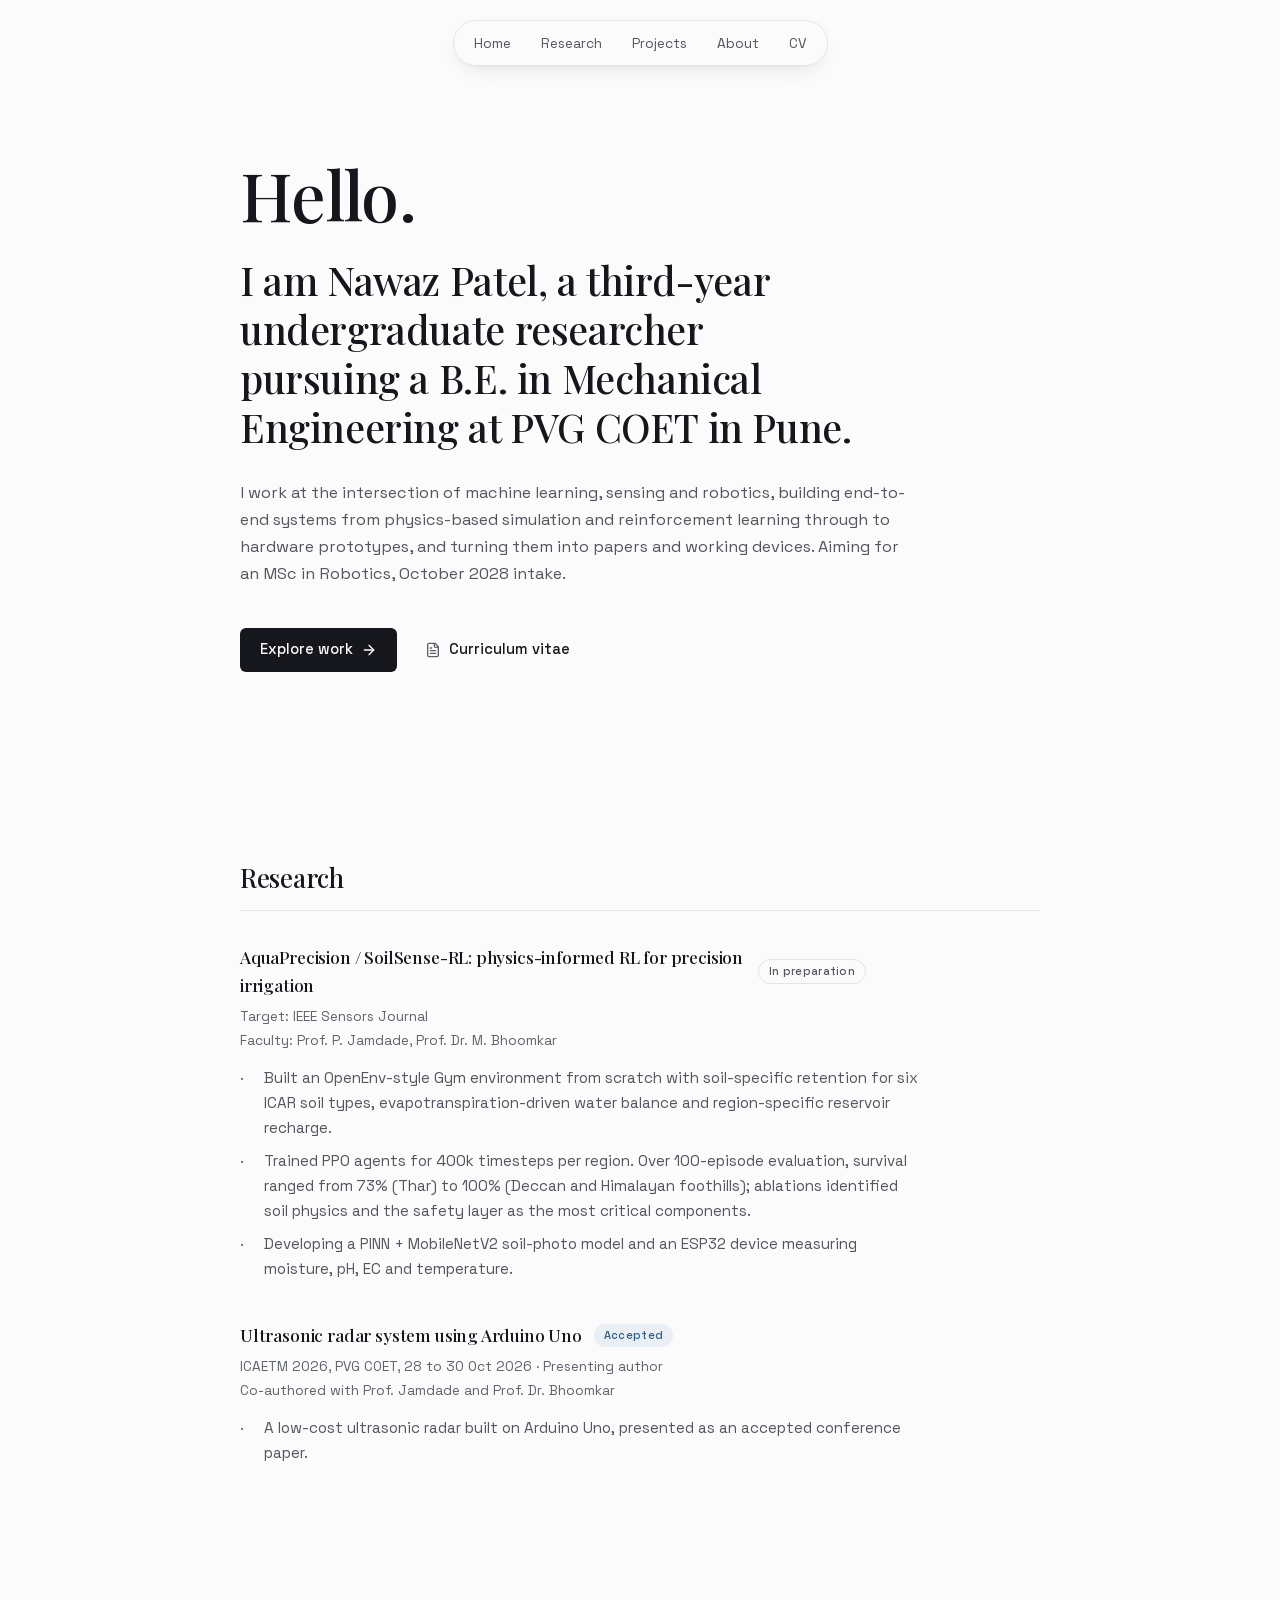
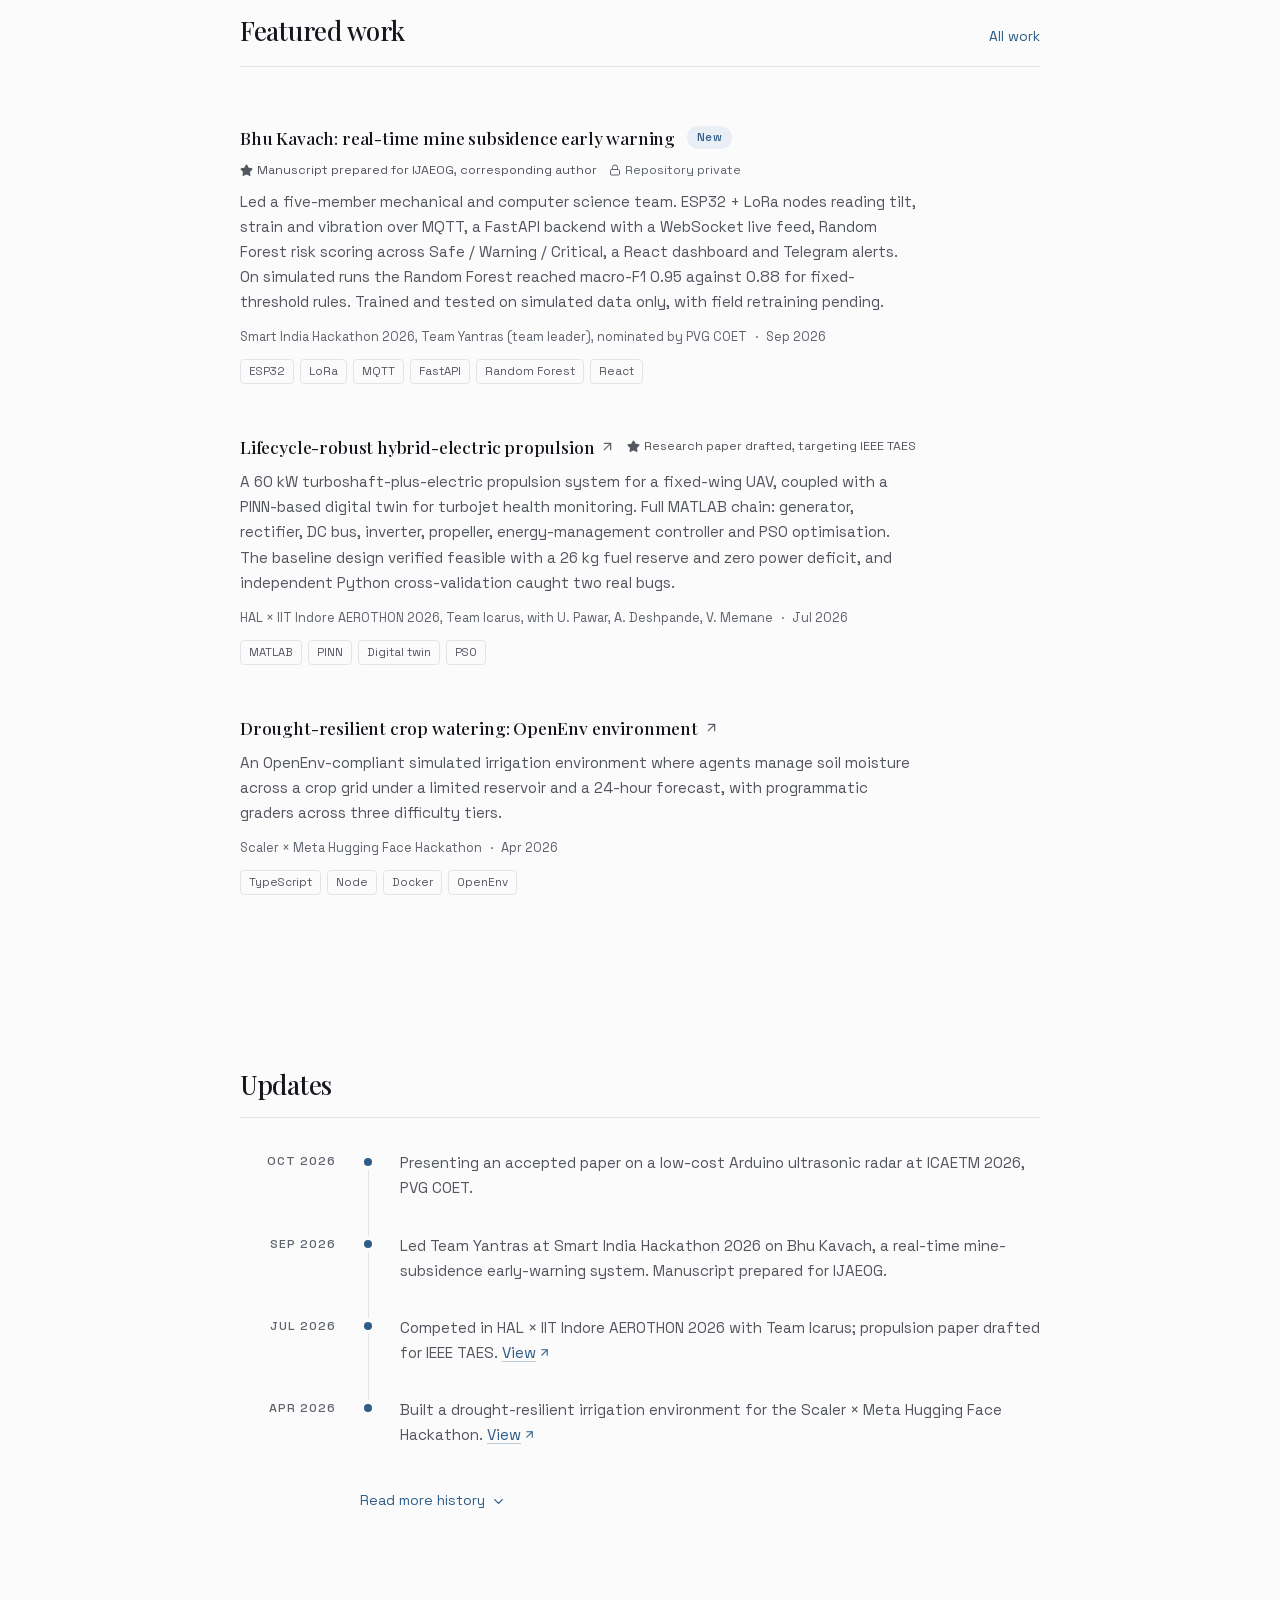
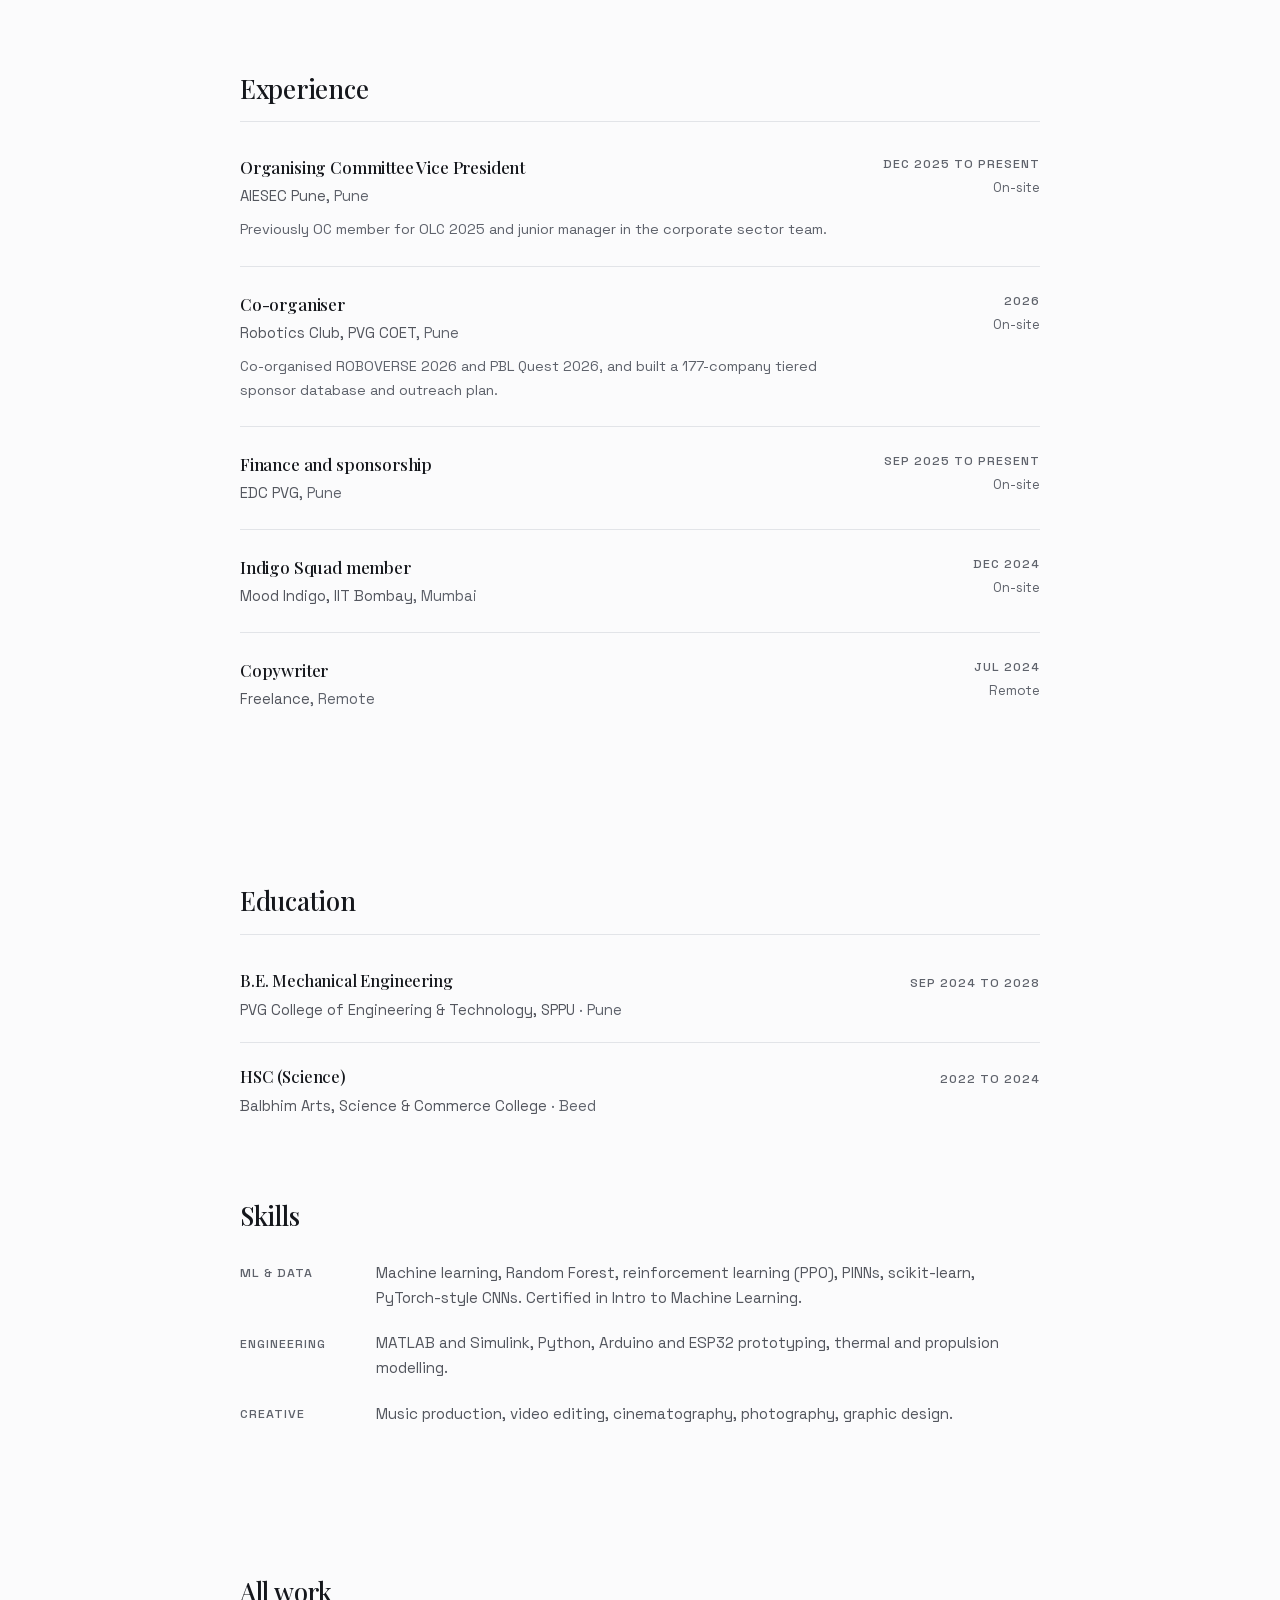
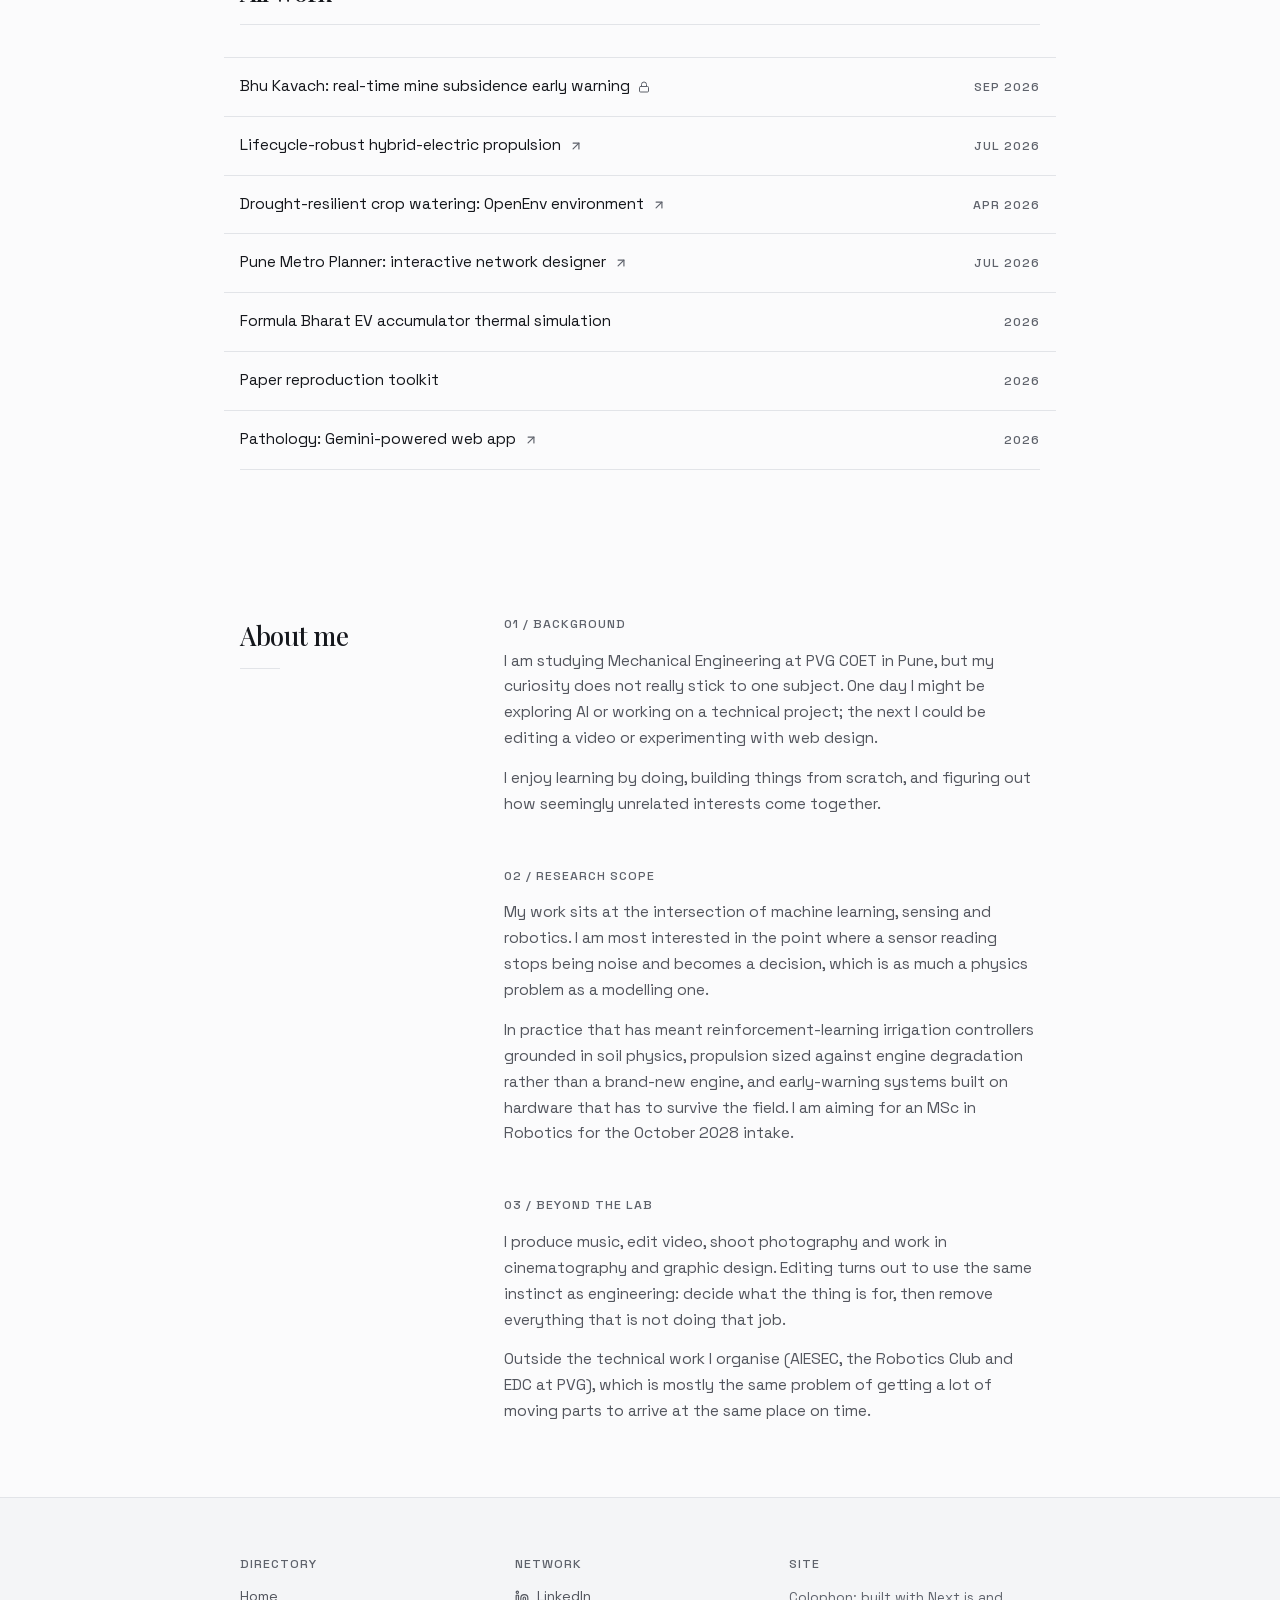
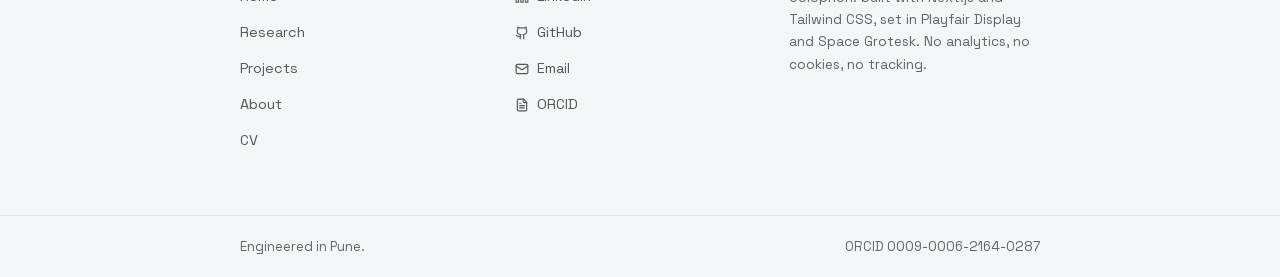
==== index.html @ 5f37745f "Publish academic portfolio to GitHub Pages Static export of the Next.js site, served from the reposi" ====
<!DOCTYPE html><!--sLppesTigPvEx4Nk7r4YK--><html lang="en" class="__variable_059c72 __variable_c219ed"><head><meta charSet="utf-8"/><meta name="viewport" content="width=device-width, initial-scale=1"/><link rel="preload" href="/_next/static/media/36966cca54120369-s.p.woff2" as="font" crossorigin="" type="font/woff2"/><link rel="preload" href="/_next/static/media/eaead17c7dbfcd5d-s.p.woff2" as="font" crossorigin="" type="font/woff2"/><link rel="stylesheet" href="/_next/static/css/ee151b451a711bd5.css" data-precedence="next"/><link rel="preload" as="script" fetchPriority="low" href="/_next/static/chunks/webpack-6caa0719cef23d52.js"/><script src="/_next/static/chunks/4bd1b696-c023c6e3521b1417.js" async=""></script><script src="/_next/static/chunks/255-15b9cc804e0d9c7d.js" async=""></script><script src="/_next/static/chunks/main-app-faec09cf216d701a.js" async=""></script><script src="/_next/static/chunks/390-1fc90991affeb4fc.js" async=""></script><script src="/_next/static/chunks/app/page-b3a5506392468d72.js" async=""></script><meta name="next-size-adjust" content=""/><title>Nawaz Patel: Mechanical Engineering, Pune</title><meta name="description" content="Third-year B.E. Mechanical Engineering undergraduate in Pune. Embedded sensing, simulation and hardware that solves real-world problems."/><script src="/_next/static/chunks/polyfills-42372ed130431b0a.js" noModule=""></script></head><body><div hidden=""><!--$--><!--/$--></div><a href="#main" class="skip">Skip to content</a><header class="fixed inset-x-0 top-3 z-50 flex justify-center px-3 sm:top-5" style="opacity:0;transform:translateY(-12px)"><nav aria-label="Primary" class="rounded-full border border-rule bg-page/90 px-1.5 py-1 shadow-[0_1px_2px_rgba(21,23,28,0.04),0_8px_24px_-12px_rgba(21,23,28,0.18)] backdrop-blur-xl backdrop-saturate-150"><ul class="flex items-center gap-0.5"><li><a href="#top" class="flex min-h-9 items-center rounded-full px-3 text-[0.82rem] text-muted transition-colors hover:bg-tint hover:text-ink sm:px-3.5 sm:text-[0.86rem]">Home</a></li><li><a href="#research" class="flex min-h-9 items-center rounded-full px-3 text-[0.82rem] text-muted transition-colors hover:bg-tint hover:text-ink sm:px-3.5 sm:text-[0.86rem]">Research</a></li><li><a href="#work" class="flex min-h-9 items-center rounded-full px-3 text-[0.82rem] text-muted transition-colors hover:bg-tint hover:text-ink sm:px-3.5 sm:text-[0.86rem]">Projects</a></li><li><a href="#about" class="flex min-h-9 items-center rounded-full px-3 text-[0.82rem] text-muted transition-colors hover:bg-tint hover:text-ink sm:px-3.5 sm:text-[0.86rem]">About</a></li><li><a href="/cv.pdf" target="_blank" rel="noreferrer noopener" class="flex min-h-9 items-center rounded-full px-3 text-[0.82rem] text-muted transition-colors hover:bg-tint hover:text-ink sm:px-3.5 sm:text-[0.86rem]">CV</a></li></ul></nav></header><main id="main"><section id="top" class="wrap scroll-mt-[var(--nav-clear)] pt-28 pb-16 md:pt-40 md:pb-28"><div style="opacity:0;transform:translateY(14px)"><p class="serif text-[clamp(2.5rem,7vw,4.25rem)] leading-[1] text-ink">Hello.</p></div><div style="opacity:0;transform:translateY(14px)"><h1 class="serif mt-7 max-w-[26ch] text-[clamp(1.6rem,3.9vw,2.45rem)] leading-[1.25] text-ink">I am Nawaz Patel, a third-year undergraduate researcher pursuing a B.E. in Mechanical Engineering at PVG COET in Pune.</h1></div><div style="opacity:0;transform:translateY(14px)"><p class="mt-7 max-w-[var(--measure)] text-[1.02rem] text-muted">I work at the intersection of machine learning, sensing and robotics, building end-to-end systems from physics-based simulation and reinforcement learning through to hardware prototypes, and turning them into papers and working devices. Aiming for an MSc in Robotics, October 2028 intake.</p></div><div style="opacity:0;transform:translateY(14px)"><div class="mt-10 flex flex-wrap items-center gap-x-7 gap-y-4"><a href="#work" class="group inline-flex min-h-11 items-center gap-2 rounded-md bg-ink px-5 text-[0.92rem] font-medium text-page transition-colors hover:bg-accent">Explore work<svg xmlns="http://www.w3.org/2000/svg" width="16" height="16" viewBox="0 0 24 24" fill="none" stroke="currentColor" stroke-width="2" stroke-linecap="round" stroke-linejoin="round" class="lucide lucide-arrow-right transition-transform duration-200 group-hover:translate-x-0.5" aria-hidden="true"><path d="M5 12h14"></path><path d="m12 5 7 7-7 7"></path></svg></a><a href="/cv.pdf" target="_blank" rel="noreferrer noopener" class="underline-grow inline-flex min-h-11 items-center gap-2 text-[0.92rem] font-medium text-ink"><svg xmlns="http://www.w3.org/2000/svg" width="16" height="16" viewBox="0 0 24 24" fill="none" stroke="currentColor" stroke-width="2" stroke-linecap="round" stroke-linejoin="round" class="lucide lucide-file-text text-faint" aria-hidden="true"><path d="M15 2H6a2 2 0 0 0-2 2v16a2 2 0 0 0 2 2h12a2 2 0 0 0 2-2V7Z"></path><path d="M14 2v4a2 2 0 0 0 2 2h4"></path><path d="M10 9H8"></path><path d="M16 13H8"></path><path d="M16 17H8"></path></svg>Curriculum vitae</a></div></div></section><section id="research" aria-labelledby="research-h" class="wrap section-y"><div class="mb-8"><div class="flex items-baseline justify-between gap-4"><h2 id="research-h" class="serif text-[1.45rem] text-ink md:text-[1.6rem]">Research</h2></div><div class="mt-3 h-px w-full bg-rule"></div></div><ul class="space-y-10"><li><div class="flex flex-wrap items-center gap-x-3 gap-y-2"><h3 class="serif max-w-[46ch] text-[1.08rem] text-ink">AquaPrecision / SoilSense-RL: physics-informed RL for precision irrigation</h3><span class="rounded-full px-2.5 py-0.5 text-[0.7rem] font-medium tracking-wide border border-rule text-muted">In preparation</span></div><p class="mt-1.5 text-[0.85rem] text-faint">Target: IEEE Sensors Journal</p><p class="mt-0.5 text-[0.85rem] text-faint">Faculty: Prof. P. Jamdade, Prof. Dr. M. Bhoomkar</p><ul class="mt-3 space-y-2"><li class="relative max-w-[var(--measure)] pl-6 text-[0.95rem] text-muted before:absolute before:left-0 before:text-faint before:content-[&#x27;·&#x27;]">Built an OpenEnv-style Gym environment from scratch with soil-specific retention for six ICAR soil types, evapotranspiration-driven water balance and region-specific reservoir recharge.</li><li class="relative max-w-[var(--measure)] pl-6 text-[0.95rem] text-muted before:absolute before:left-0 before:text-faint before:content-[&#x27;·&#x27;]">Trained PPO agents for 400k timesteps per region. Over 100-episode evaluation, survival ranged from 73% (Thar) to 100% (Deccan and Himalayan foothills); ablations identified soil physics and the safety layer as the most critical components.</li><li class="relative max-w-[var(--measure)] pl-6 text-[0.95rem] text-muted before:absolute before:left-0 before:text-faint before:content-[&#x27;·&#x27;]">Developing a PINN + MobileNetV2 soil-photo model and an ESP32 device measuring moisture, pH, EC and temperature.</li></ul></li><li><div class="flex flex-wrap items-center gap-x-3 gap-y-2"><h3 class="serif max-w-[46ch] text-[1.08rem] text-ink">Ultrasonic radar system using Arduino Uno</h3><span class="rounded-full px-2.5 py-0.5 text-[0.7rem] font-medium tracking-wide bg-accent-soft text-accent">Accepted</span></div><p class="mt-1.5 text-[0.85rem] text-faint">ICAETM 2026, PVG COET, 28 to 30 Oct 2026 · Presenting author</p><p class="mt-0.5 text-[0.85rem] text-faint">Co-authored with Prof. Jamdade and Prof. Dr. Bhoomkar</p><ul class="mt-3 space-y-2"><li class="relative max-w-[var(--measure)] pl-6 text-[0.95rem] text-muted before:absolute before:left-0 before:text-faint before:content-[&#x27;·&#x27;]">A low-cost ultrasonic radar built on Arduino Uno, presented as an accepted conference paper.</li></ul></li></ul></section><section id="work" aria-labelledby="work-h" class="wrap section-y"><div class="mb-8"><div class="flex items-baseline justify-between gap-4"><h2 id="work-h" class="serif text-[1.45rem] text-ink md:text-[1.6rem]">Featured work</h2><a href="#all" class="underline-grow inline-flex min-h-9 items-center text-[0.86rem] text-accent">All work</a></div><div class="mt-3 h-px w-full bg-rule"></div></div><ul><li class="-mx-4 rounded-lg px-4 py-6 transition-colors hover:bg-tint"><div class="flex flex-wrap items-center gap-x-3 gap-y-2"><h3 class="serif text-[1.1rem] text-ink"><span class="">Bhu Kavach: real-time mine subsidence early warning</span></h3><span class="rounded-full bg-accent-soft px-2.5 py-0.5 text-[0.7rem] font-medium tracking-wide text-accent">New</span><span class="inline-flex items-center gap-1 text-[0.78rem] text-muted"><svg xmlns="http://www.w3.org/2000/svg" width="13" height="13" viewBox="0 0 24 24" fill="none" stroke="currentColor" stroke-width="2" stroke-linecap="round" stroke-linejoin="round" class="lucide lucide-star fill-current" aria-hidden="true"><path d="M11.525 2.295a.53.53 0 0 1 .95 0l2.31 4.679a2.123 2.123 0 0 0 1.595 1.16l5.166.756a.53.53 0 0 1 .294.904l-3.736 3.638a2.123 2.123 0 0 0-.611 1.878l.882 5.14a.53.53 0 0 1-.771.56l-4.618-2.428a2.122 2.122 0 0 0-1.973 0L6.396 21.01a.53.53 0 0 1-.77-.56l.881-5.139a2.122 2.122 0 0 0-.611-1.879L2.16 9.795a.53.53 0 0 1 .294-.906l5.165-.755a2.122 2.122 0 0 0 1.597-1.16z"></path></svg>Manuscript prepared for IJAEOG, corresponding author</span><span class="inline-flex items-center gap-1 text-[0.78rem] text-faint"><svg xmlns="http://www.w3.org/2000/svg" width="12" height="12" viewBox="0 0 24 24" fill="none" stroke="currentColor" stroke-width="2" stroke-linecap="round" stroke-linejoin="round" class="lucide lucide-lock" aria-hidden="true"><rect width="18" height="11" x="3" y="11" rx="2" ry="2"></rect><path d="M7 11V7a5 5 0 0 1 10 0v4"></path></svg>Repository private</span></div><p class="mt-2 max-w-[var(--measure)] text-[0.95rem] text-muted">Led a five-member mechanical and computer science team. ESP32 + LoRa nodes reading tilt, strain and vibration over MQTT, a FastAPI backend with a WebSocket live feed, Random Forest risk scoring across Safe / Warning / Critical, a React dashboard and Telegram alerts. On simulated runs the Random Forest reached macro-F1 0.95 against 0.88 for fixed-threshold rules. Trained and tested on simulated data only, with field retraining pending.</p><p class="mt-3 flex flex-wrap items-center gap-x-2 gap-y-1 text-[0.8rem] text-faint"><span>Smart India Hackathon 2026, Team Yantras (team leader), nominated by PVG COET</span><span aria-hidden="true">·</span><span>Sep 2026</span></p><ul class="mt-3 flex flex-wrap gap-1.5"><li class="rounded border border-rule px-2 py-0.5 text-[0.72rem] text-muted">ESP32</li><li class="rounded border border-rule px-2 py-0.5 text-[0.72rem] text-muted">LoRa</li><li class="rounded border border-rule px-2 py-0.5 text-[0.72rem] text-muted">MQTT</li><li class="rounded border border-rule px-2 py-0.5 text-[0.72rem] text-muted">FastAPI</li><li class="rounded border border-rule px-2 py-0.5 text-[0.72rem] text-muted">Random Forest</li><li class="rounded border border-rule px-2 py-0.5 text-[0.72rem] text-muted">React</li></ul></li><li class="-mx-4 rounded-lg px-4 py-6 transition-colors hover:bg-tint"><div class="flex flex-wrap items-center gap-x-3 gap-y-2"><h3 class="serif text-[1.1rem] text-ink"><a href="https://github.com/nawazjava/team-icarus-aerothon" target="_blank" rel="noreferrer noopener" class="group inline-flex items-center gap-1.5 hover:text-accent">Lifecycle-robust hybrid-electric propulsion<svg xmlns="http://www.w3.org/2000/svg" width="15" height="15" viewBox="0 0 24 24" fill="none" stroke="currentColor" stroke-width="2" stroke-linecap="round" stroke-linejoin="round" class="lucide lucide-arrow-up-right text-faint transition-all duration-200 group-hover:-translate-y-px group-hover:text-accent" aria-hidden="true"><path d="M7 7h10v10"></path><path d="M7 17 17 7"></path></svg></a></h3><span class="inline-flex items-center gap-1 text-[0.78rem] text-muted"><svg xmlns="http://www.w3.org/2000/svg" width="13" height="13" viewBox="0 0 24 24" fill="none" stroke="currentColor" stroke-width="2" stroke-linecap="round" stroke-linejoin="round" class="lucide lucide-star fill-current" aria-hidden="true"><path d="M11.525 2.295a.53.53 0 0 1 .95 0l2.31 4.679a2.123 2.123 0 0 0 1.595 1.16l5.166.756a.53.53 0 0 1 .294.904l-3.736 3.638a2.123 2.123 0 0 0-.611 1.878l.882 5.14a.53.53 0 0 1-.771.56l-4.618-2.428a2.122 2.122 0 0 0-1.973 0L6.396 21.01a.53.53 0 0 1-.77-.56l.881-5.139a2.122 2.122 0 0 0-.611-1.879L2.16 9.795a.53.53 0 0 1 .294-.906l5.165-.755a2.122 2.122 0 0 0 1.597-1.16z"></path></svg>Research paper drafted, targeting IEEE TAES</span></div><p class="mt-2 max-w-[var(--measure)] text-[0.95rem] text-muted">A 60 kW turboshaft-plus-electric propulsion system for a fixed-wing UAV, coupled with a PINN-based digital twin for turbojet health monitoring. Full MATLAB chain: generator, rectifier, DC bus, inverter, propeller, energy-management controller and PSO optimisation. The baseline design verified feasible with a 26 kg fuel reserve and zero power deficit, and independent Python cross-validation caught two real bugs.</p><p class="mt-3 flex flex-wrap items-center gap-x-2 gap-y-1 text-[0.8rem] text-faint"><span>HAL × IIT Indore AEROTHON 2026, Team Icarus, with U. Pawar, A. Deshpande, V. Memane</span><span aria-hidden="true">·</span><span>Jul 2026</span></p><ul class="mt-3 flex flex-wrap gap-1.5"><li class="rounded border border-rule px-2 py-0.5 text-[0.72rem] text-muted">MATLAB</li><li class="rounded border border-rule px-2 py-0.5 text-[0.72rem] text-muted">PINN</li><li class="rounded border border-rule px-2 py-0.5 text-[0.72rem] text-muted">Digital twin</li><li class="rounded border border-rule px-2 py-0.5 text-[0.72rem] text-muted">PSO</li></ul></li><li class="-mx-4 rounded-lg px-4 py-6 transition-colors hover:bg-tint"><div class="flex flex-wrap items-center gap-x-3 gap-y-2"><h3 class="serif text-[1.1rem] text-ink"><a href="https://github.com/nawazjava/hackathons-meta" target="_blank" rel="noreferrer noopener" class="group inline-flex items-center gap-1.5 hover:text-accent">Drought-resilient crop watering: OpenEnv environment<svg xmlns="http://www.w3.org/2000/svg" width="15" height="15" viewBox="0 0 24 24" fill="none" stroke="currentColor" stroke-width="2" stroke-linecap="round" stroke-linejoin="round" class="lucide lucide-arrow-up-right text-faint transition-all duration-200 group-hover:-translate-y-px group-hover:text-accent" aria-hidden="true"><path d="M7 7h10v10"></path><path d="M7 17 17 7"></path></svg></a></h3></div><p class="mt-2 max-w-[var(--measure)] text-[0.95rem] text-muted">An OpenEnv-compliant simulated irrigation environment where agents manage soil moisture across a crop grid under a limited reservoir and a 24-hour forecast, with programmatic graders across three difficulty tiers.</p><p class="mt-3 flex flex-wrap items-center gap-x-2 gap-y-1 text-[0.8rem] text-faint"><span>Scaler × Meta Hugging Face Hackathon</span><span aria-hidden="true">·</span><span>Apr 2026</span></p><ul class="mt-3 flex flex-wrap gap-1.5"><li class="rounded border border-rule px-2 py-0.5 text-[0.72rem] text-muted">TypeScript</li><li class="rounded border border-rule px-2 py-0.5 text-[0.72rem] text-muted">Node</li><li class="rounded border border-rule px-2 py-0.5 text-[0.72rem] text-muted">Docker</li><li class="rounded border border-rule px-2 py-0.5 text-[0.72rem] text-muted">OpenEnv</li></ul></li></ul></section><section id="updates" aria-labelledby="updates-h" class="wrap section-y"><div class="mb-8"><div class="flex items-baseline justify-between gap-4"><h2 id="updates-h" class="serif text-[1.45rem] text-ink md:text-[1.6rem]">Updates</h2></div><div class="mt-3 h-px w-full bg-rule"></div></div><ol><li class="grid grid-cols-[1.5rem_1fr] gap-x-3 sm:grid-cols-[6rem_1.5rem_1fr] sm:gap-x-5"><span class="eyebrow hidden pt-px text-right sm:block">Oct 2026</span><span aria-hidden="true" class="relative flex justify-center"><span class="absolute w-px bg-rule top-[0.7rem] bottom-0"></span><span class="relative mt-[0.45rem] size-2 rounded-full bg-accent ring-4 ring-page"></span></span><div class="pb-8"><span class="eyebrow block sm:hidden">Oct 2026</span><p class="max-w-[var(--measure)] text-[0.95rem] text-muted">Presenting an accepted paper on a low-cost Arduino ultrasonic radar at ICAETM 2026, PVG COET.</p></div></li><li class="grid grid-cols-[1.5rem_1fr] gap-x-3 sm:grid-cols-[6rem_1.5rem_1fr] sm:gap-x-5"><span class="eyebrow hidden pt-px text-right sm:block">Sep 2026</span><span aria-hidden="true" class="relative flex justify-center"><span class="absolute w-px bg-rule inset-y-0"></span><span class="relative mt-[0.45rem] size-2 rounded-full bg-accent ring-4 ring-page"></span></span><div class="pb-8"><span class="eyebrow block sm:hidden">Sep 2026</span><p class="max-w-[var(--measure)] text-[0.95rem] text-muted">Led Team Yantras at Smart India Hackathon 2026 on Bhu Kavach, a real-time mine-subsidence early-warning system. Manuscript prepared for IJAEOG.</p></div></li><li class="grid grid-cols-[1.5rem_1fr] gap-x-3 sm:grid-cols-[6rem_1.5rem_1fr] sm:gap-x-5"><span class="eyebrow hidden pt-px text-right sm:block">Jul 2026</span><span aria-hidden="true" class="relative flex justify-center"><span class="absolute w-px bg-rule inset-y-0"></span><span class="relative mt-[0.45rem] size-2 rounded-full bg-accent ring-4 ring-page"></span></span><div class="pb-8"><span class="eyebrow block sm:hidden">Jul 2026</span><p class="max-w-[var(--measure)] text-[0.95rem] text-muted">Competed in HAL × IIT Indore AEROTHON 2026 with Team Icarus; propulsion paper drafted for IEEE TAES.<!-- --> <a href="https://github.com/nawazjava/team-icarus-aerothon" target="_blank" rel="noreferrer noopener" class="link hover:link-hover inline-flex items-center gap-0.5 whitespace-nowrap">View<svg xmlns="http://www.w3.org/2000/svg" width="13" height="13" viewBox="0 0 24 24" fill="none" stroke="currentColor" stroke-width="2" stroke-linecap="round" stroke-linejoin="round" class="lucide lucide-arrow-up-right" aria-hidden="true"><path d="M7 7h10v10"></path><path d="M7 17 17 7"></path></svg></a></p></div></li><li class="grid grid-cols-[1.5rem_1fr] gap-x-3 sm:grid-cols-[6rem_1.5rem_1fr] sm:gap-x-5"><span class="eyebrow hidden pt-px text-right sm:block">Apr 2026</span><span aria-hidden="true" class="relative flex justify-center"><span class="absolute w-px bg-rule top-0 h-[0.7rem]"></span><span class="relative mt-[0.45rem] size-2 rounded-full bg-accent ring-4 ring-page"></span></span><div class=""><span class="eyebrow block sm:hidden">Apr 2026</span><p class="max-w-[var(--measure)] text-[0.95rem] text-muted">Built a drought-resilient irrigation environment for the Scaler × Meta Hugging Face Hackathon.<!-- --> <a href="https://github.com/nawazjava/hackathons-meta" target="_blank" rel="noreferrer noopener" class="link hover:link-hover inline-flex items-center gap-0.5 whitespace-nowrap">View<svg xmlns="http://www.w3.org/2000/svg" width="13" height="13" viewBox="0 0 24 24" fill="none" stroke="currentColor" stroke-width="2" stroke-linecap="round" stroke-linejoin="round" class="lucide lucide-arrow-up-right" aria-hidden="true"><path d="M7 7h10v10"></path><path d="M7 17 17 7"></path></svg></a></p></div></li></ol><button type="button" aria-expanded="false" class="mt-8 inline-flex min-h-11 items-center gap-1.5 text-[0.88rem] text-accent sm:ml-[7.5rem]">Read more history<svg xmlns="http://www.w3.org/2000/svg" width="15" height="15" viewBox="0 0 24 24" fill="none" stroke="currentColor" stroke-width="2" stroke-linecap="round" stroke-linejoin="round" class="lucide lucide-chevron-down transition-transform duration-200" aria-hidden="true"><path d="m6 9 6 6 6-6"></path></svg></button></section><section id="experience" aria-labelledby="experience-h" class="wrap section-y"><div class="mb-8"><div class="flex items-baseline justify-between gap-4"><h2 id="experience-h" class="serif text-[1.45rem] text-ink md:text-[1.6rem]">Experience</h2></div><div class="mt-3 h-px w-full bg-rule"></div></div><ul><li class="grid gap-x-8 gap-y-1 border-t border-rule py-6 first:border-t-0 first:pt-0 sm:grid-cols-[1fr_auto]"><div><h3 class="serif text-[1.05rem] text-ink">Organising Committee Vice President</h3><p class="mt-0.5 text-[0.92rem] text-muted">AIESEC Pune<span class="text-faint">, <!-- -->Pune</span></p><p class="mt-2.5 max-w-[var(--measure)] text-[0.9rem] text-faint">Previously OC member for OLC 2025 and junior manager in the corporate sector team.</p></div><div class="sm:text-right"><p class="eyebrow whitespace-nowrap">Dec 2025 to present</p><p class="mt-0.5 text-[0.82rem] text-faint">On-site</p></div></li><li class="grid gap-x-8 gap-y-1 border-t border-rule py-6 first:border-t-0 first:pt-0 sm:grid-cols-[1fr_auto]"><div><h3 class="serif text-[1.05rem] text-ink">Co-organiser</h3><p class="mt-0.5 text-[0.92rem] text-muted">Robotics Club, PVG COET<span class="text-faint">, <!-- -->Pune</span></p><p class="mt-2.5 max-w-[var(--measure)] text-[0.9rem] text-faint">Co-organised ROBOVERSE 2026 and PBL Quest 2026, and built a 177-company tiered sponsor database and outreach plan.</p></div><div class="sm:text-right"><p class="eyebrow whitespace-nowrap">2026</p><p class="mt-0.5 text-[0.82rem] text-faint">On-site</p></div></li><li class="grid gap-x-8 gap-y-1 border-t border-rule py-6 first:border-t-0 first:pt-0 sm:grid-cols-[1fr_auto]"><div><h3 class="serif text-[1.05rem] text-ink">Finance and sponsorship</h3><p class="mt-0.5 text-[0.92rem] text-muted">EDC PVG<span class="text-faint">, <!-- -->Pune</span></p></div><div class="sm:text-right"><p class="eyebrow whitespace-nowrap">Sep 2025 to present</p><p class="mt-0.5 text-[0.82rem] text-faint">On-site</p></div></li><li class="grid gap-x-8 gap-y-1 border-t border-rule py-6 first:border-t-0 first:pt-0 sm:grid-cols-[1fr_auto]"><div><h3 class="serif text-[1.05rem] text-ink">Indigo Squad member</h3><p class="mt-0.5 text-[0.92rem] text-muted">Mood Indigo, IIT Bombay<span class="text-faint">, <!-- -->Mumbai</span></p></div><div class="sm:text-right"><p class="eyebrow whitespace-nowrap">Dec 2024</p><p class="mt-0.5 text-[0.82rem] text-faint">On-site</p></div></li><li class="grid gap-x-8 gap-y-1 border-t border-rule py-6 first:border-t-0 first:pt-0 sm:grid-cols-[1fr_auto]"><div><h3 class="serif text-[1.05rem] text-ink">Copywriter</h3><p class="mt-0.5 text-[0.92rem] text-muted">Freelance<span class="text-faint">, <!-- -->Remote</span></p></div><div class="sm:text-right"><p class="eyebrow whitespace-nowrap">Jul 2024</p><p class="mt-0.5 text-[0.82rem] text-faint">Remote</p></div></li></ul></section><section id="background" aria-labelledby="background-h" class="wrap section-y"><div class="mb-8"><div class="flex items-baseline justify-between gap-4"><h2 id="background-h" class="serif text-[1.45rem] text-ink md:text-[1.6rem]">Education</h2></div><div class="mt-3 h-px w-full bg-rule"></div></div><ul class="mb-14"><li class="border-t border-rule py-5 first:border-t-0 first:pt-0"><div class="flex flex-wrap items-baseline justify-between gap-x-6 gap-y-1"><h3 class="serif text-[1.02rem] text-ink">B.E. Mechanical Engineering</h3><span class="eyebrow whitespace-nowrap">Sep 2024 to 2028</span></div><p class="mt-1 text-[0.92rem] text-muted">PVG College of Engineering &amp; Technology, SPPU<!-- --> <span class="text-faint">· <!-- -->Pune</span></p></li><li class="border-t border-rule py-5 first:border-t-0 first:pt-0"><div class="flex flex-wrap items-baseline justify-between gap-x-6 gap-y-1"><h3 class="serif text-[1.02rem] text-ink">HSC (Science)</h3><span class="eyebrow whitespace-nowrap">2022 to 2024</span></div><p class="mt-1 text-[0.92rem] text-muted">Balbhim Arts, Science &amp; Commerce College<!-- --> <span class="text-faint">· <!-- -->Beed</span></p></li></ul><h2 class="serif mb-6 text-[1.45rem] text-ink md:text-[1.6rem]">Skills</h2><dl class="space-y-5"><div class="grid grid-cols-1 gap-x-6 sm:grid-cols-[7rem_1fr]"><dt class="eyebrow pt-[0.2rem]">ML &amp; data</dt><dd class="m-0 max-w-[var(--measure)] text-[0.95rem] text-muted">Machine learning, Random Forest, reinforcement learning (PPO), PINNs, scikit-learn, PyTorch-style CNNs. Certified in Intro to Machine Learning.</dd></div><div class="grid grid-cols-1 gap-x-6 sm:grid-cols-[7rem_1fr]"><dt class="eyebrow pt-[0.2rem]">Engineering</dt><dd class="m-0 max-w-[var(--measure)] text-[0.95rem] text-muted">MATLAB and Simulink, Python, Arduino and ESP32 prototyping, thermal and propulsion modelling.</dd></div><div class="grid grid-cols-1 gap-x-6 sm:grid-cols-[7rem_1fr]"><dt class="eyebrow pt-[0.2rem]">Creative</dt><dd class="m-0 max-w-[var(--measure)] text-[0.95rem] text-muted">Music production, video editing, cinematography, photography, graphic design.</dd></div></dl></section><section id="all" aria-labelledby="all-h" class="wrap section-y"><div class="mb-8"><div class="flex items-baseline justify-between gap-4"><h2 id="all-h" class="serif text-[1.45rem] text-ink md:text-[1.6rem]">All work</h2></div><div class="mt-3 h-px w-full bg-rule"></div></div><ul><li><div class="group -mx-4 grid grid-cols-1 items-baseline gap-x-6 gap-y-1 border-t border-rule px-4 py-4 transition-colors hover:bg-tint sm:grid-cols-[1fr_auto]"><span class="flex items-center gap-2 text-[0.98rem] text-ink"><span class="">Bhu Kavach: real-time mine subsidence early warning</span><svg xmlns="http://www.w3.org/2000/svg" width="12" height="12" viewBox="0 0 24 24" fill="none" stroke="currentColor" stroke-width="2" stroke-linecap="round" stroke-linejoin="round" class="lucide lucide-lock text-faint" aria-hidden="true"><rect width="18" height="11" x="3" y="11" rx="2" ry="2"></rect><path d="M7 11V7a5 5 0 0 1 10 0v4"></path></svg></span><span class="eyebrow whitespace-nowrap">Sep 2026</span></div></li><li><a href="https://github.com/nawazjava/team-icarus-aerothon" target="_blank" rel="noreferrer noopener" class="group -mx-4 grid grid-cols-1 items-baseline gap-x-6 gap-y-1 border-t border-rule px-4 py-4 transition-colors hover:bg-tint sm:grid-cols-[1fr_auto]"><span class="flex items-center gap-2 text-[0.98rem] text-ink"><span class="group-hover:text-accent">Lifecycle-robust hybrid-electric propulsion</span><svg xmlns="http://www.w3.org/2000/svg" width="14" height="14" viewBox="0 0 24 24" fill="none" stroke="currentColor" stroke-width="2" stroke-linecap="round" stroke-linejoin="round" class="lucide lucide-arrow-up-right text-faint group-hover:text-accent" aria-hidden="true"><path d="M7 7h10v10"></path><path d="M7 17 17 7"></path></svg></span><span class="eyebrow whitespace-nowrap">Jul 2026</span></a></li><li><a href="https://github.com/nawazjava/hackathons-meta" target="_blank" rel="noreferrer noopener" class="group -mx-4 grid grid-cols-1 items-baseline gap-x-6 gap-y-1 border-t border-rule px-4 py-4 transition-colors hover:bg-tint sm:grid-cols-[1fr_auto]"><span class="flex items-center gap-2 text-[0.98rem] text-ink"><span class="group-hover:text-accent">Drought-resilient crop watering: OpenEnv environment</span><svg xmlns="http://www.w3.org/2000/svg" width="14" height="14" viewBox="0 0 24 24" fill="none" stroke="currentColor" stroke-width="2" stroke-linecap="round" stroke-linejoin="round" class="lucide lucide-arrow-up-right text-faint group-hover:text-accent" aria-hidden="true"><path d="M7 7h10v10"></path><path d="M7 17 17 7"></path></svg></span><span class="eyebrow whitespace-nowrap">Apr 2026</span></a></li><li><a href="https://github.com/nawazjava/pune-metro-planner" target="_blank" rel="noreferrer noopener" class="group -mx-4 grid grid-cols-1 items-baseline gap-x-6 gap-y-1 border-t border-rule px-4 py-4 transition-colors hover:bg-tint sm:grid-cols-[1fr_auto]"><span class="flex items-center gap-2 text-[0.98rem] text-ink"><span class="group-hover:text-accent">Pune Metro Planner: interactive network designer</span><svg xmlns="http://www.w3.org/2000/svg" width="14" height="14" viewBox="0 0 24 24" fill="none" stroke="currentColor" stroke-width="2" stroke-linecap="round" stroke-linejoin="round" class="lucide lucide-arrow-up-right text-faint group-hover:text-accent" aria-hidden="true"><path d="M7 7h10v10"></path><path d="M7 17 17 7"></path></svg></span><span class="eyebrow whitespace-nowrap">Jul 2026</span></a></li><li><div class="group -mx-4 grid grid-cols-1 items-baseline gap-x-6 gap-y-1 border-t border-rule px-4 py-4 transition-colors hover:bg-tint sm:grid-cols-[1fr_auto]"><span class="flex items-center gap-2 text-[0.98rem] text-ink"><span class="">Formula Bharat EV accumulator thermal simulation</span></span><span class="eyebrow whitespace-nowrap">2026</span></div></li><li><div class="group -mx-4 grid grid-cols-1 items-baseline gap-x-6 gap-y-1 border-t border-rule px-4 py-4 transition-colors hover:bg-tint sm:grid-cols-[1fr_auto]"><span class="flex items-center gap-2 text-[0.98rem] text-ink"><span class="">Paper reproduction toolkit</span></span><span class="eyebrow whitespace-nowrap">2026</span></div></li><li><a href="https://github.com/nawazjava/pathology-" target="_blank" rel="noreferrer noopener" class="group -mx-4 grid grid-cols-1 items-baseline gap-x-6 gap-y-1 border-t border-rule px-4 py-4 transition-colors hover:bg-tint sm:grid-cols-[1fr_auto]"><span class="flex items-center gap-2 text-[0.98rem] text-ink"><span class="group-hover:text-accent">Pathology: Gemini-powered web app</span><svg xmlns="http://www.w3.org/2000/svg" width="14" height="14" viewBox="0 0 24 24" fill="none" stroke="currentColor" stroke-width="2" stroke-linecap="round" stroke-linejoin="round" class="lucide lucide-arrow-up-right text-faint group-hover:text-accent" aria-hidden="true"><path d="M7 7h10v10"></path><path d="M7 17 17 7"></path></svg></span><span class="eyebrow whitespace-nowrap">2026</span></a></li><li class="border-t border-rule"></li></ul></section><section id="about" aria-labelledby="about-h" class="wrap section-y"><div class="grid gap-9 md:grid-cols-[13rem_1fr] md:gap-14"><div class="md:sticky md:top-[var(--nav-clear)] md:self-start"><h2 id="about-h" class="serif text-[1.45rem] text-ink md:text-[1.6rem]">About me</h2><div class="mt-3 h-px w-full bg-rule md:w-10"></div></div><div class="space-y-12"><article><h3 class="eyebrow">01<!-- --> / <!-- -->Background</h3><div class="mt-3.5 space-y-3.5"><p class="max-w-[var(--measure)] text-[0.98rem] text-muted">I am studying Mechanical Engineering at PVG COET in Pune, but my curiosity does not really stick to one subject. One day I might be exploring AI or working on a technical project; the next I could be editing a video or experimenting with web design.</p><p class="max-w-[var(--measure)] text-[0.98rem] text-muted">I enjoy learning by doing, building things from scratch, and figuring out how seemingly unrelated interests come together.</p></div></article><article><h3 class="eyebrow">02<!-- --> / <!-- -->Research scope</h3><div class="mt-3.5 space-y-3.5"><p class="max-w-[var(--measure)] text-[0.98rem] text-muted">My work sits at the intersection of machine learning, sensing and robotics. I am most interested in the point where a sensor reading stops being noise and becomes a decision, which is as much a physics problem as a modelling one.</p><p class="max-w-[var(--measure)] text-[0.98rem] text-muted">In practice that has meant reinforcement-learning irrigation controllers grounded in soil physics, propulsion sized against engine degradation rather than a brand-new engine, and early-warning systems built on hardware that has to survive the field. I am aiming for an MSc in Robotics for the October 2028 intake.</p></div></article><article><h3 class="eyebrow">03<!-- --> / <!-- -->Beyond the lab</h3><div class="mt-3.5 space-y-3.5"><p class="max-w-[var(--measure)] text-[0.98rem] text-muted">I produce music, edit video, shoot photography and work in cinematography and graphic design. Editing turns out to use the same instinct as engineering: decide what the thing is for, then remove everything that is not doing that job.</p><p class="max-w-[var(--measure)] text-[0.98rem] text-muted">Outside the technical work I organise (AIESEC, the Robotics Club and EDC at PVG), which is mostly the same problem of getting a lot of moving parts to arrive at the same place on time.</p></div></article></div></div></section></main><footer class="border-t border-rule bg-raised"><div class="wrap grid grid-cols-2 gap-x-6 gap-y-10 py-14 sm:grid-cols-3"><nav aria-labelledby="f-directory"><h2 id="f-directory" class="eyebrow">Directory</h2><ul class="mt-1"><li><a href="#top" class="inline-flex min-h-9 min-w-6 items-center text-[0.9rem] text-muted hover:text-ink">Home</a></li><li><a href="#research" class="inline-flex min-h-9 min-w-6 items-center text-[0.9rem] text-muted hover:text-ink">Research</a></li><li><a href="#work" class="inline-flex min-h-9 min-w-6 items-center text-[0.9rem] text-muted hover:text-ink">Projects</a></li><li><a href="#about" class="inline-flex min-h-9 min-w-6 items-center text-[0.9rem] text-muted hover:text-ink">About</a></li><li><a href="/cv.pdf" target="_blank" rel="noreferrer noopener" class="inline-flex min-h-9 min-w-6 items-center text-[0.9rem] text-muted hover:text-ink">CV</a></li></ul></nav><nav aria-labelledby="f-network"><h2 id="f-network" class="eyebrow">Network</h2><ul class="mt-1"><li><a href="https://www.linkedin.com/in/nawaz-patel-ab094a271/" target="_blank" rel="noreferrer noopener" class="inline-flex min-h-9 items-center gap-2 text-[0.9rem] text-muted hover:text-ink"><svg xmlns="http://www.w3.org/2000/svg" width="14" height="14" viewBox="0 0 24 24" fill="none" stroke="currentColor" stroke-width="2" stroke-linecap="round" stroke-linejoin="round" class="lucide lucide-linkedin" aria-hidden="true"><path d="M16 8a6 6 0 0 1 6 6v7h-4v-7a2 2 0 0 0-2-2 2 2 0 0 0-2 2v7h-4v-7a6 6 0 0 1 6-6z"></path><rect width="4" height="12" x="2" y="9"></rect><circle cx="4" cy="4" r="2"></circle></svg>LinkedIn</a></li><li><a href="https://github.com/nawazjava" target="_blank" rel="noreferrer noopener" class="inline-flex min-h-9 items-center gap-2 text-[0.9rem] text-muted hover:text-ink"><svg xmlns="http://www.w3.org/2000/svg" width="14" height="14" viewBox="0 0 24 24" fill="none" stroke="currentColor" stroke-width="2" stroke-linecap="round" stroke-linejoin="round" class="lucide lucide-github" aria-hidden="true"><path d="M15 22v-4a4.8 4.8 0 0 0-1-3.5c3 0 6-2 6-5.5.08-1.25-.27-2.48-1-3.5.28-1.15.28-2.35 0-3.5 0 0-1 0-3 1.5-2.64-.5-5.36-.5-8 0C6 2 5 2 5 2c-.3 1.15-.3 2.35 0 3.5A5.403 5.403 0 0 0 4 9c0 3.5 3 5.5 6 5.5-.39.49-.68 1.05-.85 1.65-.17.6-.22 1.23-.15 1.85v4"></path><path d="M9 18c-4.51 2-5-2-7-2"></path></svg>GitHub</a></li><li><a href="mailto:nawazpatel8008@gmail.com" class="inline-flex min-h-9 items-center gap-2 text-[0.9rem] text-muted hover:text-ink"><svg xmlns="http://www.w3.org/2000/svg" width="14" height="14" viewBox="0 0 24 24" fill="none" stroke="currentColor" stroke-width="2" stroke-linecap="round" stroke-linejoin="round" class="lucide lucide-mail" aria-hidden="true"><rect width="20" height="16" x="2" y="4" rx="2"></rect><path d="m22 7-8.97 5.7a1.94 1.94 0 0 1-2.06 0L2 7"></path></svg>Email</a></li><li><a href="https://orcid.org/0009-0006-2164-0287" target="_blank" rel="noreferrer noopener" class="inline-flex min-h-9 items-center gap-2 text-[0.9rem] text-muted hover:text-ink"><svg xmlns="http://www.w3.org/2000/svg" width="14" height="14" viewBox="0 0 24 24" fill="none" stroke="currentColor" stroke-width="2" stroke-linecap="round" stroke-linejoin="round" class="lucide lucide-file-text" aria-hidden="true"><path d="M15 2H6a2 2 0 0 0-2 2v16a2 2 0 0 0 2 2h12a2 2 0 0 0 2-2V7Z"></path><path d="M14 2v4a2 2 0 0 0 2 2h4"></path><path d="M10 9H8"></path><path d="M16 13H8"></path><path d="M16 17H8"></path></svg>ORCID</a></li></ul></nav><section aria-labelledby="f-site" class="col-span-2 sm:col-span-1"><h2 id="f-site" class="eyebrow">Site</h2><p class="mt-3 max-w-[38ch] text-[0.85rem] text-faint">Colophon: built with Next.js and Tailwind CSS, set in Playfair Display and Space Grotesk. No analytics, no cookies, no tracking.</p></section></div><div class="border-t border-rule"><div class="wrap flex flex-wrap items-center justify-between gap-x-6 gap-y-1 py-5"><p class="text-[0.82rem] text-faint">Engineered in Pune.</p><p class="text-[0.82rem] text-faint">ORCID <!-- -->0009-0006-2164-0287</p></div></div></footer><!--$--><!--/$--><script src="/_next/static/chunks/webpack-6caa0719cef23d52.js" id="_R_" async=""></script><script>(self.__next_f=self.__next_f||[]).push([0])</script><script>self.__next_f.push([1,"1:\"$Sreact.fragment\"\n2:I[9766,[],\"\"]\n3:I[8924,[],\"\"]\n4:I[5923,[\"390\",\"static/chunks/390-1fc90991affeb4fc.js\",\"974\",\"static/chunks/app/page-b3a5506392468d72.js\"],\"Navbar\"]\n5:I[5526,[\"390\",\"static/chunks/390-1fc90991affeb4fc.js\",\"974\",\"static/chunks/app/page-b3a5506392468d72.js\"],\"Reveal\"]\n12:I[7150,[],\"\"]\n:HL[\"/_next/static/media/36966cca54120369-s.p.woff2\",\"font\",{\"crossOrigin\":\"\",\"type\":\"font/woff2\"}]\n:HL[\"/_next/static/media/eaead17c7dbfcd5d-s.p.woff2\",\"font\",{\"crossOrigin\":\"\",\"type\":\"font/woff2\"}]\n:HL[\"/_next/static/css/ee151b451a711bd5.css\",\"style\"]\n"])</script><script>self.__next_f.push([1,"0:{\"P\":null,\"b\":\"sLppesTigPvEx4Nk7r4YK\",\"p\":\"\",\"c\":[\"\",\"\"],\"i\":false,\"f\":[[[\"\",{\"children\":[\"__PAGE__\",{}]},\"$undefined\",\"$undefined\",true],[\"\",[\"$\",\"$1\",\"c\",{\"children\":[[[\"$\",\"link\",\"0\",{\"rel\":\"stylesheet\",\"href\":\"/_next/static/css/ee151b451a711bd5.css\",\"precedence\":\"next\",\"crossOrigin\":\"$undefined\",\"nonce\":\"$undefined\"}]],[\"$\",\"html\",null,{\"lang\":\"en\",\"className\":\"__variable_059c72 __variable_c219ed\",\"children\":[\"$\",\"body\",null,{\"children\":[[\"$\",\"a\",null,{\"href\":\"#main\",\"className\":\"skip\",\"children\":\"Skip to content\"}],[\"$\",\"$L2\",null,{\"parallelRouterKey\":\"children\",\"error\":\"$undefined\",\"errorStyles\":\"$undefined\",\"errorScripts\":\"$undefined\",\"template\":[\"$\",\"$L3\",null,{}],\"templateStyles\":\"$undefined\",\"templateScripts\":\"$undefined\",\"notFound\":[[[\"$\",\"title\",null,{\"children\":\"404: This page could not be found.\"}],[\"$\",\"div\",null,{\"style\":{\"fontFamily\":\"system-ui,\\\"Segoe UI\\\",Roboto,Helvetica,Arial,sans-serif,\\\"Apple Color Emoji\\\",\\\"Segoe UI Emoji\\\"\",\"height\":\"100vh\",\"textAlign\":\"center\",\"display\":\"flex\",\"flexDirection\":\"column\",\"alignItems\":\"center\",\"justifyContent\":\"center\"},\"children\":[\"$\",\"div\",null,{\"children\":[[\"$\",\"style\",null,{\"dangerouslySetInnerHTML\":{\"__html\":\"body{color:#000;background:#fff;margin:0}.next-error-h1{border-right:1px solid rgba(0,0,0,.3)}@media (prefers-color-scheme:dark){body{color:#fff;background:#000}.next-error-h1{border-right:1px solid rgba(255,255,255,.3)}}\"}}],[\"$\",\"h1\",null,{\"className\":\"next-error-h1\",\"style\":{\"display\":\"inline-block\",\"margin\":\"0 20px 0 0\",\"padding\":\"0 23px 0 0\",\"fontSize\":24,\"fontWeight\":500,\"verticalAlign\":\"top\",\"lineHeight\":\"49px\"},\"children\":404}],[\"$\",\"div\",null,{\"style\":{\"display\":\"inline-block\"},\"children\":[\"$\",\"h2\",null,{\"style\":{\"fontSize\":14,\"fontWeight\":400,\"lineHeight\":\"49px\",\"margin\":0},\"children\":\"This page could not be found.\"}]}]]}]}]],[]],\"forbidden\":\"$undefined\",\"unauthorized\":\"$undefined\"}]]}]}]]}],{\"children\":[\"__PAGE__\",[\"$\",\"$1\",\"c\",{\"children\":[[[\"$\",\"$L4\",null,{}],[\"$\",\"main\",null,{\"id\":\"main\",\"children\":[[\"$\",\"section\",null,{\"id\":\"top\",\"className\":\"wrap scroll-mt-[var(--nav-clear)] pt-28 pb-16 md:pt-40 md:pb-28\",\"children\":[[\"$\",\"$L5\",null,{\"children\":[\"$\",\"p\",null,{\"className\":\"serif text-[clamp(2.5rem,7vw,4.25rem)] leading-[1] text-ink\",\"children\":\"Hello.\"}]}],[\"$\",\"$L5\",null,{\"delay\":0.08,\"children\":[\"$\",\"h1\",null,{\"className\":\"serif mt-7 max-w-[26ch] text-[clamp(1.6rem,3.9vw,2.45rem)] leading-[1.25] text-ink\",\"children\":\"I am Nawaz Patel, a third-year undergraduate researcher pursuing a B.E. in Mechanical Engineering at PVG COET in Pune.\"}]}],[\"$\",\"$L5\",null,{\"delay\":0.14,\"children\":[\"$\",\"p\",null,{\"className\":\"mt-7 max-w-[var(--measure)] text-[1.02rem] text-muted\",\"children\":\"I work at the intersection of machine learning, sensing and robotics, building end-to-end systems from physics-based simulation and reinforcement learning through to hardware prototypes, and turning them into papers and working devices. Aiming for an MSc in Robotics, October 2028 intake.\"}]}],[\"$\",\"$L5\",null,{\"delay\":0.2,\"children\":[\"$\",\"div\",null,{\"className\":\"mt-10 flex flex-wrap items-center gap-x-7 gap-y-4\",\"children\":[[\"$\",\"a\",null,{\"href\":\"#work\",\"className\":\"group inline-flex min-h-11 items-center gap-2 rounded-md bg-ink px-5 text-[0.92rem] font-medium text-page transition-colors hover:bg-accent\",\"children\":[\"Explore work\",[\"$\",\"svg\",null,{\"ref\":\"$undefined\",\"xmlns\":\"http://www.w3.org/2000/svg\",\"width\":16,\"height\":16,\"viewBox\":\"0 0 24 24\",\"fill\":\"none\",\"stroke\":\"currentColor\",\"strokeWidth\":2,\"strokeLinecap\":\"round\",\"strokeLinejoin\":\"round\",\"className\":\"lucide lucide-arrow-right transition-transform duration-200 group-hover:translate-x-0.5\",\"aria-hidden\":true,\"children\":[[\"$\",\"path\",\"1ays0h\",{\"d\":\"M5 12h14\"}],[\"$\",\"path\",\"xquz4c\",{\"d\":\"m12 5 7 7-7 7\"}],\"$undefined\"]}]]}],[\"$\",\"a\",null,{\"href\":\"/cv.pdf\",\"target\":\"_blank\",\"rel\":\"noreferrer noopener\",\"className\":\"underline-grow inline-flex min-h-11 items-center gap-2 text-[0.92rem] font-medium text-ink\",\"children\":[[\"$\",\"svg\",null,{\"ref\":\"$undefined\",\"xmlns\":\"http://www.w3.org/2000/svg\",\"width\":16,\"height\":16,\"viewBox\":\"0 0 24 24\",\"fill\":\"none\",\"stroke\":\"currentColor\",\"strokeWidth\":2,\"strokeLinecap\":\"round\",\"strokeLinejoin\":\"round\",\"className\":\"lucide lucide-file-text text-faint\",\"aria-hidden\":true,\"children\":[[\"$\",\"path\",\"1rqfz7\",{\"d\":\"M15 2H6a2 2 0 0 0-2 2v16a2 2 0 0 0 2 2h12a2 2 0 0 0 2-2V7Z\"}],[\"$\",\"path\",\"tnqrlb\",{\"d\":\"M14 2v4a2 2 0 0 0 2 2h4\"}],[\"$\",\"path\",\"b1mrlr\",{\"d\":\"M10 9H8\"}],\"$L6\",\"$L7\",\"$undefined\"]}],\"Curriculum vitae\"]}]]}]}]]}],\"$L8\",\"$L9\",\"$La\",\"$Lb\",\"$Lc\",\"$Ld\",\"$Le\"]}],\"$Lf\"],null,\"$L10\"]}],{},null,false]},null,false],\"$L11\",false]],\"m\":\"$undefined\",\"G\":[\"$12\",[]],\"s\":false,\"S\":true}\n"])</script><script>self.__next_f.push([1,"16:I[6535,[\"390\",\"static/chunks/390-1fc90991affeb4fc.js\",\"974\",\"static/chunks/app/page-b3a5506392468d72.js\"],\"Updates\"]\n24:I[4431,[],\"OutletBoundary\"]\n26:I[5278,[],\"AsyncMetadataOutlet\"]\n28:I[4431,[],\"ViewportBoundary\"]\n2a:I[4431,[],\"MetadataBoundary\"]\n2b:\"$Sreact.suspense\"\n6:[\"$\",\"path\",\"t4e002\",{\"d\":\"M16 13H8\"}]\n7:[\"$\",\"path\",\"z1uh3a\",{\"d\":\"M16 17H8\"}]\n"])</script><script>self.__next_f.push([1,"8:[\"$\",\"section\",null,{\"id\":\"research\",\"aria-labelledby\":\"research-h\",\"className\":\"wrap section-y\",\"children\":[[\"$\",\"div\",null,{\"className\":\"mb-8\",\"children\":[[\"$\",\"div\",null,{\"className\":\"flex items-baseline justify-between gap-4\",\"children\":[[\"$\",\"h2\",null,{\"id\":\"research-h\",\"className\":\"serif text-[1.45rem] text-ink md:text-[1.6rem]\",\"children\":\"Research\"}],\"$undefined\"]}],[\"$\",\"div\",null,{\"className\":\"mt-3 h-px w-full bg-rule\"}]]}],[\"$\",\"ul\",null,{\"className\":\"space-y-10\",\"children\":[[\"$\",\"li\",\"AquaPrecision / SoilSense-RL: physics-informed RL for precision irrigation\",{\"children\":[[\"$\",\"div\",null,{\"className\":\"flex flex-wrap items-center gap-x-3 gap-y-2\",\"children\":[[\"$\",\"h3\",null,{\"className\":\"serif max-w-[46ch] text-[1.08rem] text-ink\",\"children\":\"AquaPrecision / SoilSense-RL: physics-informed RL for precision irrigation\"}],[\"$\",\"span\",null,{\"className\":\"rounded-full px-2.5 py-0.5 text-[0.7rem] font-medium tracking-wide border border-rule text-muted\",\"children\":\"In preparation\"}]]}],[\"$\",\"p\",null,{\"className\":\"mt-1.5 text-[0.85rem] text-faint\",\"children\":\"Target: IEEE Sensors Journal\"}],[\"$\",\"p\",null,{\"className\":\"mt-0.5 text-[0.85rem] text-faint\",\"children\":\"Faculty: Prof. P. Jamdade, Prof. Dr. M. Bhoomkar\"}],[\"$\",\"ul\",null,{\"className\":\"mt-3 space-y-2\",\"children\":[[\"$\",\"li\",\"Built an OpenEnv-style Gym env\",{\"className\":\"relative max-w-[var(--measure)] pl-6 text-[0.95rem] text-muted before:absolute before:left-0 before:text-faint before:content-['·']\",\"children\":\"Built an OpenEnv-style Gym environment from scratch with soil-specific retention for six ICAR soil types, evapotranspiration-driven water balance and region-specific reservoir recharge.\"}],[\"$\",\"li\",\"Trained PPO agents for 400k ti\",{\"className\":\"relative max-w-[var(--measure)] pl-6 text-[0.95rem] text-muted before:absolute before:left-0 before:text-faint before:content-['·']\",\"children\":\"Trained PPO agents for 400k timesteps per region. Over 100-episode evaluation, survival ranged from 73% (Thar) to 100% (Deccan and Himalayan foothills); ablations identified soil physics and the safety layer as the most critical components.\"}],[\"$\",\"li\",\"Developing a PINN + MobileNetV\",{\"className\":\"relative max-w-[var(--measure)] pl-6 text-[0.95rem] text-muted before:absolute before:left-0 before:text-faint before:content-['·']\",\"children\":\"Developing a PINN + MobileNetV2 soil-photo model and an ESP32 device measuring moisture, pH, EC and temperature.\"}]]}]]}],[\"$\",\"li\",\"Ultrasonic radar system using Arduino Uno\",{\"children\":[[\"$\",\"div\",null,{\"className\":\"flex flex-wrap items-center gap-x-3 gap-y-2\",\"children\":[[\"$\",\"h3\",null,{\"className\":\"serif max-w-[46ch] text-[1.08rem] text-ink\",\"children\":\"Ultrasonic radar system using Arduino Uno\"}],[\"$\",\"span\",null,{\"className\":\"rounded-full px-2.5 py-0.5 text-[0.7rem] font-medium tracking-wide bg-accent-soft text-accent\",\"children\":\"Accepted\"}]]}],[\"$\",\"p\",null,{\"className\":\"mt-1.5 text-[0.85rem] text-faint\",\"children\":\"ICAETM 2026, PVG COET, 28 to 30 Oct 2026 · Presenting author\"}],[\"$\",\"p\",null,{\"className\":\"mt-0.5 text-[0.85rem] text-faint\",\"children\":\"Co-authored with Prof. Jamdade and Prof. Dr. Bhoomkar\"}],[\"$\",\"ul\",null,{\"className\":\"mt-3 space-y-2\",\"children\":[[\"$\",\"li\",\"A low-cost ultrasonic radar bu\",{\"className\":\"relative max-w-[var(--measure)] pl-6 text-[0.95rem] text-muted before:absolute before:left-0 before:text-faint before:content-['·']\",\"children\":\"A low-cost ultrasonic radar built on Arduino Uno, presented as an accepted conference paper.\"}]]}]]}]]}]]}]\n"])</script><script>self.__next_f.push([1,"9:[\"$\",\"section\",null,{\"id\":\"work\",\"aria-labelledby\":\"work-h\",\"className\":\"wrap section-y\",\"children\":[[\"$\",\"div\",null,{\"className\":\"mb-8\",\"children\":[[\"$\",\"div\",null,{\"className\":\"flex items-baseline justify-between gap-4\",\"children\":[[\"$\",\"h2\",null,{\"id\":\"work-h\",\"className\":\"serif text-[1.45rem] text-ink md:text-[1.6rem]\",\"children\":\"Featured work\"}],[\"$\",\"a\",null,{\"href\":\"#all\",\"className\":\"underline-grow inline-flex min-h-9 items-center text-[0.86rem] text-accent\",\"children\":\"All work\"}]]}],[\"$\",\"div\",null,{\"className\":\"mt-3 h-px w-full bg-rule\"}]]}],[\"$\",\"ul\",null,{\"children\":[[\"$\",\"li\",\"Bhu Kavach: real-time mine subsidence early warning\",{\"className\":\"-mx-4 rounded-lg px-4 py-6 transition-colors hover:bg-tint\",\"children\":[[\"$\",\"div\",null,{\"className\":\"flex flex-wrap items-center gap-x-3 gap-y-2\",\"children\":[[\"$\",\"h3\",null,{\"className\":\"serif text-[1.1rem] text-ink\",\"children\":[\"$\",\"span\",null,{\"className\":\"\",\"children\":[\"Bhu Kavach: real-time mine subsidence early warning\",\"$undefined\"]}]}],[\"$\",\"span\",null,{\"className\":\"rounded-full bg-accent-soft px-2.5 py-0.5 text-[0.7rem] font-medium tracking-wide text-accent\",\"children\":\"New\"}],[\"$\",\"span\",null,{\"className\":\"inline-flex items-center gap-1 text-[0.78rem] text-muted\",\"children\":[[\"$\",\"svg\",null,{\"ref\":\"$undefined\",\"xmlns\":\"http://www.w3.org/2000/svg\",\"width\":13,\"height\":13,\"viewBox\":\"0 0 24 24\",\"fill\":\"none\",\"stroke\":\"currentColor\",\"strokeWidth\":2,\"strokeLinecap\":\"round\",\"strokeLinejoin\":\"round\",\"className\":\"lucide lucide-star fill-current\",\"aria-hidden\":true,\"children\":[[\"$\",\"path\",\"r04s7s\",{\"d\":\"M11.525 2.295a.53.53 0 0 1 .95 0l2.31 4.679a2.123 2.123 0 0 0 1.595 1.16l5.166.756a.53.53 0 0 1 .294.904l-3.736 3.638a2.123 2.123 0 0 0-.611 1.878l.882 5.14a.53.53 0 0 1-.771.56l-4.618-2.428a2.122 2.122 0 0 0-1.973 0L6.396 21.01a.53.53 0 0 1-.77-.56l.881-5.139a2.122 2.122 0 0 0-.611-1.879L2.16 9.795a.53.53 0 0 1 .294-.906l5.165-.755a2.122 2.122 0 0 0 1.597-1.16z\"}],\"$undefined\"]}],\"Manuscript prepared for IJAEOG, corresponding author\"]}],[\"$\",\"span\",null,{\"className\":\"inline-flex items-center gap-1 text-[0.78rem] text-faint\",\"children\":[[\"$\",\"svg\",null,{\"ref\":\"$undefined\",\"xmlns\":\"http://www.w3.org/2000/svg\",\"width\":12,\"height\":12,\"viewBox\":\"0 0 24 24\",\"fill\":\"none\",\"stroke\":\"currentColor\",\"strokeWidth\":2,\"strokeLinecap\":\"round\",\"strokeLinejoin\":\"round\",\"className\":\"lucide lucide-lock\",\"aria-hidden\":true,\"children\":[[\"$\",\"rect\",\"1w4ew1\",{\"width\":\"18\",\"height\":\"11\",\"x\":\"3\",\"y\":\"11\",\"rx\":\"2\",\"ry\":\"2\"}],[\"$\",\"path\",\"fwvmzm\",{\"d\":\"M7 11V7a5 5 0 0 1 10 0v4\"}],\"$undefined\"]}],\"Repository private\"]}]]}],[\"$\",\"p\",null,{\"className\":\"mt-2 max-w-[var(--measure)] text-[0.95rem] text-muted\",\"children\":\"Led a five-member mechanical and computer science team. ESP32 + LoRa nodes reading tilt, strain and vibration over MQTT, a FastAPI backend with a WebSocket live feed, Random Forest risk scoring across Safe / Warning / Critical, a React dashboard and Telegram alerts. On simulated runs the Random Forest reached macro-F1 0.95 against 0.88 for fixed-threshold rules. Trained and tested on simulated data only, with field retraining pending.\"}],[\"$\",\"p\",null,{\"className\":\"mt-3 flex flex-wrap items-center gap-x-2 gap-y-1 text-[0.8rem] text-faint\",\"children\":[[\"$\",\"span\",null,{\"children\":\"Smart India Hackathon 2026, Team Yantras (team leader), nominated by PVG COET\"}],[\"$\",\"span\",null,{\"aria-hidden\":true,\"children\":\"·\"}],[\"$\",\"span\",null,{\"children\":\"Sep 2026\"}]]}],[\"$\",\"ul\",null,{\"className\":\"mt-3 flex flex-wrap gap-1.5\",\"children\":[[\"$\",\"li\",\"ESP32\",{\"className\":\"rounded border border-rule px-2 py-0.5 text-[0.72rem] text-muted\",\"children\":\"ESP32\"}],[\"$\",\"li\",\"LoRa\",{\"className\":\"rounded border border-rule px-2 py-0.5 text-[0.72rem] text-muted\",\"children\":\"LoRa\"}],[\"$\",\"li\",\"MQTT\",{\"className\":\"rounded border border-rule px-2 py-0.5 text-[0.72rem] text-muted\",\"children\":\"MQTT\"}],[\"$\",\"li\",\"FastAPI\",{\"className\":\"rounded border border-rule px-2 py-0.5 text-[0.72rem] text-muted\",\"children\":\"FastAPI\"}],[\"$\",\"li\",\"Random Forest\",{\"className\":\"rounded border border-rule px-2 py-0.5 text-[0.72rem] text-muted\",\"children\":\"Random Forest\"}],\"$L13\"]}]]}],\"$L14\",\"$L15\"]}]]}]\n"])</script><script>self.__next_f.push([1,"a:[\"$\",\"$L16\",null,{}]\n"])</script><script>self.__next_f.push([1,"b:[\"$\",\"section\",null,{\"id\":\"experience\",\"aria-labelledby\":\"experience-h\",\"className\":\"wrap section-y\",\"children\":[[\"$\",\"div\",null,{\"className\":\"mb-8\",\"children\":[[\"$\",\"div\",null,{\"className\":\"flex items-baseline justify-between gap-4\",\"children\":[[\"$\",\"h2\",null,{\"id\":\"experience-h\",\"className\":\"serif text-[1.45rem] text-ink md:text-[1.6rem]\",\"children\":\"Experience\"}],\"$undefined\"]}],[\"$\",\"div\",null,{\"className\":\"mt-3 h-px w-full bg-rule\"}]]}],[\"$\",\"ul\",null,{\"children\":[[\"$\",\"li\",\"AIESEC Pune\",{\"className\":\"grid gap-x-8 gap-y-1 border-t border-rule py-6 first:border-t-0 first:pt-0 sm:grid-cols-[1fr_auto]\",\"children\":[[\"$\",\"div\",null,{\"children\":[[\"$\",\"h3\",null,{\"className\":\"serif text-[1.05rem] text-ink\",\"children\":\"Organising Committee Vice President\"}],[\"$\",\"p\",null,{\"className\":\"mt-0.5 text-[0.92rem] text-muted\",\"children\":[\"AIESEC Pune\",[\"$\",\"span\",null,{\"className\":\"text-faint\",\"children\":[\", \",\"Pune\"]}]]}],[\"$\",\"p\",null,{\"className\":\"mt-2.5 max-w-[var(--measure)] text-[0.9rem] text-faint\",\"children\":\"Previously OC member for OLC 2025 and junior manager in the corporate sector team.\"}]]}],[\"$\",\"div\",null,{\"className\":\"sm:text-right\",\"children\":[[\"$\",\"p\",null,{\"className\":\"eyebrow whitespace-nowrap\",\"children\":\"Dec 2025 to present\"}],[\"$\",\"p\",null,{\"className\":\"mt-0.5 text-[0.82rem] text-faint\",\"children\":\"On-site\"}]]}]]}],[\"$\",\"li\",\"Robotics Club, PVG COET\",{\"className\":\"grid gap-x-8 gap-y-1 border-t border-rule py-6 first:border-t-0 first:pt-0 sm:grid-cols-[1fr_auto]\",\"children\":[[\"$\",\"div\",null,{\"children\":[[\"$\",\"h3\",null,{\"className\":\"serif text-[1.05rem] text-ink\",\"children\":\"Co-organiser\"}],[\"$\",\"p\",null,{\"className\":\"mt-0.5 text-[0.92rem] text-muted\",\"children\":[\"Robotics Club, PVG COET\",[\"$\",\"span\",null,{\"className\":\"text-faint\",\"children\":[\", \",\"Pune\"]}]]}],[\"$\",\"p\",null,{\"className\":\"mt-2.5 max-w-[var(--measure)] text-[0.9rem] text-faint\",\"children\":\"Co-organised ROBOVERSE 2026 and PBL Quest 2026, and built a 177-company tiered sponsor database and outreach plan.\"}]]}],[\"$\",\"div\",null,{\"className\":\"sm:text-right\",\"children\":[[\"$\",\"p\",null,{\"className\":\"eyebrow whitespace-nowrap\",\"children\":\"2026\"}],[\"$\",\"p\",null,{\"className\":\"mt-0.5 text-[0.82rem] text-faint\",\"children\":\"On-site\"}]]}]]}],[\"$\",\"li\",\"EDC PVG\",{\"className\":\"grid gap-x-8 gap-y-1 border-t border-rule py-6 first:border-t-0 first:pt-0 sm:grid-cols-[1fr_auto]\",\"children\":[[\"$\",\"div\",null,{\"children\":[[\"$\",\"h3\",null,{\"className\":\"serif text-[1.05rem] text-ink\",\"children\":\"Finance and sponsorship\"}],[\"$\",\"p\",null,{\"className\":\"mt-0.5 text-[0.92rem] text-muted\",\"children\":[\"EDC PVG\",[\"$\",\"span\",null,{\"className\":\"text-faint\",\"children\":[\", \",\"Pune\"]}]]}],\"$undefined\"]}],[\"$\",\"div\",null,{\"className\":\"sm:text-right\",\"children\":[[\"$\",\"p\",null,{\"className\":\"eyebrow whitespace-nowrap\",\"children\":\"Sep 2025 to present\"}],[\"$\",\"p\",null,{\"className\":\"mt-0.5 text-[0.82rem] text-faint\",\"children\":\"On-site\"}]]}]]}],[\"$\",\"li\",\"Mood Indigo, IIT Bombay\",{\"className\":\"grid gap-x-8 gap-y-1 border-t border-rule py-6 first:border-t-0 first:pt-0 sm:grid-cols-[1fr_auto]\",\"children\":[[\"$\",\"div\",null,{\"children\":[[\"$\",\"h3\",null,{\"className\":\"serif text-[1.05rem] text-ink\",\"children\":\"Indigo Squad member\"}],[\"$\",\"p\",null,{\"className\":\"mt-0.5 text-[0.92rem] text-muted\",\"children\":[\"Mood Indigo, IIT Bombay\",[\"$\",\"span\",null,{\"className\":\"text-faint\",\"children\":[\", \",\"Mumbai\"]}]]}],\"$undefined\"]}],[\"$\",\"div\",null,{\"className\":\"sm:text-right\",\"children\":[[\"$\",\"p\",null,{\"className\":\"eyebrow whitespace-nowrap\",\"children\":\"Dec 2024\"}],[\"$\",\"p\",null,{\"className\":\"mt-0.5 text-[0.82rem] text-faint\",\"children\":\"On-site\"}]]}]]}],[\"$\",\"li\",\"Freelance\",{\"className\":\"grid gap-x-8 gap-y-1 border-t border-rule py-6 first:border-t-0 first:pt-0 sm:grid-cols-[1fr_auto]\",\"children\":[[\"$\",\"div\",null,{\"children\":[[\"$\",\"h3\",null,{\"className\":\"serif text-[1.05rem] text-ink\",\"children\":\"Copywriter\"}],[\"$\",\"p\",null,{\"className\":\"mt-0.5 text-[0.92rem] text-muted\",\"children\":[\"Freelance\",[\"$\",\"span\",null,{\"className\":\"text-faint\",\"children\":[\", \",\"Remote\"]}]]}],\"$undefined\"]}],[\"$\",\"div\",null,{\"className\":\"sm:text-right\",\"children\":[[\"$\",\"p\",null,{\"className\":\"eyebrow whitespace-nowrap\",\"children\":\"Jul 2024\"}],[\"$\",\"p\",null,{\"className\":\"mt-0.5 text-[0.82rem] text-faint\",\"children\":\"Remote\"}]]}]]}]]}]]}]\n"])</script><script>self.__next_f.push([1,"c:[\"$\",\"section\",null,{\"id\":\"background\",\"aria-labelledby\":\"background-h\",\"className\":\"wrap section-y\",\"children\":[[\"$\",\"div\",null,{\"className\":\"mb-8\",\"children\":[[\"$\",\"div\",null,{\"className\":\"flex items-baseline justify-between gap-4\",\"children\":[[\"$\",\"h2\",null,{\"id\":\"background-h\",\"className\":\"serif text-[1.45rem] text-ink md:text-[1.6rem]\",\"children\":\"Education\"}],\"$undefined\"]}],[\"$\",\"div\",null,{\"className\":\"mt-3 h-px w-full bg-rule\"}]]}],[\"$\",\"ul\",null,{\"className\":\"mb-14\",\"children\":[[\"$\",\"li\",\"PVG College of Engineering \u0026 Technology, SPPU\",{\"className\":\"border-t border-rule py-5 first:border-t-0 first:pt-0\",\"children\":[[\"$\",\"div\",null,{\"className\":\"flex flex-wrap items-baseline justify-between gap-x-6 gap-y-1\",\"children\":[[\"$\",\"h3\",null,{\"className\":\"serif text-[1.02rem] text-ink\",\"children\":\"B.E. Mechanical Engineering\"}],[\"$\",\"span\",null,{\"className\":\"eyebrow whitespace-nowrap\",\"children\":\"Sep 2024 to 2028\"}]]}],[\"$\",\"p\",null,{\"className\":\"mt-1 text-[0.92rem] text-muted\",\"children\":[\"PVG College of Engineering \u0026 Technology, SPPU\",\" \",[\"$\",\"span\",null,{\"className\":\"text-faint\",\"children\":[\"· \",\"Pune\"]}]]}]]}],[\"$\",\"li\",\"Balbhim Arts, Science \u0026 Commerce College\",{\"className\":\"border-t border-rule py-5 first:border-t-0 first:pt-0\",\"children\":[[\"$\",\"div\",null,{\"className\":\"flex flex-wrap items-baseline justify-between gap-x-6 gap-y-1\",\"children\":[[\"$\",\"h3\",null,{\"className\":\"serif text-[1.02rem] text-ink\",\"children\":\"HSC (Science)\"}],[\"$\",\"span\",null,{\"className\":\"eyebrow whitespace-nowrap\",\"children\":\"2022 to 2024\"}]]}],[\"$\",\"p\",null,{\"className\":\"mt-1 text-[0.92rem] text-muted\",\"children\":[\"Balbhim Arts, Science \u0026 Commerce College\",\" \",[\"$\",\"span\",null,{\"className\":\"text-faint\",\"children\":[\"· \",\"Beed\"]}]]}]]}]]}],[\"$\",\"h2\",null,{\"className\":\"serif mb-6 text-[1.45rem] text-ink md:text-[1.6rem]\",\"children\":\"Skills\"}],[\"$\",\"dl\",null,{\"className\":\"space-y-5\",\"children\":[[\"$\",\"div\",\"ML \u0026 data\",{\"className\":\"grid grid-cols-1 gap-x-6 sm:grid-cols-[7rem_1fr]\",\"children\":[[\"$\",\"dt\",null,{\"className\":\"eyebrow pt-[0.2rem]\",\"children\":\"ML \u0026 data\"}],[\"$\",\"dd\",null,{\"className\":\"m-0 max-w-[var(--measure)] text-[0.95rem] text-muted\",\"children\":\"Machine learning, Random Forest, reinforcement learning (PPO), PINNs, scikit-learn, PyTorch-style CNNs. Certified in Intro to Machine Learning.\"}]]}],[\"$\",\"div\",\"Engineering\",{\"className\":\"grid grid-cols-1 gap-x-6 sm:grid-cols-[7rem_1fr]\",\"children\":[[\"$\",\"dt\",null,{\"className\":\"eyebrow pt-[0.2rem]\",\"children\":\"Engineering\"}],[\"$\",\"dd\",null,{\"className\":\"m-0 max-w-[var(--measure)] text-[0.95rem] text-muted\",\"children\":\"MATLAB and Simulink, Python, Arduino and ESP32 prototyping, thermal and propulsion modelling.\"}]]}],[\"$\",\"div\",\"Creative\",{\"className\":\"grid grid-cols-1 gap-x-6 sm:grid-cols-[7rem_1fr]\",\"children\":[[\"$\",\"dt\",null,{\"className\":\"eyebrow pt-[0.2rem]\",\"children\":\"Creative\"}],[\"$\",\"dd\",null,{\"className\":\"m-0 max-w-[var(--measure)] text-[0.95rem] text-muted\",\"children\":\"Music production, video editing, cinematography, photography, graphic design.\"}]]}]]}]]}]\n"])</script><script>self.__next_f.push([1,"d:[\"$\",\"section\",null,{\"id\":\"all\",\"aria-labelledby\":\"all-h\",\"className\":\"wrap section-y\",\"children\":[[\"$\",\"div\",null,{\"className\":\"mb-8\",\"children\":[[\"$\",\"div\",null,{\"className\":\"flex items-baseline justify-between gap-4\",\"children\":[[\"$\",\"h2\",null,{\"id\":\"all-h\",\"className\":\"serif text-[1.45rem] text-ink md:text-[1.6rem]\",\"children\":\"All work\"}],\"$undefined\"]}],[\"$\",\"div\",null,{\"className\":\"mt-3 h-px w-full bg-rule\"}]]}],[\"$\",\"ul\",null,{\"children\":[[[\"$\",\"li\",\"Bhu Kavach: real-time mine subsidence early warning\",{\"children\":[\"$\",\"div\",null,{\"className\":\"group -mx-4 grid grid-cols-1 items-baseline gap-x-6 gap-y-1 border-t border-rule px-4 py-4 transition-colors hover:bg-tint sm:grid-cols-[1fr_auto]\",\"children\":[[\"$\",\"span\",null,{\"className\":\"flex items-center gap-2 text-[0.98rem] text-ink\",\"children\":[[\"$\",\"span\",null,{\"className\":\"\",\"children\":\"Bhu Kavach: real-time mine subsidence early warning\"}],\"$undefined\",[\"$\",\"svg\",null,{\"ref\":\"$undefined\",\"xmlns\":\"http://www.w3.org/2000/svg\",\"width\":12,\"height\":12,\"viewBox\":\"0 0 24 24\",\"fill\":\"none\",\"stroke\":\"currentColor\",\"strokeWidth\":2,\"strokeLinecap\":\"round\",\"strokeLinejoin\":\"round\",\"className\":\"lucide lucide-lock text-faint\",\"aria-hidden\":true,\"children\":[[\"$\",\"rect\",\"1w4ew1\",{\"width\":\"18\",\"height\":\"11\",\"x\":\"3\",\"y\":\"11\",\"rx\":\"2\",\"ry\":\"2\"}],[\"$\",\"path\",\"fwvmzm\",{\"d\":\"M7 11V7a5 5 0 0 1 10 0v4\"}],\"$undefined\"]}]]}],[\"$\",\"span\",null,{\"className\":\"eyebrow whitespace-nowrap\",\"children\":\"Sep 2026\"}]]}]}],[\"$\",\"li\",\"Lifecycle-robust hybrid-electric propulsion\",{\"children\":[\"$\",\"a\",null,{\"href\":\"https://github.com/nawazjava/team-icarus-aerothon\",\"target\":\"_blank\",\"rel\":\"noreferrer noopener\",\"className\":\"group -mx-4 grid grid-cols-1 items-baseline gap-x-6 gap-y-1 border-t border-rule px-4 py-4 transition-colors hover:bg-tint sm:grid-cols-[1fr_auto]\",\"children\":[[\"$\",\"span\",null,{\"className\":\"flex items-center gap-2 text-[0.98rem] text-ink\",\"children\":[[\"$\",\"span\",null,{\"className\":\"group-hover:text-accent\",\"children\":\"Lifecycle-robust hybrid-electric propulsion\"}],[\"$\",\"svg\",null,{\"ref\":\"$undefined\",\"xmlns\":\"http://www.w3.org/2000/svg\",\"width\":14,\"height\":14,\"viewBox\":\"0 0 24 24\",\"fill\":\"none\",\"stroke\":\"currentColor\",\"strokeWidth\":2,\"strokeLinecap\":\"round\",\"strokeLinejoin\":\"round\",\"className\":\"lucide lucide-arrow-up-right text-faint group-hover:text-accent\",\"aria-hidden\":true,\"children\":[[\"$\",\"path\",\"1tivn9\",{\"d\":\"M7 7h10v10\"}],[\"$\",\"path\",\"1vkiza\",{\"d\":\"M7 17 17 7\"}],\"$undefined\"]}],\"$undefined\"]}],[\"$\",\"span\",null,{\"className\":\"eyebrow whitespace-nowrap\",\"children\":\"Jul 2026\"}]]}]}],[\"$\",\"li\",\"Drought-resilient crop watering: OpenEnv environment\",{\"children\":[\"$\",\"a\",null,{\"href\":\"https://github.com/nawazjava/hackathons-meta\",\"target\":\"_blank\",\"rel\":\"noreferrer noopener\",\"className\":\"group -mx-4 grid grid-cols-1 items-baseline gap-x-6 gap-y-1 border-t border-rule px-4 py-4 transition-colors hover:bg-tint sm:grid-cols-[1fr_auto]\",\"children\":[[\"$\",\"span\",null,{\"className\":\"flex items-center gap-2 text-[0.98rem] text-ink\",\"children\":[[\"$\",\"span\",null,{\"className\":\"group-hover:text-accent\",\"children\":\"Drought-resilient crop watering: OpenEnv environment\"}],[\"$\",\"svg\",null,{\"ref\":\"$undefined\",\"xmlns\":\"http://www.w3.org/2000/svg\",\"width\":14,\"height\":14,\"viewBox\":\"0 0 24 24\",\"fill\":\"none\",\"stroke\":\"currentColor\",\"strokeWidth\":2,\"strokeLinecap\":\"round\",\"strokeLinejoin\":\"round\",\"className\":\"lucide lucide-arrow-up-right text-faint group-hover:text-accent\",\"aria-hidden\":true,\"children\":[[\"$\",\"path\",\"1tivn9\",{\"d\":\"M7 7h10v10\"}],[\"$\",\"path\",\"1vkiza\",{\"d\":\"M7 17 17 7\"}],\"$undefined\"]}],\"$undefined\"]}],[\"$\",\"span\",null,{\"className\":\"eyebrow whitespace-nowrap\",\"children\":\"Apr 2026\"}]]}]}],[\"$\",\"li\",\"Pune Metro Planner: interactive network designer\",{\"children\":[\"$\",\"a\",null,{\"href\":\"https://github.com/nawazjava/pune-metro-planner\",\"target\":\"_blank\",\"rel\":\"noreferrer noopener\",\"className\":\"group -mx-4 grid grid-cols-1 items-baseline gap-x-6 gap-y-1 border-t border-rule px-4 py-4 transition-colors hover:bg-tint sm:grid-cols-[1fr_auto]\",\"children\":[[\"$\",\"span\",null,{\"className\":\"flex items-center gap-2 text-[0.98rem] text-ink\",\"children\":[[\"$\",\"span\",null,{\"className\":\"group-hover:text-accent\",\"children\":\"Pune Metro Planner: interactive network designer\"}],[\"$\",\"svg\",null,{\"ref\":\"$undefined\",\"xmlns\":\"http://www.w3.org/2000/svg\",\"width\":14,\"height\":14,\"viewBox\":\"0 0 24 24\",\"fill\":\"none\",\"stroke\":\"currentColor\",\"strokeWidth\":2,\"strokeLinecap\":\"round\",\"strokeLinejoin\":\"round\",\"className\":\"lucide lucide-arrow-up-right text-faint group-hover:text-accent\",\"aria-hidden\":true,\"children\":[\"$L17\",\"$L18\",\"$undefined\"]}],\"$undefined\"]}],\"$L19\"]}]}],\"$L1a\",\"$L1b\",\"$L1c\"],\"$L1d\"]}]]}]\n"])</script><script>self.__next_f.push([1,"e:[\"$\",\"section\",null,{\"id\":\"about\",\"aria-labelledby\":\"about-h\",\"className\":\"wrap section-y\",\"children\":[\"$\",\"div\",null,{\"className\":\"grid gap-9 md:grid-cols-[13rem_1fr] md:gap-14\",\"children\":[[\"$\",\"div\",null,{\"className\":\"md:sticky md:top-[var(--nav-clear)] md:self-start\",\"children\":[[\"$\",\"h2\",null,{\"id\":\"about-h\",\"className\":\"serif text-[1.45rem] text-ink md:text-[1.6rem]\",\"children\":\"About me\"}],[\"$\",\"div\",null,{\"className\":\"mt-3 h-px w-full bg-rule md:w-10\"}]]}],[\"$\",\"div\",null,{\"className\":\"space-y-12\",\"children\":[[\"$\",\"article\",\"01\",{\"children\":[[\"$\",\"h3\",null,{\"className\":\"eyebrow\",\"children\":[\"01\",\" / \",\"Background\"]}],[\"$\",\"div\",null,{\"className\":\"mt-3.5 space-y-3.5\",\"children\":[[\"$\",\"p\",\"I am studying Mechanical\",{\"className\":\"max-w-[var(--measure)] text-[0.98rem] text-muted\",\"children\":\"I am studying Mechanical Engineering at PVG COET in Pune, but my curiosity does not really stick to one subject. One day I might be exploring AI or working on a technical project; the next I could be editing a video or experimenting with web design.\"}],[\"$\",\"p\",\"I enjoy learning by doin\",{\"className\":\"max-w-[var(--measure)] text-[0.98rem] text-muted\",\"children\":\"I enjoy learning by doing, building things from scratch, and figuring out how seemingly unrelated interests come together.\"}]]}]]}],[\"$\",\"article\",\"02\",{\"children\":[[\"$\",\"h3\",null,{\"className\":\"eyebrow\",\"children\":[\"02\",\" / \",\"Research scope\"]}],[\"$\",\"div\",null,{\"className\":\"mt-3.5 space-y-3.5\",\"children\":[[\"$\",\"p\",\"My work sits at the inte\",{\"className\":\"max-w-[var(--measure)] text-[0.98rem] text-muted\",\"children\":\"My work sits at the intersection of machine learning, sensing and robotics. I am most interested in the point where a sensor reading stops being noise and becomes a decision, which is as much a physics problem as a modelling one.\"}],[\"$\",\"p\",\"In practice that has mea\",{\"className\":\"max-w-[var(--measure)] text-[0.98rem] text-muted\",\"children\":\"In practice that has meant reinforcement-learning irrigation controllers grounded in soil physics, propulsion sized against engine degradation rather than a brand-new engine, and early-warning systems built on hardware that has to survive the field. I am aiming for an MSc in Robotics for the October 2028 intake.\"}]]}]]}],[\"$\",\"article\",\"03\",{\"children\":[[\"$\",\"h3\",null,{\"className\":\"eyebrow\",\"children\":[\"03\",\" / \",\"Beyond the lab\"]}],[\"$\",\"div\",null,{\"className\":\"mt-3.5 space-y-3.5\",\"children\":[[\"$\",\"p\",\"I produce music, edit vi\",{\"className\":\"max-w-[var(--measure)] text-[0.98rem] text-muted\",\"children\":\"I produce music, edit video, shoot photography and work in cinematography and graphic design. Editing turns out to use the same instinct as engineering: decide what the thing is for, then remove everything that is not doing that job.\"}],[\"$\",\"p\",\"Outside the technical wo\",{\"className\":\"max-w-[var(--measure)] text-[0.98rem] text-muted\",\"children\":\"Outside the technical work I organise (AIESEC, the Robotics Club and EDC at PVG), which is mostly the same problem of getting a lot of moving parts to arrive at the same place on time.\"}]]}]]}]]}]]}]}]\n"])</script><script>self.__next_f.push([1,"f:[\"$\",\"footer\",null,{\"className\":\"border-t border-rule bg-raised\",\"children\":[[\"$\",\"div\",null,{\"className\":\"wrap grid grid-cols-2 gap-x-6 gap-y-10 py-14 sm:grid-cols-3\",\"children\":[[\"$\",\"nav\",null,{\"aria-labelledby\":\"f-directory\",\"children\":[[\"$\",\"h2\",null,{\"id\":\"f-directory\",\"className\":\"eyebrow\",\"children\":\"Directory\"}],[\"$\",\"ul\",null,{\"className\":\"mt-1\",\"children\":[[\"$\",\"li\",\"#top\",{\"children\":[\"$\",\"a\",null,{\"href\":\"#top\",\"className\":\"inline-flex min-h-9 min-w-6 items-center text-[0.9rem] text-muted hover:text-ink\",\"children\":\"Home\"}]}],[\"$\",\"li\",\"#research\",{\"children\":[\"$\",\"a\",null,{\"href\":\"#research\",\"className\":\"inline-flex min-h-9 min-w-6 items-center text-[0.9rem] text-muted hover:text-ink\",\"children\":\"Research\"}]}],[\"$\",\"li\",\"#work\",{\"children\":[\"$\",\"a\",null,{\"href\":\"#work\",\"className\":\"inline-flex min-h-9 min-w-6 items-center text-[0.9rem] text-muted hover:text-ink\",\"children\":\"Projects\"}]}],[\"$\",\"li\",\"#about\",{\"children\":[\"$\",\"a\",null,{\"href\":\"#about\",\"className\":\"inline-flex min-h-9 min-w-6 items-center text-[0.9rem] text-muted hover:text-ink\",\"children\":\"About\"}]}],[\"$\",\"li\",\"/cv.pdf\",{\"children\":[\"$\",\"a\",null,{\"href\":\"/cv.pdf\",\"target\":\"_blank\",\"rel\":\"noreferrer noopener\",\"className\":\"inline-flex min-h-9 min-w-6 items-center text-[0.9rem] text-muted hover:text-ink\",\"children\":\"CV\"}]}]]}]]}],[\"$\",\"nav\",null,{\"aria-labelledby\":\"f-network\",\"children\":[[\"$\",\"h2\",null,{\"id\":\"f-network\",\"className\":\"eyebrow\",\"children\":\"Network\"}],[\"$\",\"ul\",null,{\"className\":\"mt-1\",\"children\":[[\"$\",\"li\",\"LinkedIn\",{\"children\":[\"$\",\"a\",null,{\"href\":\"https://www.linkedin.com/in/nawaz-patel-ab094a271/\",\"target\":\"_blank\",\"rel\":\"noreferrer noopener\",\"className\":\"inline-flex min-h-9 items-center gap-2 text-[0.9rem] text-muted hover:text-ink\",\"children\":[[\"$\",\"svg\",null,{\"ref\":\"$undefined\",\"xmlns\":\"http://www.w3.org/2000/svg\",\"width\":14,\"height\":14,\"viewBox\":\"0 0 24 24\",\"fill\":\"none\",\"stroke\":\"currentColor\",\"strokeWidth\":2,\"strokeLinecap\":\"round\",\"strokeLinejoin\":\"round\",\"className\":\"lucide lucide-linkedin\",\"aria-hidden\":true,\"children\":[[\"$\",\"path\",\"c2jq9f\",{\"d\":\"M16 8a6 6 0 0 1 6 6v7h-4v-7a2 2 0 0 0-2-2 2 2 0 0 0-2 2v7h-4v-7a6 6 0 0 1 6-6z\"}],[\"$\",\"rect\",\"mk3on5\",{\"width\":\"4\",\"height\":\"12\",\"x\":\"2\",\"y\":\"9\"}],[\"$\",\"circle\",\"bt5ra8\",{\"cx\":\"4\",\"cy\":\"4\",\"r\":\"2\"}],\"$undefined\"]}],\"LinkedIn\"]}]}],[\"$\",\"li\",\"GitHub\",{\"children\":[\"$\",\"a\",null,{\"href\":\"https://github.com/nawazjava\",\"target\":\"_blank\",\"rel\":\"noreferrer noopener\",\"className\":\"inline-flex min-h-9 items-center gap-2 text-[0.9rem] text-muted hover:text-ink\",\"children\":[[\"$\",\"svg\",null,{\"ref\":\"$undefined\",\"xmlns\":\"http://www.w3.org/2000/svg\",\"width\":14,\"height\":14,\"viewBox\":\"0 0 24 24\",\"fill\":\"none\",\"stroke\":\"currentColor\",\"strokeWidth\":2,\"strokeLinecap\":\"round\",\"strokeLinejoin\":\"round\",\"className\":\"lucide lucide-github\",\"aria-hidden\":true,\"children\":[[\"$\",\"path\",\"tonef\",{\"d\":\"M15 22v-4a4.8 4.8 0 0 0-1-3.5c3 0 6-2 6-5.5.08-1.25-.27-2.48-1-3.5.28-1.15.28-2.35 0-3.5 0 0-1 0-3 1.5-2.64-.5-5.36-.5-8 0C6 2 5 2 5 2c-.3 1.15-.3 2.35 0 3.5A5.403 5.403 0 0 0 4 9c0 3.5 3 5.5 6 5.5-.39.49-.68 1.05-.85 1.65-.17.6-.22 1.23-.15 1.85v4\"}],[\"$\",\"path\",\"9comsn\",{\"d\":\"M9 18c-4.51 2-5-2-7-2\"}],\"$undefined\"]}],\"GitHub\"]}]}],[\"$\",\"li\",\"Email\",{\"children\":[\"$\",\"a\",null,{\"href\":\"mailto:nawazpatel8008@gmail.com\",\"className\":\"inline-flex min-h-9 items-center gap-2 text-[0.9rem] text-muted hover:text-ink\",\"children\":[[\"$\",\"svg\",null,{\"ref\":\"$undefined\",\"xmlns\":\"http://www.w3.org/2000/svg\",\"width\":14,\"height\":14,\"viewBox\":\"0 0 24 24\",\"fill\":\"none\",\"stroke\":\"currentColor\",\"strokeWidth\":2,\"strokeLinecap\":\"round\",\"strokeLinejoin\":\"round\",\"className\":\"lucide lucide-mail\",\"aria-hidden\":true,\"children\":[[\"$\",\"rect\",\"18n3k1\",{\"width\":\"20\",\"height\":\"16\",\"x\":\"2\",\"y\":\"4\",\"rx\":\"2\"}],[\"$\",\"path\",\"1ocrg3\",{\"d\":\"m22 7-8.97 5.7a1.94 1.94 0 0 1-2.06 0L2 7\"}],\"$undefined\"]}],\"Email\"]}]}],[\"$\",\"li\",\"ORCID\",{\"children\":[\"$\",\"a\",null,{\"href\":\"https://orcid.org/0009-0006-2164-0287\",\"target\":\"_blank\",\"rel\":\"noreferrer noopener\",\"className\":\"inline-flex min-h-9 items-center gap-2 text-[0.9rem] text-muted hover:text-ink\",\"children\":[[\"$\",\"svg\",null,{\"ref\":\"$undefined\",\"xmlns\":\"http://www.w3.org/2000/svg\",\"width\":14,\"height\":14,\"viewBox\":\"0 0 24 24\",\"fill\":\"none\",\"stroke\":\"currentColor\",\"strokeWidth\":2,\"strokeLinecap\":\"round\",\"strokeLinejoin\":\"round\",\"className\":\"lucide lucide-file-text\",\"aria-hidden\":true,\"children\":[[\"$\",\"path\",\"1rqfz7\",{\"d\":\"M15 2H6a2 2 0 0 0-2 2v16a2 2 0 0 0 2 2h12a2 2 0 0 0 2-2V7Z\"}],\"$L1e\",\"$L1f\",\"$L20\",\"$L21\",\"$undefined\"]}],\"ORCID\"]}]}]]}]]}],\"$L22\"]}],\"$L23\"]}]\n"])</script><script>self.__next_f.push([1,"10:[\"$\",\"$L24\",null,{\"children\":[\"$L25\",[\"$\",\"$L26\",null,{\"promise\":\"$@27\"}]]}]\n11:[\"$\",\"$1\",\"h\",{\"children\":[null,[[\"$\",\"$L28\",null,{\"children\":\"$L29\"}],[\"$\",\"meta\",null,{\"name\":\"next-size-adjust\",\"content\":\"\"}]],[\"$\",\"$L2a\",null,{\"children\":[\"$\",\"div\",null,{\"hidden\":true,\"children\":[\"$\",\"$2b\",null,{\"fallback\":null,\"children\":\"$L2c\"}]}]}]]}]\n"])</script><script>self.__next_f.push([1,"13:[\"$\",\"li\",\"React\",{\"className\":\"rounded border border-rule px-2 py-0.5 text-[0.72rem] text-muted\",\"children\":\"React\"}]\n"])</script><script>self.__next_f.push([1,"14:[\"$\",\"li\",\"Lifecycle-robust hybrid-electric propulsion\",{\"className\":\"-mx-4 rounded-lg px-4 py-6 transition-colors hover:bg-tint\",\"children\":[[\"$\",\"div\",null,{\"className\":\"flex flex-wrap items-center gap-x-3 gap-y-2\",\"children\":[[\"$\",\"h3\",null,{\"className\":\"serif text-[1.1rem] text-ink\",\"children\":[\"$\",\"a\",null,{\"href\":\"https://github.com/nawazjava/team-icarus-aerothon\",\"target\":\"_blank\",\"rel\":\"noreferrer noopener\",\"className\":\"group inline-flex items-center gap-1.5 hover:text-accent\",\"children\":[\"Lifecycle-robust hybrid-electric propulsion\",[\"$\",\"svg\",null,{\"ref\":\"$undefined\",\"xmlns\":\"http://www.w3.org/2000/svg\",\"width\":15,\"height\":15,\"viewBox\":\"0 0 24 24\",\"fill\":\"none\",\"stroke\":\"currentColor\",\"strokeWidth\":2,\"strokeLinecap\":\"round\",\"strokeLinejoin\":\"round\",\"className\":\"lucide lucide-arrow-up-right text-faint transition-all duration-200 group-hover:-translate-y-px group-hover:text-accent\",\"aria-hidden\":true,\"children\":[[\"$\",\"path\",\"1tivn9\",{\"d\":\"M7 7h10v10\"}],[\"$\",\"path\",\"1vkiza\",{\"d\":\"M7 17 17 7\"}],\"$undefined\"]}]]}]}],\"$undefined\",[\"$\",\"span\",null,{\"className\":\"inline-flex items-center gap-1 text-[0.78rem] text-muted\",\"children\":[[\"$\",\"svg\",null,{\"ref\":\"$undefined\",\"xmlns\":\"http://www.w3.org/2000/svg\",\"width\":13,\"height\":13,\"viewBox\":\"0 0 24 24\",\"fill\":\"none\",\"stroke\":\"currentColor\",\"strokeWidth\":2,\"strokeLinecap\":\"round\",\"strokeLinejoin\":\"round\",\"className\":\"lucide lucide-star fill-current\",\"aria-hidden\":true,\"children\":[[\"$\",\"path\",\"r04s7s\",{\"d\":\"M11.525 2.295a.53.53 0 0 1 .95 0l2.31 4.679a2.123 2.123 0 0 0 1.595 1.16l5.166.756a.53.53 0 0 1 .294.904l-3.736 3.638a2.123 2.123 0 0 0-.611 1.878l.882 5.14a.53.53 0 0 1-.771.56l-4.618-2.428a2.122 2.122 0 0 0-1.973 0L6.396 21.01a.53.53 0 0 1-.77-.56l.881-5.139a2.122 2.122 0 0 0-.611-1.879L2.16 9.795a.53.53 0 0 1 .294-.906l5.165-.755a2.122 2.122 0 0 0 1.597-1.16z\"}],\"$undefined\"]}],\"Research paper drafted, targeting IEEE TAES\"]}],\"$undefined\"]}],[\"$\",\"p\",null,{\"className\":\"mt-2 max-w-[var(--measure)] text-[0.95rem] text-muted\",\"children\":\"A 60 kW turboshaft-plus-electric propulsion system for a fixed-wing UAV, coupled with a PINN-based digital twin for turbojet health monitoring. Full MATLAB chain: generator, rectifier, DC bus, inverter, propeller, energy-management controller and PSO optimisation. The baseline design verified feasible with a 26 kg fuel reserve and zero power deficit, and independent Python cross-validation caught two real bugs.\"}],[\"$\",\"p\",null,{\"className\":\"mt-3 flex flex-wrap items-center gap-x-2 gap-y-1 text-[0.8rem] text-faint\",\"children\":[[\"$\",\"span\",null,{\"children\":\"HAL × IIT Indore AEROTHON 2026, Team Icarus, with U. Pawar, A. Deshpande, V. Memane\"}],[\"$\",\"span\",null,{\"aria-hidden\":true,\"children\":\"·\"}],[\"$\",\"span\",null,{\"children\":\"Jul 2026\"}]]}],[\"$\",\"ul\",null,{\"className\":\"mt-3 flex flex-wrap gap-1.5\",\"children\":[[\"$\",\"li\",\"MATLAB\",{\"className\":\"rounded border border-rule px-2 py-0.5 text-[0.72rem] text-muted\",\"children\":\"MATLAB\"}],[\"$\",\"li\",\"PINN\",{\"className\":\"rounded border border-rule px-2 py-0.5 text-[0.72rem] text-muted\",\"children\":\"PINN\"}],[\"$\",\"li\",\"Digital twin\",{\"className\":\"rounded border border-rule px-2 py-0.5 text-[0.72rem] text-muted\",\"children\":\"Digital twin\"}],[\"$\",\"li\",\"PSO\",{\"className\":\"rounded border border-rule px-2 py-0.5 text-[0.72rem] text-muted\",\"children\":\"PSO\"}]]}]]}]\n"])</script><script>self.__next_f.push([1,"15:[\"$\",\"li\",\"Drought-resilient crop watering: OpenEnv environment\",{\"className\":\"-mx-4 rounded-lg px-4 py-6 transition-colors hover:bg-tint\",\"children\":[[\"$\",\"div\",null,{\"className\":\"flex flex-wrap items-center gap-x-3 gap-y-2\",\"children\":[[\"$\",\"h3\",null,{\"className\":\"serif text-[1.1rem] text-ink\",\"children\":[\"$\",\"a\",null,{\"href\":\"https://github.com/nawazjava/hackathons-meta\",\"target\":\"_blank\",\"rel\":\"noreferrer noopener\",\"className\":\"group inline-flex items-center gap-1.5 hover:text-accent\",\"children\":[\"Drought-resilient crop watering: OpenEnv environment\",[\"$\",\"svg\",null,{\"ref\":\"$undefined\",\"xmlns\":\"http://www.w3.org/2000/svg\",\"width\":15,\"height\":15,\"viewBox\":\"0 0 24 24\",\"fill\":\"none\",\"stroke\":\"currentColor\",\"strokeWidth\":2,\"strokeLinecap\":\"round\",\"strokeLinejoin\":\"round\",\"className\":\"lucide lucide-arrow-up-right text-faint transition-all duration-200 group-hover:-translate-y-px group-hover:text-accent\",\"aria-hidden\":true,\"children\":[[\"$\",\"path\",\"1tivn9\",{\"d\":\"M7 7h10v10\"}],[\"$\",\"path\",\"1vkiza\",{\"d\":\"M7 17 17 7\"}],\"$undefined\"]}]]}]}],\"$undefined\",\"$undefined\",\"$undefined\"]}],[\"$\",\"p\",null,{\"className\":\"mt-2 max-w-[var(--measure)] text-[0.95rem] text-muted\",\"children\":\"An OpenEnv-compliant simulated irrigation environment where agents manage soil moisture across a crop grid under a limited reservoir and a 24-hour forecast, with programmatic graders across three difficulty tiers.\"}],[\"$\",\"p\",null,{\"className\":\"mt-3 flex flex-wrap items-center gap-x-2 gap-y-1 text-[0.8rem] text-faint\",\"children\":[[\"$\",\"span\",null,{\"children\":\"Scaler × Meta Hugging Face Hackathon\"}],[\"$\",\"span\",null,{\"aria-hidden\":true,\"children\":\"·\"}],[\"$\",\"span\",null,{\"children\":\"Apr 2026\"}]]}],[\"$\",\"ul\",null,{\"className\":\"mt-3 flex flex-wrap gap-1.5\",\"children\":[[\"$\",\"li\",\"TypeScript\",{\"className\":\"rounded border border-rule px-2 py-0.5 text-[0.72rem] text-muted\",\"children\":\"TypeScript\"}],[\"$\",\"li\",\"Node\",{\"className\":\"rounded border border-rule px-2 py-0.5 text-[0.72rem] text-muted\",\"children\":\"Node\"}],[\"$\",\"li\",\"Docker\",{\"className\":\"rounded border border-rule px-2 py-0.5 text-[0.72rem] text-muted\",\"children\":\"Docker\"}],[\"$\",\"li\",\"OpenEnv\",{\"className\":\"rounded border border-rule px-2 py-0.5 text-[0.72rem] text-muted\",\"children\":\"OpenEnv\"}]]}]]}]\n"])</script><script>self.__next_f.push([1,"17:[\"$\",\"path\",\"1tivn9\",{\"d\":\"M7 7h10v10\"}]\n18:[\"$\",\"path\",\"1vkiza\",{\"d\":\"M7 17 17 7\"}]\n19:[\"$\",\"span\",null,{\"className\":\"eyebrow whitespace-nowrap\",\"children\":\"Jul 2026\"}]\n1a:[\"$\",\"li\",\"Formula Bharat EV accumulator thermal simulation\",{\"children\":[\"$\",\"div\",null,{\"className\":\"group -mx-4 grid grid-cols-1 items-baseline gap-x-6 gap-y-1 border-t border-rule px-4 py-4 transition-colors hover:bg-tint sm:grid-cols-[1fr_auto]\",\"children\":[[\"$\",\"span\",null,{\"className\":\"flex items-center gap-2 text-[0.98rem] text-ink\",\"children\":[[\"$\",\"span\",null,{\"className\":\"\",\"children\":\"Formula Bharat EV accumulator thermal simulation\"}],\"$undefined\",\"$undefined\"]}],[\"$\",\"span\",null,{\"className\":\"eyebrow whitespace-nowrap\",\"children\":\"2026\"}]]}]}]\n1b:[\"$\",\"li\",\"Paper reproduction toolkit\",{\"children\":[\"$\",\"div\",null,{\"className\":\"group -mx-4 grid grid-cols-1 items-baseline gap-x-6 gap-y-1 border-t border-rule px-4 py-4 transition-colors hover:bg-tint sm:grid-cols-[1fr_auto]\",\"children\":[[\"$\",\"span\",null,{\"className\":\"flex items-center gap-2 text-[0.98rem] text-ink\",\"children\":[[\"$\",\"span\",null,{\"className\":\"\",\"children\":\"Paper reproduction toolkit\"}],\"$undefined\",\"$undefined\"]}],[\"$\",\"span\",null,{\"className\":\"eyebrow whitespace-nowrap\",\"children\":\"2026\"}]]}]}]\n"])</script><script>self.__next_f.push([1,"1c:[\"$\",\"li\",\"Pathology: Gemini-powered web app\",{\"children\":[\"$\",\"a\",null,{\"href\":\"https://github.com/nawazjava/pathology-\",\"target\":\"_blank\",\"rel\":\"noreferrer noopener\",\"className\":\"group -mx-4 grid grid-cols-1 items-baseline gap-x-6 gap-y-1 border-t border-rule px-4 py-4 transition-colors hover:bg-tint sm:grid-cols-[1fr_auto]\",\"children\":[[\"$\",\"span\",null,{\"className\":\"flex items-center gap-2 text-[0.98rem] text-ink\",\"children\":[[\"$\",\"span\",null,{\"className\":\"group-hover:text-accent\",\"children\":\"Pathology: Gemini-powered web app\"}],[\"$\",\"svg\",null,{\"ref\":\"$undefined\",\"xmlns\":\"http://www.w3.org/2000/svg\",\"width\":14,\"height\":14,\"viewBox\":\"0 0 24 24\",\"fill\":\"none\",\"stroke\":\"currentColor\",\"strokeWidth\":2,\"strokeLinecap\":\"round\",\"strokeLinejoin\":\"round\",\"className\":\"lucide lucide-arrow-up-right text-faint group-hover:text-accent\",\"aria-hidden\":true,\"children\":[[\"$\",\"path\",\"1tivn9\",{\"d\":\"M7 7h10v10\"}],[\"$\",\"path\",\"1vkiza\",{\"d\":\"M7 17 17 7\"}],\"$undefined\"]}],\"$undefined\"]}],[\"$\",\"span\",null,{\"className\":\"eyebrow whitespace-nowrap\",\"children\":\"2026\"}]]}]}]\n"])</script><script>self.__next_f.push([1,"1d:[\"$\",\"li\",null,{\"className\":\"border-t border-rule\"}]\n1e:[\"$\",\"path\",\"tnqrlb\",{\"d\":\"M14 2v4a2 2 0 0 0 2 2h4\"}]\n1f:[\"$\",\"path\",\"b1mrlr\",{\"d\":\"M10 9H8\"}]\n20:[\"$\",\"path\",\"t4e002\",{\"d\":\"M16 13H8\"}]\n21:[\"$\",\"path\",\"z1uh3a\",{\"d\":\"M16 17H8\"}]\n22:[\"$\",\"section\",null,{\"aria-labelledby\":\"f-site\",\"className\":\"col-span-2 sm:col-span-1\",\"children\":[[\"$\",\"h2\",null,{\"id\":\"f-site\",\"className\":\"eyebrow\",\"children\":\"Site\"}],[\"$\",\"p\",null,{\"className\":\"mt-3 max-w-[38ch] text-[0.85rem] text-faint\",\"children\":\"Colophon: built with Next.js and Tailwind CSS, set in Playfair Display and Space Grotesk. No analytics, no cookies, no tracking.\"}]]}]\n23:[\"$\",\"div\",null,{\"className\":\"border-t border-rule\",\"children\":[\"$\",\"div\",null,{\"className\":\"wrap flex flex-wrap items-center justify-between gap-x-6 gap-y-1 py-5\",\"children\":[[\"$\",\"p\",null,{\"className\":\"text-[0.82rem] text-faint\",\"children\":\"Engineered in Pune.\"}],[\"$\",\"p\",null,{\"className\":\"text-[0.82rem] text-faint\",\"children\":[\"ORCID \",\"0009-0006-2164-0287\"]}]]}]}]\n"])</script><script>self.__next_f.push([1,"29:[[\"$\",\"meta\",\"0\",{\"charSet\":\"utf-8\"}],[\"$\",\"meta\",\"1\",{\"name\":\"viewport\",\"content\":\"width=device-width, initial-scale=1\"}]]\n25:null\n"])</script><script>self.__next_f.push([1,"27:{\"metadata\":[[\"$\",\"title\",\"0\",{\"children\":\"Nawaz Patel: Mechanical Engineering, Pune\"}],[\"$\",\"meta\",\"1\",{\"name\":\"description\",\"content\":\"Third-year B.E. Mechanical Engineering undergraduate in Pune. Embedded sensing, simulation and hardware that solves real-world problems.\"}]],\"error\":null,\"digest\":\"$undefined\"}\n"])</script><script>self.__next_f.push([1,"2c:\"$27:metadata\"\n"])</script></body></html>
---- _next/static/css/ee151b451a711bd5.css ----
@font-face{font-family:Playfair Display;font-style:normal;font-weight:400;font-display:swap;src:url(/_next/static/media/47f136985ef5b5cb-s.woff2) format("woff2");unicode-range:u+0301,u+0400-045f,u+0490-0491,u+04b0-04b1,u+2116}@font-face{font-family:Playfair Display;font-style:normal;font-weight:400;font-display:swap;src:url(/_next/static/media/4ead58c4dcc3f285-s.woff2) format("woff2");unicode-range:u+0102-0103,u+0110-0111,u+0128-0129,u+0168-0169,u+01a0-01a1,u+01af-01b0,u+0300-0301,u+0303-0304,u+0308-0309,u+0323,u+0329,u+1ea0-1ef9,u+20ab}@font-face{font-family:Playfair Display;font-style:normal;font-weight:400;font-display:swap;src:url(/_next/static/media/28a2004cf8372660-s.woff2) format("woff2");unicode-range:u+0100-02ba,u+02bd-02c5,u+02c7-02cc,u+02ce-02d7,u+02dd-02ff,u+0304,u+0308,u+0329,u+1d00-1dbf,u+1e00-1e9f,u+1ef2-1eff,u+2020,u+20a0-20ab,u+20ad-20c4,u+2113,u+2c60-2c7f,u+a720-a7ff}@font-face{font-family:Playfair Display;font-style:normal;font-weight:400;font-display:swap;src:url(/_next/static/media/eaead17c7dbfcd5d-s.p.woff2) format("woff2");unicode-range:u+00??,u+0131,u+0152-0153,u+02bb-02bc,u+02c6,u+02da,u+02dc,u+0304,u+0308,u+0329,u+2000-206f,u+20ac,u+2122,u+2191,u+2193,u+2212,u+2215,u+feff,u+fffd}@font-face{font-family:Playfair Display;font-style:normal;font-weight:500;font-display:swap;src:url(/_next/static/media/47f136985ef5b5cb-s.woff2) format("woff2");unicode-range:u+0301,u+0400-045f,u+0490-0491,u+04b0-04b1,u+2116}@font-face{font-family:Playfair Display;font-style:normal;font-weight:500;font-display:swap;src:url(/_next/static/media/4ead58c4dcc3f285-s.woff2) format("woff2");unicode-range:u+0102-0103,u+0110-0111,u+0128-0129,u+0168-0169,u+01a0-01a1,u+01af-01b0,u+0300-0301,u+0303-0304,u+0308-0309,u+0323,u+0329,u+1ea0-1ef9,u+20ab}@font-face{font-family:Playfair Display;font-style:normal;font-weight:500;font-display:swap;src:url(/_next/static/media/28a2004cf8372660-s.woff2) format("woff2");unicode-range:u+0100-02ba,u+02bd-02c5,u+02c7-02cc,u+02ce-02d7,u+02dd-02ff,u+0304,u+0308,u+0329,u+1d00-1dbf,u+1e00-1e9f,u+1ef2-1eff,u+2020,u+20a0-20ab,u+20ad-20c4,u+2113,u+2c60-2c7f,u+a720-a7ff}@font-face{font-family:Playfair Display;font-style:normal;font-weight:500;font-display:swap;src:url(/_next/static/media/eaead17c7dbfcd5d-s.p.woff2) format("woff2");unicode-range:u+00??,u+0131,u+0152-0153,u+02bb-02bc,u+02c6,u+02da,u+02dc,u+0304,u+0308,u+0329,u+2000-206f,u+20ac,u+2122,u+2191,u+2193,u+2212,u+2215,u+feff,u+fffd}@font-face{font-family:Playfair Display;font-style:normal;font-weight:600;font-display:swap;src:url(/_next/static/media/47f136985ef5b5cb-s.woff2) format("woff2");unicode-range:u+0301,u+0400-045f,u+0490-0491,u+04b0-04b1,u+2116}@font-face{font-family:Playfair Display;font-style:normal;font-weight:600;font-display:swap;src:url(/_next/static/media/4ead58c4dcc3f285-s.woff2) format("woff2");unicode-range:u+0102-0103,u+0110-0111,u+0128-0129,u+0168-0169,u+01a0-01a1,u+01af-01b0,u+0300-0301,u+0303-0304,u+0308-0309,u+0323,u+0329,u+1ea0-1ef9,u+20ab}@font-face{font-family:Playfair Display;font-style:normal;font-weight:600;font-display:swap;src:url(/_next/static/media/28a2004cf8372660-s.woff2) format("woff2");unicode-range:u+0100-02ba,u+02bd-02c5,u+02c7-02cc,u+02ce-02d7,u+02dd-02ff,u+0304,u+0308,u+0329,u+1d00-1dbf,u+1e00-1e9f,u+1ef2-1eff,u+2020,u+20a0-20ab,u+20ad-20c4,u+2113,u+2c60-2c7f,u+a720-a7ff}@font-face{font-family:Playfair Display;font-style:normal;font-weight:600;font-display:swap;src:url(/_next/static/media/eaead17c7dbfcd5d-s.p.woff2) format("woff2");unicode-range:u+00??,u+0131,u+0152-0153,u+02bb-02bc,u+02c6,u+02da,u+02dc,u+0304,u+0308,u+0329,u+2000-206f,u+20ac,u+2122,u+2191,u+2193,u+2212,u+2215,u+feff,u+fffd}@font-face{font-family:Playfair Display Fallback;src:local("Times New Roman");ascent-override:97.25%;descent-override:22.56%;line-gap-override:0.00%;size-adjust:111.26%}.__className_059c72{font-family:Playfair Display,Playfair Display Fallback;font-style:normal}.__variable_059c72{--font-playfair:"Playfair Display","Playfair Display Fallback"}@font-face{font-family:Space Grotesk;font-style:normal;font-weight:300 700;font-display:swap;src:url(/_next/static/media/e1aab0933260df4d-s.woff2) format("woff2");unicode-range:u+0102-0103,u+0110-0111,u+0128-0129,u+0168-0169,u+01a0-01a1,u+01af-01b0,u+0300-0301,u+0303-0304,u+0308-0309,u+0323,u+0329,u+1ea0-1ef9,u+20ab}@font-face{font-family:Space Grotesk;font-style:normal;font-weight:300 700;font-display:swap;src:url(/_next/static/media/b7387a63dd068245-s.woff2) format("woff2");unicode-range:u+0100-02ba,u+02bd-02c5,u+02c7-02cc,u+02ce-02d7,u+02dd-02ff,u+0304,u+0308,u+0329,u+1d00-1dbf,u+1e00-1e9f,u+1ef2-1eff,u+2020,u+20a0-20ab,u+20ad-20c4,u+2113,u+2c60-2c7f,u+a720-a7ff}@font-face{font-family:Space Grotesk;font-style:normal;font-weight:300 700;font-display:swap;src:url(/_next/static/media/36966cca54120369-s.p.woff2) format("woff2");unicode-range:u+00??,u+0131,u+0152-0153,u+02bb-02bc,u+02c6,u+02da,u+02dc,u+0304,u+0308,u+0329,u+2000-206f,u+20ac,u+2122,u+2191,u+2193,u+2212,u+2215,u+feff,u+fffd}@font-face{font-family:Space Grotesk Fallback;src:local("Arial");ascent-override:89.71%;descent-override:26.62%;line-gap-override:0.00%;size-adjust:109.69%}.__className_c219ed{font-family:Space Grotesk,Space Grotesk Fallback;font-style:normal}.__variable_c219ed{--font-grotesk:"Space Grotesk","Space Grotesk Fallback"}

/*! tailwindcss v4.3.5 | MIT License | https://tailwindcss.com */@layer properties{@supports (((-webkit-hyphens:none)) and (not (margin-trim:block))) or ((-moz-orient:inline) and (not (color:rgb(from red r g b)))){*,::backdrop,:after,:before{--tw-space-y-reverse:0;--tw-border-style:solid;--tw-leading:initial;--tw-font-weight:initial;--tw-tracking:initial;--tw-shadow:0 0 #0000;--tw-shadow-color:initial;--tw-shadow-alpha:100%;--tw-inset-shadow:0 0 #0000;--tw-inset-shadow-color:initial;--tw-inset-shadow-alpha:100%;--tw-ring-color:initial;--tw-ring-shadow:0 0 #0000;--tw-inset-ring-color:initial;--tw-inset-ring-shadow:0 0 #0000;--tw-ring-inset:initial;--tw-ring-offset-width:0px;--tw-ring-offset-color:#fff;--tw-ring-offset-shadow:0 0 #0000;--tw-backdrop-blur:initial;--tw-backdrop-brightness:initial;--tw-backdrop-contrast:initial;--tw-backdrop-grayscale:initial;--tw-backdrop-hue-rotate:initial;--tw-backdrop-invert:initial;--tw-backdrop-opacity:initial;--tw-backdrop-saturate:initial;--tw-backdrop-sepia:initial;--tw-duration:initial;--tw-translate-x:0;--tw-translate-y:0;--tw-translate-z:0;--tw-content:""}}}@layer theme{:host,:root{--font-sans:var(--font-grotesk),ui-sans-serif,system-ui,-apple-system,sans-serif;--font-serif:var(--font-playfair),Georgia,"Times New Roman",serif;--font-mono:ui-monospace,SFMono-Regular,Menlo,Monaco,Consolas,"Liberation Mono","Courier New",monospace;--spacing:.25rem;--font-weight-medium:500;--tracking-wide:.025em;--radius-md:.375rem;--radius-lg:.5rem;--blur-xl:24px;--default-transition-duration:.15s;--default-transition-timing-function:cubic-bezier(.4,0,.2,1);--default-font-family:var(--font-sans);--default-mono-font-family:var(--font-mono);--color-page:#fbfbfc;--color-raised:#f4f5f7;--color-tint:#f0f1f4;--color-ink:#15171c;--color-muted:#53565e;--color-faint:#5e626b;--color-rule:#e2e4e8;--color-accent:#2f5d87;--color-accent-soft:#eaeff5}}@layer base{*,::backdrop,:after,:before{box-sizing:border-box;border:0 solid;margin:0;padding:0}::file-selector-button{box-sizing:border-box;border:0 solid;margin:0;padding:0}:host,html{-webkit-text-size-adjust:100%;tab-size:4;line-height:1.5;font-family:var(--default-font-family,-apple-system,BlinkMacSystemFont,"Segoe UI",Roboto,"Helvetica Neue","Noto Sans",Arial,sans-serif,"Apple Color Emoji","Segoe UI Emoji","Segoe UI Symbol","Noto Color Emoji");font-feature-settings:var(--default-font-feature-settings,normal);font-variation-settings:var(--default-font-variation-settings,normal);-webkit-tap-highlight-color:transparent}hr{height:0;color:inherit;border-top-width:1px}abbr:where([title]){-webkit-text-decoration:underline dotted;text-decoration:underline dotted}h1,h2,h3,h4,h5,h6{font-size:inherit;font-weight:inherit}a{color:inherit;-webkit-text-decoration:inherit;text-decoration:inherit}b,strong{font-weight:bolder}code,kbd,pre,samp{font-family:var(--default-mono-font-family,ui-monospace,SFMono-Regular,Menlo,Monaco,Consolas,"Liberation Mono","Courier New",monospace);font-feature-settings:var(--default-mono-font-feature-settings,normal);font-variation-settings:var(--default-mono-font-variation-settings,normal);font-size:1em}small{font-size:80%}sub,sup{vertical-align:baseline;font-size:75%;line-height:0;position:relative}sub{bottom:-.25em}sup{top:-.5em}table{text-indent:0;border-color:inherit;border-collapse:collapse}:-moz-focusring:where(:not(iframe)){outline:auto}progress{vertical-align:baseline}summary{display:list-item}menu,ol,ul{list-style:none}audio,canvas,embed,iframe,img,object,svg,video{vertical-align:middle;display:block}img,video{max-width:100%;height:auto}button,input,optgroup,select,textarea{font:inherit;font-feature-settings:inherit;font-variation-settings:inherit;letter-spacing:inherit;color:inherit;opacity:1;background-color:#0000;border-radius:0}::file-selector-button{font:inherit;font-feature-settings:inherit;font-variation-settings:inherit;letter-spacing:inherit;color:inherit;opacity:1;background-color:#0000;border-radius:0}:where(select:is([multiple],[size])) optgroup{font-weight:bolder}:where(select:is([multiple],[size])) optgroup option{padding-inline-start:20px}::file-selector-button{margin-inline-end:4px}::placeholder{opacity:1}@supports (not ((-webkit-appearance:-apple-pay-button))) or (contain-intrinsic-size:1px){::placeholder{color:currentColor}@supports (color:color-mix(in lab,red,red)){::placeholder{color:color-mix(in oklab,currentcolor 50%,transparent)}}}textarea{resize:vertical}::-webkit-search-decoration{-webkit-appearance:none}::-webkit-date-and-time-value{min-height:1lh;text-align:inherit}::-webkit-datetime-edit{display:inline-flex}::-webkit-datetime-edit-fields-wrapper{padding:0}::-webkit-datetime-edit,::-webkit-datetime-edit-year-field{padding-block:0}::-webkit-datetime-edit-day-field,::-webkit-datetime-edit-month-field{padding-block:0}::-webkit-datetime-edit-hour-field,::-webkit-datetime-edit-minute-field{padding-block:0}::-webkit-datetime-edit-millisecond-field,::-webkit-datetime-edit-second-field{padding-block:0}::-webkit-datetime-edit-meridiem-field{padding-block:0}::-webkit-calendar-picker-indicator{line-height:1}:-moz-ui-invalid{box-shadow:none}button,input:where([type=button],[type=reset],[type=submit]){appearance:button}::file-selector-button{appearance:button}::-webkit-inner-spin-button,::-webkit-outer-spin-button{height:auto}[hidden]:where(:not([hidden=until-found])){display:none!important}*{box-sizing:border-box;min-width:0}}@layer components;@layer utilities{.collapse{visibility:collapse}.absolute{position:absolute}.fixed{position:fixed}.relative,.underline-grow{position:relative}.inset-x-0{inset-inline:0}.inset-y-0{inset-block:0}.top-0{top:0}.top-3{top:calc(var(--spacing) * 3)}.top-\[0\.7rem\]{top:.7rem}.bottom-0{bottom:0}.z-50{z-index:50}.col-span-2{grid-column:span 2/span 2}.m-0{margin:0}.wrap{width:100%;max-width:54rem;margin-inline:auto;padding-inline:clamp(1.25rem,5vw,2rem)}.-mx-4{margin-inline:calc(var(--spacing) * -4)}.mt-0\.5{margin-top:calc(var(--spacing) * .5)}.mt-1{margin-top:var(--spacing)}.mt-1\.5{margin-top:calc(var(--spacing) * 1.5)}.mt-2{margin-top:calc(var(--spacing) * 2)}.mt-2\.5{margin-top:calc(var(--spacing) * 2.5)}.mt-3{margin-top:calc(var(--spacing) * 3)}.mt-3\.5{margin-top:calc(var(--spacing) * 3.5)}.mt-7{margin-top:calc(var(--spacing) * 7)}.mt-8{margin-top:calc(var(--spacing) * 8)}.mt-10{margin-top:calc(var(--spacing) * 10)}.mt-\[0\.45rem\]{margin-top:.45rem}.mb-6{margin-bottom:calc(var(--spacing) * 6)}.mb-8{margin-bottom:calc(var(--spacing) * 8)}.mb-14{margin-bottom:calc(var(--spacing) * 14)}.block{display:block}.flex{display:flex}.grid{display:grid}.hidden{display:none}.inline-flex{display:inline-flex}.size-2{width:calc(var(--spacing) * 2);height:calc(var(--spacing) * 2)}.h-\[0\.7rem\]{height:.7rem}.h-px{height:1px}.min-h-9{min-height:calc(var(--spacing) * 9)}.min-h-11{min-height:calc(var(--spacing) * 11)}.w-full{width:100%}.w-px{width:1px}.max-w-\[26ch\]{max-width:26ch}.max-w-\[38ch\]{max-width:38ch}.max-w-\[46ch\]{max-width:46ch}.max-w-\[var\(--measure\)\]{max-width:var(--measure)}.min-w-6{min-width:calc(var(--spacing) * 6)}.rotate-180{rotate:180deg}.section-y{padding-block:3.5rem}.scroll-mt-\[var\(--nav-clear\)\],.section-y{scroll-margin-top:var(--nav-clear)}.grid-cols-1{grid-template-columns:repeat(1,minmax(0,1fr))}.grid-cols-2{grid-template-columns:repeat(2,minmax(0,1fr))}.grid-cols-\[1\.5rem_1fr\]{grid-template-columns:1.5rem 1fr}.flex-wrap{flex-wrap:wrap}.items-baseline{align-items:baseline}.items-center{align-items:center}.justify-between{justify-content:space-between}.justify-center{justify-content:center}.gap-0\.5{gap:calc(var(--spacing) * .5)}.gap-1{gap:var(--spacing)}.gap-1\.5{gap:calc(var(--spacing) * 1.5)}.gap-2{gap:calc(var(--spacing) * 2)}.gap-4{gap:calc(var(--spacing) * 4)}.gap-9{gap:calc(var(--spacing) * 9)}:where(.space-y-2>:not(:last-child)){--tw-space-y-reverse:0;margin-block-start:calc(calc(var(--spacing) * 2) * var(--tw-space-y-reverse));margin-block-end:calc(calc(var(--spacing) * 2) * calc(1 - var(--tw-space-y-reverse)))}:where(.space-y-3\.5>:not(:last-child)){--tw-space-y-reverse:0;margin-block-start:calc(calc(var(--spacing) * 3.5) * var(--tw-space-y-reverse));margin-block-end:calc(calc(var(--spacing) * 3.5) * calc(1 - var(--tw-space-y-reverse)))}:where(.space-y-5>:not(:last-child)){--tw-space-y-reverse:0;margin-block-start:calc(calc(var(--spacing) * 5) * var(--tw-space-y-reverse));margin-block-end:calc(calc(var(--spacing) * 5) * calc(1 - var(--tw-space-y-reverse)))}:where(.space-y-10>:not(:last-child)){--tw-space-y-reverse:0;margin-block-start:calc(calc(var(--spacing) * 10) * var(--tw-space-y-reverse));margin-block-end:calc(calc(var(--spacing) * 10) * calc(1 - var(--tw-space-y-reverse)))}:where(.space-y-12>:not(:last-child)){--tw-space-y-reverse:0;margin-block-start:calc(calc(var(--spacing) * 12) * var(--tw-space-y-reverse));margin-block-end:calc(calc(var(--spacing) * 12) * calc(1 - var(--tw-space-y-reverse)))}.gap-x-2{column-gap:calc(var(--spacing) * 2)}.gap-x-3{column-gap:calc(var(--spacing) * 3)}.gap-x-6{column-gap:calc(var(--spacing) * 6)}.gap-x-7{column-gap:calc(var(--spacing) * 7)}.gap-x-8{column-gap:calc(var(--spacing) * 8)}.gap-y-1{row-gap:var(--spacing)}.gap-y-2{row-gap:calc(var(--spacing) * 2)}.gap-y-4{row-gap:calc(var(--spacing) * 4)}.gap-y-10{row-gap:calc(var(--spacing) * 10)}.rounded{border-radius:.25rem}.rounded-full{border-radius:2147483647px}.rounded-lg{border-radius:var(--radius-lg)}.rounded-md{border-radius:var(--radius-md)}.border{border-style:var(--tw-border-style);border-width:1px}.border-t{border-top-style:var(--tw-border-style);border-top-width:1px}.border-rule{border-color:var(--color-rule)}.bg-accent{background-color:var(--color-accent)}.bg-accent-soft{background-color:var(--color-accent-soft)}.bg-ink{background-color:var(--color-ink)}.bg-page\/90{background-color:#fbfbfce6}@supports (color:color-mix(in lab,red,red)){.bg-page\/90{background-color:color-mix(in oklab,var(--color-page) 90%,transparent)}}.bg-raised{background-color:var(--color-raised)}.bg-rule{background-color:var(--color-rule)}.fill-current{fill:currentColor}.px-1\.5{padding-inline:calc(var(--spacing) * 1.5)}.px-2{padding-inline:calc(var(--spacing) * 2)}.px-2\.5{padding-inline:calc(var(--spacing) * 2.5)}.px-3{padding-inline:calc(var(--spacing) * 3)}.px-4{padding-inline:calc(var(--spacing) * 4)}.px-5{padding-inline:calc(var(--spacing) * 5)}.py-0\.5{padding-block:calc(var(--spacing) * .5)}.py-1{padding-block:var(--spacing)}.py-4{padding-block:calc(var(--spacing) * 4)}.py-5{padding-block:calc(var(--spacing) * 5)}.py-6{padding-block:calc(var(--spacing) * 6)}.py-14{padding-block:calc(var(--spacing) * 14)}.pt-28{padding-top:calc(var(--spacing) * 28)}.pt-\[0\.2rem\]{padding-top:.2rem}.pt-px{padding-top:1px}.pb-8{padding-bottom:calc(var(--spacing) * 8)}.pb-16{padding-bottom:calc(var(--spacing) * 16)}.pl-6{padding-left:calc(var(--spacing) * 6)}.text-right{text-align:right}.serif{font-family:var(--font-serif);letter-spacing:-.01em;font-weight:500}.eyebrow{letter-spacing:.08em;text-transform:uppercase;color:var(--color-faint);font-size:.78rem;font-weight:500}.text-\[0\.7rem\]{font-size:.7rem}.text-\[0\.8rem\]{font-size:.8rem}.text-\[0\.9rem\]{font-size:.9rem}.text-\[0\.72rem\]{font-size:.72rem}.text-\[0\.78rem\]{font-size:.78rem}.text-\[0\.82rem\]{font-size:.82rem}.text-\[0\.85rem\]{font-size:.85rem}.text-\[0\.86rem\]{font-size:.86rem}.text-\[0\.88rem\]{font-size:.88rem}.text-\[0\.92rem\]{font-size:.92rem}.text-\[0\.95rem\]{font-size:.95rem}.text-\[0\.98rem\]{font-size:.98rem}.text-\[1\.1rem\]{font-size:1.1rem}.text-\[1\.02rem\]{font-size:1.02rem}.text-\[1\.05rem\]{font-size:1.05rem}.text-\[1\.08rem\]{font-size:1.08rem}.text-\[1\.45rem\]{font-size:1.45rem}.text-\[clamp\(1\.6rem\,3\.9vw\,2\.45rem\)\]{font-size:clamp(1.6rem,3.9vw,2.45rem)}.text-\[clamp\(2\.5rem\,7vw\,4\.25rem\)\]{font-size:clamp(2.5rem,7vw,4.25rem)}.leading-\[1\.25\]{--tw-leading:1.25;line-height:1.25}.leading-\[1\]{--tw-leading:1;line-height:1}.font-medium{--tw-font-weight:var(--font-weight-medium);font-weight:var(--font-weight-medium)}.tracking-wide{--tw-tracking:var(--tracking-wide);letter-spacing:var(--tracking-wide)}.whitespace-nowrap{white-space:nowrap}.link{color:var(--color-accent);-webkit-text-decoration:underline #2f5d874d;text-decoration:underline #2f5d874d}@supports (color:color-mix(in lab,red,red)){.link{-webkit-text-decoration-color:color-mix(in srgb,var(--color-accent) 30%,transparent);text-decoration-color:color-mix(in srgb,var(--color-accent) 30%,transparent)}}.link{text-underline-offset:3px;transition:text-decoration-color .12s}.text-accent{color:var(--color-accent)}.text-faint{color:var(--color-faint)}.text-ink{color:var(--color-ink)}.text-muted{color:var(--color-muted)}.text-page{color:var(--color-page)}.shadow-\[0_1px_2px_rgba\(21\,23\,28\,0\.04\)\,0_8px_24px_-12px_rgba\(21\,23\,28\,0\.18\)\]{--tw-shadow:0 1px 2px var(--tw-shadow-color,#15171c0a),0 8px 24px -12px var(--tw-shadow-color,#15171c2e)}.ring-4,.shadow-\[0_1px_2px_rgba\(21\,23\,28\,0\.04\)\,0_8px_24px_-12px_rgba\(21\,23\,28\,0\.18\)\]{box-shadow:var(--tw-inset-shadow),var(--tw-inset-ring-shadow),var(--tw-ring-offset-shadow),var(--tw-ring-shadow),var(--tw-shadow)}.ring-4{--tw-ring-shadow:var(--tw-ring-inset, ) 0 0 0 calc(4px + var(--tw-ring-offset-width)) var(--tw-ring-color,currentcolor)}.ring-page{--tw-ring-color:var(--color-page)}.backdrop-blur-xl{--tw-backdrop-blur:blur(var(--blur-xl))}.backdrop-blur-xl,.backdrop-saturate-150{-webkit-backdrop-filter:var(--tw-backdrop-blur, ) var(--tw-backdrop-brightness, ) var(--tw-backdrop-contrast, ) var(--tw-backdrop-grayscale, ) var(--tw-backdrop-hue-rotate, ) var(--tw-backdrop-invert, ) var(--tw-backdrop-opacity, ) var(--tw-backdrop-saturate, ) var(--tw-backdrop-sepia, );backdrop-filter:var(--tw-backdrop-blur, ) var(--tw-backdrop-brightness, ) var(--tw-backdrop-contrast, ) var(--tw-backdrop-grayscale, ) var(--tw-backdrop-hue-rotate, ) var(--tw-backdrop-invert, ) var(--tw-backdrop-opacity, ) var(--tw-backdrop-saturate, ) var(--tw-backdrop-sepia, )}.backdrop-saturate-150{--tw-backdrop-saturate:saturate(150%)}.transition{transition-property:color,background-color,border-color,outline-color,text-decoration-color,fill,stroke,--tw-gradient-from,--tw-gradient-via,--tw-gradient-to,opacity,box-shadow,transform,translate,scale,rotate,filter,-webkit-backdrop-filter,backdrop-filter,display,content-visibility,overlay,pointer-events;transition-timing-function:var(--tw-ease,var(--default-transition-timing-function));transition-duration:var(--tw-duration,var(--default-transition-duration))}.transition-all{transition-property:all;transition-timing-function:var(--tw-ease,var(--default-transition-timing-function));transition-duration:var(--tw-duration,var(--default-transition-duration))}.transition-colors{transition-property:color,background-color,border-color,outline-color,text-decoration-color,fill,stroke,--tw-gradient-from,--tw-gradient-via,--tw-gradient-to;transition-timing-function:var(--tw-ease,var(--default-transition-timing-function));transition-duration:var(--tw-duration,var(--default-transition-duration))}.transition-transform{transition-property:transform,translate,scale,rotate;transition-timing-function:var(--tw-ease,var(--default-transition-timing-function));transition-duration:var(--tw-duration,var(--default-transition-duration))}.duration-200{--tw-duration:.2s;transition-duration:.2s}@media (hover:hover){:is(:where(.group):hover .group-hover\:translate-x-0\.5){--tw-translate-x:calc(var(--spacing) * .5);translate:var(--tw-translate-x) var(--tw-translate-y)}:is(:where(.group):hover .group-hover\:-translate-y-px){--tw-translate-y:-1px;translate:var(--tw-translate-x) var(--tw-translate-y)}:is(:where(.group):hover .group-hover\:text-accent){color:var(--color-accent)}}.before\:absolute:before{content:var(--tw-content);position:absolute}.before\:left-0:before{content:var(--tw-content);left:0}.before\:text-faint:before{content:var(--tw-content);color:var(--color-faint)}.before\:content-\[\'·\'\]:before{--tw-content:"·";content:var(--tw-content)}.first\:border-t-0:first-child{border-top-style:var(--tw-border-style);border-top-width:0}.first\:pt-0:first-child{padding-top:0}@media (hover:hover){.hover\:bg-accent:hover{background-color:var(--color-accent)}.hover\:bg-tint:hover{background-color:var(--color-tint)}.hover\:text-accent:hover{color:var(--color-accent)}.hover\:text-ink:hover{color:var(--color-ink)}.hover\:link-hover:hover{-webkit-text-decoration-color:var(--color-accent);text-decoration-color:var(--color-accent)}}@media (min-width:40rem){.sm\:top-5{top:calc(var(--spacing) * 5)}.sm\:col-span-1{grid-column:span 1/span 1}.sm\:ml-\[7\.5rem\]{margin-left:7.5rem}.sm\:block{display:block}.sm\:hidden{display:none}.sm\:grid-cols-3{grid-template-columns:repeat(3,minmax(0,1fr))}.sm\:grid-cols-\[1fr_auto\]{grid-template-columns:1fr auto}.sm\:grid-cols-\[6rem_1\.5rem_1fr\]{grid-template-columns:6rem 1.5rem 1fr}.sm\:grid-cols-\[7rem_1fr\]{grid-template-columns:7rem 1fr}.sm\:gap-x-5{column-gap:calc(var(--spacing) * 5)}.sm\:px-3\.5{padding-inline:calc(var(--spacing) * 3.5)}.sm\:text-right{text-align:right}.sm\:text-\[0\.86rem\]{font-size:.86rem}}@media (min-width:48rem){.md\:sticky{position:sticky}.md\:top-\[var\(--nav-clear\)\]{top:var(--nav-clear)}.md\:w-10{width:calc(var(--spacing) * 10)}.md\:grid-cols-\[13rem_1fr\]{grid-template-columns:13rem 1fr}.md\:gap-14{gap:calc(var(--spacing) * 14)}.md\:self-start{align-self:flex-start}.md\:pt-40{padding-top:calc(var(--spacing) * 40)}.md\:pb-28{padding-bottom:calc(var(--spacing) * 28)}.md\:text-\[1\.6rem\]{font-size:1.6rem}}}:root{color-scheme:light;--measure:68ch;--nav-clear:5.5rem}html{scroll-behavior:smooth;-webkit-text-size-adjust:100%}body{background:var(--color-page);color:var(--color-ink);font-family:var(--font-sans);-webkit-font-smoothing:antialiased;margin:0;font-size:1rem;line-height:1.65}@media (prefers-reduced-motion:reduce){html{scroll-behavior:auto}*,:after,:before{transition-duration:.01ms!important;animation-duration:.01ms!important}}:focus-visible{outline:2px solid var(--color-accent);outline-offset:3px;border-radius:2px}::selection{background:var(--color-accent-soft)}@media (min-width:768px){.section-y{padding-block:4.5rem}}.sr-only{clip-path:inset(50%);white-space:nowrap;border:0;width:1px;height:1px;margin:-1px;padding:0;position:absolute;overflow:hidden}.skip{z-index:100;background:var(--color-accent);color:#fff;border-radius:4px;padding:.6rem 1rem;font-size:.85rem;position:fixed;top:.5rem;left:.5rem;transform:translateY(-150%)}.skip:focus{transform:translateY(0)}.underline-grow:after{content:"";transform-origin:0;background:currentColor;height:1px;transition:transform .22s;position:absolute;bottom:-.15rem;left:0;right:0;transform:scaleX(0)}.underline-grow:focus-visible:after,.underline-grow:hover:after{transform:scaleX(1)}@property --tw-space-y-reverse{syntax:"*";inherits:false;initial-value:0}@property --tw-border-style{syntax:"*";inherits:false;initial-value:solid}@property --tw-leading{syntax:"*";inherits:false}@property --tw-font-weight{syntax:"*";inherits:false}@property --tw-tracking{syntax:"*";inherits:false}@property --tw-shadow{syntax:"*";inherits:false;initial-value:0 0 #0000}@property --tw-shadow-color{syntax:"*";inherits:false}@property --tw-shadow-alpha{syntax:"<percentage>";inherits:false;initial-value:100%}@property --tw-inset-shadow{syntax:"*";inherits:false;initial-value:0 0 #0000}@property --tw-inset-shadow-color{syntax:"*";inherits:false}@property --tw-inset-shadow-alpha{syntax:"<percentage>";inherits:false;initial-value:100%}@property --tw-ring-color{syntax:"*";inherits:false}@property --tw-ring-shadow{syntax:"*";inherits:false;initial-value:0 0 #0000}@property --tw-inset-ring-color{syntax:"*";inherits:false}@property --tw-inset-ring-shadow{syntax:"*";inherits:false;initial-value:0 0 #0000}@property --tw-ring-inset{syntax:"*";inherits:false}@property --tw-ring-offset-width{syntax:"<length>";inherits:false;initial-value:0}@property --tw-ring-offset-color{syntax:"*";inherits:false;initial-value:#fff}@property --tw-ring-offset-shadow{syntax:"*";inherits:false;initial-value:0 0 #0000}@property --tw-backdrop-blur{syntax:"*";inherits:false}@property --tw-backdrop-brightness{syntax:"*";inherits:false}@property --tw-backdrop-contrast{syntax:"*";inherits:false}@property --tw-backdrop-grayscale{syntax:"*";inherits:false}@property --tw-backdrop-hue-rotate{syntax:"*";inherits:false}@property --tw-backdrop-invert{syntax:"*";inherits:false}@property --tw-backdrop-opacity{syntax:"*";inherits:false}@property --tw-backdrop-saturate{syntax:"*";inherits:false}@property --tw-backdrop-sepia{syntax:"*";inherits:false}@property --tw-duration{syntax:"*";inherits:false}@property --tw-translate-x{syntax:"*";inherits:false;initial-value:0}@property --tw-translate-y{syntax:"*";inherits:false;initial-value:0}@property --tw-translate-z{syntax:"*";inherits:false;initial-value:0}@property --tw-content{syntax:"*";inherits:false;initial-value:""}
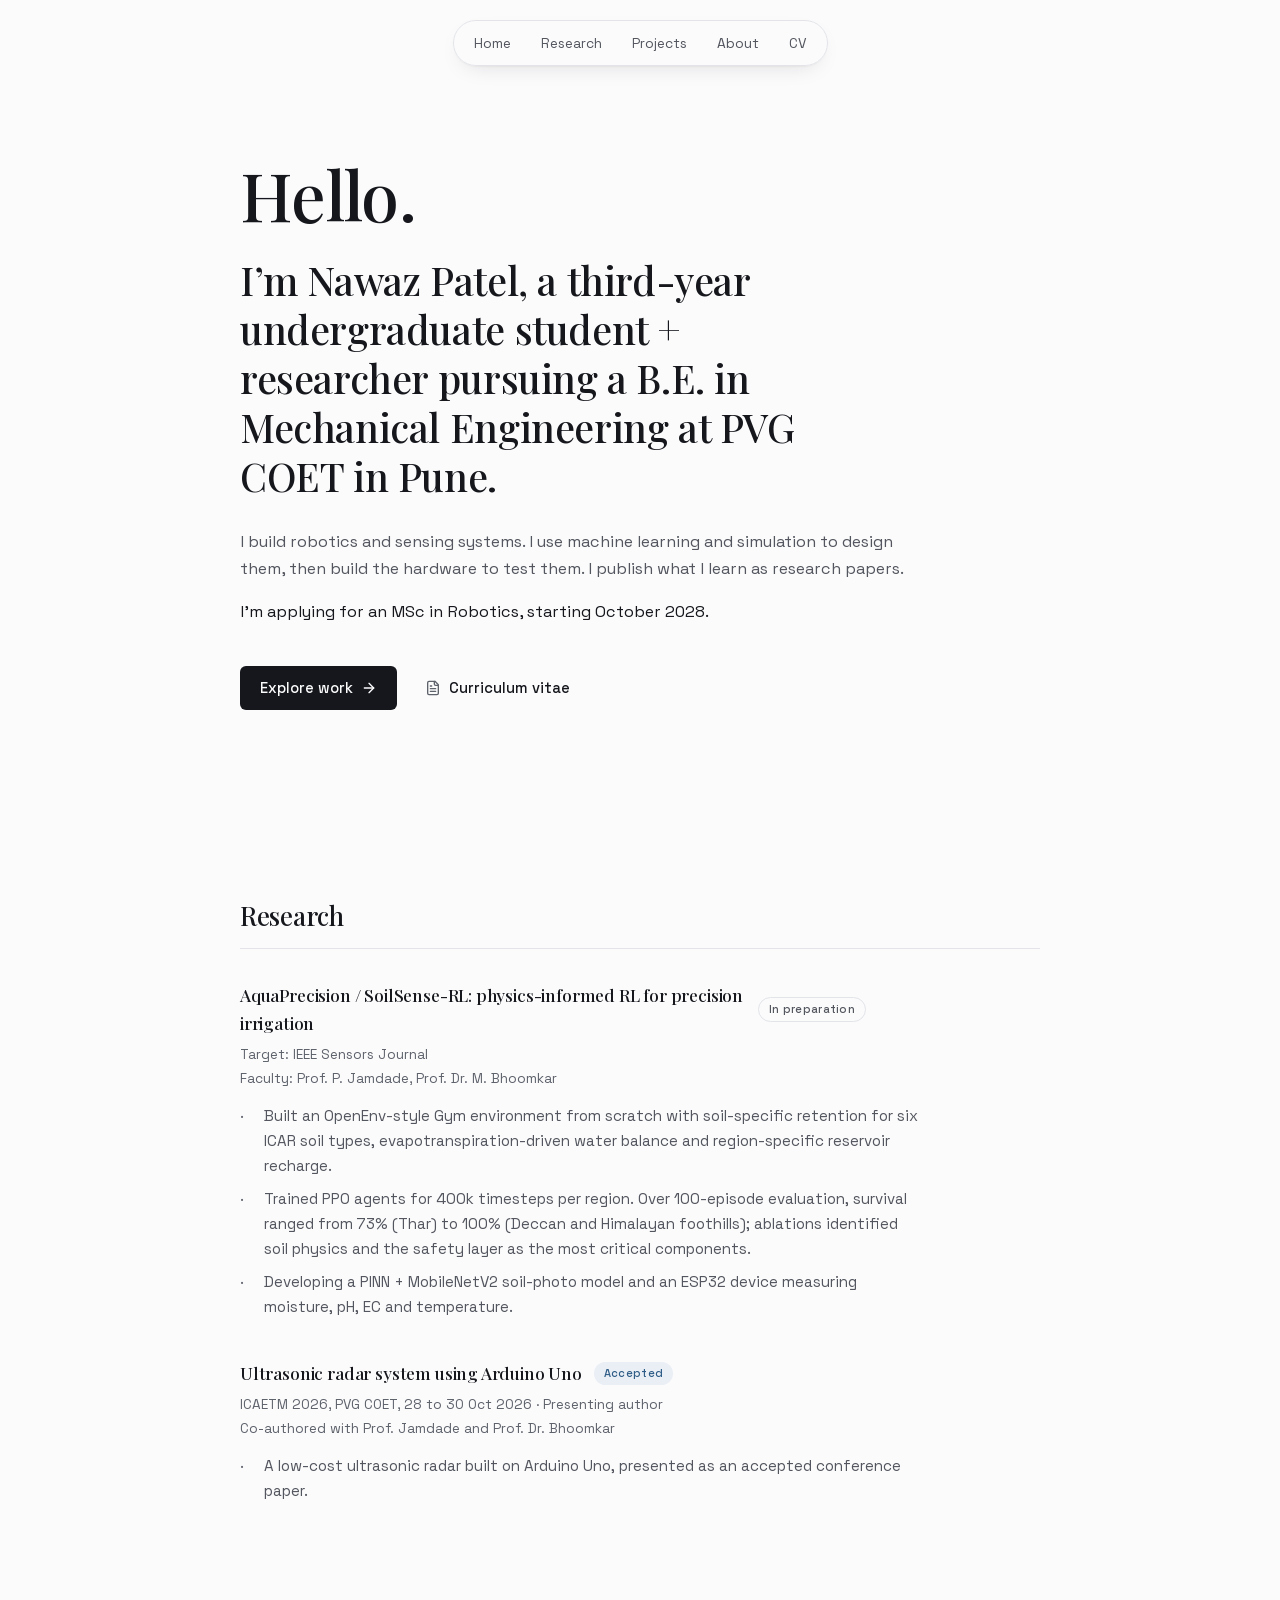
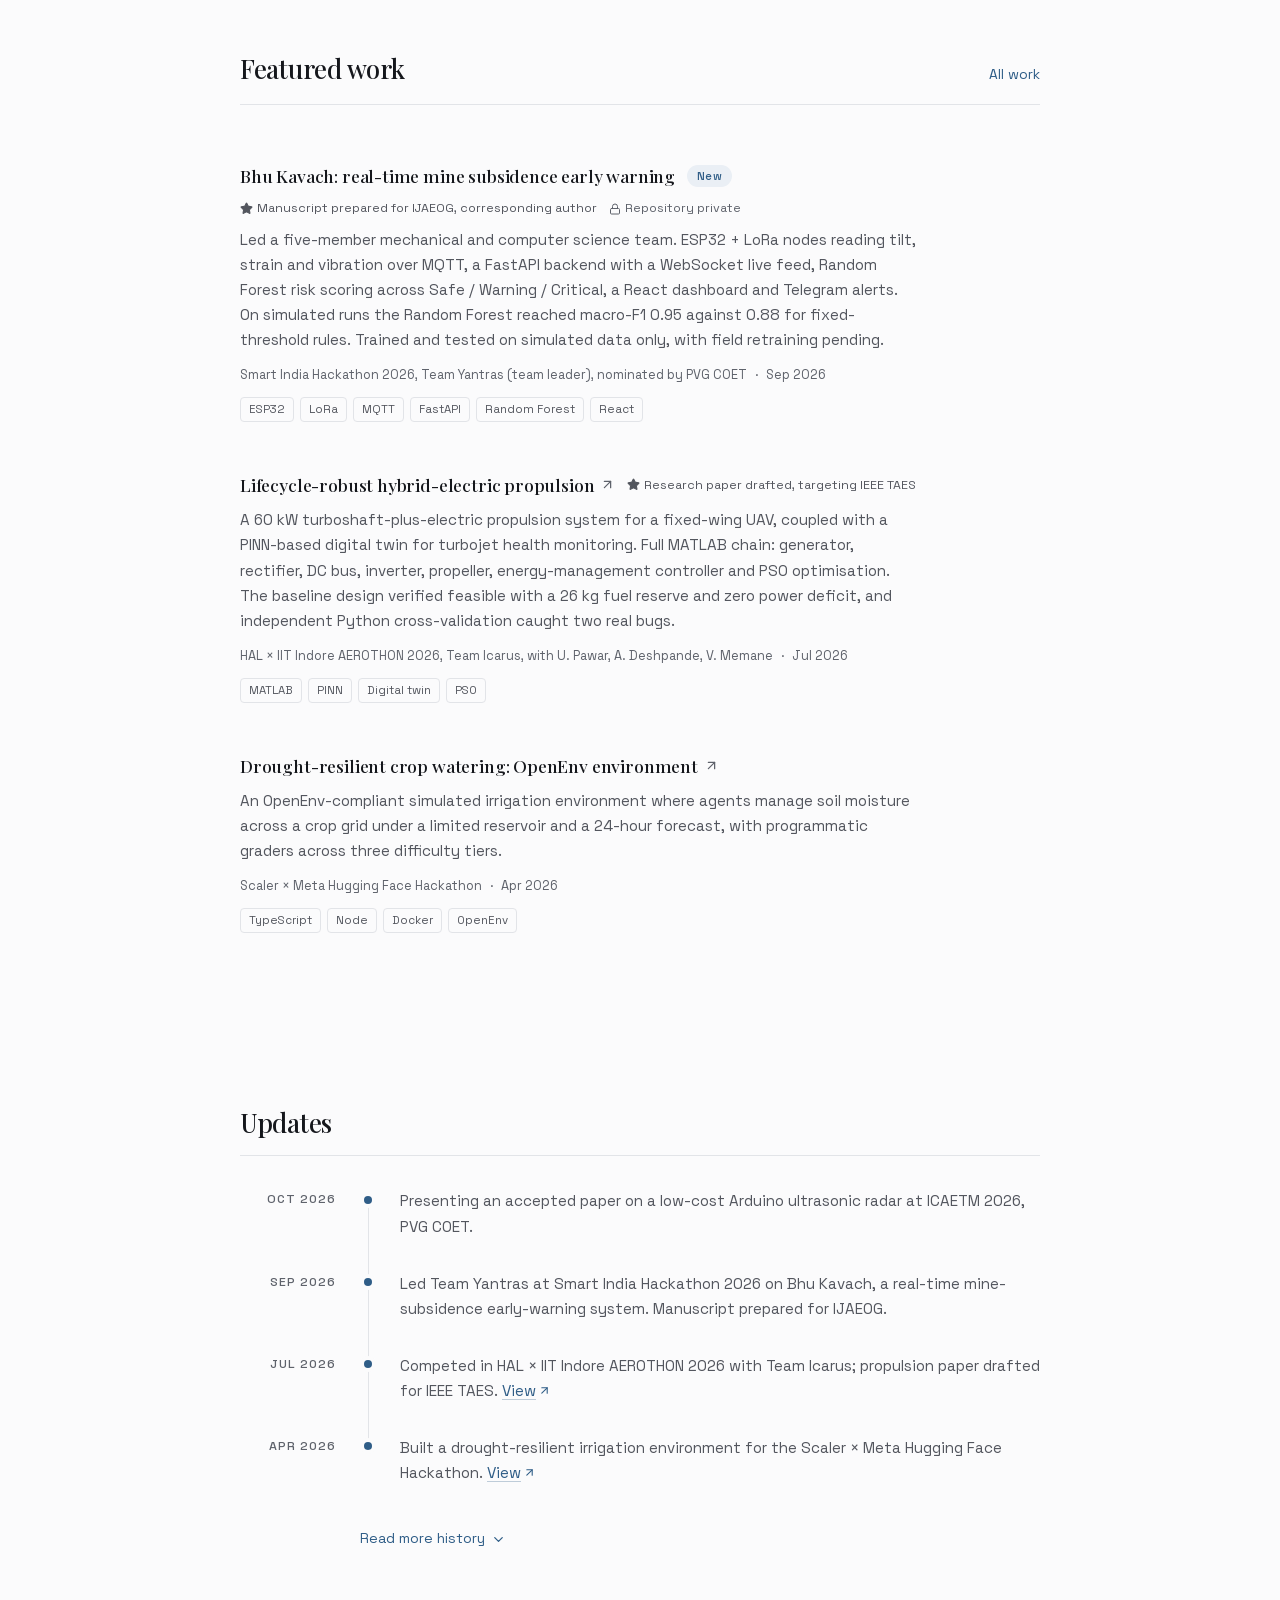
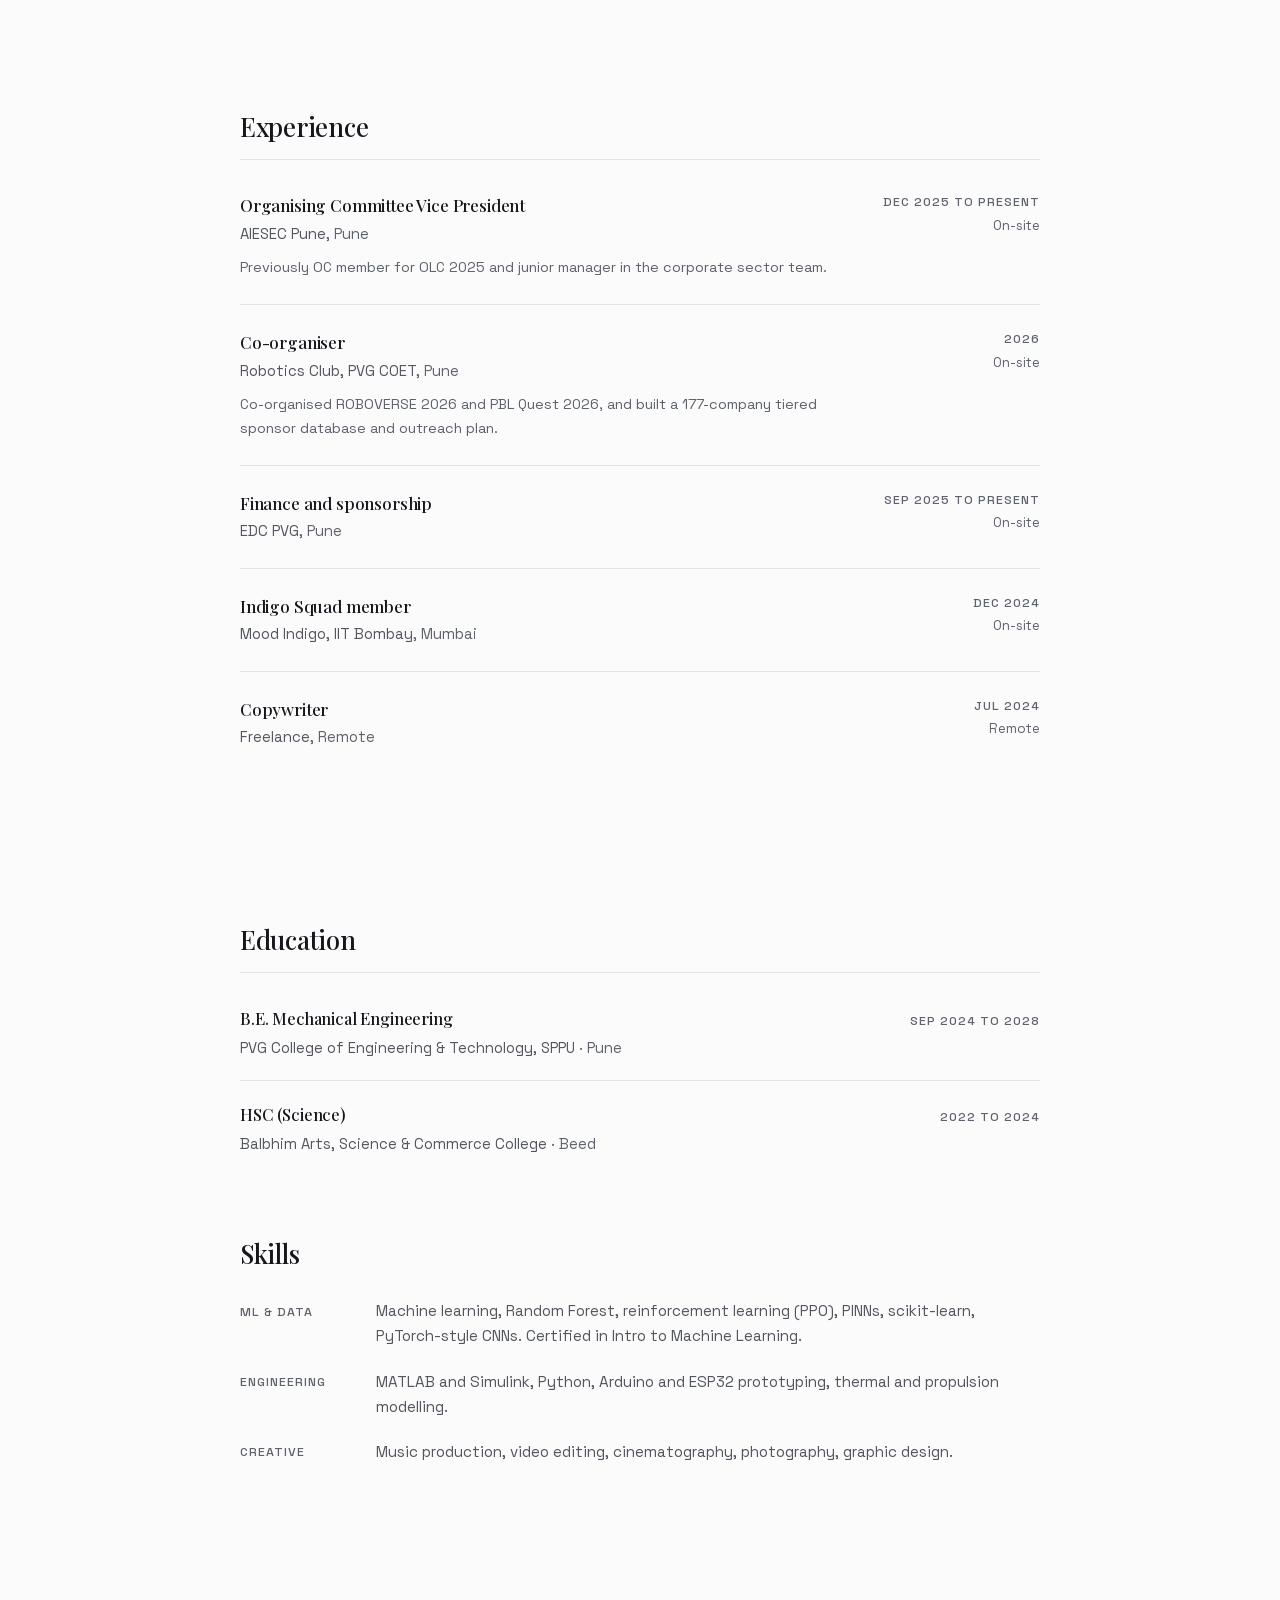
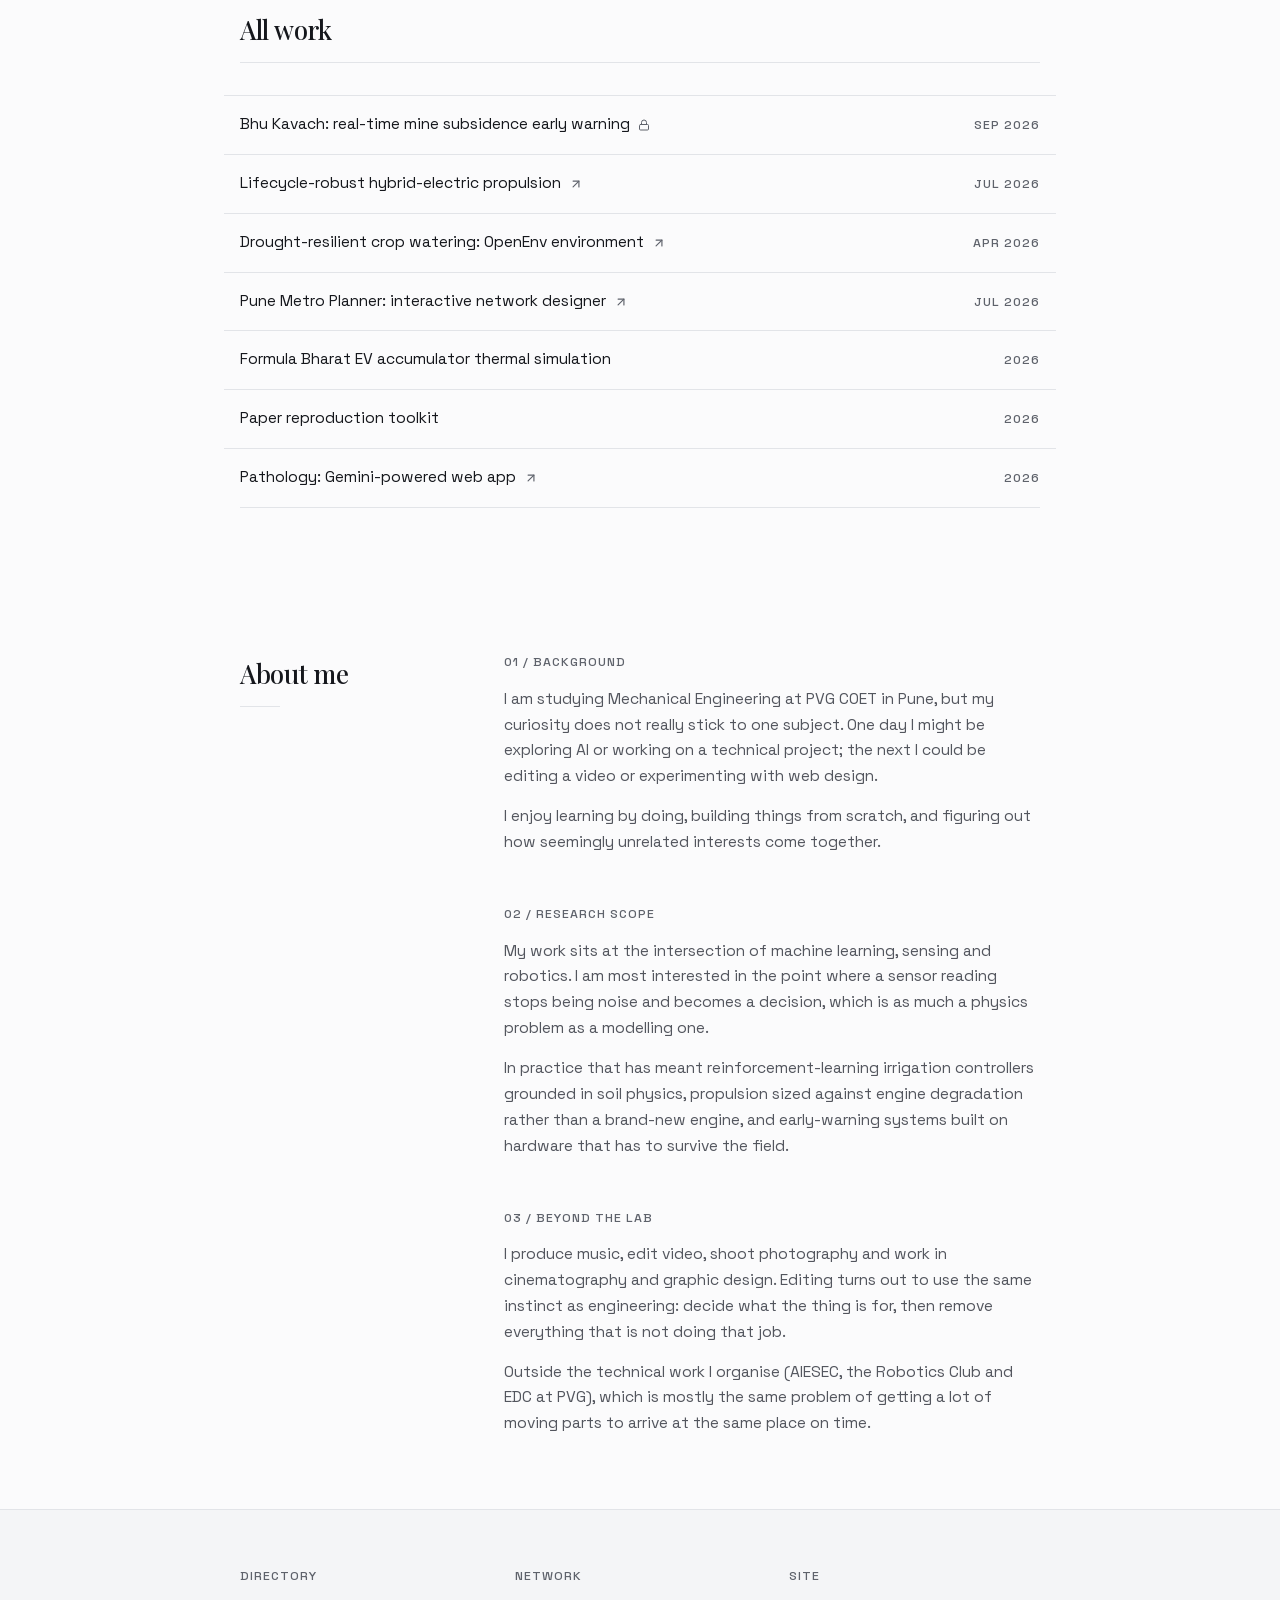
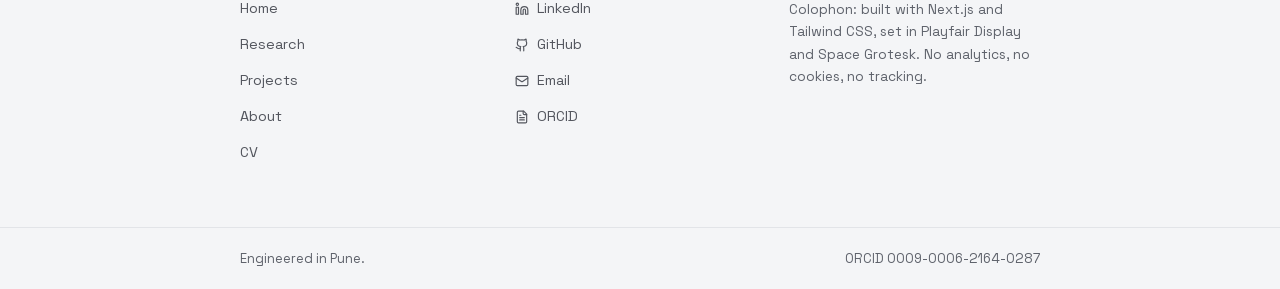
==== commit 5d86bf6f: "Update hero copy Co-Authored-By: Claude Opus 5 <noreply@anthropic.com>" ====
--- a/index.html
+++ b/index.html
@@ -1 +1 @@
-<!DOCTYPE html><!--sLppesTigPvEx4Nk7r4YK--><html lang="en" class="__variable_059c72 __variable_c219ed"><head><meta charSet="utf-8"/><meta name="viewport" content="width=device-width, initial-scale=1"/><link rel="preload" href="/_next/static/media/36966cca54120369-s.p.woff2" as="font" crossorigin="" type="font/woff2"/><link rel="preload" href="/_next/static/media/eaead17c7dbfcd5d-s.p.woff2" as="font" crossorigin="" type="font/woff2"/><link rel="stylesheet" href="/_next/static/css/ee151b451a711bd5.css" data-precedence="next"/><link rel="preload" as="script" fetchPriority="low" href="/_next/static/chunks/webpack-6caa0719cef23d52.js"/><script src="/_next/static/chunks/4bd1b696-c023c6e3521b1417.js" async=""></script><script src="/_next/static/chunks/255-15b9cc804e0d9c7d.js" async=""></script><script src="/_next/static/chunks/main-app-faec09cf216d701a.js" async=""></script><script src="/_next/static/chunks/390-1fc90991affeb4fc.js" async=""></script><script src="/_next/static/chunks/app/page-b3a5506392468d72.js" async=""></script><meta name="next-size-adjust" content=""/><title>Nawaz Patel: Mechanical Engineering, Pune</title><meta name="description" content="Third-year B.E. Mechanical Engineering undergraduate in Pune. Embedded sensing, simulation and hardware that solves real-world problems."/><script src="/_next/static/chunks/polyfills-42372ed130431b0a.js" noModule=""></script></head><body><div hidden=""><!--$--><!--/$--></div><a href="#main" class="skip">Skip to content</a><header class="fixed inset-x-0 top-3 z-50 flex justify-center px-3 sm:top-5" style="opacity:0;transform:translateY(-12px)"><nav aria-label="Primary" class="rounded-full border border-rule bg-page/90 px-1.5 py-1 shadow-[0_1px_2px_rgba(21,23,28,0.04),0_8px_24px_-12px_rgba(21,23,28,0.18)] backdrop-blur-xl backdrop-saturate-150"><ul class="flex items-center gap-0.5"><li><a href="#top" class="flex min-h-9 items-center rounded-full px-3 text-[0.82rem] text-muted transition-colors hover:bg-tint hover:text-ink sm:px-3.5 sm:text-[0.86rem]">Home</a></li><li><a href="#research" class="flex min-h-9 items-center rounded-full px-3 text-[0.82rem] text-muted transition-colors hover:bg-tint hover:text-ink sm:px-3.5 sm:text-[0.86rem]">Research</a></li><li><a href="#work" class="flex min-h-9 items-center rounded-full px-3 text-[0.82rem] text-muted transition-colors hover:bg-tint hover:text-ink sm:px-3.5 sm:text-[0.86rem]">Projects</a></li><li><a href="#about" class="flex min-h-9 items-center rounded-full px-3 text-[0.82rem] text-muted transition-colors hover:bg-tint hover:text-ink sm:px-3.5 sm:text-[0.86rem]">About</a></li><li><a href="/cv.pdf" target="_blank" rel="noreferrer noopener" class="flex min-h-9 items-center rounded-full px-3 text-[0.82rem] text-muted transition-colors hover:bg-tint hover:text-ink sm:px-3.5 sm:text-[0.86rem]">CV</a></li></ul></nav></header><main id="main"><section id="top" class="wrap scroll-mt-[var(--nav-clear)] pt-28 pb-16 md:pt-40 md:pb-28"><div style="opacity:0;transform:translateY(14px)"><p class="serif text-[clamp(2.5rem,7vw,4.25rem)] leading-[1] text-ink">Hello.</p></div><div style="opacity:0;transform:translateY(14px)"><h1 class="serif mt-7 max-w-[26ch] text-[clamp(1.6rem,3.9vw,2.45rem)] leading-[1.25] text-ink">I am Nawaz Patel, a third-year undergraduate researcher pursuing a B.E. in Mechanical Engineering at PVG COET in Pune.</h1></div><div style="opacity:0;transform:translateY(14px)"><p class="mt-7 max-w-[var(--measure)] text-[1.02rem] text-muted">I work at the intersection of machine learning, sensing and robotics, building end-to-end systems from physics-based simulation and reinforcement learning through to hardware prototypes, and turning them into papers and working devices. Aiming for an MSc in Robotics, October 2028 intake.</p></div><div style="opacity:0;transform:translateY(14px)"><div class="mt-10 flex flex-wrap items-center gap-x-7 gap-y-4"><a href="#work" class="group inline-flex min-h-11 items-center gap-2 rounded-md bg-ink px-5 text-[0.92rem] font-medium text-page transition-colors hover:bg-accent">Explore work<svg xmlns="http://www.w3.org/2000/svg" width="16" height="16" viewBox="0 0 24 24" fill="none" stroke="currentColor" stroke-width="2" stroke-linecap="round" stroke-linejoin="round" class="lucide lucide-arrow-right transition-transform duration-200 group-hover:translate-x-0.5" aria-hidden="true"><path d="M5 12h14"></path><path d="m12 5 7 7-7 7"></path></svg></a><a href="/cv.pdf" target="_blank" rel="noreferrer noopener" class="underline-grow inline-flex min-h-11 items-center gap-2 text-[0.92rem] font-medium text-ink"><svg xmlns="http://www.w3.org/2000/svg" width="16" height="16" viewBox="0 0 24 24" fill="none" stroke="currentColor" stroke-width="2" stroke-linecap="round" stroke-linejoin="round" class="lucide lucide-file-text text-faint" aria-hidden="true"><path d="M15 2H6a2 2 0 0 0-2 2v16a2 2 0 0 0 2 2h12a2 2 0 0 0 2-2V7Z"></path><path d="M14 2v4a2 2 0 0 0 2 2h4"></path><path d="M10 9H8"></path><path d="M16 13H8"></path><path d="M16 17H8"></path></svg>Curriculum vitae</a></div></div></section><section id="research" aria-labelledby="research-h" class="wrap section-y"><div class="mb-8"><div class="flex items-baseline justify-between gap-4"><h2 id="research-h" class="serif text-[1.45rem] text-ink md:text-[1.6rem]">Research</h2></div><div class="mt-3 h-px w-full bg-rule"></div></div><ul class="space-y-10"><li><div class="flex flex-wrap items-center gap-x-3 gap-y-2"><h3 class="serif max-w-[46ch] text-[1.08rem] text-ink">AquaPrecision / SoilSense-RL: physics-informed RL for precision irrigation</h3><span class="rounded-full px-2.5 py-0.5 text-[0.7rem] font-medium tracking-wide border border-rule text-muted">In preparation</span></div><p class="mt-1.5 text-[0.85rem] text-faint">Target: IEEE Sensors Journal</p><p class="mt-0.5 text-[0.85rem] text-faint">Faculty: Prof. P. Jamdade, Prof. Dr. M. Bhoomkar</p><ul class="mt-3 space-y-2"><li class="relative max-w-[var(--measure)] pl-6 text-[0.95rem] text-muted before:absolute before:left-0 before:text-faint before:content-[&#x27;·&#x27;]">Built an OpenEnv-style Gym environment from scratch with soil-specific retention for six ICAR soil types, evapotranspiration-driven water balance and region-specific reservoir recharge.</li><li class="relative max-w-[var(--measure)] pl-6 text-[0.95rem] text-muted before:absolute before:left-0 before:text-faint before:content-[&#x27;·&#x27;]">Trained PPO agents for 400k timesteps per region. Over 100-episode evaluation, survival ranged from 73% (Thar) to 100% (Deccan and Himalayan foothills); ablations identified soil physics and the safety layer as the most critical components.</li><li class="relative max-w-[var(--measure)] pl-6 text-[0.95rem] text-muted before:absolute before:left-0 before:text-faint before:content-[&#x27;·&#x27;]">Developing a PINN + MobileNetV2 soil-photo model and an ESP32 device measuring moisture, pH, EC and temperature.</li></ul></li><li><div class="flex flex-wrap items-center gap-x-3 gap-y-2"><h3 class="serif max-w-[46ch] text-[1.08rem] text-ink">Ultrasonic radar system using Arduino Uno</h3><span class="rounded-full px-2.5 py-0.5 text-[0.7rem] font-medium tracking-wide bg-accent-soft text-accent">Accepted</span></div><p class="mt-1.5 text-[0.85rem] text-faint">ICAETM 2026, PVG COET, 28 to 30 Oct 2026 · Presenting author</p><p class="mt-0.5 text-[0.85rem] text-faint">Co-authored with Prof. Jamdade and Prof. Dr. Bhoomkar</p><ul class="mt-3 space-y-2"><li class="relative max-w-[var(--measure)] pl-6 text-[0.95rem] text-muted before:absolute before:left-0 before:text-faint before:content-[&#x27;·&#x27;]">A low-cost ultrasonic radar built on Arduino Uno, presented as an accepted conference paper.</li></ul></li></ul></section><section id="work" aria-labelledby="work-h" class="wrap section-y"><div class="mb-8"><div class="flex items-baseline justify-between gap-4"><h2 id="work-h" class="serif text-[1.45rem] text-ink md:text-[1.6rem]">Featured work</h2><a href="#all" class="underline-grow inline-flex min-h-9 items-center text-[0.86rem] text-accent">All work</a></div><div class="mt-3 h-px w-full bg-rule"></div></div><ul><li class="-mx-4 rounded-lg px-4 py-6 transition-colors hover:bg-tint"><div class="flex flex-wrap items-center gap-x-3 gap-y-2"><h3 class="serif text-[1.1rem] text-ink"><span class="">Bhu Kavach: real-time mine subsidence early warning</span></h3><span class="rounded-full bg-accent-soft px-2.5 py-0.5 text-[0.7rem] font-medium tracking-wide text-accent">New</span><span class="inline-flex items-center gap-1 text-[0.78rem] text-muted"><svg xmlns="http://www.w3.org/2000/svg" width="13" height="13" viewBox="0 0 24 24" fill="none" stroke="currentColor" stroke-width="2" stroke-linecap="round" stroke-linejoin="round" class="lucide lucide-star fill-current" aria-hidden="true"><path d="M11.525 2.295a.53.53 0 0 1 .95 0l2.31 4.679a2.123 2.123 0 0 0 1.595 1.16l5.166.756a.53.53 0 0 1 .294.904l-3.736 3.638a2.123 2.123 0 0 0-.611 1.878l.882 5.14a.53.53 0 0 1-.771.56l-4.618-2.428a2.122 2.122 0 0 0-1.973 0L6.396 21.01a.53.53 0 0 1-.77-.56l.881-5.139a2.122 2.122 0 0 0-.611-1.879L2.16 9.795a.53.53 0 0 1 .294-.906l5.165-.755a2.122 2.122 0 0 0 1.597-1.16z"></path></svg>Manuscript prepared for IJAEOG, corresponding author</span><span class="inline-flex items-center gap-1 text-[0.78rem] text-faint"><svg xmlns="http://www.w3.org/2000/svg" width="12" height="12" viewBox="0 0 24 24" fill="none" stroke="currentColor" stroke-width="2" stroke-linecap="round" stroke-linejoin="round" class="lucide lucide-lock" aria-hidden="true"><rect width="18" height="11" x="3" y="11" rx="2" ry="2"></rect><path d="M7 11V7a5 5 0 0 1 10 0v4"></path></svg>Repository private</span></div><p class="mt-2 max-w-[var(--measure)] text-[0.95rem] text-muted">Led a five-member mechanical and computer science team. ESP32 + LoRa nodes reading tilt, strain and vibration over MQTT, a FastAPI backend with a WebSocket live feed, Random Forest risk scoring across Safe / Warning / Critical, a React dashboard and Telegram alerts. On simulated runs the Random Forest reached macro-F1 0.95 against 0.88 for fixed-threshold rules. Trained and tested on simulated data only, with field retraining pending.</p><p class="mt-3 flex flex-wrap items-center gap-x-2 gap-y-1 text-[0.8rem] text-faint"><span>Smart India Hackathon 2026, Team Yantras (team leader), nominated by PVG COET</span><span aria-hidden="true">·</span><span>Sep 2026</span></p><ul class="mt-3 flex flex-wrap gap-1.5"><li class="rounded border border-rule px-2 py-0.5 text-[0.72rem] text-muted">ESP32</li><li class="rounded border border-rule px-2 py-0.5 text-[0.72rem] text-muted">LoRa</li><li class="rounded border border-rule px-2 py-0.5 text-[0.72rem] text-muted">MQTT</li><li class="rounded border border-rule px-2 py-0.5 text-[0.72rem] text-muted">FastAPI</li><li class="rounded border border-rule px-2 py-0.5 text-[0.72rem] text-muted">Random Forest</li><li class="rounded border border-rule px-2 py-0.5 text-[0.72rem] text-muted">React</li></ul></li><li class="-mx-4 rounded-lg px-4 py-6 transition-colors hover:bg-tint"><div class="flex flex-wrap items-center gap-x-3 gap-y-2"><h3 class="serif text-[1.1rem] text-ink"><a href="https://github.com/nawazjava/team-icarus-aerothon" target="_blank" rel="noreferrer noopener" class="group inline-flex items-center gap-1.5 hover:text-accent">Lifecycle-robust hybrid-electric propulsion<svg xmlns="http://www.w3.org/2000/svg" width="15" height="15" viewBox="0 0 24 24" fill="none" stroke="currentColor" stroke-width="2" stroke-linecap="round" stroke-linejoin="round" class="lucide lucide-arrow-up-right text-faint transition-all duration-200 group-hover:-translate-y-px group-hover:text-accent" aria-hidden="true"><path d="M7 7h10v10"></path><path d="M7 17 17 7"></path></svg></a></h3><span class="inline-flex items-center gap-1 text-[0.78rem] text-muted"><svg xmlns="http://www.w3.org/2000/svg" width="13" height="13" viewBox="0 0 24 24" fill="none" stroke="currentColor" stroke-width="2" stroke-linecap="round" stroke-linejoin="round" class="lucide lucide-star fill-current" aria-hidden="true"><path d="M11.525 2.295a.53.53 0 0 1 .95 0l2.31 4.679a2.123 2.123 0 0 0 1.595 1.16l5.166.756a.53.53 0 0 1 .294.904l-3.736 3.638a2.123 2.123 0 0 0-.611 1.878l.882 5.14a.53.53 0 0 1-.771.56l-4.618-2.428a2.122 2.122 0 0 0-1.973 0L6.396 21.01a.53.53 0 0 1-.77-.56l.881-5.139a2.122 2.122 0 0 0-.611-1.879L2.16 9.795a.53.53 0 0 1 .294-.906l5.165-.755a2.122 2.122 0 0 0 1.597-1.16z"></path></svg>Research paper drafted, targeting IEEE TAES</span></div><p class="mt-2 max-w-[var(--measure)] text-[0.95rem] text-muted">A 60 kW turboshaft-plus-electric propulsion system for a fixed-wing UAV, coupled with a PINN-based digital twin for turbojet health monitoring. Full MATLAB chain: generator, rectifier, DC bus, inverter, propeller, energy-management controller and PSO optimisation. The baseline design verified feasible with a 26 kg fuel reserve and zero power deficit, and independent Python cross-validation caught two real bugs.</p><p class="mt-3 flex flex-wrap items-center gap-x-2 gap-y-1 text-[0.8rem] text-faint"><span>HAL × IIT Indore AEROTHON 2026, Team Icarus, with U. Pawar, A. Deshpande, V. Memane</span><span aria-hidden="true">·</span><span>Jul 2026</span></p><ul class="mt-3 flex flex-wrap gap-1.5"><li class="rounded border border-rule px-2 py-0.5 text-[0.72rem] text-muted">MATLAB</li><li class="rounded border border-rule px-2 py-0.5 text-[0.72rem] text-muted">PINN</li><li class="rounded border border-rule px-2 py-0.5 text-[0.72rem] text-muted">Digital twin</li><li class="rounded border border-rule px-2 py-0.5 text-[0.72rem] text-muted">PSO</li></ul></li><li class="-mx-4 rounded-lg px-4 py-6 transition-colors hover:bg-tint"><div class="flex flex-wrap items-center gap-x-3 gap-y-2"><h3 class="serif text-[1.1rem] text-ink"><a href="https://github.com/nawazjava/hackathons-meta" target="_blank" rel="noreferrer noopener" class="group inline-flex items-center gap-1.5 hover:text-accent">Drought-resilient crop watering: OpenEnv environment<svg xmlns="http://www.w3.org/2000/svg" width="15" height="15" viewBox="0 0 24 24" fill="none" stroke="currentColor" stroke-width="2" stroke-linecap="round" stroke-linejoin="round" class="lucide lucide-arrow-up-right text-faint transition-all duration-200 group-hover:-translate-y-px group-hover:text-accent" aria-hidden="true"><path d="M7 7h10v10"></path><path d="M7 17 17 7"></path></svg></a></h3></div><p class="mt-2 max-w-[var(--measure)] text-[0.95rem] text-muted">An OpenEnv-compliant simulated irrigation environment where agents manage soil moisture across a crop grid under a limited reservoir and a 24-hour forecast, with programmatic graders across three difficulty tiers.</p><p class="mt-3 flex flex-wrap items-center gap-x-2 gap-y-1 text-[0.8rem] text-faint"><span>Scaler × Meta Hugging Face Hackathon</span><span aria-hidden="true">·</span><span>Apr 2026</span></p><ul class="mt-3 flex flex-wrap gap-1.5"><li class="rounded border border-rule px-2 py-0.5 text-[0.72rem] text-muted">TypeScript</li><li class="rounded border border-rule px-2 py-0.5 text-[0.72rem] text-muted">Node</li><li class="rounded border border-rule px-2 py-0.5 text-[0.72rem] text-muted">Docker</li><li class="rounded border border-rule px-2 py-0.5 text-[0.72rem] text-muted">OpenEnv</li></ul></li></ul></section><section id="updates" aria-labelledby="updates-h" class="wrap section-y"><div class="mb-8"><div class="flex items-baseline justify-between gap-4"><h2 id="updates-h" class="serif text-[1.45rem] text-ink md:text-[1.6rem]">Updates</h2></div><div class="mt-3 h-px w-full bg-rule"></div></div><ol><li class="grid grid-cols-[1.5rem_1fr] gap-x-3 sm:grid-cols-[6rem_1.5rem_1fr] sm:gap-x-5"><span class="eyebrow hidden pt-px text-right sm:block">Oct 2026</span><span aria-hidden="true" class="relative flex justify-center"><span class="absolute w-px bg-rule top-[0.7rem] bottom-0"></span><span class="relative mt-[0.45rem] size-2 rounded-full bg-accent ring-4 ring-page"></span></span><div class="pb-8"><span class="eyebrow block sm:hidden">Oct 2026</span><p class="max-w-[var(--measure)] text-[0.95rem] text-muted">Presenting an accepted paper on a low-cost Arduino ultrasonic radar at ICAETM 2026, PVG COET.</p></div></li><li class="grid grid-cols-[1.5rem_1fr] gap-x-3 sm:grid-cols-[6rem_1.5rem_1fr] sm:gap-x-5"><span class="eyebrow hidden pt-px text-right sm:block">Sep 2026</span><span aria-hidden="true" class="relative flex justify-center"><span class="absolute w-px bg-rule inset-y-0"></span><span class="relative mt-[0.45rem] size-2 rounded-full bg-accent ring-4 ring-page"></span></span><div class="pb-8"><span class="eyebrow block sm:hidden">Sep 2026</span><p class="max-w-[var(--measure)] text-[0.95rem] text-muted">Led Team Yantras at Smart India Hackathon 2026 on Bhu Kavach, a real-time mine-subsidence early-warning system. Manuscript prepared for IJAEOG.</p></div></li><li class="grid grid-cols-[1.5rem_1fr] gap-x-3 sm:grid-cols-[6rem_1.5rem_1fr] sm:gap-x-5"><span class="eyebrow hidden pt-px text-right sm:block">Jul 2026</span><span aria-hidden="true" class="relative flex justify-center"><span class="absolute w-px bg-rule inset-y-0"></span><span class="relative mt-[0.45rem] size-2 rounded-full bg-accent ring-4 ring-page"></span></span><div class="pb-8"><span class="eyebrow block sm:hidden">Jul 2026</span><p class="max-w-[var(--measure)] text-[0.95rem] text-muted">Competed in HAL × IIT Indore AEROTHON 2026 with Team Icarus; propulsion paper drafted for IEEE TAES.<!-- --> <a href="https://github.com/nawazjava/team-icarus-aerothon" target="_blank" rel="noreferrer noopener" class="link hover:link-hover inline-flex items-center gap-0.5 whitespace-nowrap">View<svg xmlns="http://www.w3.org/2000/svg" width="13" height="13" viewBox="0 0 24 24" fill="none" stroke="currentColor" stroke-width="2" stroke-linecap="round" stroke-linejoin="round" class="lucide lucide-arrow-up-right" aria-hidden="true"><path d="M7 7h10v10"></path><path d="M7 17 17 7"></path></svg></a></p></div></li><li class="grid grid-cols-[1.5rem_1fr] gap-x-3 sm:grid-cols-[6rem_1.5rem_1fr] sm:gap-x-5"><span class="eyebrow hidden pt-px text-right sm:block">Apr 2026</span><span aria-hidden="true" class="relative flex justify-center"><span class="absolute w-px bg-rule top-0 h-[0.7rem]"></span><span class="relative mt-[0.45rem] size-2 rounded-full bg-accent ring-4 ring-page"></span></span><div class=""><span class="eyebrow block sm:hidden">Apr 2026</span><p class="max-w-[var(--measure)] text-[0.95rem] text-muted">Built a drought-resilient irrigation environment for the Scaler × Meta Hugging Face Hackathon.<!-- --> <a href="https://github.com/nawazjava/hackathons-meta" target="_blank" rel="noreferrer noopener" class="link hover:link-hover inline-flex items-center gap-0.5 whitespace-nowrap">View<svg xmlns="http://www.w3.org/2000/svg" width="13" height="13" viewBox="0 0 24 24" fill="none" stroke="currentColor" stroke-width="2" stroke-linecap="round" stroke-linejoin="round" class="lucide lucide-arrow-up-right" aria-hidden="true"><path d="M7 7h10v10"></path><path d="M7 17 17 7"></path></svg></a></p></div></li></ol><button type="button" aria-expanded="false" class="mt-8 inline-flex min-h-11 items-center gap-1.5 text-[0.88rem] text-accent sm:ml-[7.5rem]">Read more history<svg xmlns="http://www.w3.org/2000/svg" width="15" height="15" viewBox="0 0 24 24" fill="none" stroke="currentColor" stroke-width="2" stroke-linecap="round" stroke-linejoin="round" class="lucide lucide-chevron-down transition-transform duration-200" aria-hidden="true"><path d="m6 9 6 6 6-6"></path></svg></button></section><section id="experience" aria-labelledby="experience-h" class="wrap section-y"><div class="mb-8"><div class="flex items-baseline justify-between gap-4"><h2 id="experience-h" class="serif text-[1.45rem] text-ink md:text-[1.6rem]">Experience</h2></div><div class="mt-3 h-px w-full bg-rule"></div></div><ul><li class="grid gap-x-8 gap-y-1 border-t border-rule py-6 first:border-t-0 first:pt-0 sm:grid-cols-[1fr_auto]"><div><h3 class="serif text-[1.05rem] text-ink">Organising Committee Vice President</h3><p class="mt-0.5 text-[0.92rem] text-muted">AIESEC Pune<span class="text-faint">, <!-- -->Pune</span></p><p class="mt-2.5 max-w-[var(--measure)] text-[0.9rem] text-faint">Previously OC member for OLC 2025 and junior manager in the corporate sector team.</p></div><div class="sm:text-right"><p class="eyebrow whitespace-nowrap">Dec 2025 to present</p><p class="mt-0.5 text-[0.82rem] text-faint">On-site</p></div></li><li class="grid gap-x-8 gap-y-1 border-t border-rule py-6 first:border-t-0 first:pt-0 sm:grid-cols-[1fr_auto]"><div><h3 class="serif text-[1.05rem] text-ink">Co-organiser</h3><p class="mt-0.5 text-[0.92rem] text-muted">Robotics Club, PVG COET<span class="text-faint">, <!-- -->Pune</span></p><p class="mt-2.5 max-w-[var(--measure)] text-[0.9rem] text-faint">Co-organised ROBOVERSE 2026 and PBL Quest 2026, and built a 177-company tiered sponsor database and outreach plan.</p></div><div class="sm:text-right"><p class="eyebrow whitespace-nowrap">2026</p><p class="mt-0.5 text-[0.82rem] text-faint">On-site</p></div></li><li class="grid gap-x-8 gap-y-1 border-t border-rule py-6 first:border-t-0 first:pt-0 sm:grid-cols-[1fr_auto]"><div><h3 class="serif text-[1.05rem] text-ink">Finance and sponsorship</h3><p class="mt-0.5 text-[0.92rem] text-muted">EDC PVG<span class="text-faint">, <!-- -->Pune</span></p></div><div class="sm:text-right"><p class="eyebrow whitespace-nowrap">Sep 2025 to present</p><p class="mt-0.5 text-[0.82rem] text-faint">On-site</p></div></li><li class="grid gap-x-8 gap-y-1 border-t border-rule py-6 first:border-t-0 first:pt-0 sm:grid-cols-[1fr_auto]"><div><h3 class="serif text-[1.05rem] text-ink">Indigo Squad member</h3><p class="mt-0.5 text-[0.92rem] text-muted">Mood Indigo, IIT Bombay<span class="text-faint">, <!-- -->Mumbai</span></p></div><div class="sm:text-right"><p class="eyebrow whitespace-nowrap">Dec 2024</p><p class="mt-0.5 text-[0.82rem] text-faint">On-site</p></div></li><li class="grid gap-x-8 gap-y-1 border-t border-rule py-6 first:border-t-0 first:pt-0 sm:grid-cols-[1fr_auto]"><div><h3 class="serif text-[1.05rem] text-ink">Copywriter</h3><p class="mt-0.5 text-[0.92rem] text-muted">Freelance<span class="text-faint">, <!-- -->Remote</span></p></div><div class="sm:text-right"><p class="eyebrow whitespace-nowrap">Jul 2024</p><p class="mt-0.5 text-[0.82rem] text-faint">Remote</p></div></li></ul></section><section id="background" aria-labelledby="background-h" class="wrap section-y"><div class="mb-8"><div class="flex items-baseline justify-between gap-4"><h2 id="background-h" class="serif text-[1.45rem] text-ink md:text-[1.6rem]">Education</h2></div><div class="mt-3 h-px w-full bg-rule"></div></div><ul class="mb-14"><li class="border-t border-rule py-5 first:border-t-0 first:pt-0"><div class="flex flex-wrap items-baseline justify-between gap-x-6 gap-y-1"><h3 class="serif text-[1.02rem] text-ink">B.E. Mechanical Engineering</h3><span class="eyebrow whitespace-nowrap">Sep 2024 to 2028</span></div><p class="mt-1 text-[0.92rem] text-muted">PVG College of Engineering &amp; Technology, SPPU<!-- --> <span class="text-faint">· <!-- -->Pune</span></p></li><li class="border-t border-rule py-5 first:border-t-0 first:pt-0"><div class="flex flex-wrap items-baseline justify-between gap-x-6 gap-y-1"><h3 class="serif text-[1.02rem] text-ink">HSC (Science)</h3><span class="eyebrow whitespace-nowrap">2022 to 2024</span></div><p class="mt-1 text-[0.92rem] text-muted">Balbhim Arts, Science &amp; Commerce College<!-- --> <span class="text-faint">· <!-- -->Beed</span></p></li></ul><h2 class="serif mb-6 text-[1.45rem] text-ink md:text-[1.6rem]">Skills</h2><dl class="space-y-5"><div class="grid grid-cols-1 gap-x-6 sm:grid-cols-[7rem_1fr]"><dt class="eyebrow pt-[0.2rem]">ML &amp; data</dt><dd class="m-0 max-w-[var(--measure)] text-[0.95rem] text-muted">Machine learning, Random Forest, reinforcement learning (PPO), PINNs, scikit-learn, PyTorch-style CNNs. Certified in Intro to Machine Learning.</dd></div><div class="grid grid-cols-1 gap-x-6 sm:grid-cols-[7rem_1fr]"><dt class="eyebrow pt-[0.2rem]">Engineering</dt><dd class="m-0 max-w-[var(--measure)] text-[0.95rem] text-muted">MATLAB and Simulink, Python, Arduino and ESP32 prototyping, thermal and propulsion modelling.</dd></div><div class="grid grid-cols-1 gap-x-6 sm:grid-cols-[7rem_1fr]"><dt class="eyebrow pt-[0.2rem]">Creative</dt><dd class="m-0 max-w-[var(--measure)] text-[0.95rem] text-muted">Music production, video editing, cinematography, photography, graphic design.</dd></div></dl></section><section id="all" aria-labelledby="all-h" class="wrap section-y"><div class="mb-8"><div class="flex items-baseline justify-between gap-4"><h2 id="all-h" class="serif text-[1.45rem] text-ink md:text-[1.6rem]">All work</h2></div><div class="mt-3 h-px w-full bg-rule"></div></div><ul><li><div class="group -mx-4 grid grid-cols-1 items-baseline gap-x-6 gap-y-1 border-t border-rule px-4 py-4 transition-colors hover:bg-tint sm:grid-cols-[1fr_auto]"><span class="flex items-center gap-2 text-[0.98rem] text-ink"><span class="">Bhu Kavach: real-time mine subsidence early warning</span><svg xmlns="http://www.w3.org/2000/svg" width="12" height="12" viewBox="0 0 24 24" fill="none" stroke="currentColor" stroke-width="2" stroke-linecap="round" stroke-linejoin="round" class="lucide lucide-lock text-faint" aria-hidden="true"><rect width="18" height="11" x="3" y="11" rx="2" ry="2"></rect><path d="M7 11V7a5 5 0 0 1 10 0v4"></path></svg></span><span class="eyebrow whitespace-nowrap">Sep 2026</span></div></li><li><a href="https://github.com/nawazjava/team-icarus-aerothon" target="_blank" rel="noreferrer noopener" class="group -mx-4 grid grid-cols-1 items-baseline gap-x-6 gap-y-1 border-t border-rule px-4 py-4 transition-colors hover:bg-tint sm:grid-cols-[1fr_auto]"><span class="flex items-center gap-2 text-[0.98rem] text-ink"><span class="group-hover:text-accent">Lifecycle-robust hybrid-electric propulsion</span><svg xmlns="http://www.w3.org/2000/svg" width="14" height="14" viewBox="0 0 24 24" fill="none" stroke="currentColor" stroke-width="2" stroke-linecap="round" stroke-linejoin="round" class="lucide lucide-arrow-up-right text-faint group-hover:text-accent" aria-hidden="true"><path d="M7 7h10v10"></path><path d="M7 17 17 7"></path></svg></span><span class="eyebrow whitespace-nowrap">Jul 2026</span></a></li><li><a href="https://github.com/nawazjava/hackathons-meta" target="_blank" rel="noreferrer noopener" class="group -mx-4 grid grid-cols-1 items-baseline gap-x-6 gap-y-1 border-t border-rule px-4 py-4 transition-colors hover:bg-tint sm:grid-cols-[1fr_auto]"><span class="flex items-center gap-2 text-[0.98rem] text-ink"><span class="group-hover:text-accent">Drought-resilient crop watering: OpenEnv environment</span><svg xmlns="http://www.w3.org/2000/svg" width="14" height="14" viewBox="0 0 24 24" fill="none" stroke="currentColor" stroke-width="2" stroke-linecap="round" stroke-linejoin="round" class="lucide lucide-arrow-up-right text-faint group-hover:text-accent" aria-hidden="true"><path d="M7 7h10v10"></path><path d="M7 17 17 7"></path></svg></span><span class="eyebrow whitespace-nowrap">Apr 2026</span></a></li><li><a href="https://github.com/nawazjava/pune-metro-planner" target="_blank" rel="noreferrer noopener" class="group -mx-4 grid grid-cols-1 items-baseline gap-x-6 gap-y-1 border-t border-rule px-4 py-4 transition-colors hover:bg-tint sm:grid-cols-[1fr_auto]"><span class="flex items-center gap-2 text-[0.98rem] text-ink"><span class="group-hover:text-accent">Pune Metro Planner: interactive network designer</span><svg xmlns="http://www.w3.org/2000/svg" width="14" height="14" viewBox="0 0 24 24" fill="none" stroke="currentColor" stroke-width="2" stroke-linecap="round" stroke-linejoin="round" class="lucide lucide-arrow-up-right text-faint group-hover:text-accent" aria-hidden="true"><path d="M7 7h10v10"></path><path d="M7 17 17 7"></path></svg></span><span class="eyebrow whitespace-nowrap">Jul 2026</span></a></li><li><div class="group -mx-4 grid grid-cols-1 items-baseline gap-x-6 gap-y-1 border-t border-rule px-4 py-4 transition-colors hover:bg-tint sm:grid-cols-[1fr_auto]"><span class="flex items-center gap-2 text-[0.98rem] text-ink"><span class="">Formula Bharat EV accumulator thermal simulation</span></span><span class="eyebrow whitespace-nowrap">2026</span></div></li><li><div class="group -mx-4 grid grid-cols-1 items-baseline gap-x-6 gap-y-1 border-t border-rule px-4 py-4 transition-colors hover:bg-tint sm:grid-cols-[1fr_auto]"><span class="flex items-center gap-2 text-[0.98rem] text-ink"><span class="">Paper reproduction toolkit</span></span><span class="eyebrow whitespace-nowrap">2026</span></div></li><li><a href="https://github.com/nawazjava/pathology-" target="_blank" rel="noreferrer noopener" class="group -mx-4 grid grid-cols-1 items-baseline gap-x-6 gap-y-1 border-t border-rule px-4 py-4 transition-colors hover:bg-tint sm:grid-cols-[1fr_auto]"><span class="flex items-center gap-2 text-[0.98rem] text-ink"><span class="group-hover:text-accent">Pathology: Gemini-powered web app</span><svg xmlns="http://www.w3.org/2000/svg" width="14" height="14" viewBox="0 0 24 24" fill="none" stroke="currentColor" stroke-width="2" stroke-linecap="round" stroke-linejoin="round" class="lucide lucide-arrow-up-right text-faint group-hover:text-accent" aria-hidden="true"><path d="M7 7h10v10"></path><path d="M7 17 17 7"></path></svg></span><span class="eyebrow whitespace-nowrap">2026</span></a></li><li class="border-t border-rule"></li></ul></section><section id="about" aria-labelledby="about-h" class="wrap section-y"><div class="grid gap-9 md:grid-cols-[13rem_1fr] md:gap-14"><div class="md:sticky md:top-[var(--nav-clear)] md:self-start"><h2 id="about-h" class="serif text-[1.45rem] text-ink md:text-[1.6rem]">About me</h2><div class="mt-3 h-px w-full bg-rule md:w-10"></div></div><div class="space-y-12"><article><h3 class="eyebrow">01<!-- --> / <!-- -->Background</h3><div class="mt-3.5 space-y-3.5"><p class="max-w-[var(--measure)] text-[0.98rem] text-muted">I am studying Mechanical Engineering at PVG COET in Pune, but my curiosity does not really stick to one subject. One day I might be exploring AI or working on a technical project; the next I could be editing a video or experimenting with web design.</p><p class="max-w-[var(--measure)] text-[0.98rem] text-muted">I enjoy learning by doing, building things from scratch, and figuring out how seemingly unrelated interests come together.</p></div></article><article><h3 class="eyebrow">02<!-- --> / <!-- -->Research scope</h3><div class="mt-3.5 space-y-3.5"><p class="max-w-[var(--measure)] text-[0.98rem] text-muted">My work sits at the intersection of machine learning, sensing and robotics. I am most interested in the point where a sensor reading stops being noise and becomes a decision, which is as much a physics problem as a modelling one.</p><p class="max-w-[var(--measure)] text-[0.98rem] text-muted">In practice that has meant reinforcement-learning irrigation controllers grounded in soil physics, propulsion sized against engine degradation rather than a brand-new engine, and early-warning systems built on hardware that has to survive the field. I am aiming for an MSc in Robotics for the October 2028 intake.</p></div></article><article><h3 class="eyebrow">03<!-- --> / <!-- -->Beyond the lab</h3><div class="mt-3.5 space-y-3.5"><p class="max-w-[var(--measure)] text-[0.98rem] text-muted">I produce music, edit video, shoot photography and work in cinematography and graphic design. Editing turns out to use the same instinct as engineering: decide what the thing is for, then remove everything that is not doing that job.</p><p class="max-w-[var(--measure)] text-[0.98rem] text-muted">Outside the technical work I organise (AIESEC, the Robotics Club and EDC at PVG), which is mostly the same problem of getting a lot of moving parts to arrive at the same place on time.</p></div></article></div></div></section></main><footer class="border-t border-rule bg-raised"><div class="wrap grid grid-cols-2 gap-x-6 gap-y-10 py-14 sm:grid-cols-3"><nav aria-labelledby="f-directory"><h2 id="f-directory" class="eyebrow">Directory</h2><ul class="mt-1"><li><a href="#top" class="inline-flex min-h-9 min-w-6 items-center text-[0.9rem] text-muted hover:text-ink">Home</a></li><li><a href="#research" class="inline-flex min-h-9 min-w-6 items-center text-[0.9rem] text-muted hover:text-ink">Research</a></li><li><a href="#work" class="inline-flex min-h-9 min-w-6 items-center text-[0.9rem] text-muted hover:text-ink">Projects</a></li><li><a href="#about" class="inline-flex min-h-9 min-w-6 items-center text-[0.9rem] text-muted hover:text-ink">About</a></li><li><a href="/cv.pdf" target="_blank" rel="noreferrer noopener" class="inline-flex min-h-9 min-w-6 items-center text-[0.9rem] text-muted hover:text-ink">CV</a></li></ul></nav><nav aria-labelledby="f-network"><h2 id="f-network" class="eyebrow">Network</h2><ul class="mt-1"><li><a href="https://www.linkedin.com/in/nawaz-patel-ab094a271/" target="_blank" rel="noreferrer noopener" class="inline-flex min-h-9 items-center gap-2 text-[0.9rem] text-muted hover:text-ink"><svg xmlns="http://www.w3.org/2000/svg" width="14" height="14" viewBox="0 0 24 24" fill="none" stroke="currentColor" stroke-width="2" stroke-linecap="round" stroke-linejoin="round" class="lucide lucide-linkedin" aria-hidden="true"><path d="M16 8a6 6 0 0 1 6 6v7h-4v-7a2 2 0 0 0-2-2 2 2 0 0 0-2 2v7h-4v-7a6 6 0 0 1 6-6z"></path><rect width="4" height="12" x="2" y="9"></rect><circle cx="4" cy="4" r="2"></circle></svg>LinkedIn</a></li><li><a href="https://github.com/nawazjava" target="_blank" rel="noreferrer noopener" class="inline-flex min-h-9 items-center gap-2 text-[0.9rem] text-muted hover:text-ink"><svg xmlns="http://www.w3.org/2000/svg" width="14" height="14" viewBox="0 0 24 24" fill="none" stroke="currentColor" stroke-width="2" stroke-linecap="round" stroke-linejoin="round" class="lucide lucide-github" aria-hidden="true"><path d="M15 22v-4a4.8 4.8 0 0 0-1-3.5c3 0 6-2 6-5.5.08-1.25-.27-2.48-1-3.5.28-1.15.28-2.35 0-3.5 0 0-1 0-3 1.5-2.64-.5-5.36-.5-8 0C6 2 5 2 5 2c-.3 1.15-.3 2.35 0 3.5A5.403 5.403 0 0 0 4 9c0 3.5 3 5.5 6 5.5-.39.49-.68 1.05-.85 1.65-.17.6-.22 1.23-.15 1.85v4"></path><path d="M9 18c-4.51 2-5-2-7-2"></path></svg>GitHub</a></li><li><a href="mailto:nawazpatel8008@gmail.com" class="inline-flex min-h-9 items-center gap-2 text-[0.9rem] text-muted hover:text-ink"><svg xmlns="http://www.w3.org/2000/svg" width="14" height="14" viewBox="0 0 24 24" fill="none" stroke="currentColor" stroke-width="2" stroke-linecap="round" stroke-linejoin="round" class="lucide lucide-mail" aria-hidden="true"><rect width="20" height="16" x="2" y="4" rx="2"></rect><path d="m22 7-8.97 5.7a1.94 1.94 0 0 1-2.06 0L2 7"></path></svg>Email</a></li><li><a href="https://orcid.org/0009-0006-2164-0287" target="_blank" rel="noreferrer noopener" class="inline-flex min-h-9 items-center gap-2 text-[0.9rem] text-muted hover:text-ink"><svg xmlns="http://www.w3.org/2000/svg" width="14" height="14" viewBox="0 0 24 24" fill="none" stroke="currentColor" stroke-width="2" stroke-linecap="round" stroke-linejoin="round" class="lucide lucide-file-text" aria-hidden="true"><path d="M15 2H6a2 2 0 0 0-2 2v16a2 2 0 0 0 2 2h12a2 2 0 0 0 2-2V7Z"></path><path d="M14 2v4a2 2 0 0 0 2 2h4"></path><path d="M10 9H8"></path><path d="M16 13H8"></path><path d="M16 17H8"></path></svg>ORCID</a></li></ul></nav><section aria-labelledby="f-site" class="col-span-2 sm:col-span-1"><h2 id="f-site" class="eyebrow">Site</h2><p class="mt-3 max-w-[38ch] text-[0.85rem] text-faint">Colophon: built with Next.js and Tailwind CSS, set in Playfair Display and Space Grotesk. No analytics, no cookies, no tracking.</p></section></div><div class="border-t border-rule"><div class="wrap flex flex-wrap items-center justify-between gap-x-6 gap-y-1 py-5"><p class="text-[0.82rem] text-faint">Engineered in Pune.</p><p class="text-[0.82rem] text-faint">ORCID <!-- -->0009-0006-2164-0287</p></div></div></footer><!--$--><!--/$--><script src="/_next/static/chunks/webpack-6caa0719cef23d52.js" id="_R_" async=""></script><script>(self.__next_f=self.__next_f||[]).push([0])</script><script>self.__next_f.push([1,"1:\"$Sreact.fragment\"\n2:I[9766,[],\"\"]\n3:I[8924,[],\"\"]\n4:I[5923,[\"390\",\"static/chunks/390-1fc90991affeb4fc.js\",\"974\",\"static/chunks/app/page-b3a5506392468d72.js\"],\"Navbar\"]\n5:I[5526,[\"390\",\"static/chunks/390-1fc90991affeb4fc.js\",\"974\",\"static/chunks/app/page-b3a5506392468d72.js\"],\"Reveal\"]\n12:I[7150,[],\"\"]\n:HL[\"/_next/static/media/36966cca54120369-s.p.woff2\",\"font\",{\"crossOrigin\":\"\",\"type\":\"font/woff2\"}]\n:HL[\"/_next/static/media/eaead17c7dbfcd5d-s.p.woff2\",\"font\",{\"crossOrigin\":\"\",\"type\":\"font/woff2\"}]\n:HL[\"/_next/static/css/ee151b451a711bd5.css\",\"style\"]\n"])</script><script>self.__next_f.push([1,"0:{\"P\":null,\"b\":\"sLppesTigPvEx4Nk7r4YK\",\"p\":\"\",\"c\":[\"\",\"\"],\"i\":false,\"f\":[[[\"\",{\"children\":[\"__PAGE__\",{}]},\"$undefined\",\"$undefined\",true],[\"\",[\"$\",\"$1\",\"c\",{\"children\":[[[\"$\",\"link\",\"0\",{\"rel\":\"stylesheet\",\"href\":\"/_next/static/css/ee151b451a711bd5.css\",\"precedence\":\"next\",\"crossOrigin\":\"$undefined\",\"nonce\":\"$undefined\"}]],[\"$\",\"html\",null,{\"lang\":\"en\",\"className\":\"__variable_059c72 __variable_c219ed\",\"children\":[\"$\",\"body\",null,{\"children\":[[\"$\",\"a\",null,{\"href\":\"#main\",\"className\":\"skip\",\"children\":\"Skip to content\"}],[\"$\",\"$L2\",null,{\"parallelRouterKey\":\"children\",\"error\":\"$undefined\",\"errorStyles\":\"$undefined\",\"errorScripts\":\"$undefined\",\"template\":[\"$\",\"$L3\",null,{}],\"templateStyles\":\"$undefined\",\"templateScripts\":\"$undefined\",\"notFound\":[[[\"$\",\"title\",null,{\"children\":\"404: This page could not be found.\"}],[\"$\",\"div\",null,{\"style\":{\"fontFamily\":\"system-ui,\\\"Segoe UI\\\",Roboto,Helvetica,Arial,sans-serif,\\\"Apple Color Emoji\\\",\\\"Segoe UI Emoji\\\"\",\"height\":\"100vh\",\"textAlign\":\"center\",\"display\":\"flex\",\"flexDirection\":\"column\",\"alignItems\":\"center\",\"justifyContent\":\"center\"},\"children\":[\"$\",\"div\",null,{\"children\":[[\"$\",\"style\",null,{\"dangerouslySetInnerHTML\":{\"__html\":\"body{color:#000;background:#fff;margin:0}.next-error-h1{border-right:1px solid rgba(0,0,0,.3)}@media (prefers-color-scheme:dark){body{color:#fff;background:#000}.next-error-h1{border-right:1px solid rgba(255,255,255,.3)}}\"}}],[\"$\",\"h1\",null,{\"className\":\"next-error-h1\",\"style\":{\"display\":\"inline-block\",\"margin\":\"0 20px 0 0\",\"padding\":\"0 23px 0 0\",\"fontSize\":24,\"fontWeight\":500,\"verticalAlign\":\"top\",\"lineHeight\":\"49px\"},\"children\":404}],[\"$\",\"div\",null,{\"style\":{\"display\":\"inline-block\"},\"children\":[\"$\",\"h2\",null,{\"style\":{\"fontSize\":14,\"fontWeight\":400,\"lineHeight\":\"49px\",\"margin\":0},\"children\":\"This page could not be found.\"}]}]]}]}]],[]],\"forbidden\":\"$undefined\",\"unauthorized\":\"$undefined\"}]]}]}]]}],{\"children\":[\"__PAGE__\",[\"$\",\"$1\",\"c\",{\"children\":[[[\"$\",\"$L4\",null,{}],[\"$\",\"main\",null,{\"id\":\"main\",\"children\":[[\"$\",\"section\",null,{\"id\":\"top\",\"className\":\"wrap scroll-mt-[var(--nav-clear)] pt-28 pb-16 md:pt-40 md:pb-28\",\"children\":[[\"$\",\"$L5\",null,{\"children\":[\"$\",\"p\",null,{\"className\":\"serif text-[clamp(2.5rem,7vw,4.25rem)] leading-[1] text-ink\",\"children\":\"Hello.\"}]}],[\"$\",\"$L5\",null,{\"delay\":0.08,\"children\":[\"$\",\"h1\",null,{\"className\":\"serif mt-7 max-w-[26ch] text-[clamp(1.6rem,3.9vw,2.45rem)] leading-[1.25] text-ink\",\"children\":\"I am Nawaz Patel, a third-year undergraduate researcher pursuing a B.E. in Mechanical Engineering at PVG COET in Pune.\"}]}],[\"$\",\"$L5\",null,{\"delay\":0.14,\"children\":[\"$\",\"p\",null,{\"className\":\"mt-7 max-w-[var(--measure)] text-[1.02rem] text-muted\",\"children\":\"I work at the intersection of machine learning, sensing and robotics, building end-to-end systems from physics-based simulation and reinforcement learning through to hardware prototypes, and turning them into papers and working devices. Aiming for an MSc in Robotics, October 2028 intake.\"}]}],[\"$\",\"$L5\",null,{\"delay\":0.2,\"children\":[\"$\",\"div\",null,{\"className\":\"mt-10 flex flex-wrap items-center gap-x-7 gap-y-4\",\"children\":[[\"$\",\"a\",null,{\"href\":\"#work\",\"className\":\"group inline-flex min-h-11 items-center gap-2 rounded-md bg-ink px-5 text-[0.92rem] font-medium text-page transition-colors hover:bg-accent\",\"children\":[\"Explore work\",[\"$\",\"svg\",null,{\"ref\":\"$undefined\",\"xmlns\":\"http://www.w3.org/2000/svg\",\"width\":16,\"height\":16,\"viewBox\":\"0 0 24 24\",\"fill\":\"none\",\"stroke\":\"currentColor\",\"strokeWidth\":2,\"strokeLinecap\":\"round\",\"strokeLinejoin\":\"round\",\"className\":\"lucide lucide-arrow-right transition-transform duration-200 group-hover:translate-x-0.5\",\"aria-hidden\":true,\"children\":[[\"$\",\"path\",\"1ays0h\",{\"d\":\"M5 12h14\"}],[\"$\",\"path\",\"xquz4c\",{\"d\":\"m12 5 7 7-7 7\"}],\"$undefined\"]}]]}],[\"$\",\"a\",null,{\"href\":\"/cv.pdf\",\"target\":\"_blank\",\"rel\":\"noreferrer noopener\",\"className\":\"underline-grow inline-flex min-h-11 items-center gap-2 text-[0.92rem] font-medium text-ink\",\"children\":[[\"$\",\"svg\",null,{\"ref\":\"$undefined\",\"xmlns\":\"http://www.w3.org/2000/svg\",\"width\":16,\"height\":16,\"viewBox\":\"0 0 24 24\",\"fill\":\"none\",\"stroke\":\"currentColor\",\"strokeWidth\":2,\"strokeLinecap\":\"round\",\"strokeLinejoin\":\"round\",\"className\":\"lucide lucide-file-text text-faint\",\"aria-hidden\":true,\"children\":[[\"$\",\"path\",\"1rqfz7\",{\"d\":\"M15 2H6a2 2 0 0 0-2 2v16a2 2 0 0 0 2 2h12a2 2 0 0 0 2-2V7Z\"}],[\"$\",\"path\",\"tnqrlb\",{\"d\":\"M14 2v4a2 2 0 0 0 2 2h4\"}],[\"$\",\"path\",\"b1mrlr\",{\"d\":\"M10 9H8\"}],\"$L6\",\"$L7\",\"$undefined\"]}],\"Curriculum vitae\"]}]]}]}]]}],\"$L8\",\"$L9\",\"$La\",\"$Lb\",\"$Lc\",\"$Ld\",\"$Le\"]}],\"$Lf\"],null,\"$L10\"]}],{},null,false]},null,false],\"$L11\",false]],\"m\":\"$undefined\",\"G\":[\"$12\",[]],\"s\":false,\"S\":true}\n"])</script><script>self.__next_f.push([1,"16:I[6535,[\"390\",\"static/chunks/390-1fc90991affeb4fc.js\",\"974\",\"static/chunks/app/page-b3a5506392468d72.js\"],\"Updates\"]\n24:I[4431,[],\"OutletBoundary\"]\n26:I[5278,[],\"AsyncMetadataOutlet\"]\n28:I[4431,[],\"ViewportBoundary\"]\n2a:I[4431,[],\"MetadataBoundary\"]\n2b:\"$Sreact.suspense\"\n6:[\"$\",\"path\",\"t4e002\",{\"d\":\"M16 13H8\"}]\n7:[\"$\",\"path\",\"z1uh3a\",{\"d\":\"M16 17H8\"}]\n"])</script><script>self.__next_f.push([1,"8:[\"$\",\"section\",null,{\"id\":\"research\",\"aria-labelledby\":\"research-h\",\"className\":\"wrap section-y\",\"children\":[[\"$\",\"div\",null,{\"className\":\"mb-8\",\"children\":[[\"$\",\"div\",null,{\"className\":\"flex items-baseline justify-between gap-4\",\"children\":[[\"$\",\"h2\",null,{\"id\":\"research-h\",\"className\":\"serif text-[1.45rem] text-ink md:text-[1.6rem]\",\"children\":\"Research\"}],\"$undefined\"]}],[\"$\",\"div\",null,{\"className\":\"mt-3 h-px w-full bg-rule\"}]]}],[\"$\",\"ul\",null,{\"className\":\"space-y-10\",\"children\":[[\"$\",\"li\",\"AquaPrecision / SoilSense-RL: physics-informed RL for precision irrigation\",{\"children\":[[\"$\",\"div\",null,{\"className\":\"flex flex-wrap items-center gap-x-3 gap-y-2\",\"children\":[[\"$\",\"h3\",null,{\"className\":\"serif max-w-[46ch] text-[1.08rem] text-ink\",\"children\":\"AquaPrecision / SoilSense-RL: physics-informed RL for precision irrigation\"}],[\"$\",\"span\",null,{\"className\":\"rounded-full px-2.5 py-0.5 text-[0.7rem] font-medium tracking-wide border border-rule text-muted\",\"children\":\"In preparation\"}]]}],[\"$\",\"p\",null,{\"className\":\"mt-1.5 text-[0.85rem] text-faint\",\"children\":\"Target: IEEE Sensors Journal\"}],[\"$\",\"p\",null,{\"className\":\"mt-0.5 text-[0.85rem] text-faint\",\"children\":\"Faculty: Prof. P. Jamdade, Prof. Dr. M. Bhoomkar\"}],[\"$\",\"ul\",null,{\"className\":\"mt-3 space-y-2\",\"children\":[[\"$\",\"li\",\"Built an OpenEnv-style Gym env\",{\"className\":\"relative max-w-[var(--measure)] pl-6 text-[0.95rem] text-muted before:absolute before:left-0 before:text-faint before:content-['·']\",\"children\":\"Built an OpenEnv-style Gym environment from scratch with soil-specific retention for six ICAR soil types, evapotranspiration-driven water balance and region-specific reservoir recharge.\"}],[\"$\",\"li\",\"Trained PPO agents for 400k ti\",{\"className\":\"relative max-w-[var(--measure)] pl-6 text-[0.95rem] text-muted before:absolute before:left-0 before:text-faint before:content-['·']\",\"children\":\"Trained PPO agents for 400k timesteps per region. Over 100-episode evaluation, survival ranged from 73% (Thar) to 100% (Deccan and Himalayan foothills); ablations identified soil physics and the safety layer as the most critical components.\"}],[\"$\",\"li\",\"Developing a PINN + MobileNetV\",{\"className\":\"relative max-w-[var(--measure)] pl-6 text-[0.95rem] text-muted before:absolute before:left-0 before:text-faint before:content-['·']\",\"children\":\"Developing a PINN + MobileNetV2 soil-photo model and an ESP32 device measuring moisture, pH, EC and temperature.\"}]]}]]}],[\"$\",\"li\",\"Ultrasonic radar system using Arduino Uno\",{\"children\":[[\"$\",\"div\",null,{\"className\":\"flex flex-wrap items-center gap-x-3 gap-y-2\",\"children\":[[\"$\",\"h3\",null,{\"className\":\"serif max-w-[46ch] text-[1.08rem] text-ink\",\"children\":\"Ultrasonic radar system using Arduino Uno\"}],[\"$\",\"span\",null,{\"className\":\"rounded-full px-2.5 py-0.5 text-[0.7rem] font-medium tracking-wide bg-accent-soft text-accent\",\"children\":\"Accepted\"}]]}],[\"$\",\"p\",null,{\"className\":\"mt-1.5 text-[0.85rem] text-faint\",\"children\":\"ICAETM 2026, PVG COET, 28 to 30 Oct 2026 · Presenting author\"}],[\"$\",\"p\",null,{\"className\":\"mt-0.5 text-[0.85rem] text-faint\",\"children\":\"Co-authored with Prof. Jamdade and Prof. Dr. Bhoomkar\"}],[\"$\",\"ul\",null,{\"className\":\"mt-3 space-y-2\",\"children\":[[\"$\",\"li\",\"A low-cost ultrasonic radar bu\",{\"className\":\"relative max-w-[var(--measure)] pl-6 text-[0.95rem] text-muted before:absolute before:left-0 before:text-faint before:content-['·']\",\"children\":\"A low-cost ultrasonic radar built on Arduino Uno, presented as an accepted conference paper.\"}]]}]]}]]}]]}]\n"])</script><script>self.__next_f.push([1,"9:[\"$\",\"section\",null,{\"id\":\"work\",\"aria-labelledby\":\"work-h\",\"className\":\"wrap section-y\",\"children\":[[\"$\",\"div\",null,{\"className\":\"mb-8\",\"children\":[[\"$\",\"div\",null,{\"className\":\"flex items-baseline justify-between gap-4\",\"children\":[[\"$\",\"h2\",null,{\"id\":\"work-h\",\"className\":\"serif text-[1.45rem] text-ink md:text-[1.6rem]\",\"children\":\"Featured work\"}],[\"$\",\"a\",null,{\"href\":\"#all\",\"className\":\"underline-grow inline-flex min-h-9 items-center text-[0.86rem] text-accent\",\"children\":\"All work\"}]]}],[\"$\",\"div\",null,{\"className\":\"mt-3 h-px w-full bg-rule\"}]]}],[\"$\",\"ul\",null,{\"children\":[[\"$\",\"li\",\"Bhu Kavach: real-time mine subsidence early warning\",{\"className\":\"-mx-4 rounded-lg px-4 py-6 transition-colors hover:bg-tint\",\"children\":[[\"$\",\"div\",null,{\"className\":\"flex flex-wrap items-center gap-x-3 gap-y-2\",\"children\":[[\"$\",\"h3\",null,{\"className\":\"serif text-[1.1rem] text-ink\",\"children\":[\"$\",\"span\",null,{\"className\":\"\",\"children\":[\"Bhu Kavach: real-time mine subsidence early warning\",\"$undefined\"]}]}],[\"$\",\"span\",null,{\"className\":\"rounded-full bg-accent-soft px-2.5 py-0.5 text-[0.7rem] font-medium tracking-wide text-accent\",\"children\":\"New\"}],[\"$\",\"span\",null,{\"className\":\"inline-flex items-center gap-1 text-[0.78rem] text-muted\",\"children\":[[\"$\",\"svg\",null,{\"ref\":\"$undefined\",\"xmlns\":\"http://www.w3.org/2000/svg\",\"width\":13,\"height\":13,\"viewBox\":\"0 0 24 24\",\"fill\":\"none\",\"stroke\":\"currentColor\",\"strokeWidth\":2,\"strokeLinecap\":\"round\",\"strokeLinejoin\":\"round\",\"className\":\"lucide lucide-star fill-current\",\"aria-hidden\":true,\"children\":[[\"$\",\"path\",\"r04s7s\",{\"d\":\"M11.525 2.295a.53.53 0 0 1 .95 0l2.31 4.679a2.123 2.123 0 0 0 1.595 1.16l5.166.756a.53.53 0 0 1 .294.904l-3.736 3.638a2.123 2.123 0 0 0-.611 1.878l.882 5.14a.53.53 0 0 1-.771.56l-4.618-2.428a2.122 2.122 0 0 0-1.973 0L6.396 21.01a.53.53 0 0 1-.77-.56l.881-5.139a2.122 2.122 0 0 0-.611-1.879L2.16 9.795a.53.53 0 0 1 .294-.906l5.165-.755a2.122 2.122 0 0 0 1.597-1.16z\"}],\"$undefined\"]}],\"Manuscript prepared for IJAEOG, corresponding author\"]}],[\"$\",\"span\",null,{\"className\":\"inline-flex items-center gap-1 text-[0.78rem] text-faint\",\"children\":[[\"$\",\"svg\",null,{\"ref\":\"$undefined\",\"xmlns\":\"http://www.w3.org/2000/svg\",\"width\":12,\"height\":12,\"viewBox\":\"0 0 24 24\",\"fill\":\"none\",\"stroke\":\"currentColor\",\"strokeWidth\":2,\"strokeLinecap\":\"round\",\"strokeLinejoin\":\"round\",\"className\":\"lucide lucide-lock\",\"aria-hidden\":true,\"children\":[[\"$\",\"rect\",\"1w4ew1\",{\"width\":\"18\",\"height\":\"11\",\"x\":\"3\",\"y\":\"11\",\"rx\":\"2\",\"ry\":\"2\"}],[\"$\",\"path\",\"fwvmzm\",{\"d\":\"M7 11V7a5 5 0 0 1 10 0v4\"}],\"$undefined\"]}],\"Repository private\"]}]]}],[\"$\",\"p\",null,{\"className\":\"mt-2 max-w-[var(--measure)] text-[0.95rem] text-muted\",\"children\":\"Led a five-member mechanical and computer science team. ESP32 + LoRa nodes reading tilt, strain and vibration over MQTT, a FastAPI backend with a WebSocket live feed, Random Forest risk scoring across Safe / Warning / Critical, a React dashboard and Telegram alerts. On simulated runs the Random Forest reached macro-F1 0.95 against 0.88 for fixed-threshold rules. Trained and tested on simulated data only, with field retraining pending.\"}],[\"$\",\"p\",null,{\"className\":\"mt-3 flex flex-wrap items-center gap-x-2 gap-y-1 text-[0.8rem] text-faint\",\"children\":[[\"$\",\"span\",null,{\"children\":\"Smart India Hackathon 2026, Team Yantras (team leader), nominated by PVG COET\"}],[\"$\",\"span\",null,{\"aria-hidden\":true,\"children\":\"·\"}],[\"$\",\"span\",null,{\"children\":\"Sep 2026\"}]]}],[\"$\",\"ul\",null,{\"className\":\"mt-3 flex flex-wrap gap-1.5\",\"children\":[[\"$\",\"li\",\"ESP32\",{\"className\":\"rounded border border-rule px-2 py-0.5 text-[0.72rem] text-muted\",\"children\":\"ESP32\"}],[\"$\",\"li\",\"LoRa\",{\"className\":\"rounded border border-rule px-2 py-0.5 text-[0.72rem] text-muted\",\"children\":\"LoRa\"}],[\"$\",\"li\",\"MQTT\",{\"className\":\"rounded border border-rule px-2 py-0.5 text-[0.72rem] text-muted\",\"children\":\"MQTT\"}],[\"$\",\"li\",\"FastAPI\",{\"className\":\"rounded border border-rule px-2 py-0.5 text-[0.72rem] text-muted\",\"children\":\"FastAPI\"}],[\"$\",\"li\",\"Random Forest\",{\"className\":\"rounded border border-rule px-2 py-0.5 text-[0.72rem] text-muted\",\"children\":\"Random Forest\"}],\"$L13\"]}]]}],\"$L14\",\"$L15\"]}]]}]\n"])</script><script>self.__next_f.push([1,"a:[\"$\",\"$L16\",null,{}]\n"])</script><script>self.__next_f.push([1,"b:[\"$\",\"section\",null,{\"id\":\"experience\",\"aria-labelledby\":\"experience-h\",\"className\":\"wrap section-y\",\"children\":[[\"$\",\"div\",null,{\"className\":\"mb-8\",\"children\":[[\"$\",\"div\",null,{\"className\":\"flex items-baseline justify-between gap-4\",\"children\":[[\"$\",\"h2\",null,{\"id\":\"experience-h\",\"className\":\"serif text-[1.45rem] text-ink md:text-[1.6rem]\",\"children\":\"Experience\"}],\"$undefined\"]}],[\"$\",\"div\",null,{\"className\":\"mt-3 h-px w-full bg-rule\"}]]}],[\"$\",\"ul\",null,{\"children\":[[\"$\",\"li\",\"AIESEC Pune\",{\"className\":\"grid gap-x-8 gap-y-1 border-t border-rule py-6 first:border-t-0 first:pt-0 sm:grid-cols-[1fr_auto]\",\"children\":[[\"$\",\"div\",null,{\"children\":[[\"$\",\"h3\",null,{\"className\":\"serif text-[1.05rem] text-ink\",\"children\":\"Organising Committee Vice President\"}],[\"$\",\"p\",null,{\"className\":\"mt-0.5 text-[0.92rem] text-muted\",\"children\":[\"AIESEC Pune\",[\"$\",\"span\",null,{\"className\":\"text-faint\",\"children\":[\", \",\"Pune\"]}]]}],[\"$\",\"p\",null,{\"className\":\"mt-2.5 max-w-[var(--measure)] text-[0.9rem] text-faint\",\"children\":\"Previously OC member for OLC 2025 and junior manager in the corporate sector team.\"}]]}],[\"$\",\"div\",null,{\"className\":\"sm:text-right\",\"children\":[[\"$\",\"p\",null,{\"className\":\"eyebrow whitespace-nowrap\",\"children\":\"Dec 2025 to present\"}],[\"$\",\"p\",null,{\"className\":\"mt-0.5 text-[0.82rem] text-faint\",\"children\":\"On-site\"}]]}]]}],[\"$\",\"li\",\"Robotics Club, PVG COET\",{\"className\":\"grid gap-x-8 gap-y-1 border-t border-rule py-6 first:border-t-0 first:pt-0 sm:grid-cols-[1fr_auto]\",\"children\":[[\"$\",\"div\",null,{\"children\":[[\"$\",\"h3\",null,{\"className\":\"serif text-[1.05rem] text-ink\",\"children\":\"Co-organiser\"}],[\"$\",\"p\",null,{\"className\":\"mt-0.5 text-[0.92rem] text-muted\",\"children\":[\"Robotics Club, PVG COET\",[\"$\",\"span\",null,{\"className\":\"text-faint\",\"children\":[\", \",\"Pune\"]}]]}],[\"$\",\"p\",null,{\"className\":\"mt-2.5 max-w-[var(--measure)] text-[0.9rem] text-faint\",\"children\":\"Co-organised ROBOVERSE 2026 and PBL Quest 2026, and built a 177-company tiered sponsor database and outreach plan.\"}]]}],[\"$\",\"div\",null,{\"className\":\"sm:text-right\",\"children\":[[\"$\",\"p\",null,{\"className\":\"eyebrow whitespace-nowrap\",\"children\":\"2026\"}],[\"$\",\"p\",null,{\"className\":\"mt-0.5 text-[0.82rem] text-faint\",\"children\":\"On-site\"}]]}]]}],[\"$\",\"li\",\"EDC PVG\",{\"className\":\"grid gap-x-8 gap-y-1 border-t border-rule py-6 first:border-t-0 first:pt-0 sm:grid-cols-[1fr_auto]\",\"children\":[[\"$\",\"div\",null,{\"children\":[[\"$\",\"h3\",null,{\"className\":\"serif text-[1.05rem] text-ink\",\"children\":\"Finance and sponsorship\"}],[\"$\",\"p\",null,{\"className\":\"mt-0.5 text-[0.92rem] text-muted\",\"children\":[\"EDC PVG\",[\"$\",\"span\",null,{\"className\":\"text-faint\",\"children\":[\", \",\"Pune\"]}]]}],\"$undefined\"]}],[\"$\",\"div\",null,{\"className\":\"sm:text-right\",\"children\":[[\"$\",\"p\",null,{\"className\":\"eyebrow whitespace-nowrap\",\"children\":\"Sep 2025 to present\"}],[\"$\",\"p\",null,{\"className\":\"mt-0.5 text-[0.82rem] text-faint\",\"children\":\"On-site\"}]]}]]}],[\"$\",\"li\",\"Mood Indigo, IIT Bombay\",{\"className\":\"grid gap-x-8 gap-y-1 border-t border-rule py-6 first:border-t-0 first:pt-0 sm:grid-cols-[1fr_auto]\",\"children\":[[\"$\",\"div\",null,{\"children\":[[\"$\",\"h3\",null,{\"className\":\"serif text-[1.05rem] text-ink\",\"children\":\"Indigo Squad member\"}],[\"$\",\"p\",null,{\"className\":\"mt-0.5 text-[0.92rem] text-muted\",\"children\":[\"Mood Indigo, IIT Bombay\",[\"$\",\"span\",null,{\"className\":\"text-faint\",\"children\":[\", \",\"Mumbai\"]}]]}],\"$undefined\"]}],[\"$\",\"div\",null,{\"className\":\"sm:text-right\",\"children\":[[\"$\",\"p\",null,{\"className\":\"eyebrow whitespace-nowrap\",\"children\":\"Dec 2024\"}],[\"$\",\"p\",null,{\"className\":\"mt-0.5 text-[0.82rem] text-faint\",\"children\":\"On-site\"}]]}]]}],[\"$\",\"li\",\"Freelance\",{\"className\":\"grid gap-x-8 gap-y-1 border-t border-rule py-6 first:border-t-0 first:pt-0 sm:grid-cols-[1fr_auto]\",\"children\":[[\"$\",\"div\",null,{\"children\":[[\"$\",\"h3\",null,{\"className\":\"serif text-[1.05rem] text-ink\",\"children\":\"Copywriter\"}],[\"$\",\"p\",null,{\"className\":\"mt-0.5 text-[0.92rem] text-muted\",\"children\":[\"Freelance\",[\"$\",\"span\",null,{\"className\":\"text-faint\",\"children\":[\", \",\"Remote\"]}]]}],\"$undefined\"]}],[\"$\",\"div\",null,{\"className\":\"sm:text-right\",\"children\":[[\"$\",\"p\",null,{\"className\":\"eyebrow whitespace-nowrap\",\"children\":\"Jul 2024\"}],[\"$\",\"p\",null,{\"className\":\"mt-0.5 text-[0.82rem] text-faint\",\"children\":\"Remote\"}]]}]]}]]}]]}]\n"])</script><script>self.__next_f.push([1,"c:[\"$\",\"section\",null,{\"id\":\"background\",\"aria-labelledby\":\"background-h\",\"className\":\"wrap section-y\",\"children\":[[\"$\",\"div\",null,{\"className\":\"mb-8\",\"children\":[[\"$\",\"div\",null,{\"className\":\"flex items-baseline justify-between gap-4\",\"children\":[[\"$\",\"h2\",null,{\"id\":\"background-h\",\"className\":\"serif text-[1.45rem] text-ink md:text-[1.6rem]\",\"children\":\"Education\"}],\"$undefined\"]}],[\"$\",\"div\",null,{\"className\":\"mt-3 h-px w-full bg-rule\"}]]}],[\"$\",\"ul\",null,{\"className\":\"mb-14\",\"children\":[[\"$\",\"li\",\"PVG College of Engineering \u0026 Technology, SPPU\",{\"className\":\"border-t border-rule py-5 first:border-t-0 first:pt-0\",\"children\":[[\"$\",\"div\",null,{\"className\":\"flex flex-wrap items-baseline justify-between gap-x-6 gap-y-1\",\"children\":[[\"$\",\"h3\",null,{\"className\":\"serif text-[1.02rem] text-ink\",\"children\":\"B.E. Mechanical Engineering\"}],[\"$\",\"span\",null,{\"className\":\"eyebrow whitespace-nowrap\",\"children\":\"Sep 2024 to 2028\"}]]}],[\"$\",\"p\",null,{\"className\":\"mt-1 text-[0.92rem] text-muted\",\"children\":[\"PVG College of Engineering \u0026 Technology, SPPU\",\" \",[\"$\",\"span\",null,{\"className\":\"text-faint\",\"children\":[\"· \",\"Pune\"]}]]}]]}],[\"$\",\"li\",\"Balbhim Arts, Science \u0026 Commerce College\",{\"className\":\"border-t border-rule py-5 first:border-t-0 first:pt-0\",\"children\":[[\"$\",\"div\",null,{\"className\":\"flex flex-wrap items-baseline justify-between gap-x-6 gap-y-1\",\"children\":[[\"$\",\"h3\",null,{\"className\":\"serif text-[1.02rem] text-ink\",\"children\":\"HSC (Science)\"}],[\"$\",\"span\",null,{\"className\":\"eyebrow whitespace-nowrap\",\"children\":\"2022 to 2024\"}]]}],[\"$\",\"p\",null,{\"className\":\"mt-1 text-[0.92rem] text-muted\",\"children\":[\"Balbhim Arts, Science \u0026 Commerce College\",\" \",[\"$\",\"span\",null,{\"className\":\"text-faint\",\"children\":[\"· \",\"Beed\"]}]]}]]}]]}],[\"$\",\"h2\",null,{\"className\":\"serif mb-6 text-[1.45rem] text-ink md:text-[1.6rem]\",\"children\":\"Skills\"}],[\"$\",\"dl\",null,{\"className\":\"space-y-5\",\"children\":[[\"$\",\"div\",\"ML \u0026 data\",{\"className\":\"grid grid-cols-1 gap-x-6 sm:grid-cols-[7rem_1fr]\",\"children\":[[\"$\",\"dt\",null,{\"className\":\"eyebrow pt-[0.2rem]\",\"children\":\"ML \u0026 data\"}],[\"$\",\"dd\",null,{\"className\":\"m-0 max-w-[var(--measure)] text-[0.95rem] text-muted\",\"children\":\"Machine learning, Random Forest, reinforcement learning (PPO), PINNs, scikit-learn, PyTorch-style CNNs. Certified in Intro to Machine Learning.\"}]]}],[\"$\",\"div\",\"Engineering\",{\"className\":\"grid grid-cols-1 gap-x-6 sm:grid-cols-[7rem_1fr]\",\"children\":[[\"$\",\"dt\",null,{\"className\":\"eyebrow pt-[0.2rem]\",\"children\":\"Engineering\"}],[\"$\",\"dd\",null,{\"className\":\"m-0 max-w-[var(--measure)] text-[0.95rem] text-muted\",\"children\":\"MATLAB and Simulink, Python, Arduino and ESP32 prototyping, thermal and propulsion modelling.\"}]]}],[\"$\",\"div\",\"Creative\",{\"className\":\"grid grid-cols-1 gap-x-6 sm:grid-cols-[7rem_1fr]\",\"children\":[[\"$\",\"dt\",null,{\"className\":\"eyebrow pt-[0.2rem]\",\"children\":\"Creative\"}],[\"$\",\"dd\",null,{\"className\":\"m-0 max-w-[var(--measure)] text-[0.95rem] text-muted\",\"children\":\"Music production, video editing, cinematography, photography, graphic design.\"}]]}]]}]]}]\n"])</script><script>self.__next_f.push([1,"d:[\"$\",\"section\",null,{\"id\":\"all\",\"aria-labelledby\":\"all-h\",\"className\":\"wrap section-y\",\"children\":[[\"$\",\"div\",null,{\"className\":\"mb-8\",\"children\":[[\"$\",\"div\",null,{\"className\":\"flex items-baseline justify-between gap-4\",\"children\":[[\"$\",\"h2\",null,{\"id\":\"all-h\",\"className\":\"serif text-[1.45rem] text-ink md:text-[1.6rem]\",\"children\":\"All work\"}],\"$undefined\"]}],[\"$\",\"div\",null,{\"className\":\"mt-3 h-px w-full bg-rule\"}]]}],[\"$\",\"ul\",null,{\"children\":[[[\"$\",\"li\",\"Bhu Kavach: real-time mine subsidence early warning\",{\"children\":[\"$\",\"div\",null,{\"className\":\"group -mx-4 grid grid-cols-1 items-baseline gap-x-6 gap-y-1 border-t border-rule px-4 py-4 transition-colors hover:bg-tint sm:grid-cols-[1fr_auto]\",\"children\":[[\"$\",\"span\",null,{\"className\":\"flex items-center gap-2 text-[0.98rem] text-ink\",\"children\":[[\"$\",\"span\",null,{\"className\":\"\",\"children\":\"Bhu Kavach: real-time mine subsidence early warning\"}],\"$undefined\",[\"$\",\"svg\",null,{\"ref\":\"$undefined\",\"xmlns\":\"http://www.w3.org/2000/svg\",\"width\":12,\"height\":12,\"viewBox\":\"0 0 24 24\",\"fill\":\"none\",\"stroke\":\"currentColor\",\"strokeWidth\":2,\"strokeLinecap\":\"round\",\"strokeLinejoin\":\"round\",\"className\":\"lucide lucide-lock text-faint\",\"aria-hidden\":true,\"children\":[[\"$\",\"rect\",\"1w4ew1\",{\"width\":\"18\",\"height\":\"11\",\"x\":\"3\",\"y\":\"11\",\"rx\":\"2\",\"ry\":\"2\"}],[\"$\",\"path\",\"fwvmzm\",{\"d\":\"M7 11V7a5 5 0 0 1 10 0v4\"}],\"$undefined\"]}]]}],[\"$\",\"span\",null,{\"className\":\"eyebrow whitespace-nowrap\",\"children\":\"Sep 2026\"}]]}]}],[\"$\",\"li\",\"Lifecycle-robust hybrid-electric propulsion\",{\"children\":[\"$\",\"a\",null,{\"href\":\"https://github.com/nawazjava/team-icarus-aerothon\",\"target\":\"_blank\",\"rel\":\"noreferrer noopener\",\"className\":\"group -mx-4 grid grid-cols-1 items-baseline gap-x-6 gap-y-1 border-t border-rule px-4 py-4 transition-colors hover:bg-tint sm:grid-cols-[1fr_auto]\",\"children\":[[\"$\",\"span\",null,{\"className\":\"flex items-center gap-2 text-[0.98rem] text-ink\",\"children\":[[\"$\",\"span\",null,{\"className\":\"group-hover:text-accent\",\"children\":\"Lifecycle-robust hybrid-electric propulsion\"}],[\"$\",\"svg\",null,{\"ref\":\"$undefined\",\"xmlns\":\"http://www.w3.org/2000/svg\",\"width\":14,\"height\":14,\"viewBox\":\"0 0 24 24\",\"fill\":\"none\",\"stroke\":\"currentColor\",\"strokeWidth\":2,\"strokeLinecap\":\"round\",\"strokeLinejoin\":\"round\",\"className\":\"lucide lucide-arrow-up-right text-faint group-hover:text-accent\",\"aria-hidden\":true,\"children\":[[\"$\",\"path\",\"1tivn9\",{\"d\":\"M7 7h10v10\"}],[\"$\",\"path\",\"1vkiza\",{\"d\":\"M7 17 17 7\"}],\"$undefined\"]}],\"$undefined\"]}],[\"$\",\"span\",null,{\"className\":\"eyebrow whitespace-nowrap\",\"children\":\"Jul 2026\"}]]}]}],[\"$\",\"li\",\"Drought-resilient crop watering: OpenEnv environment\",{\"children\":[\"$\",\"a\",null,{\"href\":\"https://github.com/nawazjava/hackathons-meta\",\"target\":\"_blank\",\"rel\":\"noreferrer noopener\",\"className\":\"group -mx-4 grid grid-cols-1 items-baseline gap-x-6 gap-y-1 border-t border-rule px-4 py-4 transition-colors hover:bg-tint sm:grid-cols-[1fr_auto]\",\"children\":[[\"$\",\"span\",null,{\"className\":\"flex items-center gap-2 text-[0.98rem] text-ink\",\"children\":[[\"$\",\"span\",null,{\"className\":\"group-hover:text-accent\",\"children\":\"Drought-resilient crop watering: OpenEnv environment\"}],[\"$\",\"svg\",null,{\"ref\":\"$undefined\",\"xmlns\":\"http://www.w3.org/2000/svg\",\"width\":14,\"height\":14,\"viewBox\":\"0 0 24 24\",\"fill\":\"none\",\"stroke\":\"currentColor\",\"strokeWidth\":2,\"strokeLinecap\":\"round\",\"strokeLinejoin\":\"round\",\"className\":\"lucide lucide-arrow-up-right text-faint group-hover:text-accent\",\"aria-hidden\":true,\"children\":[[\"$\",\"path\",\"1tivn9\",{\"d\":\"M7 7h10v10\"}],[\"$\",\"path\",\"1vkiza\",{\"d\":\"M7 17 17 7\"}],\"$undefined\"]}],\"$undefined\"]}],[\"$\",\"span\",null,{\"className\":\"eyebrow whitespace-nowrap\",\"children\":\"Apr 2026\"}]]}]}],[\"$\",\"li\",\"Pune Metro Planner: interactive network designer\",{\"children\":[\"$\",\"a\",null,{\"href\":\"https://github.com/nawazjava/pune-metro-planner\",\"target\":\"_blank\",\"rel\":\"noreferrer noopener\",\"className\":\"group -mx-4 grid grid-cols-1 items-baseline gap-x-6 gap-y-1 border-t border-rule px-4 py-4 transition-colors hover:bg-tint sm:grid-cols-[1fr_auto]\",\"children\":[[\"$\",\"span\",null,{\"className\":\"flex items-center gap-2 text-[0.98rem] text-ink\",\"children\":[[\"$\",\"span\",null,{\"className\":\"group-hover:text-accent\",\"children\":\"Pune Metro Planner: interactive network designer\"}],[\"$\",\"svg\",null,{\"ref\":\"$undefined\",\"xmlns\":\"http://www.w3.org/2000/svg\",\"width\":14,\"height\":14,\"viewBox\":\"0 0 24 24\",\"fill\":\"none\",\"stroke\":\"currentColor\",\"strokeWidth\":2,\"strokeLinecap\":\"round\",\"strokeLinejoin\":\"round\",\"className\":\"lucide lucide-arrow-up-right text-faint group-hover:text-accent\",\"aria-hidden\":true,\"children\":[\"$L17\",\"$L18\",\"$undefined\"]}],\"$undefined\"]}],\"$L19\"]}]}],\"$L1a\",\"$L1b\",\"$L1c\"],\"$L1d\"]}]]}]\n"])</script><script>self.__next_f.push([1,"e:[\"$\",\"section\",null,{\"id\":\"about\",\"aria-labelledby\":\"about-h\",\"className\":\"wrap section-y\",\"children\":[\"$\",\"div\",null,{\"className\":\"grid gap-9 md:grid-cols-[13rem_1fr] md:gap-14\",\"children\":[[\"$\",\"div\",null,{\"className\":\"md:sticky md:top-[var(--nav-clear)] md:self-start\",\"children\":[[\"$\",\"h2\",null,{\"id\":\"about-h\",\"className\":\"serif text-[1.45rem] text-ink md:text-[1.6rem]\",\"children\":\"About me\"}],[\"$\",\"div\",null,{\"className\":\"mt-3 h-px w-full bg-rule md:w-10\"}]]}],[\"$\",\"div\",null,{\"className\":\"space-y-12\",\"children\":[[\"$\",\"article\",\"01\",{\"children\":[[\"$\",\"h3\",null,{\"className\":\"eyebrow\",\"children\":[\"01\",\" / \",\"Background\"]}],[\"$\",\"div\",null,{\"className\":\"mt-3.5 space-y-3.5\",\"children\":[[\"$\",\"p\",\"I am studying Mechanical\",{\"className\":\"max-w-[var(--measure)] text-[0.98rem] text-muted\",\"children\":\"I am studying Mechanical Engineering at PVG COET in Pune, but my curiosity does not really stick to one subject. One day I might be exploring AI or working on a technical project; the next I could be editing a video or experimenting with web design.\"}],[\"$\",\"p\",\"I enjoy learning by doin\",{\"className\":\"max-w-[var(--measure)] text-[0.98rem] text-muted\",\"children\":\"I enjoy learning by doing, building things from scratch, and figuring out how seemingly unrelated interests come together.\"}]]}]]}],[\"$\",\"article\",\"02\",{\"children\":[[\"$\",\"h3\",null,{\"className\":\"eyebrow\",\"children\":[\"02\",\" / \",\"Research scope\"]}],[\"$\",\"div\",null,{\"className\":\"mt-3.5 space-y-3.5\",\"children\":[[\"$\",\"p\",\"My work sits at the inte\",{\"className\":\"max-w-[var(--measure)] text-[0.98rem] text-muted\",\"children\":\"My work sits at the intersection of machine learning, sensing and robotics. I am most interested in the point where a sensor reading stops being noise and becomes a decision, which is as much a physics problem as a modelling one.\"}],[\"$\",\"p\",\"In practice that has mea\",{\"className\":\"max-w-[var(--measure)] text-[0.98rem] text-muted\",\"children\":\"In practice that has meant reinforcement-learning irrigation controllers grounded in soil physics, propulsion sized against engine degradation rather than a brand-new engine, and early-warning systems built on hardware that has to survive the field. I am aiming for an MSc in Robotics for the October 2028 intake.\"}]]}]]}],[\"$\",\"article\",\"03\",{\"children\":[[\"$\",\"h3\",null,{\"className\":\"eyebrow\",\"children\":[\"03\",\" / \",\"Beyond the lab\"]}],[\"$\",\"div\",null,{\"className\":\"mt-3.5 space-y-3.5\",\"children\":[[\"$\",\"p\",\"I produce music, edit vi\",{\"className\":\"max-w-[var(--measure)] text-[0.98rem] text-muted\",\"children\":\"I produce music, edit video, shoot photography and work in cinematography and graphic design. Editing turns out to use the same instinct as engineering: decide what the thing is for, then remove everything that is not doing that job.\"}],[\"$\",\"p\",\"Outside the technical wo\",{\"className\":\"max-w-[var(--measure)] text-[0.98rem] text-muted\",\"children\":\"Outside the technical work I organise (AIESEC, the Robotics Club and EDC at PVG), which is mostly the same problem of getting a lot of moving parts to arrive at the same place on time.\"}]]}]]}]]}]]}]}]\n"])</script><script>self.__next_f.push([1,"f:[\"$\",\"footer\",null,{\"className\":\"border-t border-rule bg-raised\",\"children\":[[\"$\",\"div\",null,{\"className\":\"wrap grid grid-cols-2 gap-x-6 gap-y-10 py-14 sm:grid-cols-3\",\"children\":[[\"$\",\"nav\",null,{\"aria-labelledby\":\"f-directory\",\"children\":[[\"$\",\"h2\",null,{\"id\":\"f-directory\",\"className\":\"eyebrow\",\"children\":\"Directory\"}],[\"$\",\"ul\",null,{\"className\":\"mt-1\",\"children\":[[\"$\",\"li\",\"#top\",{\"children\":[\"$\",\"a\",null,{\"href\":\"#top\",\"className\":\"inline-flex min-h-9 min-w-6 items-center text-[0.9rem] text-muted hover:text-ink\",\"children\":\"Home\"}]}],[\"$\",\"li\",\"#research\",{\"children\":[\"$\",\"a\",null,{\"href\":\"#research\",\"className\":\"inline-flex min-h-9 min-w-6 items-center text-[0.9rem] text-muted hover:text-ink\",\"children\":\"Research\"}]}],[\"$\",\"li\",\"#work\",{\"children\":[\"$\",\"a\",null,{\"href\":\"#work\",\"className\":\"inline-flex min-h-9 min-w-6 items-center text-[0.9rem] text-muted hover:text-ink\",\"children\":\"Projects\"}]}],[\"$\",\"li\",\"#about\",{\"children\":[\"$\",\"a\",null,{\"href\":\"#about\",\"className\":\"inline-flex min-h-9 min-w-6 items-center text-[0.9rem] text-muted hover:text-ink\",\"children\":\"About\"}]}],[\"$\",\"li\",\"/cv.pdf\",{\"children\":[\"$\",\"a\",null,{\"href\":\"/cv.pdf\",\"target\":\"_blank\",\"rel\":\"noreferrer noopener\",\"className\":\"inline-flex min-h-9 min-w-6 items-center text-[0.9rem] text-muted hover:text-ink\",\"children\":\"CV\"}]}]]}]]}],[\"$\",\"nav\",null,{\"aria-labelledby\":\"f-network\",\"children\":[[\"$\",\"h2\",null,{\"id\":\"f-network\",\"className\":\"eyebrow\",\"children\":\"Network\"}],[\"$\",\"ul\",null,{\"className\":\"mt-1\",\"children\":[[\"$\",\"li\",\"LinkedIn\",{\"children\":[\"$\",\"a\",null,{\"href\":\"https://www.linkedin.com/in/nawaz-patel-ab094a271/\",\"target\":\"_blank\",\"rel\":\"noreferrer noopener\",\"className\":\"inline-flex min-h-9 items-center gap-2 text-[0.9rem] text-muted hover:text-ink\",\"children\":[[\"$\",\"svg\",null,{\"ref\":\"$undefined\",\"xmlns\":\"http://www.w3.org/2000/svg\",\"width\":14,\"height\":14,\"viewBox\":\"0 0 24 24\",\"fill\":\"none\",\"stroke\":\"currentColor\",\"strokeWidth\":2,\"strokeLinecap\":\"round\",\"strokeLinejoin\":\"round\",\"className\":\"lucide lucide-linkedin\",\"aria-hidden\":true,\"children\":[[\"$\",\"path\",\"c2jq9f\",{\"d\":\"M16 8a6 6 0 0 1 6 6v7h-4v-7a2 2 0 0 0-2-2 2 2 0 0 0-2 2v7h-4v-7a6 6 0 0 1 6-6z\"}],[\"$\",\"rect\",\"mk3on5\",{\"width\":\"4\",\"height\":\"12\",\"x\":\"2\",\"y\":\"9\"}],[\"$\",\"circle\",\"bt5ra8\",{\"cx\":\"4\",\"cy\":\"4\",\"r\":\"2\"}],\"$undefined\"]}],\"LinkedIn\"]}]}],[\"$\",\"li\",\"GitHub\",{\"children\":[\"$\",\"a\",null,{\"href\":\"https://github.com/nawazjava\",\"target\":\"_blank\",\"rel\":\"noreferrer noopener\",\"className\":\"inline-flex min-h-9 items-center gap-2 text-[0.9rem] text-muted hover:text-ink\",\"children\":[[\"$\",\"svg\",null,{\"ref\":\"$undefined\",\"xmlns\":\"http://www.w3.org/2000/svg\",\"width\":14,\"height\":14,\"viewBox\":\"0 0 24 24\",\"fill\":\"none\",\"stroke\":\"currentColor\",\"strokeWidth\":2,\"strokeLinecap\":\"round\",\"strokeLinejoin\":\"round\",\"className\":\"lucide lucide-github\",\"aria-hidden\":true,\"children\":[[\"$\",\"path\",\"tonef\",{\"d\":\"M15 22v-4a4.8 4.8 0 0 0-1-3.5c3 0 6-2 6-5.5.08-1.25-.27-2.48-1-3.5.28-1.15.28-2.35 0-3.5 0 0-1 0-3 1.5-2.64-.5-5.36-.5-8 0C6 2 5 2 5 2c-.3 1.15-.3 2.35 0 3.5A5.403 5.403 0 0 0 4 9c0 3.5 3 5.5 6 5.5-.39.49-.68 1.05-.85 1.65-.17.6-.22 1.23-.15 1.85v4\"}],[\"$\",\"path\",\"9comsn\",{\"d\":\"M9 18c-4.51 2-5-2-7-2\"}],\"$undefined\"]}],\"GitHub\"]}]}],[\"$\",\"li\",\"Email\",{\"children\":[\"$\",\"a\",null,{\"href\":\"mailto:nawazpatel8008@gmail.com\",\"className\":\"inline-flex min-h-9 items-center gap-2 text-[0.9rem] text-muted hover:text-ink\",\"children\":[[\"$\",\"svg\",null,{\"ref\":\"$undefined\",\"xmlns\":\"http://www.w3.org/2000/svg\",\"width\":14,\"height\":14,\"viewBox\":\"0 0 24 24\",\"fill\":\"none\",\"stroke\":\"currentColor\",\"strokeWidth\":2,\"strokeLinecap\":\"round\",\"strokeLinejoin\":\"round\",\"className\":\"lucide lucide-mail\",\"aria-hidden\":true,\"children\":[[\"$\",\"rect\",\"18n3k1\",{\"width\":\"20\",\"height\":\"16\",\"x\":\"2\",\"y\":\"4\",\"rx\":\"2\"}],[\"$\",\"path\",\"1ocrg3\",{\"d\":\"m22 7-8.97 5.7a1.94 1.94 0 0 1-2.06 0L2 7\"}],\"$undefined\"]}],\"Email\"]}]}],[\"$\",\"li\",\"ORCID\",{\"children\":[\"$\",\"a\",null,{\"href\":\"https://orcid.org/0009-0006-2164-0287\",\"target\":\"_blank\",\"rel\":\"noreferrer noopener\",\"className\":\"inline-flex min-h-9 items-center gap-2 text-[0.9rem] text-muted hover:text-ink\",\"children\":[[\"$\",\"svg\",null,{\"ref\":\"$undefined\",\"xmlns\":\"http://www.w3.org/2000/svg\",\"width\":14,\"height\":14,\"viewBox\":\"0 0 24 24\",\"fill\":\"none\",\"stroke\":\"currentColor\",\"strokeWidth\":2,\"strokeLinecap\":\"round\",\"strokeLinejoin\":\"round\",\"className\":\"lucide lucide-file-text\",\"aria-hidden\":true,\"children\":[[\"$\",\"path\",\"1rqfz7\",{\"d\":\"M15 2H6a2 2 0 0 0-2 2v16a2 2 0 0 0 2 2h12a2 2 0 0 0 2-2V7Z\"}],\"$L1e\",\"$L1f\",\"$L20\",\"$L21\",\"$undefined\"]}],\"ORCID\"]}]}]]}]]}],\"$L22\"]}],\"$L23\"]}]\n"])</script><script>self.__next_f.push([1,"10:[\"$\",\"$L24\",null,{\"children\":[\"$L25\",[\"$\",\"$L26\",null,{\"promise\":\"$@27\"}]]}]\n11:[\"$\",\"$1\",\"h\",{\"children\":[null,[[\"$\",\"$L28\",null,{\"children\":\"$L29\"}],[\"$\",\"meta\",null,{\"name\":\"next-size-adjust\",\"content\":\"\"}]],[\"$\",\"$L2a\",null,{\"children\":[\"$\",\"div\",null,{\"hidden\":true,\"children\":[\"$\",\"$2b\",null,{\"fallback\":null,\"children\":\"$L2c\"}]}]}]]}]\n"])</script><script>self.__next_f.push([1,"13:[\"$\",\"li\",\"React\",{\"className\":\"rounded border border-rule px-2 py-0.5 text-[0.72rem] text-muted\",\"children\":\"React\"}]\n"])</script><script>self.__next_f.push([1,"14:[\"$\",\"li\",\"Lifecycle-robust hybrid-electric propulsion\",{\"className\":\"-mx-4 rounded-lg px-4 py-6 transition-colors hover:bg-tint\",\"children\":[[\"$\",\"div\",null,{\"className\":\"flex flex-wrap items-center gap-x-3 gap-y-2\",\"children\":[[\"$\",\"h3\",null,{\"className\":\"serif text-[1.1rem] text-ink\",\"children\":[\"$\",\"a\",null,{\"href\":\"https://github.com/nawazjava/team-icarus-aerothon\",\"target\":\"_blank\",\"rel\":\"noreferrer noopener\",\"className\":\"group inline-flex items-center gap-1.5 hover:text-accent\",\"children\":[\"Lifecycle-robust hybrid-electric propulsion\",[\"$\",\"svg\",null,{\"ref\":\"$undefined\",\"xmlns\":\"http://www.w3.org/2000/svg\",\"width\":15,\"height\":15,\"viewBox\":\"0 0 24 24\",\"fill\":\"none\",\"stroke\":\"currentColor\",\"strokeWidth\":2,\"strokeLinecap\":\"round\",\"strokeLinejoin\":\"round\",\"className\":\"lucide lucide-arrow-up-right text-faint transition-all duration-200 group-hover:-translate-y-px group-hover:text-accent\",\"aria-hidden\":true,\"children\":[[\"$\",\"path\",\"1tivn9\",{\"d\":\"M7 7h10v10\"}],[\"$\",\"path\",\"1vkiza\",{\"d\":\"M7 17 17 7\"}],\"$undefined\"]}]]}]}],\"$undefined\",[\"$\",\"span\",null,{\"className\":\"inline-flex items-center gap-1 text-[0.78rem] text-muted\",\"children\":[[\"$\",\"svg\",null,{\"ref\":\"$undefined\",\"xmlns\":\"http://www.w3.org/2000/svg\",\"width\":13,\"height\":13,\"viewBox\":\"0 0 24 24\",\"fill\":\"none\",\"stroke\":\"currentColor\",\"strokeWidth\":2,\"strokeLinecap\":\"round\",\"strokeLinejoin\":\"round\",\"className\":\"lucide lucide-star fill-current\",\"aria-hidden\":true,\"children\":[[\"$\",\"path\",\"r04s7s\",{\"d\":\"M11.525 2.295a.53.53 0 0 1 .95 0l2.31 4.679a2.123 2.123 0 0 0 1.595 1.16l5.166.756a.53.53 0 0 1 .294.904l-3.736 3.638a2.123 2.123 0 0 0-.611 1.878l.882 5.14a.53.53 0 0 1-.771.56l-4.618-2.428a2.122 2.122 0 0 0-1.973 0L6.396 21.01a.53.53 0 0 1-.77-.56l.881-5.139a2.122 2.122 0 0 0-.611-1.879L2.16 9.795a.53.53 0 0 1 .294-.906l5.165-.755a2.122 2.122 0 0 0 1.597-1.16z\"}],\"$undefined\"]}],\"Research paper drafted, targeting IEEE TAES\"]}],\"$undefined\"]}],[\"$\",\"p\",null,{\"className\":\"mt-2 max-w-[var(--measure)] text-[0.95rem] text-muted\",\"children\":\"A 60 kW turboshaft-plus-electric propulsion system for a fixed-wing UAV, coupled with a PINN-based digital twin for turbojet health monitoring. Full MATLAB chain: generator, rectifier, DC bus, inverter, propeller, energy-management controller and PSO optimisation. The baseline design verified feasible with a 26 kg fuel reserve and zero power deficit, and independent Python cross-validation caught two real bugs.\"}],[\"$\",\"p\",null,{\"className\":\"mt-3 flex flex-wrap items-center gap-x-2 gap-y-1 text-[0.8rem] text-faint\",\"children\":[[\"$\",\"span\",null,{\"children\":\"HAL × IIT Indore AEROTHON 2026, Team Icarus, with U. Pawar, A. Deshpande, V. Memane\"}],[\"$\",\"span\",null,{\"aria-hidden\":true,\"children\":\"·\"}],[\"$\",\"span\",null,{\"children\":\"Jul 2026\"}]]}],[\"$\",\"ul\",null,{\"className\":\"mt-3 flex flex-wrap gap-1.5\",\"children\":[[\"$\",\"li\",\"MATLAB\",{\"className\":\"rounded border border-rule px-2 py-0.5 text-[0.72rem] text-muted\",\"children\":\"MATLAB\"}],[\"$\",\"li\",\"PINN\",{\"className\":\"rounded border border-rule px-2 py-0.5 text-[0.72rem] text-muted\",\"children\":\"PINN\"}],[\"$\",\"li\",\"Digital twin\",{\"className\":\"rounded border border-rule px-2 py-0.5 text-[0.72rem] text-muted\",\"children\":\"Digital twin\"}],[\"$\",\"li\",\"PSO\",{\"className\":\"rounded border border-rule px-2 py-0.5 text-[0.72rem] text-muted\",\"children\":\"PSO\"}]]}]]}]\n"])</script><script>self.__next_f.push([1,"15:[\"$\",\"li\",\"Drought-resilient crop watering: OpenEnv environment\",{\"className\":\"-mx-4 rounded-lg px-4 py-6 transition-colors hover:bg-tint\",\"children\":[[\"$\",\"div\",null,{\"className\":\"flex flex-wrap items-center gap-x-3 gap-y-2\",\"children\":[[\"$\",\"h3\",null,{\"className\":\"serif text-[1.1rem] text-ink\",\"children\":[\"$\",\"a\",null,{\"href\":\"https://github.com/nawazjava/hackathons-meta\",\"target\":\"_blank\",\"rel\":\"noreferrer noopener\",\"className\":\"group inline-flex items-center gap-1.5 hover:text-accent\",\"children\":[\"Drought-resilient crop watering: OpenEnv environment\",[\"$\",\"svg\",null,{\"ref\":\"$undefined\",\"xmlns\":\"http://www.w3.org/2000/svg\",\"width\":15,\"height\":15,\"viewBox\":\"0 0 24 24\",\"fill\":\"none\",\"stroke\":\"currentColor\",\"strokeWidth\":2,\"strokeLinecap\":\"round\",\"strokeLinejoin\":\"round\",\"className\":\"lucide lucide-arrow-up-right text-faint transition-all duration-200 group-hover:-translate-y-px group-hover:text-accent\",\"aria-hidden\":true,\"children\":[[\"$\",\"path\",\"1tivn9\",{\"d\":\"M7 7h10v10\"}],[\"$\",\"path\",\"1vkiza\",{\"d\":\"M7 17 17 7\"}],\"$undefined\"]}]]}]}],\"$undefined\",\"$undefined\",\"$undefined\"]}],[\"$\",\"p\",null,{\"className\":\"mt-2 max-w-[var(--measure)] text-[0.95rem] text-muted\",\"children\":\"An OpenEnv-compliant simulated irrigation environment where agents manage soil moisture across a crop grid under a limited reservoir and a 24-hour forecast, with programmatic graders across three difficulty tiers.\"}],[\"$\",\"p\",null,{\"className\":\"mt-3 flex flex-wrap items-center gap-x-2 gap-y-1 text-[0.8rem] text-faint\",\"children\":[[\"$\",\"span\",null,{\"children\":\"Scaler × Meta Hugging Face Hackathon\"}],[\"$\",\"span\",null,{\"aria-hidden\":true,\"children\":\"·\"}],[\"$\",\"span\",null,{\"children\":\"Apr 2026\"}]]}],[\"$\",\"ul\",null,{\"className\":\"mt-3 flex flex-wrap gap-1.5\",\"children\":[[\"$\",\"li\",\"TypeScript\",{\"className\":\"rounded border border-rule px-2 py-0.5 text-[0.72rem] text-muted\",\"children\":\"TypeScript\"}],[\"$\",\"li\",\"Node\",{\"className\":\"rounded border border-rule px-2 py-0.5 text-[0.72rem] text-muted\",\"children\":\"Node\"}],[\"$\",\"li\",\"Docker\",{\"className\":\"rounded border border-rule px-2 py-0.5 text-[0.72rem] text-muted\",\"children\":\"Docker\"}],[\"$\",\"li\",\"OpenEnv\",{\"className\":\"rounded border border-rule px-2 py-0.5 text-[0.72rem] text-muted\",\"children\":\"OpenEnv\"}]]}]]}]\n"])</script><script>self.__next_f.push([1,"17:[\"$\",\"path\",\"1tivn9\",{\"d\":\"M7 7h10v10\"}]\n18:[\"$\",\"path\",\"1vkiza\",{\"d\":\"M7 17 17 7\"}]\n19:[\"$\",\"span\",null,{\"className\":\"eyebrow whitespace-nowrap\",\"children\":\"Jul 2026\"}]\n1a:[\"$\",\"li\",\"Formula Bharat EV accumulator thermal simulation\",{\"children\":[\"$\",\"div\",null,{\"className\":\"group -mx-4 grid grid-cols-1 items-baseline gap-x-6 gap-y-1 border-t border-rule px-4 py-4 transition-colors hover:bg-tint sm:grid-cols-[1fr_auto]\",\"children\":[[\"$\",\"span\",null,{\"className\":\"flex items-center gap-2 text-[0.98rem] text-ink\",\"children\":[[\"$\",\"span\",null,{\"className\":\"\",\"children\":\"Formula Bharat EV accumulator thermal simulation\"}],\"$undefined\",\"$undefined\"]}],[\"$\",\"span\",null,{\"className\":\"eyebrow whitespace-nowrap\",\"children\":\"2026\"}]]}]}]\n1b:[\"$\",\"li\",\"Paper reproduction toolkit\",{\"children\":[\"$\",\"div\",null,{\"className\":\"group -mx-4 grid grid-cols-1 items-baseline gap-x-6 gap-y-1 border-t border-rule px-4 py-4 transition-colors hover:bg-tint sm:grid-cols-[1fr_auto]\",\"children\":[[\"$\",\"span\",null,{\"className\":\"flex items-center gap-2 text-[0.98rem] text-ink\",\"children\":[[\"$\",\"span\",null,{\"className\":\"\",\"children\":\"Paper reproduction toolkit\"}],\"$undefined\",\"$undefined\"]}],[\"$\",\"span\",null,{\"className\":\"eyebrow whitespace-nowrap\",\"children\":\"2026\"}]]}]}]\n"])</script><script>self.__next_f.push([1,"1c:[\"$\",\"li\",\"Pathology: Gemini-powered web app\",{\"children\":[\"$\",\"a\",null,{\"href\":\"https://github.com/nawazjava/pathology-\",\"target\":\"_blank\",\"rel\":\"noreferrer noopener\",\"className\":\"group -mx-4 grid grid-cols-1 items-baseline gap-x-6 gap-y-1 border-t border-rule px-4 py-4 transition-colors hover:bg-tint sm:grid-cols-[1fr_auto]\",\"children\":[[\"$\",\"span\",null,{\"className\":\"flex items-center gap-2 text-[0.98rem] text-ink\",\"children\":[[\"$\",\"span\",null,{\"className\":\"group-hover:text-accent\",\"children\":\"Pathology: Gemini-powered web app\"}],[\"$\",\"svg\",null,{\"ref\":\"$undefined\",\"xmlns\":\"http://www.w3.org/2000/svg\",\"width\":14,\"height\":14,\"viewBox\":\"0 0 24 24\",\"fill\":\"none\",\"stroke\":\"currentColor\",\"strokeWidth\":2,\"strokeLinecap\":\"round\",\"strokeLinejoin\":\"round\",\"className\":\"lucide lucide-arrow-up-right text-faint group-hover:text-accent\",\"aria-hidden\":true,\"children\":[[\"$\",\"path\",\"1tivn9\",{\"d\":\"M7 7h10v10\"}],[\"$\",\"path\",\"1vkiza\",{\"d\":\"M7 17 17 7\"}],\"$undefined\"]}],\"$undefined\"]}],[\"$\",\"span\",null,{\"className\":\"eyebrow whitespace-nowrap\",\"children\":\"2026\"}]]}]}]\n"])</script><script>self.__next_f.push([1,"1d:[\"$\",\"li\",null,{\"className\":\"border-t border-rule\"}]\n1e:[\"$\",\"path\",\"tnqrlb\",{\"d\":\"M14 2v4a2 2 0 0 0 2 2h4\"}]\n1f:[\"$\",\"path\",\"b1mrlr\",{\"d\":\"M10 9H8\"}]\n20:[\"$\",\"path\",\"t4e002\",{\"d\":\"M16 13H8\"}]\n21:[\"$\",\"path\",\"z1uh3a\",{\"d\":\"M16 17H8\"}]\n22:[\"$\",\"section\",null,{\"aria-labelledby\":\"f-site\",\"className\":\"col-span-2 sm:col-span-1\",\"children\":[[\"$\",\"h2\",null,{\"id\":\"f-site\",\"className\":\"eyebrow\",\"children\":\"Site\"}],[\"$\",\"p\",null,{\"className\":\"mt-3 max-w-[38ch] text-[0.85rem] text-faint\",\"children\":\"Colophon: built with Next.js and Tailwind CSS, set in Playfair Display and Space Grotesk. No analytics, no cookies, no tracking.\"}]]}]\n23:[\"$\",\"div\",null,{\"className\":\"border-t border-rule\",\"children\":[\"$\",\"div\",null,{\"className\":\"wrap flex flex-wrap items-center justify-between gap-x-6 gap-y-1 py-5\",\"children\":[[\"$\",\"p\",null,{\"className\":\"text-[0.82rem] text-faint\",\"children\":\"Engineered in Pune.\"}],[\"$\",\"p\",null,{\"className\":\"text-[0.82rem] text-faint\",\"children\":[\"ORCID \",\"0009-0006-2164-0287\"]}]]}]}]\n"])</script><script>self.__next_f.push([1,"29:[[\"$\",\"meta\",\"0\",{\"charSet\":\"utf-8\"}],[\"$\",\"meta\",\"1\",{\"name\":\"viewport\",\"content\":\"width=device-width, initial-scale=1\"}]]\n25:null\n"])</script><script>self.__next_f.push([1,"27:{\"metadata\":[[\"$\",\"title\",\"0\",{\"children\":\"Nawaz Patel: Mechanical Engineering, Pune\"}],[\"$\",\"meta\",\"1\",{\"name\":\"description\",\"content\":\"Third-year B.E. Mechanical Engineering undergraduate in Pune. Embedded sensing, simulation and hardware that solves real-world problems.\"}]],\"error\":null,\"digest\":\"$undefined\"}\n"])</script><script>self.__next_f.push([1,"2c:\"$27:metadata\"\n"])</script></body></html>+<!DOCTYPE html><!--Ju4lYBKJnZrlbT3Vsa5eF--><html lang="en" class="__variable_059c72 __variable_c219ed"><head><meta charSet="utf-8"/><meta name="viewport" content="width=device-width, initial-scale=1"/><link rel="preload" href="/_next/static/media/36966cca54120369-s.p.woff2" as="font" crossorigin="" type="font/woff2"/><link rel="preload" href="/_next/static/media/eaead17c7dbfcd5d-s.p.woff2" as="font" crossorigin="" type="font/woff2"/><link rel="stylesheet" href="/_next/static/css/2704a5b1a636a0f8.css" data-precedence="next"/><link rel="preload" as="script" fetchPriority="low" href="/_next/static/chunks/webpack-6caa0719cef23d52.js"/><script src="/_next/static/chunks/4bd1b696-c023c6e3521b1417.js" async=""></script><script src="/_next/static/chunks/255-15b9cc804e0d9c7d.js" async=""></script><script src="/_next/static/chunks/main-app-faec09cf216d701a.js" async=""></script><script src="/_next/static/chunks/390-1fc90991affeb4fc.js" async=""></script><script src="/_next/static/chunks/app/page-b3a5506392468d72.js" async=""></script><meta name="next-size-adjust" content=""/><title>Nawaz Patel: Mechanical Engineering, Pune</title><meta name="description" content="Third-year B.E. Mechanical Engineering undergraduate and researcher in Pune. I build robotics and sensing systems, designed with machine learning and simulation, then tested in hardware. Applying for an MSc in Robotics, October 2028."/><script src="/_next/static/chunks/polyfills-42372ed130431b0a.js" noModule=""></script></head><body><div hidden=""><!--$--><!--/$--></div><a href="#main" class="skip">Skip to content</a><header class="fixed inset-x-0 top-3 z-50 flex justify-center px-3 sm:top-5" style="opacity:0;transform:translateY(-12px)"><nav aria-label="Primary" class="rounded-full border border-rule bg-page/90 px-1.5 py-1 shadow-[0_1px_2px_rgba(21,23,28,0.04),0_8px_24px_-12px_rgba(21,23,28,0.18)] backdrop-blur-xl backdrop-saturate-150"><ul class="flex items-center gap-0.5"><li><a href="#top" class="flex min-h-9 items-center rounded-full px-3 text-[0.82rem] text-muted transition-colors hover:bg-tint hover:text-ink sm:px-3.5 sm:text-[0.86rem]">Home</a></li><li><a href="#research" class="flex min-h-9 items-center rounded-full px-3 text-[0.82rem] text-muted transition-colors hover:bg-tint hover:text-ink sm:px-3.5 sm:text-[0.86rem]">Research</a></li><li><a href="#work" class="flex min-h-9 items-center rounded-full px-3 text-[0.82rem] text-muted transition-colors hover:bg-tint hover:text-ink sm:px-3.5 sm:text-[0.86rem]">Projects</a></li><li><a href="#about" class="flex min-h-9 items-center rounded-full px-3 text-[0.82rem] text-muted transition-colors hover:bg-tint hover:text-ink sm:px-3.5 sm:text-[0.86rem]">About</a></li><li><a href="/cv.pdf" target="_blank" rel="noreferrer noopener" class="flex min-h-9 items-center rounded-full px-3 text-[0.82rem] text-muted transition-colors hover:bg-tint hover:text-ink sm:px-3.5 sm:text-[0.86rem]">CV</a></li></ul></nav></header><main id="main"><section id="top" class="wrap scroll-mt-[var(--nav-clear)] pt-28 pb-16 md:pt-40 md:pb-28"><div style="opacity:0;transform:translateY(14px)"><p class="serif text-[clamp(2.5rem,7vw,4.25rem)] leading-[1] text-ink">Hello.</p></div><div style="opacity:0;transform:translateY(14px)"><h1 class="serif mt-7 max-w-[26ch] text-[clamp(1.6rem,3.9vw,2.45rem)] leading-[1.25] text-ink">I’m Nawaz Patel, a third-year undergraduate student + researcher pursuing a B.E. in Mechanical Engineering at PVG COET in Pune.</h1></div><div style="opacity:0;transform:translateY(14px)"><p class="mt-7 max-w-[var(--measure)] text-[1.02rem] text-muted">I build robotics and sensing systems. I use machine learning and simulation to design them, then build the hardware to test them. I publish what I learn as research papers.</p></div><div style="opacity:0;transform:translateY(14px)"><p class="mt-4 max-w-[var(--measure)] text-[1.02rem] text-ink">I’m applying for an MSc in Robotics, starting October 2028.</p></div><div style="opacity:0;transform:translateY(14px)"><div class="mt-10 flex flex-wrap items-center gap-x-7 gap-y-4"><a href="#work" class="group inline-flex min-h-11 items-center gap-2 rounded-md bg-ink px-5 text-[0.92rem] font-medium text-page transition-colors hover:bg-accent">Explore work<svg xmlns="http://www.w3.org/2000/svg" width="16" height="16" viewBox="0 0 24 24" fill="none" stroke="currentColor" stroke-width="2" stroke-linecap="round" stroke-linejoin="round" class="lucide lucide-arrow-right transition-transform duration-200 group-hover:translate-x-0.5" aria-hidden="true"><path d="M5 12h14"></path><path d="m12 5 7 7-7 7"></path></svg></a><a href="/cv.pdf" target="_blank" rel="noreferrer noopener" class="underline-grow inline-flex min-h-11 items-center gap-2 text-[0.92rem] font-medium text-ink"><svg xmlns="http://www.w3.org/2000/svg" width="16" height="16" viewBox="0 0 24 24" fill="none" stroke="currentColor" stroke-width="2" stroke-linecap="round" stroke-linejoin="round" class="lucide lucide-file-text text-faint" aria-hidden="true"><path d="M15 2H6a2 2 0 0 0-2 2v16a2 2 0 0 0 2 2h12a2 2 0 0 0 2-2V7Z"></path><path d="M14 2v4a2 2 0 0 0 2 2h4"></path><path d="M10 9H8"></path><path d="M16 13H8"></path><path d="M16 17H8"></path></svg>Curriculum vitae</a></div></div></section><section id="research" aria-labelledby="research-h" class="wrap section-y"><div class="mb-8"><div class="flex items-baseline justify-between gap-4"><h2 id="research-h" class="serif text-[1.45rem] text-ink md:text-[1.6rem]">Research</h2></div><div class="mt-3 h-px w-full bg-rule"></div></div><ul class="space-y-10"><li><div class="flex flex-wrap items-center gap-x-3 gap-y-2"><h3 class="serif max-w-[46ch] text-[1.08rem] text-ink">AquaPrecision / SoilSense-RL: physics-informed RL for precision irrigation</h3><span class="rounded-full px-2.5 py-0.5 text-[0.7rem] font-medium tracking-wide border border-rule text-muted">In preparation</span></div><p class="mt-1.5 text-[0.85rem] text-faint">Target: IEEE Sensors Journal</p><p class="mt-0.5 text-[0.85rem] text-faint">Faculty: Prof. P. Jamdade, Prof. Dr. M. Bhoomkar</p><ul class="mt-3 space-y-2"><li class="relative max-w-[var(--measure)] pl-6 text-[0.95rem] text-muted before:absolute before:left-0 before:text-faint before:content-[&#x27;·&#x27;]">Built an OpenEnv-style Gym environment from scratch with soil-specific retention for six ICAR soil types, evapotranspiration-driven water balance and region-specific reservoir recharge.</li><li class="relative max-w-[var(--measure)] pl-6 text-[0.95rem] text-muted before:absolute before:left-0 before:text-faint before:content-[&#x27;·&#x27;]">Trained PPO agents for 400k timesteps per region. Over 100-episode evaluation, survival ranged from 73% (Thar) to 100% (Deccan and Himalayan foothills); ablations identified soil physics and the safety layer as the most critical components.</li><li class="relative max-w-[var(--measure)] pl-6 text-[0.95rem] text-muted before:absolute before:left-0 before:text-faint before:content-[&#x27;·&#x27;]">Developing a PINN + MobileNetV2 soil-photo model and an ESP32 device measuring moisture, pH, EC and temperature.</li></ul></li><li><div class="flex flex-wrap items-center gap-x-3 gap-y-2"><h3 class="serif max-w-[46ch] text-[1.08rem] text-ink">Ultrasonic radar system using Arduino Uno</h3><span class="rounded-full px-2.5 py-0.5 text-[0.7rem] font-medium tracking-wide bg-accent-soft text-accent">Accepted</span></div><p class="mt-1.5 text-[0.85rem] text-faint">ICAETM 2026, PVG COET, 28 to 30 Oct 2026 · Presenting author</p><p class="mt-0.5 text-[0.85rem] text-faint">Co-authored with Prof. Jamdade and Prof. Dr. Bhoomkar</p><ul class="mt-3 space-y-2"><li class="relative max-w-[var(--measure)] pl-6 text-[0.95rem] text-muted before:absolute before:left-0 before:text-faint before:content-[&#x27;·&#x27;]">A low-cost ultrasonic radar built on Arduino Uno, presented as an accepted conference paper.</li></ul></li></ul></section><section id="work" aria-labelledby="work-h" class="wrap section-y"><div class="mb-8"><div class="flex items-baseline justify-between gap-4"><h2 id="work-h" class="serif text-[1.45rem] text-ink md:text-[1.6rem]">Featured work</h2><a href="#all" class="underline-grow inline-flex min-h-9 items-center text-[0.86rem] text-accent">All work</a></div><div class="mt-3 h-px w-full bg-rule"></div></div><ul><li class="-mx-4 rounded-lg px-4 py-6 transition-colors hover:bg-tint"><div class="flex flex-wrap items-center gap-x-3 gap-y-2"><h3 class="serif text-[1.1rem] text-ink"><span class="">Bhu Kavach: real-time mine subsidence early warning</span></h3><span class="rounded-full bg-accent-soft px-2.5 py-0.5 text-[0.7rem] font-medium tracking-wide text-accent">New</span><span class="inline-flex items-center gap-1 text-[0.78rem] text-muted"><svg xmlns="http://www.w3.org/2000/svg" width="13" height="13" viewBox="0 0 24 24" fill="none" stroke="currentColor" stroke-width="2" stroke-linecap="round" stroke-linejoin="round" class="lucide lucide-star fill-current" aria-hidden="true"><path d="M11.525 2.295a.53.53 0 0 1 .95 0l2.31 4.679a2.123 2.123 0 0 0 1.595 1.16l5.166.756a.53.53 0 0 1 .294.904l-3.736 3.638a2.123 2.123 0 0 0-.611 1.878l.882 5.14a.53.53 0 0 1-.771.56l-4.618-2.428a2.122 2.122 0 0 0-1.973 0L6.396 21.01a.53.53 0 0 1-.77-.56l.881-5.139a2.122 2.122 0 0 0-.611-1.879L2.16 9.795a.53.53 0 0 1 .294-.906l5.165-.755a2.122 2.122 0 0 0 1.597-1.16z"></path></svg>Manuscript prepared for IJAEOG, corresponding author</span><span class="inline-flex items-center gap-1 text-[0.78rem] text-faint"><svg xmlns="http://www.w3.org/2000/svg" width="12" height="12" viewBox="0 0 24 24" fill="none" stroke="currentColor" stroke-width="2" stroke-linecap="round" stroke-linejoin="round" class="lucide lucide-lock" aria-hidden="true"><rect width="18" height="11" x="3" y="11" rx="2" ry="2"></rect><path d="M7 11V7a5 5 0 0 1 10 0v4"></path></svg>Repository private</span></div><p class="mt-2 max-w-[var(--measure)] text-[0.95rem] text-muted">Led a five-member mechanical and computer science team. ESP32 + LoRa nodes reading tilt, strain and vibration over MQTT, a FastAPI backend with a WebSocket live feed, Random Forest risk scoring across Safe / Warning / Critical, a React dashboard and Telegram alerts. On simulated runs the Random Forest reached macro-F1 0.95 against 0.88 for fixed-threshold rules. Trained and tested on simulated data only, with field retraining pending.</p><p class="mt-3 flex flex-wrap items-center gap-x-2 gap-y-1 text-[0.8rem] text-faint"><span>Smart India Hackathon 2026, Team Yantras (team leader), nominated by PVG COET</span><span aria-hidden="true">·</span><span>Sep 2026</span></p><ul class="mt-3 flex flex-wrap gap-1.5"><li class="rounded border border-rule px-2 py-0.5 text-[0.72rem] text-muted">ESP32</li><li class="rounded border border-rule px-2 py-0.5 text-[0.72rem] text-muted">LoRa</li><li class="rounded border border-rule px-2 py-0.5 text-[0.72rem] text-muted">MQTT</li><li class="rounded border border-rule px-2 py-0.5 text-[0.72rem] text-muted">FastAPI</li><li class="rounded border border-rule px-2 py-0.5 text-[0.72rem] text-muted">Random Forest</li><li class="rounded border border-rule px-2 py-0.5 text-[0.72rem] text-muted">React</li></ul></li><li class="-mx-4 rounded-lg px-4 py-6 transition-colors hover:bg-tint"><div class="flex flex-wrap items-center gap-x-3 gap-y-2"><h3 class="serif text-[1.1rem] text-ink"><a href="https://github.com/nawazjava/team-icarus-aerothon" target="_blank" rel="noreferrer noopener" class="group inline-flex items-center gap-1.5 hover:text-accent">Lifecycle-robust hybrid-electric propulsion<svg xmlns="http://www.w3.org/2000/svg" width="15" height="15" viewBox="0 0 24 24" fill="none" stroke="currentColor" stroke-width="2" stroke-linecap="round" stroke-linejoin="round" class="lucide lucide-arrow-up-right text-faint transition-all duration-200 group-hover:-translate-y-px group-hover:text-accent" aria-hidden="true"><path d="M7 7h10v10"></path><path d="M7 17 17 7"></path></svg></a></h3><span class="inline-flex items-center gap-1 text-[0.78rem] text-muted"><svg xmlns="http://www.w3.org/2000/svg" width="13" height="13" viewBox="0 0 24 24" fill="none" stroke="currentColor" stroke-width="2" stroke-linecap="round" stroke-linejoin="round" class="lucide lucide-star fill-current" aria-hidden="true"><path d="M11.525 2.295a.53.53 0 0 1 .95 0l2.31 4.679a2.123 2.123 0 0 0 1.595 1.16l5.166.756a.53.53 0 0 1 .294.904l-3.736 3.638a2.123 2.123 0 0 0-.611 1.878l.882 5.14a.53.53 0 0 1-.771.56l-4.618-2.428a2.122 2.122 0 0 0-1.973 0L6.396 21.01a.53.53 0 0 1-.77-.56l.881-5.139a2.122 2.122 0 0 0-.611-1.879L2.16 9.795a.53.53 0 0 1 .294-.906l5.165-.755a2.122 2.122 0 0 0 1.597-1.16z"></path></svg>Research paper drafted, targeting IEEE TAES</span></div><p class="mt-2 max-w-[var(--measure)] text-[0.95rem] text-muted">A 60 kW turboshaft-plus-electric propulsion system for a fixed-wing UAV, coupled with a PINN-based digital twin for turbojet health monitoring. Full MATLAB chain: generator, rectifier, DC bus, inverter, propeller, energy-management controller and PSO optimisation. The baseline design verified feasible with a 26 kg fuel reserve and zero power deficit, and independent Python cross-validation caught two real bugs.</p><p class="mt-3 flex flex-wrap items-center gap-x-2 gap-y-1 text-[0.8rem] text-faint"><span>HAL × IIT Indore AEROTHON 2026, Team Icarus, with U. Pawar, A. Deshpande, V. Memane</span><span aria-hidden="true">·</span><span>Jul 2026</span></p><ul class="mt-3 flex flex-wrap gap-1.5"><li class="rounded border border-rule px-2 py-0.5 text-[0.72rem] text-muted">MATLAB</li><li class="rounded border border-rule px-2 py-0.5 text-[0.72rem] text-muted">PINN</li><li class="rounded border border-rule px-2 py-0.5 text-[0.72rem] text-muted">Digital twin</li><li class="rounded border border-rule px-2 py-0.5 text-[0.72rem] text-muted">PSO</li></ul></li><li class="-mx-4 rounded-lg px-4 py-6 transition-colors hover:bg-tint"><div class="flex flex-wrap items-center gap-x-3 gap-y-2"><h3 class="serif text-[1.1rem] text-ink"><a href="https://github.com/nawazjava/hackathons-meta" target="_blank" rel="noreferrer noopener" class="group inline-flex items-center gap-1.5 hover:text-accent">Drought-resilient crop watering: OpenEnv environment<svg xmlns="http://www.w3.org/2000/svg" width="15" height="15" viewBox="0 0 24 24" fill="none" stroke="currentColor" stroke-width="2" stroke-linecap="round" stroke-linejoin="round" class="lucide lucide-arrow-up-right text-faint transition-all duration-200 group-hover:-translate-y-px group-hover:text-accent" aria-hidden="true"><path d="M7 7h10v10"></path><path d="M7 17 17 7"></path></svg></a></h3></div><p class="mt-2 max-w-[var(--measure)] text-[0.95rem] text-muted">An OpenEnv-compliant simulated irrigation environment where agents manage soil moisture across a crop grid under a limited reservoir and a 24-hour forecast, with programmatic graders across three difficulty tiers.</p><p class="mt-3 flex flex-wrap items-center gap-x-2 gap-y-1 text-[0.8rem] text-faint"><span>Scaler × Meta Hugging Face Hackathon</span><span aria-hidden="true">·</span><span>Apr 2026</span></p><ul class="mt-3 flex flex-wrap gap-1.5"><li class="rounded border border-rule px-2 py-0.5 text-[0.72rem] text-muted">TypeScript</li><li class="rounded border border-rule px-2 py-0.5 text-[0.72rem] text-muted">Node</li><li class="rounded border border-rule px-2 py-0.5 text-[0.72rem] text-muted">Docker</li><li class="rounded border border-rule px-2 py-0.5 text-[0.72rem] text-muted">OpenEnv</li></ul></li></ul></section><section id="updates" aria-labelledby="updates-h" class="wrap section-y"><div class="mb-8"><div class="flex items-baseline justify-between gap-4"><h2 id="updates-h" class="serif text-[1.45rem] text-ink md:text-[1.6rem]">Updates</h2></div><div class="mt-3 h-px w-full bg-rule"></div></div><ol><li class="grid grid-cols-[1.5rem_1fr] gap-x-3 sm:grid-cols-[6rem_1.5rem_1fr] sm:gap-x-5"><span class="eyebrow hidden pt-px text-right sm:block">Oct 2026</span><span aria-hidden="true" class="relative flex justify-center"><span class="absolute w-px bg-rule top-[0.7rem] bottom-0"></span><span class="relative mt-[0.45rem] size-2 rounded-full bg-accent ring-4 ring-page"></span></span><div class="pb-8"><span class="eyebrow block sm:hidden">Oct 2026</span><p class="max-w-[var(--measure)] text-[0.95rem] text-muted">Presenting an accepted paper on a low-cost Arduino ultrasonic radar at ICAETM 2026, PVG COET.</p></div></li><li class="grid grid-cols-[1.5rem_1fr] gap-x-3 sm:grid-cols-[6rem_1.5rem_1fr] sm:gap-x-5"><span class="eyebrow hidden pt-px text-right sm:block">Sep 2026</span><span aria-hidden="true" class="relative flex justify-center"><span class="absolute w-px bg-rule inset-y-0"></span><span class="relative mt-[0.45rem] size-2 rounded-full bg-accent ring-4 ring-page"></span></span><div class="pb-8"><span class="eyebrow block sm:hidden">Sep 2026</span><p class="max-w-[var(--measure)] text-[0.95rem] text-muted">Led Team Yantras at Smart India Hackathon 2026 on Bhu Kavach, a real-time mine-subsidence early-warning system. Manuscript prepared for IJAEOG.</p></div></li><li class="grid grid-cols-[1.5rem_1fr] gap-x-3 sm:grid-cols-[6rem_1.5rem_1fr] sm:gap-x-5"><span class="eyebrow hidden pt-px text-right sm:block">Jul 2026</span><span aria-hidden="true" class="relative flex justify-center"><span class="absolute w-px bg-rule inset-y-0"></span><span class="relative mt-[0.45rem] size-2 rounded-full bg-accent ring-4 ring-page"></span></span><div class="pb-8"><span class="eyebrow block sm:hidden">Jul 2026</span><p class="max-w-[var(--measure)] text-[0.95rem] text-muted">Competed in HAL × IIT Indore AEROTHON 2026 with Team Icarus; propulsion paper drafted for IEEE TAES.<!-- --> <a href="https://github.com/nawazjava/team-icarus-aerothon" target="_blank" rel="noreferrer noopener" class="link hover:link-hover inline-flex items-center gap-0.5 whitespace-nowrap">View<svg xmlns="http://www.w3.org/2000/svg" width="13" height="13" viewBox="0 0 24 24" fill="none" stroke="currentColor" stroke-width="2" stroke-linecap="round" stroke-linejoin="round" class="lucide lucide-arrow-up-right" aria-hidden="true"><path d="M7 7h10v10"></path><path d="M7 17 17 7"></path></svg></a></p></div></li><li class="grid grid-cols-[1.5rem_1fr] gap-x-3 sm:grid-cols-[6rem_1.5rem_1fr] sm:gap-x-5"><span class="eyebrow hidden pt-px text-right sm:block">Apr 2026</span><span aria-hidden="true" class="relative flex justify-center"><span class="absolute w-px bg-rule top-0 h-[0.7rem]"></span><span class="relative mt-[0.45rem] size-2 rounded-full bg-accent ring-4 ring-page"></span></span><div class=""><span class="eyebrow block sm:hidden">Apr 2026</span><p class="max-w-[var(--measure)] text-[0.95rem] text-muted">Built a drought-resilient irrigation environment for the Scaler × Meta Hugging Face Hackathon.<!-- --> <a href="https://github.com/nawazjava/hackathons-meta" target="_blank" rel="noreferrer noopener" class="link hover:link-hover inline-flex items-center gap-0.5 whitespace-nowrap">View<svg xmlns="http://www.w3.org/2000/svg" width="13" height="13" viewBox="0 0 24 24" fill="none" stroke="currentColor" stroke-width="2" stroke-linecap="round" stroke-linejoin="round" class="lucide lucide-arrow-up-right" aria-hidden="true"><path d="M7 7h10v10"></path><path d="M7 17 17 7"></path></svg></a></p></div></li></ol><button type="button" aria-expanded="false" class="mt-8 inline-flex min-h-11 items-center gap-1.5 text-[0.88rem] text-accent sm:ml-[7.5rem]">Read more history<svg xmlns="http://www.w3.org/2000/svg" width="15" height="15" viewBox="0 0 24 24" fill="none" stroke="currentColor" stroke-width="2" stroke-linecap="round" stroke-linejoin="round" class="lucide lucide-chevron-down transition-transform duration-200" aria-hidden="true"><path d="m6 9 6 6 6-6"></path></svg></button></section><section id="experience" aria-labelledby="experience-h" class="wrap section-y"><div class="mb-8"><div class="flex items-baseline justify-between gap-4"><h2 id="experience-h" class="serif text-[1.45rem] text-ink md:text-[1.6rem]">Experience</h2></div><div class="mt-3 h-px w-full bg-rule"></div></div><ul><li class="grid gap-x-8 gap-y-1 border-t border-rule py-6 first:border-t-0 first:pt-0 sm:grid-cols-[1fr_auto]"><div><h3 class="serif text-[1.05rem] text-ink">Organising Committee Vice President</h3><p class="mt-0.5 text-[0.92rem] text-muted">AIESEC Pune<span class="text-faint">, <!-- -->Pune</span></p><p class="mt-2.5 max-w-[var(--measure)] text-[0.9rem] text-faint">Previously OC member for OLC 2025 and junior manager in the corporate sector team.</p></div><div class="sm:text-right"><p class="eyebrow whitespace-nowrap">Dec 2025 to present</p><p class="mt-0.5 text-[0.82rem] text-faint">On-site</p></div></li><li class="grid gap-x-8 gap-y-1 border-t border-rule py-6 first:border-t-0 first:pt-0 sm:grid-cols-[1fr_auto]"><div><h3 class="serif text-[1.05rem] text-ink">Co-organiser</h3><p class="mt-0.5 text-[0.92rem] text-muted">Robotics Club, PVG COET<span class="text-faint">, <!-- -->Pune</span></p><p class="mt-2.5 max-w-[var(--measure)] text-[0.9rem] text-faint">Co-organised ROBOVERSE 2026 and PBL Quest 2026, and built a 177-company tiered sponsor database and outreach plan.</p></div><div class="sm:text-right"><p class="eyebrow whitespace-nowrap">2026</p><p class="mt-0.5 text-[0.82rem] text-faint">On-site</p></div></li><li class="grid gap-x-8 gap-y-1 border-t border-rule py-6 first:border-t-0 first:pt-0 sm:grid-cols-[1fr_auto]"><div><h3 class="serif text-[1.05rem] text-ink">Finance and sponsorship</h3><p class="mt-0.5 text-[0.92rem] text-muted">EDC PVG<span class="text-faint">, <!-- -->Pune</span></p></div><div class="sm:text-right"><p class="eyebrow whitespace-nowrap">Sep 2025 to present</p><p class="mt-0.5 text-[0.82rem] text-faint">On-site</p></div></li><li class="grid gap-x-8 gap-y-1 border-t border-rule py-6 first:border-t-0 first:pt-0 sm:grid-cols-[1fr_auto]"><div><h3 class="serif text-[1.05rem] text-ink">Indigo Squad member</h3><p class="mt-0.5 text-[0.92rem] text-muted">Mood Indigo, IIT Bombay<span class="text-faint">, <!-- -->Mumbai</span></p></div><div class="sm:text-right"><p class="eyebrow whitespace-nowrap">Dec 2024</p><p class="mt-0.5 text-[0.82rem] text-faint">On-site</p></div></li><li class="grid gap-x-8 gap-y-1 border-t border-rule py-6 first:border-t-0 first:pt-0 sm:grid-cols-[1fr_auto]"><div><h3 class="serif text-[1.05rem] text-ink">Copywriter</h3><p class="mt-0.5 text-[0.92rem] text-muted">Freelance<span class="text-faint">, <!-- -->Remote</span></p></div><div class="sm:text-right"><p class="eyebrow whitespace-nowrap">Jul 2024</p><p class="mt-0.5 text-[0.82rem] text-faint">Remote</p></div></li></ul></section><section id="background" aria-labelledby="background-h" class="wrap section-y"><div class="mb-8"><div class="flex items-baseline justify-between gap-4"><h2 id="background-h" class="serif text-[1.45rem] text-ink md:text-[1.6rem]">Education</h2></div><div class="mt-3 h-px w-full bg-rule"></div></div><ul class="mb-14"><li class="border-t border-rule py-5 first:border-t-0 first:pt-0"><div class="flex flex-wrap items-baseline justify-between gap-x-6 gap-y-1"><h3 class="serif text-[1.02rem] text-ink">B.E. Mechanical Engineering</h3><span class="eyebrow whitespace-nowrap">Sep 2024 to 2028</span></div><p class="mt-1 text-[0.92rem] text-muted">PVG College of Engineering &amp; Technology, SPPU<!-- --> <span class="text-faint">· <!-- -->Pune</span></p></li><li class="border-t border-rule py-5 first:border-t-0 first:pt-0"><div class="flex flex-wrap items-baseline justify-between gap-x-6 gap-y-1"><h3 class="serif text-[1.02rem] text-ink">HSC (Science)</h3><span class="eyebrow whitespace-nowrap">2022 to 2024</span></div><p class="mt-1 text-[0.92rem] text-muted">Balbhim Arts, Science &amp; Commerce College<!-- --> <span class="text-faint">· <!-- -->Beed</span></p></li></ul><h2 class="serif mb-6 text-[1.45rem] text-ink md:text-[1.6rem]">Skills</h2><dl class="space-y-5"><div class="grid grid-cols-1 gap-x-6 sm:grid-cols-[7rem_1fr]"><dt class="eyebrow pt-[0.2rem]">ML &amp; data</dt><dd class="m-0 max-w-[var(--measure)] text-[0.95rem] text-muted">Machine learning, Random Forest, reinforcement learning (PPO), PINNs, scikit-learn, PyTorch-style CNNs. Certified in Intro to Machine Learning.</dd></div><div class="grid grid-cols-1 gap-x-6 sm:grid-cols-[7rem_1fr]"><dt class="eyebrow pt-[0.2rem]">Engineering</dt><dd class="m-0 max-w-[var(--measure)] text-[0.95rem] text-muted">MATLAB and Simulink, Python, Arduino and ESP32 prototyping, thermal and propulsion modelling.</dd></div><div class="grid grid-cols-1 gap-x-6 sm:grid-cols-[7rem_1fr]"><dt class="eyebrow pt-[0.2rem]">Creative</dt><dd class="m-0 max-w-[var(--measure)] text-[0.95rem] text-muted">Music production, video editing, cinematography, photography, graphic design.</dd></div></dl></section><section id="all" aria-labelledby="all-h" class="wrap section-y"><div class="mb-8"><div class="flex items-baseline justify-between gap-4"><h2 id="all-h" class="serif text-[1.45rem] text-ink md:text-[1.6rem]">All work</h2></div><div class="mt-3 h-px w-full bg-rule"></div></div><ul><li><div class="group -mx-4 grid grid-cols-1 items-baseline gap-x-6 gap-y-1 border-t border-rule px-4 py-4 transition-colors hover:bg-tint sm:grid-cols-[1fr_auto]"><span class="flex items-center gap-2 text-[0.98rem] text-ink"><span class="">Bhu Kavach: real-time mine subsidence early warning</span><svg xmlns="http://www.w3.org/2000/svg" width="12" height="12" viewBox="0 0 24 24" fill="none" stroke="currentColor" stroke-width="2" stroke-linecap="round" stroke-linejoin="round" class="lucide lucide-lock text-faint" aria-hidden="true"><rect width="18" height="11" x="3" y="11" rx="2" ry="2"></rect><path d="M7 11V7a5 5 0 0 1 10 0v4"></path></svg></span><span class="eyebrow whitespace-nowrap">Sep 2026</span></div></li><li><a href="https://github.com/nawazjava/team-icarus-aerothon" target="_blank" rel="noreferrer noopener" class="group -mx-4 grid grid-cols-1 items-baseline gap-x-6 gap-y-1 border-t border-rule px-4 py-4 transition-colors hover:bg-tint sm:grid-cols-[1fr_auto]"><span class="flex items-center gap-2 text-[0.98rem] text-ink"><span class="group-hover:text-accent">Lifecycle-robust hybrid-electric propulsion</span><svg xmlns="http://www.w3.org/2000/svg" width="14" height="14" viewBox="0 0 24 24" fill="none" stroke="currentColor" stroke-width="2" stroke-linecap="round" stroke-linejoin="round" class="lucide lucide-arrow-up-right text-faint group-hover:text-accent" aria-hidden="true"><path d="M7 7h10v10"></path><path d="M7 17 17 7"></path></svg></span><span class="eyebrow whitespace-nowrap">Jul 2026</span></a></li><li><a href="https://github.com/nawazjava/hackathons-meta" target="_blank" rel="noreferrer noopener" class="group -mx-4 grid grid-cols-1 items-baseline gap-x-6 gap-y-1 border-t border-rule px-4 py-4 transition-colors hover:bg-tint sm:grid-cols-[1fr_auto]"><span class="flex items-center gap-2 text-[0.98rem] text-ink"><span class="group-hover:text-accent">Drought-resilient crop watering: OpenEnv environment</span><svg xmlns="http://www.w3.org/2000/svg" width="14" height="14" viewBox="0 0 24 24" fill="none" stroke="currentColor" stroke-width="2" stroke-linecap="round" stroke-linejoin="round" class="lucide lucide-arrow-up-right text-faint group-hover:text-accent" aria-hidden="true"><path d="M7 7h10v10"></path><path d="M7 17 17 7"></path></svg></span><span class="eyebrow whitespace-nowrap">Apr 2026</span></a></li><li><a href="https://github.com/nawazjava/pune-metro-planner" target="_blank" rel="noreferrer noopener" class="group -mx-4 grid grid-cols-1 items-baseline gap-x-6 gap-y-1 border-t border-rule px-4 py-4 transition-colors hover:bg-tint sm:grid-cols-[1fr_auto]"><span class="flex items-center gap-2 text-[0.98rem] text-ink"><span class="group-hover:text-accent">Pune Metro Planner: interactive network designer</span><svg xmlns="http://www.w3.org/2000/svg" width="14" height="14" viewBox="0 0 24 24" fill="none" stroke="currentColor" stroke-width="2" stroke-linecap="round" stroke-linejoin="round" class="lucide lucide-arrow-up-right text-faint group-hover:text-accent" aria-hidden="true"><path d="M7 7h10v10"></path><path d="M7 17 17 7"></path></svg></span><span class="eyebrow whitespace-nowrap">Jul 2026</span></a></li><li><div class="group -mx-4 grid grid-cols-1 items-baseline gap-x-6 gap-y-1 border-t border-rule px-4 py-4 transition-colors hover:bg-tint sm:grid-cols-[1fr_auto]"><span class="flex items-center gap-2 text-[0.98rem] text-ink"><span class="">Formula Bharat EV accumulator thermal simulation</span></span><span class="eyebrow whitespace-nowrap">2026</span></div></li><li><div class="group -mx-4 grid grid-cols-1 items-baseline gap-x-6 gap-y-1 border-t border-rule px-4 py-4 transition-colors hover:bg-tint sm:grid-cols-[1fr_auto]"><span class="flex items-center gap-2 text-[0.98rem] text-ink"><span class="">Paper reproduction toolkit</span></span><span class="eyebrow whitespace-nowrap">2026</span></div></li><li><a href="https://github.com/nawazjava/pathology-" target="_blank" rel="noreferrer noopener" class="group -mx-4 grid grid-cols-1 items-baseline gap-x-6 gap-y-1 border-t border-rule px-4 py-4 transition-colors hover:bg-tint sm:grid-cols-[1fr_auto]"><span class="flex items-center gap-2 text-[0.98rem] text-ink"><span class="group-hover:text-accent">Pathology: Gemini-powered web app</span><svg xmlns="http://www.w3.org/2000/svg" width="14" height="14" viewBox="0 0 24 24" fill="none" stroke="currentColor" stroke-width="2" stroke-linecap="round" stroke-linejoin="round" class="lucide lucide-arrow-up-right text-faint group-hover:text-accent" aria-hidden="true"><path d="M7 7h10v10"></path><path d="M7 17 17 7"></path></svg></span><span class="eyebrow whitespace-nowrap">2026</span></a></li><li class="border-t border-rule"></li></ul></section><section id="about" aria-labelledby="about-h" class="wrap section-y"><div class="grid gap-9 md:grid-cols-[13rem_1fr] md:gap-14"><div class="md:sticky md:top-[var(--nav-clear)] md:self-start"><h2 id="about-h" class="serif text-[1.45rem] text-ink md:text-[1.6rem]">About me</h2><div class="mt-3 h-px w-full bg-rule md:w-10"></div></div><div class="space-y-12"><article><h3 class="eyebrow">01<!-- --> / <!-- -->Background</h3><div class="mt-3.5 space-y-3.5"><p class="max-w-[var(--measure)] text-[0.98rem] text-muted">I am studying Mechanical Engineering at PVG COET in Pune, but my curiosity does not really stick to one subject. One day I might be exploring AI or working on a technical project; the next I could be editing a video or experimenting with web design.</p><p class="max-w-[var(--measure)] text-[0.98rem] text-muted">I enjoy learning by doing, building things from scratch, and figuring out how seemingly unrelated interests come together.</p></div></article><article><h3 class="eyebrow">02<!-- --> / <!-- -->Research scope</h3><div class="mt-3.5 space-y-3.5"><p class="max-w-[var(--measure)] text-[0.98rem] text-muted">My work sits at the intersection of machine learning, sensing and robotics. I am most interested in the point where a sensor reading stops being noise and becomes a decision, which is as much a physics problem as a modelling one.</p><p class="max-w-[var(--measure)] text-[0.98rem] text-muted">In practice that has meant reinforcement-learning irrigation controllers grounded in soil physics, propulsion sized against engine degradation rather than a brand-new engine, and early-warning systems built on hardware that has to survive the field.</p></div></article><article><h3 class="eyebrow">03<!-- --> / <!-- -->Beyond the lab</h3><div class="mt-3.5 space-y-3.5"><p class="max-w-[var(--measure)] text-[0.98rem] text-muted">I produce music, edit video, shoot photography and work in cinematography and graphic design. Editing turns out to use the same instinct as engineering: decide what the thing is for, then remove everything that is not doing that job.</p><p class="max-w-[var(--measure)] text-[0.98rem] text-muted">Outside the technical work I organise (AIESEC, the Robotics Club and EDC at PVG), which is mostly the same problem of getting a lot of moving parts to arrive at the same place on time.</p></div></article></div></div></section></main><footer class="border-t border-rule bg-raised"><div class="wrap grid grid-cols-2 gap-x-6 gap-y-10 py-14 sm:grid-cols-3"><nav aria-labelledby="f-directory"><h2 id="f-directory" class="eyebrow">Directory</h2><ul class="mt-1"><li><a href="#top" class="inline-flex min-h-9 min-w-6 items-center text-[0.9rem] text-muted hover:text-ink">Home</a></li><li><a href="#research" class="inline-flex min-h-9 min-w-6 items-center text-[0.9rem] text-muted hover:text-ink">Research</a></li><li><a href="#work" class="inline-flex min-h-9 min-w-6 items-center text-[0.9rem] text-muted hover:text-ink">Projects</a></li><li><a href="#about" class="inline-flex min-h-9 min-w-6 items-center text-[0.9rem] text-muted hover:text-ink">About</a></li><li><a href="/cv.pdf" target="_blank" rel="noreferrer noopener" class="inline-flex min-h-9 min-w-6 items-center text-[0.9rem] text-muted hover:text-ink">CV</a></li></ul></nav><nav aria-labelledby="f-network"><h2 id="f-network" class="eyebrow">Network</h2><ul class="mt-1"><li><a href="https://www.linkedin.com/in/nawaz-patel-ab094a271/" target="_blank" rel="noreferrer noopener" class="inline-flex min-h-9 items-center gap-2 text-[0.9rem] text-muted hover:text-ink"><svg xmlns="http://www.w3.org/2000/svg" width="14" height="14" viewBox="0 0 24 24" fill="none" stroke="currentColor" stroke-width="2" stroke-linecap="round" stroke-linejoin="round" class="lucide lucide-linkedin" aria-hidden="true"><path d="M16 8a6 6 0 0 1 6 6v7h-4v-7a2 2 0 0 0-2-2 2 2 0 0 0-2 2v7h-4v-7a6 6 0 0 1 6-6z"></path><rect width="4" height="12" x="2" y="9"></rect><circle cx="4" cy="4" r="2"></circle></svg>LinkedIn</a></li><li><a href="https://github.com/nawazjava" target="_blank" rel="noreferrer noopener" class="inline-flex min-h-9 items-center gap-2 text-[0.9rem] text-muted hover:text-ink"><svg xmlns="http://www.w3.org/2000/svg" width="14" height="14" viewBox="0 0 24 24" fill="none" stroke="currentColor" stroke-width="2" stroke-linecap="round" stroke-linejoin="round" class="lucide lucide-github" aria-hidden="true"><path d="M15 22v-4a4.8 4.8 0 0 0-1-3.5c3 0 6-2 6-5.5.08-1.25-.27-2.48-1-3.5.28-1.15.28-2.35 0-3.5 0 0-1 0-3 1.5-2.64-.5-5.36-.5-8 0C6 2 5 2 5 2c-.3 1.15-.3 2.35 0 3.5A5.403 5.403 0 0 0 4 9c0 3.5 3 5.5 6 5.5-.39.49-.68 1.05-.85 1.65-.17.6-.22 1.23-.15 1.85v4"></path><path d="M9 18c-4.51 2-5-2-7-2"></path></svg>GitHub</a></li><li><a href="mailto:nawazpatel8008@gmail.com" class="inline-flex min-h-9 items-center gap-2 text-[0.9rem] text-muted hover:text-ink"><svg xmlns="http://www.w3.org/2000/svg" width="14" height="14" viewBox="0 0 24 24" fill="none" stroke="currentColor" stroke-width="2" stroke-linecap="round" stroke-linejoin="round" class="lucide lucide-mail" aria-hidden="true"><rect width="20" height="16" x="2" y="4" rx="2"></rect><path d="m22 7-8.97 5.7a1.94 1.94 0 0 1-2.06 0L2 7"></path></svg>Email</a></li><li><a href="https://orcid.org/0009-0006-2164-0287" target="_blank" rel="noreferrer noopener" class="inline-flex min-h-9 items-center gap-2 text-[0.9rem] text-muted hover:text-ink"><svg xmlns="http://www.w3.org/2000/svg" width="14" height="14" viewBox="0 0 24 24" fill="none" stroke="currentColor" stroke-width="2" stroke-linecap="round" stroke-linejoin="round" class="lucide lucide-file-text" aria-hidden="true"><path d="M15 2H6a2 2 0 0 0-2 2v16a2 2 0 0 0 2 2h12a2 2 0 0 0 2-2V7Z"></path><path d="M14 2v4a2 2 0 0 0 2 2h4"></path><path d="M10 9H8"></path><path d="M16 13H8"></path><path d="M16 17H8"></path></svg>ORCID</a></li></ul></nav><section aria-labelledby="f-site" class="col-span-2 sm:col-span-1"><h2 id="f-site" class="eyebrow">Site</h2><p class="mt-3 max-w-[38ch] text-[0.85rem] text-faint">Colophon: built with Next.js and Tailwind CSS, set in Playfair Display and Space Grotesk. No analytics, no cookies, no tracking.</p></section></div><div class="border-t border-rule"><div class="wrap flex flex-wrap items-center justify-between gap-x-6 gap-y-1 py-5"><p class="text-[0.82rem] text-faint">Engineered in Pune.</p><p class="text-[0.82rem] text-faint">ORCID <!-- -->0009-0006-2164-0287</p></div></div></footer><!--$--><!--/$--><script src="/_next/static/chunks/webpack-6caa0719cef23d52.js" id="_R_" async=""></script><script>(self.__next_f=self.__next_f||[]).push([0])</script><script>self.__next_f.push([1,"1:\"$Sreact.fragment\"\n2:I[9766,[],\"\"]\n3:I[8924,[],\"\"]\n4:I[5923,[\"390\",\"static/chunks/390-1fc90991affeb4fc.js\",\"974\",\"static/chunks/app/page-b3a5506392468d72.js\"],\"Navbar\"]\n5:I[5526,[\"390\",\"static/chunks/390-1fc90991affeb4fc.js\",\"974\",\"static/chunks/app/page-b3a5506392468d72.js\"],\"Reveal\"]\n13:I[7150,[],\"\"]\n:HL[\"/_next/static/media/36966cca54120369-s.p.woff2\",\"font\",{\"crossOrigin\":\"\",\"type\":\"font/woff2\"}]\n:HL[\"/_next/static/media/eaead17c7dbfcd5d-s.p.woff2\",\"font\",{\"crossOrigin\":\"\",\"type\":\"font/woff2\"}]\n:HL[\"/_next/static/css/2704a5b1a636a0f8.css\",\"style\"]\n"])</script><script>self.__next_f.push([1,"0:{\"P\":null,\"b\":\"Ju4lYBKJnZrlbT3Vsa5eF\",\"p\":\"\",\"c\":[\"\",\"\"],\"i\":false,\"f\":[[[\"\",{\"children\":[\"__PAGE__\",{}]},\"$undefined\",\"$undefined\",true],[\"\",[\"$\",\"$1\",\"c\",{\"children\":[[[\"$\",\"link\",\"0\",{\"rel\":\"stylesheet\",\"href\":\"/_next/static/css/2704a5b1a636a0f8.css\",\"precedence\":\"next\",\"crossOrigin\":\"$undefined\",\"nonce\":\"$undefined\"}]],[\"$\",\"html\",null,{\"lang\":\"en\",\"className\":\"__variable_059c72 __variable_c219ed\",\"children\":[\"$\",\"body\",null,{\"children\":[[\"$\",\"a\",null,{\"href\":\"#main\",\"className\":\"skip\",\"children\":\"Skip to content\"}],[\"$\",\"$L2\",null,{\"parallelRouterKey\":\"children\",\"error\":\"$undefined\",\"errorStyles\":\"$undefined\",\"errorScripts\":\"$undefined\",\"template\":[\"$\",\"$L3\",null,{}],\"templateStyles\":\"$undefined\",\"templateScripts\":\"$undefined\",\"notFound\":[[[\"$\",\"title\",null,{\"children\":\"404: This page could not be found.\"}],[\"$\",\"div\",null,{\"style\":{\"fontFamily\":\"system-ui,\\\"Segoe UI\\\",Roboto,Helvetica,Arial,sans-serif,\\\"Apple Color Emoji\\\",\\\"Segoe UI Emoji\\\"\",\"height\":\"100vh\",\"textAlign\":\"center\",\"display\":\"flex\",\"flexDirection\":\"column\",\"alignItems\":\"center\",\"justifyContent\":\"center\"},\"children\":[\"$\",\"div\",null,{\"children\":[[\"$\",\"style\",null,{\"dangerouslySetInnerHTML\":{\"__html\":\"body{color:#000;background:#fff;margin:0}.next-error-h1{border-right:1px solid rgba(0,0,0,.3)}@media (prefers-color-scheme:dark){body{color:#fff;background:#000}.next-error-h1{border-right:1px solid rgba(255,255,255,.3)}}\"}}],[\"$\",\"h1\",null,{\"className\":\"next-error-h1\",\"style\":{\"display\":\"inline-block\",\"margin\":\"0 20px 0 0\",\"padding\":\"0 23px 0 0\",\"fontSize\":24,\"fontWeight\":500,\"verticalAlign\":\"top\",\"lineHeight\":\"49px\"},\"children\":404}],[\"$\",\"div\",null,{\"style\":{\"display\":\"inline-block\"},\"children\":[\"$\",\"h2\",null,{\"style\":{\"fontSize\":14,\"fontWeight\":400,\"lineHeight\":\"49px\",\"margin\":0},\"children\":\"This page could not be found.\"}]}]]}]}]],[]],\"forbidden\":\"$undefined\",\"unauthorized\":\"$undefined\"}]]}]}]]}],{\"children\":[\"__PAGE__\",[\"$\",\"$1\",\"c\",{\"children\":[[[\"$\",\"$L4\",null,{}],[\"$\",\"main\",null,{\"id\":\"main\",\"children\":[[\"$\",\"section\",null,{\"id\":\"top\",\"className\":\"wrap scroll-mt-[var(--nav-clear)] pt-28 pb-16 md:pt-40 md:pb-28\",\"children\":[[\"$\",\"$L5\",null,{\"children\":[\"$\",\"p\",null,{\"className\":\"serif text-[clamp(2.5rem,7vw,4.25rem)] leading-[1] text-ink\",\"children\":\"Hello.\"}]}],[\"$\",\"$L5\",null,{\"delay\":0.08,\"children\":[\"$\",\"h1\",null,{\"className\":\"serif mt-7 max-w-[26ch] text-[clamp(1.6rem,3.9vw,2.45rem)] leading-[1.25] text-ink\",\"children\":\"I’m Nawaz Patel, a third-year undergraduate student + researcher pursuing a B.E. in Mechanical Engineering at PVG COET in Pune.\"}]}],[\"$\",\"$L5\",null,{\"delay\":0.14,\"children\":[\"$\",\"p\",null,{\"className\":\"mt-7 max-w-[var(--measure)] text-[1.02rem] text-muted\",\"children\":\"I build robotics and sensing systems. I use machine learning and simulation to design them, then build the hardware to test them. I publish what I learn as research papers.\"}]}],[\"$\",\"$L5\",null,{\"delay\":0.17,\"children\":[\"$\",\"p\",null,{\"className\":\"mt-4 max-w-[var(--measure)] text-[1.02rem] text-ink\",\"children\":\"I’m applying for an MSc in Robotics, starting October 2028.\"}]}],[\"$\",\"$L5\",null,{\"delay\":0.2,\"children\":[\"$\",\"div\",null,{\"className\":\"mt-10 flex flex-wrap items-center gap-x-7 gap-y-4\",\"children\":[[\"$\",\"a\",null,{\"href\":\"#work\",\"className\":\"group inline-flex min-h-11 items-center gap-2 rounded-md bg-ink px-5 text-[0.92rem] font-medium text-page transition-colors hover:bg-accent\",\"children\":[\"Explore work\",[\"$\",\"svg\",null,{\"ref\":\"$undefined\",\"xmlns\":\"http://www.w3.org/2000/svg\",\"width\":16,\"height\":16,\"viewBox\":\"0 0 24 24\",\"fill\":\"none\",\"stroke\":\"currentColor\",\"strokeWidth\":2,\"strokeLinecap\":\"round\",\"strokeLinejoin\":\"round\",\"className\":\"lucide lucide-arrow-right transition-transform duration-200 group-hover:translate-x-0.5\",\"aria-hidden\":true,\"children\":[[\"$\",\"path\",\"1ays0h\",{\"d\":\"M5 12h14\"}],[\"$\",\"path\",\"xquz4c\",{\"d\":\"m12 5 7 7-7 7\"}],\"$undefined\"]}]]}],[\"$\",\"a\",null,{\"href\":\"/cv.pdf\",\"target\":\"_blank\",\"rel\":\"noreferrer noopener\",\"className\":\"underline-grow inline-flex min-h-11 items-center gap-2 text-[0.92rem] font-medium text-ink\",\"children\":[[\"$\",\"svg\",null,{\"ref\":\"$undefined\",\"xmlns\":\"http://www.w3.org/2000/svg\",\"width\":16,\"height\":16,\"viewBox\":\"0 0 24 24\",\"fill\":\"none\",\"stroke\":\"currentColor\",\"strokeWidth\":2,\"strokeLinecap\":\"round\",\"strokeLinejoin\":\"round\",\"className\":\"lucide lucide-file-text text-faint\",\"aria-hidden\":true,\"children\":[[\"$\",\"path\",\"1rqfz7\",{\"d\":\"M15 2H6a2 2 0 0 0-2 2v16a2 2 0 0 0 2 2h12a2 2 0 0 0 2-2V7Z\"}],[\"$\",\"path\",\"tnqrlb\",{\"d\":\"M14 2v4a2 2 0 0 0 2 2h4\"}],\"$L6\",\"$L7\",\"$L8\",\"$undefined\"]}],\"Curriculum vitae\"]}]]}]}]]}],\"$L9\",\"$La\",\"$Lb\",\"$Lc\",\"$Ld\",\"$Le\",\"$Lf\"]}],\"$L10\"],null,\"$L11\"]}],{},null,false]},null,false],\"$L12\",false]],\"m\":\"$undefined\",\"G\":[\"$13\",[]],\"s\":false,\"S\":true}\n"])</script><script>self.__next_f.push([1,"17:I[6535,[\"390\",\"static/chunks/390-1fc90991affeb4fc.js\",\"974\",\"static/chunks/app/page-b3a5506392468d72.js\"],\"Updates\"]\n25:I[4431,[],\"OutletBoundary\"]\n27:I[5278,[],\"AsyncMetadataOutlet\"]\n29:I[4431,[],\"ViewportBoundary\"]\n2b:I[4431,[],\"MetadataBoundary\"]\n2c:\"$Sreact.suspense\"\n6:[\"$\",\"path\",\"b1mrlr\",{\"d\":\"M10 9H8\"}]\n7:[\"$\",\"path\",\"t4e002\",{\"d\":\"M16 13H8\"}]\n8:[\"$\",\"path\",\"z1uh3a\",{\"d\":\"M16 17H8\"}]\n"])</script><script>self.__next_f.push([1,"9:[\"$\",\"section\",null,{\"id\":\"research\",\"aria-labelledby\":\"research-h\",\"className\":\"wrap section-y\",\"children\":[[\"$\",\"div\",null,{\"className\":\"mb-8\",\"children\":[[\"$\",\"div\",null,{\"className\":\"flex items-baseline justify-between gap-4\",\"children\":[[\"$\",\"h2\",null,{\"id\":\"research-h\",\"className\":\"serif text-[1.45rem] text-ink md:text-[1.6rem]\",\"children\":\"Research\"}],\"$undefined\"]}],[\"$\",\"div\",null,{\"className\":\"mt-3 h-px w-full bg-rule\"}]]}],[\"$\",\"ul\",null,{\"className\":\"space-y-10\",\"children\":[[\"$\",\"li\",\"AquaPrecision / SoilSense-RL: physics-informed RL for precision irrigation\",{\"children\":[[\"$\",\"div\",null,{\"className\":\"flex flex-wrap items-center gap-x-3 gap-y-2\",\"children\":[[\"$\",\"h3\",null,{\"className\":\"serif max-w-[46ch] text-[1.08rem] text-ink\",\"children\":\"AquaPrecision / SoilSense-RL: physics-informed RL for precision irrigation\"}],[\"$\",\"span\",null,{\"className\":\"rounded-full px-2.5 py-0.5 text-[0.7rem] font-medium tracking-wide border border-rule text-muted\",\"children\":\"In preparation\"}]]}],[\"$\",\"p\",null,{\"className\":\"mt-1.5 text-[0.85rem] text-faint\",\"children\":\"Target: IEEE Sensors Journal\"}],[\"$\",\"p\",null,{\"className\":\"mt-0.5 text-[0.85rem] text-faint\",\"children\":\"Faculty: Prof. P. Jamdade, Prof. Dr. M. Bhoomkar\"}],[\"$\",\"ul\",null,{\"className\":\"mt-3 space-y-2\",\"children\":[[\"$\",\"li\",\"Built an OpenEnv-style Gym env\",{\"className\":\"relative max-w-[var(--measure)] pl-6 text-[0.95rem] text-muted before:absolute before:left-0 before:text-faint before:content-['·']\",\"children\":\"Built an OpenEnv-style Gym environment from scratch with soil-specific retention for six ICAR soil types, evapotranspiration-driven water balance and region-specific reservoir recharge.\"}],[\"$\",\"li\",\"Trained PPO agents for 400k ti\",{\"className\":\"relative max-w-[var(--measure)] pl-6 text-[0.95rem] text-muted before:absolute before:left-0 before:text-faint before:content-['·']\",\"children\":\"Trained PPO agents for 400k timesteps per region. Over 100-episode evaluation, survival ranged from 73% (Thar) to 100% (Deccan and Himalayan foothills); ablations identified soil physics and the safety layer as the most critical components.\"}],[\"$\",\"li\",\"Developing a PINN + MobileNetV\",{\"className\":\"relative max-w-[var(--measure)] pl-6 text-[0.95rem] text-muted before:absolute before:left-0 before:text-faint before:content-['·']\",\"children\":\"Developing a PINN + MobileNetV2 soil-photo model and an ESP32 device measuring moisture, pH, EC and temperature.\"}]]}]]}],[\"$\",\"li\",\"Ultrasonic radar system using Arduino Uno\",{\"children\":[[\"$\",\"div\",null,{\"className\":\"flex flex-wrap items-center gap-x-3 gap-y-2\",\"children\":[[\"$\",\"h3\",null,{\"className\":\"serif max-w-[46ch] text-[1.08rem] text-ink\",\"children\":\"Ultrasonic radar system using Arduino Uno\"}],[\"$\",\"span\",null,{\"className\":\"rounded-full px-2.5 py-0.5 text-[0.7rem] font-medium tracking-wide bg-accent-soft text-accent\",\"children\":\"Accepted\"}]]}],[\"$\",\"p\",null,{\"className\":\"mt-1.5 text-[0.85rem] text-faint\",\"children\":\"ICAETM 2026, PVG COET, 28 to 30 Oct 2026 · Presenting author\"}],[\"$\",\"p\",null,{\"className\":\"mt-0.5 text-[0.85rem] text-faint\",\"children\":\"Co-authored with Prof. Jamdade and Prof. Dr. Bhoomkar\"}],[\"$\",\"ul\",null,{\"className\":\"mt-3 space-y-2\",\"children\":[[\"$\",\"li\",\"A low-cost ultrasonic radar bu\",{\"className\":\"relative max-w-[var(--measure)] pl-6 text-[0.95rem] text-muted before:absolute before:left-0 before:text-faint before:content-['·']\",\"children\":\"A low-cost ultrasonic radar built on Arduino Uno, presented as an accepted conference paper.\"}]]}]]}]]}]]}]\n"])</script><script>self.__next_f.push([1,"a:[\"$\",\"section\",null,{\"id\":\"work\",\"aria-labelledby\":\"work-h\",\"className\":\"wrap section-y\",\"children\":[[\"$\",\"div\",null,{\"className\":\"mb-8\",\"children\":[[\"$\",\"div\",null,{\"className\":\"flex items-baseline justify-between gap-4\",\"children\":[[\"$\",\"h2\",null,{\"id\":\"work-h\",\"className\":\"serif text-[1.45rem] text-ink md:text-[1.6rem]\",\"children\":\"Featured work\"}],[\"$\",\"a\",null,{\"href\":\"#all\",\"className\":\"underline-grow inline-flex min-h-9 items-center text-[0.86rem] text-accent\",\"children\":\"All work\"}]]}],[\"$\",\"div\",null,{\"className\":\"mt-3 h-px w-full bg-rule\"}]]}],[\"$\",\"ul\",null,{\"children\":[[\"$\",\"li\",\"Bhu Kavach: real-time mine subsidence early warning\",{\"className\":\"-mx-4 rounded-lg px-4 py-6 transition-colors hover:bg-tint\",\"children\":[[\"$\",\"div\",null,{\"className\":\"flex flex-wrap items-center gap-x-3 gap-y-2\",\"children\":[[\"$\",\"h3\",null,{\"className\":\"serif text-[1.1rem] text-ink\",\"children\":[\"$\",\"span\",null,{\"className\":\"\",\"children\":[\"Bhu Kavach: real-time mine subsidence early warning\",\"$undefined\"]}]}],[\"$\",\"span\",null,{\"className\":\"rounded-full bg-accent-soft px-2.5 py-0.5 text-[0.7rem] font-medium tracking-wide text-accent\",\"children\":\"New\"}],[\"$\",\"span\",null,{\"className\":\"inline-flex items-center gap-1 text-[0.78rem] text-muted\",\"children\":[[\"$\",\"svg\",null,{\"ref\":\"$undefined\",\"xmlns\":\"http://www.w3.org/2000/svg\",\"width\":13,\"height\":13,\"viewBox\":\"0 0 24 24\",\"fill\":\"none\",\"stroke\":\"currentColor\",\"strokeWidth\":2,\"strokeLinecap\":\"round\",\"strokeLinejoin\":\"round\",\"className\":\"lucide lucide-star fill-current\",\"aria-hidden\":true,\"children\":[[\"$\",\"path\",\"r04s7s\",{\"d\":\"M11.525 2.295a.53.53 0 0 1 .95 0l2.31 4.679a2.123 2.123 0 0 0 1.595 1.16l5.166.756a.53.53 0 0 1 .294.904l-3.736 3.638a2.123 2.123 0 0 0-.611 1.878l.882 5.14a.53.53 0 0 1-.771.56l-4.618-2.428a2.122 2.122 0 0 0-1.973 0L6.396 21.01a.53.53 0 0 1-.77-.56l.881-5.139a2.122 2.122 0 0 0-.611-1.879L2.16 9.795a.53.53 0 0 1 .294-.906l5.165-.755a2.122 2.122 0 0 0 1.597-1.16z\"}],\"$undefined\"]}],\"Manuscript prepared for IJAEOG, corresponding author\"]}],[\"$\",\"span\",null,{\"className\":\"inline-flex items-center gap-1 text-[0.78rem] text-faint\",\"children\":[[\"$\",\"svg\",null,{\"ref\":\"$undefined\",\"xmlns\":\"http://www.w3.org/2000/svg\",\"width\":12,\"height\":12,\"viewBox\":\"0 0 24 24\",\"fill\":\"none\",\"stroke\":\"currentColor\",\"strokeWidth\":2,\"strokeLinecap\":\"round\",\"strokeLinejoin\":\"round\",\"className\":\"lucide lucide-lock\",\"aria-hidden\":true,\"children\":[[\"$\",\"rect\",\"1w4ew1\",{\"width\":\"18\",\"height\":\"11\",\"x\":\"3\",\"y\":\"11\",\"rx\":\"2\",\"ry\":\"2\"}],[\"$\",\"path\",\"fwvmzm\",{\"d\":\"M7 11V7a5 5 0 0 1 10 0v4\"}],\"$undefined\"]}],\"Repository private\"]}]]}],[\"$\",\"p\",null,{\"className\":\"mt-2 max-w-[var(--measure)] text-[0.95rem] text-muted\",\"children\":\"Led a five-member mechanical and computer science team. ESP32 + LoRa nodes reading tilt, strain and vibration over MQTT, a FastAPI backend with a WebSocket live feed, Random Forest risk scoring across Safe / Warning / Critical, a React dashboard and Telegram alerts. On simulated runs the Random Forest reached macro-F1 0.95 against 0.88 for fixed-threshold rules. Trained and tested on simulated data only, with field retraining pending.\"}],[\"$\",\"p\",null,{\"className\":\"mt-3 flex flex-wrap items-center gap-x-2 gap-y-1 text-[0.8rem] text-faint\",\"children\":[[\"$\",\"span\",null,{\"children\":\"Smart India Hackathon 2026, Team Yantras (team leader), nominated by PVG COET\"}],[\"$\",\"span\",null,{\"aria-hidden\":true,\"children\":\"·\"}],[\"$\",\"span\",null,{\"children\":\"Sep 2026\"}]]}],[\"$\",\"ul\",null,{\"className\":\"mt-3 flex flex-wrap gap-1.5\",\"children\":[[\"$\",\"li\",\"ESP32\",{\"className\":\"rounded border border-rule px-2 py-0.5 text-[0.72rem] text-muted\",\"children\":\"ESP32\"}],[\"$\",\"li\",\"LoRa\",{\"className\":\"rounded border border-rule px-2 py-0.5 text-[0.72rem] text-muted\",\"children\":\"LoRa\"}],[\"$\",\"li\",\"MQTT\",{\"className\":\"rounded border border-rule px-2 py-0.5 text-[0.72rem] text-muted\",\"children\":\"MQTT\"}],[\"$\",\"li\",\"FastAPI\",{\"className\":\"rounded border border-rule px-2 py-0.5 text-[0.72rem] text-muted\",\"children\":\"FastAPI\"}],[\"$\",\"li\",\"Random Forest\",{\"className\":\"rounded border border-rule px-2 py-0.5 text-[0.72rem] text-muted\",\"children\":\"Random Forest\"}],\"$L14\"]}]]}],\"$L15\",\"$L16\"]}]]}]\n"])</script><script>self.__next_f.push([1,"b:[\"$\",\"$L17\",null,{}]\n"])</script><script>self.__next_f.push([1,"c:[\"$\",\"section\",null,{\"id\":\"experience\",\"aria-labelledby\":\"experience-h\",\"className\":\"wrap section-y\",\"children\":[[\"$\",\"div\",null,{\"className\":\"mb-8\",\"children\":[[\"$\",\"div\",null,{\"className\":\"flex items-baseline justify-between gap-4\",\"children\":[[\"$\",\"h2\",null,{\"id\":\"experience-h\",\"className\":\"serif text-[1.45rem] text-ink md:text-[1.6rem]\",\"children\":\"Experience\"}],\"$undefined\"]}],[\"$\",\"div\",null,{\"className\":\"mt-3 h-px w-full bg-rule\"}]]}],[\"$\",\"ul\",null,{\"children\":[[\"$\",\"li\",\"AIESEC Pune\",{\"className\":\"grid gap-x-8 gap-y-1 border-t border-rule py-6 first:border-t-0 first:pt-0 sm:grid-cols-[1fr_auto]\",\"children\":[[\"$\",\"div\",null,{\"children\":[[\"$\",\"h3\",null,{\"className\":\"serif text-[1.05rem] text-ink\",\"children\":\"Organising Committee Vice President\"}],[\"$\",\"p\",null,{\"className\":\"mt-0.5 text-[0.92rem] text-muted\",\"children\":[\"AIESEC Pune\",[\"$\",\"span\",null,{\"className\":\"text-faint\",\"children\":[\", \",\"Pune\"]}]]}],[\"$\",\"p\",null,{\"className\":\"mt-2.5 max-w-[var(--measure)] text-[0.9rem] text-faint\",\"children\":\"Previously OC member for OLC 2025 and junior manager in the corporate sector team.\"}]]}],[\"$\",\"div\",null,{\"className\":\"sm:text-right\",\"children\":[[\"$\",\"p\",null,{\"className\":\"eyebrow whitespace-nowrap\",\"children\":\"Dec 2025 to present\"}],[\"$\",\"p\",null,{\"className\":\"mt-0.5 text-[0.82rem] text-faint\",\"children\":\"On-site\"}]]}]]}],[\"$\",\"li\",\"Robotics Club, PVG COET\",{\"className\":\"grid gap-x-8 gap-y-1 border-t border-rule py-6 first:border-t-0 first:pt-0 sm:grid-cols-[1fr_auto]\",\"children\":[[\"$\",\"div\",null,{\"children\":[[\"$\",\"h3\",null,{\"className\":\"serif text-[1.05rem] text-ink\",\"children\":\"Co-organiser\"}],[\"$\",\"p\",null,{\"className\":\"mt-0.5 text-[0.92rem] text-muted\",\"children\":[\"Robotics Club, PVG COET\",[\"$\",\"span\",null,{\"className\":\"text-faint\",\"children\":[\", \",\"Pune\"]}]]}],[\"$\",\"p\",null,{\"className\":\"mt-2.5 max-w-[var(--measure)] text-[0.9rem] text-faint\",\"children\":\"Co-organised ROBOVERSE 2026 and PBL Quest 2026, and built a 177-company tiered sponsor database and outreach plan.\"}]]}],[\"$\",\"div\",null,{\"className\":\"sm:text-right\",\"children\":[[\"$\",\"p\",null,{\"className\":\"eyebrow whitespace-nowrap\",\"children\":\"2026\"}],[\"$\",\"p\",null,{\"className\":\"mt-0.5 text-[0.82rem] text-faint\",\"children\":\"On-site\"}]]}]]}],[\"$\",\"li\",\"EDC PVG\",{\"className\":\"grid gap-x-8 gap-y-1 border-t border-rule py-6 first:border-t-0 first:pt-0 sm:grid-cols-[1fr_auto]\",\"children\":[[\"$\",\"div\",null,{\"children\":[[\"$\",\"h3\",null,{\"className\":\"serif text-[1.05rem] text-ink\",\"children\":\"Finance and sponsorship\"}],[\"$\",\"p\",null,{\"className\":\"mt-0.5 text-[0.92rem] text-muted\",\"children\":[\"EDC PVG\",[\"$\",\"span\",null,{\"className\":\"text-faint\",\"children\":[\", \",\"Pune\"]}]]}],\"$undefined\"]}],[\"$\",\"div\",null,{\"className\":\"sm:text-right\",\"children\":[[\"$\",\"p\",null,{\"className\":\"eyebrow whitespace-nowrap\",\"children\":\"Sep 2025 to present\"}],[\"$\",\"p\",null,{\"className\":\"mt-0.5 text-[0.82rem] text-faint\",\"children\":\"On-site\"}]]}]]}],[\"$\",\"li\",\"Mood Indigo, IIT Bombay\",{\"className\":\"grid gap-x-8 gap-y-1 border-t border-rule py-6 first:border-t-0 first:pt-0 sm:grid-cols-[1fr_auto]\",\"children\":[[\"$\",\"div\",null,{\"children\":[[\"$\",\"h3\",null,{\"className\":\"serif text-[1.05rem] text-ink\",\"children\":\"Indigo Squad member\"}],[\"$\",\"p\",null,{\"className\":\"mt-0.5 text-[0.92rem] text-muted\",\"children\":[\"Mood Indigo, IIT Bombay\",[\"$\",\"span\",null,{\"className\":\"text-faint\",\"children\":[\", \",\"Mumbai\"]}]]}],\"$undefined\"]}],[\"$\",\"div\",null,{\"className\":\"sm:text-right\",\"children\":[[\"$\",\"p\",null,{\"className\":\"eyebrow whitespace-nowrap\",\"children\":\"Dec 2024\"}],[\"$\",\"p\",null,{\"className\":\"mt-0.5 text-[0.82rem] text-faint\",\"children\":\"On-site\"}]]}]]}],[\"$\",\"li\",\"Freelance\",{\"className\":\"grid gap-x-8 gap-y-1 border-t border-rule py-6 first:border-t-0 first:pt-0 sm:grid-cols-[1fr_auto]\",\"children\":[[\"$\",\"div\",null,{\"children\":[[\"$\",\"h3\",null,{\"className\":\"serif text-[1.05rem] text-ink\",\"children\":\"Copywriter\"}],[\"$\",\"p\",null,{\"className\":\"mt-0.5 text-[0.92rem] text-muted\",\"children\":[\"Freelance\",[\"$\",\"span\",null,{\"className\":\"text-faint\",\"children\":[\", \",\"Remote\"]}]]}],\"$undefined\"]}],[\"$\",\"div\",null,{\"className\":\"sm:text-right\",\"children\":[[\"$\",\"p\",null,{\"className\":\"eyebrow whitespace-nowrap\",\"children\":\"Jul 2024\"}],[\"$\",\"p\",null,{\"className\":\"mt-0.5 text-[0.82rem] text-faint\",\"children\":\"Remote\"}]]}]]}]]}]]}]\n"])</script><script>self.__next_f.push([1,"d:[\"$\",\"section\",null,{\"id\":\"background\",\"aria-labelledby\":\"background-h\",\"className\":\"wrap section-y\",\"children\":[[\"$\",\"div\",null,{\"className\":\"mb-8\",\"children\":[[\"$\",\"div\",null,{\"className\":\"flex items-baseline justify-between gap-4\",\"children\":[[\"$\",\"h2\",null,{\"id\":\"background-h\",\"className\":\"serif text-[1.45rem] text-ink md:text-[1.6rem]\",\"children\":\"Education\"}],\"$undefined\"]}],[\"$\",\"div\",null,{\"className\":\"mt-3 h-px w-full bg-rule\"}]]}],[\"$\",\"ul\",null,{\"className\":\"mb-14\",\"children\":[[\"$\",\"li\",\"PVG College of Engineering \u0026 Technology, SPPU\",{\"className\":\"border-t border-rule py-5 first:border-t-0 first:pt-0\",\"children\":[[\"$\",\"div\",null,{\"className\":\"flex flex-wrap items-baseline justify-between gap-x-6 gap-y-1\",\"children\":[[\"$\",\"h3\",null,{\"className\":\"serif text-[1.02rem] text-ink\",\"children\":\"B.E. Mechanical Engineering\"}],[\"$\",\"span\",null,{\"className\":\"eyebrow whitespace-nowrap\",\"children\":\"Sep 2024 to 2028\"}]]}],[\"$\",\"p\",null,{\"className\":\"mt-1 text-[0.92rem] text-muted\",\"children\":[\"PVG College of Engineering \u0026 Technology, SPPU\",\" \",[\"$\",\"span\",null,{\"className\":\"text-faint\",\"children\":[\"· \",\"Pune\"]}]]}]]}],[\"$\",\"li\",\"Balbhim Arts, Science \u0026 Commerce College\",{\"className\":\"border-t border-rule py-5 first:border-t-0 first:pt-0\",\"children\":[[\"$\",\"div\",null,{\"className\":\"flex flex-wrap items-baseline justify-between gap-x-6 gap-y-1\",\"children\":[[\"$\",\"h3\",null,{\"className\":\"serif text-[1.02rem] text-ink\",\"children\":\"HSC (Science)\"}],[\"$\",\"span\",null,{\"className\":\"eyebrow whitespace-nowrap\",\"children\":\"2022 to 2024\"}]]}],[\"$\",\"p\",null,{\"className\":\"mt-1 text-[0.92rem] text-muted\",\"children\":[\"Balbhim Arts, Science \u0026 Commerce College\",\" \",[\"$\",\"span\",null,{\"className\":\"text-faint\",\"children\":[\"· \",\"Beed\"]}]]}]]}]]}],[\"$\",\"h2\",null,{\"className\":\"serif mb-6 text-[1.45rem] text-ink md:text-[1.6rem]\",\"children\":\"Skills\"}],[\"$\",\"dl\",null,{\"className\":\"space-y-5\",\"children\":[[\"$\",\"div\",\"ML \u0026 data\",{\"className\":\"grid grid-cols-1 gap-x-6 sm:grid-cols-[7rem_1fr]\",\"children\":[[\"$\",\"dt\",null,{\"className\":\"eyebrow pt-[0.2rem]\",\"children\":\"ML \u0026 data\"}],[\"$\",\"dd\",null,{\"className\":\"m-0 max-w-[var(--measure)] text-[0.95rem] text-muted\",\"children\":\"Machine learning, Random Forest, reinforcement learning (PPO), PINNs, scikit-learn, PyTorch-style CNNs. Certified in Intro to Machine Learning.\"}]]}],[\"$\",\"div\",\"Engineering\",{\"className\":\"grid grid-cols-1 gap-x-6 sm:grid-cols-[7rem_1fr]\",\"children\":[[\"$\",\"dt\",null,{\"className\":\"eyebrow pt-[0.2rem]\",\"children\":\"Engineering\"}],[\"$\",\"dd\",null,{\"className\":\"m-0 max-w-[var(--measure)] text-[0.95rem] text-muted\",\"children\":\"MATLAB and Simulink, Python, Arduino and ESP32 prototyping, thermal and propulsion modelling.\"}]]}],[\"$\",\"div\",\"Creative\",{\"className\":\"grid grid-cols-1 gap-x-6 sm:grid-cols-[7rem_1fr]\",\"children\":[[\"$\",\"dt\",null,{\"className\":\"eyebrow pt-[0.2rem]\",\"children\":\"Creative\"}],[\"$\",\"dd\",null,{\"className\":\"m-0 max-w-[var(--measure)] text-[0.95rem] text-muted\",\"children\":\"Music production, video editing, cinematography, photography, graphic design.\"}]]}]]}]]}]\n"])</script><script>self.__next_f.push([1,"e:[\"$\",\"section\",null,{\"id\":\"all\",\"aria-labelledby\":\"all-h\",\"className\":\"wrap section-y\",\"children\":[[\"$\",\"div\",null,{\"className\":\"mb-8\",\"children\":[[\"$\",\"div\",null,{\"className\":\"flex items-baseline justify-between gap-4\",\"children\":[[\"$\",\"h2\",null,{\"id\":\"all-h\",\"className\":\"serif text-[1.45rem] text-ink md:text-[1.6rem]\",\"children\":\"All work\"}],\"$undefined\"]}],[\"$\",\"div\",null,{\"className\":\"mt-3 h-px w-full bg-rule\"}]]}],[\"$\",\"ul\",null,{\"children\":[[[\"$\",\"li\",\"Bhu Kavach: real-time mine subsidence early warning\",{\"children\":[\"$\",\"div\",null,{\"className\":\"group -mx-4 grid grid-cols-1 items-baseline gap-x-6 gap-y-1 border-t border-rule px-4 py-4 transition-colors hover:bg-tint sm:grid-cols-[1fr_auto]\",\"children\":[[\"$\",\"span\",null,{\"className\":\"flex items-center gap-2 text-[0.98rem] text-ink\",\"children\":[[\"$\",\"span\",null,{\"className\":\"\",\"children\":\"Bhu Kavach: real-time mine subsidence early warning\"}],\"$undefined\",[\"$\",\"svg\",null,{\"ref\":\"$undefined\",\"xmlns\":\"http://www.w3.org/2000/svg\",\"width\":12,\"height\":12,\"viewBox\":\"0 0 24 24\",\"fill\":\"none\",\"stroke\":\"currentColor\",\"strokeWidth\":2,\"strokeLinecap\":\"round\",\"strokeLinejoin\":\"round\",\"className\":\"lucide lucide-lock text-faint\",\"aria-hidden\":true,\"children\":[[\"$\",\"rect\",\"1w4ew1\",{\"width\":\"18\",\"height\":\"11\",\"x\":\"3\",\"y\":\"11\",\"rx\":\"2\",\"ry\":\"2\"}],[\"$\",\"path\",\"fwvmzm\",{\"d\":\"M7 11V7a5 5 0 0 1 10 0v4\"}],\"$undefined\"]}]]}],[\"$\",\"span\",null,{\"className\":\"eyebrow whitespace-nowrap\",\"children\":\"Sep 2026\"}]]}]}],[\"$\",\"li\",\"Lifecycle-robust hybrid-electric propulsion\",{\"children\":[\"$\",\"a\",null,{\"href\":\"https://github.com/nawazjava/team-icarus-aerothon\",\"target\":\"_blank\",\"rel\":\"noreferrer noopener\",\"className\":\"group -mx-4 grid grid-cols-1 items-baseline gap-x-6 gap-y-1 border-t border-rule px-4 py-4 transition-colors hover:bg-tint sm:grid-cols-[1fr_auto]\",\"children\":[[\"$\",\"span\",null,{\"className\":\"flex items-center gap-2 text-[0.98rem] text-ink\",\"children\":[[\"$\",\"span\",null,{\"className\":\"group-hover:text-accent\",\"children\":\"Lifecycle-robust hybrid-electric propulsion\"}],[\"$\",\"svg\",null,{\"ref\":\"$undefined\",\"xmlns\":\"http://www.w3.org/2000/svg\",\"width\":14,\"height\":14,\"viewBox\":\"0 0 24 24\",\"fill\":\"none\",\"stroke\":\"currentColor\",\"strokeWidth\":2,\"strokeLinecap\":\"round\",\"strokeLinejoin\":\"round\",\"className\":\"lucide lucide-arrow-up-right text-faint group-hover:text-accent\",\"aria-hidden\":true,\"children\":[[\"$\",\"path\",\"1tivn9\",{\"d\":\"M7 7h10v10\"}],[\"$\",\"path\",\"1vkiza\",{\"d\":\"M7 17 17 7\"}],\"$undefined\"]}],\"$undefined\"]}],[\"$\",\"span\",null,{\"className\":\"eyebrow whitespace-nowrap\",\"children\":\"Jul 2026\"}]]}]}],[\"$\",\"li\",\"Drought-resilient crop watering: OpenEnv environment\",{\"children\":[\"$\",\"a\",null,{\"href\":\"https://github.com/nawazjava/hackathons-meta\",\"target\":\"_blank\",\"rel\":\"noreferrer noopener\",\"className\":\"group -mx-4 grid grid-cols-1 items-baseline gap-x-6 gap-y-1 border-t border-rule px-4 py-4 transition-colors hover:bg-tint sm:grid-cols-[1fr_auto]\",\"children\":[[\"$\",\"span\",null,{\"className\":\"flex items-center gap-2 text-[0.98rem] text-ink\",\"children\":[[\"$\",\"span\",null,{\"className\":\"group-hover:text-accent\",\"children\":\"Drought-resilient crop watering: OpenEnv environment\"}],[\"$\",\"svg\",null,{\"ref\":\"$undefined\",\"xmlns\":\"http://www.w3.org/2000/svg\",\"width\":14,\"height\":14,\"viewBox\":\"0 0 24 24\",\"fill\":\"none\",\"stroke\":\"currentColor\",\"strokeWidth\":2,\"strokeLinecap\":\"round\",\"strokeLinejoin\":\"round\",\"className\":\"lucide lucide-arrow-up-right text-faint group-hover:text-accent\",\"aria-hidden\":true,\"children\":[[\"$\",\"path\",\"1tivn9\",{\"d\":\"M7 7h10v10\"}],[\"$\",\"path\",\"1vkiza\",{\"d\":\"M7 17 17 7\"}],\"$undefined\"]}],\"$undefined\"]}],[\"$\",\"span\",null,{\"className\":\"eyebrow whitespace-nowrap\",\"children\":\"Apr 2026\"}]]}]}],[\"$\",\"li\",\"Pune Metro Planner: interactive network designer\",{\"children\":[\"$\",\"a\",null,{\"href\":\"https://github.com/nawazjava/pune-metro-planner\",\"target\":\"_blank\",\"rel\":\"noreferrer noopener\",\"className\":\"group -mx-4 grid grid-cols-1 items-baseline gap-x-6 gap-y-1 border-t border-rule px-4 py-4 transition-colors hover:bg-tint sm:grid-cols-[1fr_auto]\",\"children\":[[\"$\",\"span\",null,{\"className\":\"flex items-center gap-2 text-[0.98rem] text-ink\",\"children\":[[\"$\",\"span\",null,{\"className\":\"group-hover:text-accent\",\"children\":\"Pune Metro Planner: interactive network designer\"}],[\"$\",\"svg\",null,{\"ref\":\"$undefined\",\"xmlns\":\"http://www.w3.org/2000/svg\",\"width\":14,\"height\":14,\"viewBox\":\"0 0 24 24\",\"fill\":\"none\",\"stroke\":\"currentColor\",\"strokeWidth\":2,\"strokeLinecap\":\"round\",\"strokeLinejoin\":\"round\",\"className\":\"lucide lucide-arrow-up-right text-faint group-hover:text-accent\",\"aria-hidden\":true,\"children\":[\"$L18\",\"$L19\",\"$undefined\"]}],\"$undefined\"]}],\"$L1a\"]}]}],\"$L1b\",\"$L1c\",\"$L1d\"],\"$L1e\"]}]]}]\n"])</script><script>self.__next_f.push([1,"f:[\"$\",\"section\",null,{\"id\":\"about\",\"aria-labelledby\":\"about-h\",\"className\":\"wrap section-y\",\"children\":[\"$\",\"div\",null,{\"className\":\"grid gap-9 md:grid-cols-[13rem_1fr] md:gap-14\",\"children\":[[\"$\",\"div\",null,{\"className\":\"md:sticky md:top-[var(--nav-clear)] md:self-start\",\"children\":[[\"$\",\"h2\",null,{\"id\":\"about-h\",\"className\":\"serif text-[1.45rem] text-ink md:text-[1.6rem]\",\"children\":\"About me\"}],[\"$\",\"div\",null,{\"className\":\"mt-3 h-px w-full bg-rule md:w-10\"}]]}],[\"$\",\"div\",null,{\"className\":\"space-y-12\",\"children\":[[\"$\",\"article\",\"01\",{\"children\":[[\"$\",\"h3\",null,{\"className\":\"eyebrow\",\"children\":[\"01\",\" / \",\"Background\"]}],[\"$\",\"div\",null,{\"className\":\"mt-3.5 space-y-3.5\",\"children\":[[\"$\",\"p\",\"I am studying Mechanical\",{\"className\":\"max-w-[var(--measure)] text-[0.98rem] text-muted\",\"children\":\"I am studying Mechanical Engineering at PVG COET in Pune, but my curiosity does not really stick to one subject. One day I might be exploring AI or working on a technical project; the next I could be editing a video or experimenting with web design.\"}],[\"$\",\"p\",\"I enjoy learning by doin\",{\"className\":\"max-w-[var(--measure)] text-[0.98rem] text-muted\",\"children\":\"I enjoy learning by doing, building things from scratch, and figuring out how seemingly unrelated interests come together.\"}]]}]]}],[\"$\",\"article\",\"02\",{\"children\":[[\"$\",\"h3\",null,{\"className\":\"eyebrow\",\"children\":[\"02\",\" / \",\"Research scope\"]}],[\"$\",\"div\",null,{\"className\":\"mt-3.5 space-y-3.5\",\"children\":[[\"$\",\"p\",\"My work sits at the inte\",{\"className\":\"max-w-[var(--measure)] text-[0.98rem] text-muted\",\"children\":\"My work sits at the intersection of machine learning, sensing and robotics. I am most interested in the point where a sensor reading stops being noise and becomes a decision, which is as much a physics problem as a modelling one.\"}],[\"$\",\"p\",\"In practice that has mea\",{\"className\":\"max-w-[var(--measure)] text-[0.98rem] text-muted\",\"children\":\"In practice that has meant reinforcement-learning irrigation controllers grounded in soil physics, propulsion sized against engine degradation rather than a brand-new engine, and early-warning systems built on hardware that has to survive the field.\"}]]}]]}],[\"$\",\"article\",\"03\",{\"children\":[[\"$\",\"h3\",null,{\"className\":\"eyebrow\",\"children\":[\"03\",\" / \",\"Beyond the lab\"]}],[\"$\",\"div\",null,{\"className\":\"mt-3.5 space-y-3.5\",\"children\":[[\"$\",\"p\",\"I produce music, edit vi\",{\"className\":\"max-w-[var(--measure)] text-[0.98rem] text-muted\",\"children\":\"I produce music, edit video, shoot photography and work in cinematography and graphic design. Editing turns out to use the same instinct as engineering: decide what the thing is for, then remove everything that is not doing that job.\"}],[\"$\",\"p\",\"Outside the technical wo\",{\"className\":\"max-w-[var(--measure)] text-[0.98rem] text-muted\",\"children\":\"Outside the technical work I organise (AIESEC, the Robotics Club and EDC at PVG), which is mostly the same problem of getting a lot of moving parts to arrive at the same place on time.\"}]]}]]}]]}]]}]}]\n"])</script><script>self.__next_f.push([1,"10:[\"$\",\"footer\",null,{\"className\":\"border-t border-rule bg-raised\",\"children\":[[\"$\",\"div\",null,{\"className\":\"wrap grid grid-cols-2 gap-x-6 gap-y-10 py-14 sm:grid-cols-3\",\"children\":[[\"$\",\"nav\",null,{\"aria-labelledby\":\"f-directory\",\"children\":[[\"$\",\"h2\",null,{\"id\":\"f-directory\",\"className\":\"eyebrow\",\"children\":\"Directory\"}],[\"$\",\"ul\",null,{\"className\":\"mt-1\",\"children\":[[\"$\",\"li\",\"#top\",{\"children\":[\"$\",\"a\",null,{\"href\":\"#top\",\"className\":\"inline-flex min-h-9 min-w-6 items-center text-[0.9rem] text-muted hover:text-ink\",\"children\":\"Home\"}]}],[\"$\",\"li\",\"#research\",{\"children\":[\"$\",\"a\",null,{\"href\":\"#research\",\"className\":\"inline-flex min-h-9 min-w-6 items-center text-[0.9rem] text-muted hover:text-ink\",\"children\":\"Research\"}]}],[\"$\",\"li\",\"#work\",{\"children\":[\"$\",\"a\",null,{\"href\":\"#work\",\"className\":\"inline-flex min-h-9 min-w-6 items-center text-[0.9rem] text-muted hover:text-ink\",\"children\":\"Projects\"}]}],[\"$\",\"li\",\"#about\",{\"children\":[\"$\",\"a\",null,{\"href\":\"#about\",\"className\":\"inline-flex min-h-9 min-w-6 items-center text-[0.9rem] text-muted hover:text-ink\",\"children\":\"About\"}]}],[\"$\",\"li\",\"/cv.pdf\",{\"children\":[\"$\",\"a\",null,{\"href\":\"/cv.pdf\",\"target\":\"_blank\",\"rel\":\"noreferrer noopener\",\"className\":\"inline-flex min-h-9 min-w-6 items-center text-[0.9rem] text-muted hover:text-ink\",\"children\":\"CV\"}]}]]}]]}],[\"$\",\"nav\",null,{\"aria-labelledby\":\"f-network\",\"children\":[[\"$\",\"h2\",null,{\"id\":\"f-network\",\"className\":\"eyebrow\",\"children\":\"Network\"}],[\"$\",\"ul\",null,{\"className\":\"mt-1\",\"children\":[[\"$\",\"li\",\"LinkedIn\",{\"children\":[\"$\",\"a\",null,{\"href\":\"https://www.linkedin.com/in/nawaz-patel-ab094a271/\",\"target\":\"_blank\",\"rel\":\"noreferrer noopener\",\"className\":\"inline-flex min-h-9 items-center gap-2 text-[0.9rem] text-muted hover:text-ink\",\"children\":[[\"$\",\"svg\",null,{\"ref\":\"$undefined\",\"xmlns\":\"http://www.w3.org/2000/svg\",\"width\":14,\"height\":14,\"viewBox\":\"0 0 24 24\",\"fill\":\"none\",\"stroke\":\"currentColor\",\"strokeWidth\":2,\"strokeLinecap\":\"round\",\"strokeLinejoin\":\"round\",\"className\":\"lucide lucide-linkedin\",\"aria-hidden\":true,\"children\":[[\"$\",\"path\",\"c2jq9f\",{\"d\":\"M16 8a6 6 0 0 1 6 6v7h-4v-7a2 2 0 0 0-2-2 2 2 0 0 0-2 2v7h-4v-7a6 6 0 0 1 6-6z\"}],[\"$\",\"rect\",\"mk3on5\",{\"width\":\"4\",\"height\":\"12\",\"x\":\"2\",\"y\":\"9\"}],[\"$\",\"circle\",\"bt5ra8\",{\"cx\":\"4\",\"cy\":\"4\",\"r\":\"2\"}],\"$undefined\"]}],\"LinkedIn\"]}]}],[\"$\",\"li\",\"GitHub\",{\"children\":[\"$\",\"a\",null,{\"href\":\"https://github.com/nawazjava\",\"target\":\"_blank\",\"rel\":\"noreferrer noopener\",\"className\":\"inline-flex min-h-9 items-center gap-2 text-[0.9rem] text-muted hover:text-ink\",\"children\":[[\"$\",\"svg\",null,{\"ref\":\"$undefined\",\"xmlns\":\"http://www.w3.org/2000/svg\",\"width\":14,\"height\":14,\"viewBox\":\"0 0 24 24\",\"fill\":\"none\",\"stroke\":\"currentColor\",\"strokeWidth\":2,\"strokeLinecap\":\"round\",\"strokeLinejoin\":\"round\",\"className\":\"lucide lucide-github\",\"aria-hidden\":true,\"children\":[[\"$\",\"path\",\"tonef\",{\"d\":\"M15 22v-4a4.8 4.8 0 0 0-1-3.5c3 0 6-2 6-5.5.08-1.25-.27-2.48-1-3.5.28-1.15.28-2.35 0-3.5 0 0-1 0-3 1.5-2.64-.5-5.36-.5-8 0C6 2 5 2 5 2c-.3 1.15-.3 2.35 0 3.5A5.403 5.403 0 0 0 4 9c0 3.5 3 5.5 6 5.5-.39.49-.68 1.05-.85 1.65-.17.6-.22 1.23-.15 1.85v4\"}],[\"$\",\"path\",\"9comsn\",{\"d\":\"M9 18c-4.51 2-5-2-7-2\"}],\"$undefined\"]}],\"GitHub\"]}]}],[\"$\",\"li\",\"Email\",{\"children\":[\"$\",\"a\",null,{\"href\":\"mailto:nawazpatel8008@gmail.com\",\"className\":\"inline-flex min-h-9 items-center gap-2 text-[0.9rem] text-muted hover:text-ink\",\"children\":[[\"$\",\"svg\",null,{\"ref\":\"$undefined\",\"xmlns\":\"http://www.w3.org/2000/svg\",\"width\":14,\"height\":14,\"viewBox\":\"0 0 24 24\",\"fill\":\"none\",\"stroke\":\"currentColor\",\"strokeWidth\":2,\"strokeLinecap\":\"round\",\"strokeLinejoin\":\"round\",\"className\":\"lucide lucide-mail\",\"aria-hidden\":true,\"children\":[[\"$\",\"rect\",\"18n3k1\",{\"width\":\"20\",\"height\":\"16\",\"x\":\"2\",\"y\":\"4\",\"rx\":\"2\"}],[\"$\",\"path\",\"1ocrg3\",{\"d\":\"m22 7-8.97 5.7a1.94 1.94 0 0 1-2.06 0L2 7\"}],\"$undefined\"]}],\"Email\"]}]}],[\"$\",\"li\",\"ORCID\",{\"children\":[\"$\",\"a\",null,{\"href\":\"https://orcid.org/0009-0006-2164-0287\",\"target\":\"_blank\",\"rel\":\"noreferrer noopener\",\"className\":\"inline-flex min-h-9 items-center gap-2 text-[0.9rem] text-muted hover:text-ink\",\"children\":[[\"$\",\"svg\",null,{\"ref\":\"$undefined\",\"xmlns\":\"http://www.w3.org/2000/svg\",\"width\":14,\"height\":14,\"viewBox\":\"0 0 24 24\",\"fill\":\"none\",\"stroke\":\"currentColor\",\"strokeWidth\":2,\"strokeLinecap\":\"round\",\"strokeLinejoin\":\"round\",\"className\":\"lucide lucide-file-text\",\"aria-hidden\":true,\"children\":[[\"$\",\"path\",\"1rqfz7\",{\"d\":\"M15 2H6a2 2 0 0 0-2 2v16a2 2 0 0 0 2 2h12a2 2 0 0 0 2-2V7Z\"}],\"$L1f\",\"$L20\",\"$L21\",\"$L22\",\"$undefined\"]}],\"ORCID\"]}]}]]}]]}],\"$L23\"]}],\"$L24\"]}]\n"])</script><script>self.__next_f.push([1,"11:[\"$\",\"$L25\",null,{\"children\":[\"$L26\",[\"$\",\"$L27\",null,{\"promise\":\"$@28\"}]]}]\n12:[\"$\",\"$1\",\"h\",{\"children\":[null,[[\"$\",\"$L29\",null,{\"children\":\"$L2a\"}],[\"$\",\"meta\",null,{\"name\":\"next-size-adjust\",\"content\":\"\"}]],[\"$\",\"$L2b\",null,{\"children\":[\"$\",\"div\",null,{\"hidden\":true,\"children\":[\"$\",\"$2c\",null,{\"fallback\":null,\"children\":\"$L2d\"}]}]}]]}]\n"])</script><script>self.__next_f.push([1,"14:[\"$\",\"li\",\"React\",{\"className\":\"rounded border border-rule px-2 py-0.5 text-[0.72rem] text-muted\",\"children\":\"React\"}]\n"])</script><script>self.__next_f.push([1,"15:[\"$\",\"li\",\"Lifecycle-robust hybrid-electric propulsion\",{\"className\":\"-mx-4 rounded-lg px-4 py-6 transition-colors hover:bg-tint\",\"children\":[[\"$\",\"div\",null,{\"className\":\"flex flex-wrap items-center gap-x-3 gap-y-2\",\"children\":[[\"$\",\"h3\",null,{\"className\":\"serif text-[1.1rem] text-ink\",\"children\":[\"$\",\"a\",null,{\"href\":\"https://github.com/nawazjava/team-icarus-aerothon\",\"target\":\"_blank\",\"rel\":\"noreferrer noopener\",\"className\":\"group inline-flex items-center gap-1.5 hover:text-accent\",\"children\":[\"Lifecycle-robust hybrid-electric propulsion\",[\"$\",\"svg\",null,{\"ref\":\"$undefined\",\"xmlns\":\"http://www.w3.org/2000/svg\",\"width\":15,\"height\":15,\"viewBox\":\"0 0 24 24\",\"fill\":\"none\",\"stroke\":\"currentColor\",\"strokeWidth\":2,\"strokeLinecap\":\"round\",\"strokeLinejoin\":\"round\",\"className\":\"lucide lucide-arrow-up-right text-faint transition-all duration-200 group-hover:-translate-y-px group-hover:text-accent\",\"aria-hidden\":true,\"children\":[[\"$\",\"path\",\"1tivn9\",{\"d\":\"M7 7h10v10\"}],[\"$\",\"path\",\"1vkiza\",{\"d\":\"M7 17 17 7\"}],\"$undefined\"]}]]}]}],\"$undefined\",[\"$\",\"span\",null,{\"className\":\"inline-flex items-center gap-1 text-[0.78rem] text-muted\",\"children\":[[\"$\",\"svg\",null,{\"ref\":\"$undefined\",\"xmlns\":\"http://www.w3.org/2000/svg\",\"width\":13,\"height\":13,\"viewBox\":\"0 0 24 24\",\"fill\":\"none\",\"stroke\":\"currentColor\",\"strokeWidth\":2,\"strokeLinecap\":\"round\",\"strokeLinejoin\":\"round\",\"className\":\"lucide lucide-star fill-current\",\"aria-hidden\":true,\"children\":[[\"$\",\"path\",\"r04s7s\",{\"d\":\"M11.525 2.295a.53.53 0 0 1 .95 0l2.31 4.679a2.123 2.123 0 0 0 1.595 1.16l5.166.756a.53.53 0 0 1 .294.904l-3.736 3.638a2.123 2.123 0 0 0-.611 1.878l.882 5.14a.53.53 0 0 1-.771.56l-4.618-2.428a2.122 2.122 0 0 0-1.973 0L6.396 21.01a.53.53 0 0 1-.77-.56l.881-5.139a2.122 2.122 0 0 0-.611-1.879L2.16 9.795a.53.53 0 0 1 .294-.906l5.165-.755a2.122 2.122 0 0 0 1.597-1.16z\"}],\"$undefined\"]}],\"Research paper drafted, targeting IEEE TAES\"]}],\"$undefined\"]}],[\"$\",\"p\",null,{\"className\":\"mt-2 max-w-[var(--measure)] text-[0.95rem] text-muted\",\"children\":\"A 60 kW turboshaft-plus-electric propulsion system for a fixed-wing UAV, coupled with a PINN-based digital twin for turbojet health monitoring. Full MATLAB chain: generator, rectifier, DC bus, inverter, propeller, energy-management controller and PSO optimisation. The baseline design verified feasible with a 26 kg fuel reserve and zero power deficit, and independent Python cross-validation caught two real bugs.\"}],[\"$\",\"p\",null,{\"className\":\"mt-3 flex flex-wrap items-center gap-x-2 gap-y-1 text-[0.8rem] text-faint\",\"children\":[[\"$\",\"span\",null,{\"children\":\"HAL × IIT Indore AEROTHON 2026, Team Icarus, with U. Pawar, A. Deshpande, V. Memane\"}],[\"$\",\"span\",null,{\"aria-hidden\":true,\"children\":\"·\"}],[\"$\",\"span\",null,{\"children\":\"Jul 2026\"}]]}],[\"$\",\"ul\",null,{\"className\":\"mt-3 flex flex-wrap gap-1.5\",\"children\":[[\"$\",\"li\",\"MATLAB\",{\"className\":\"rounded border border-rule px-2 py-0.5 text-[0.72rem] text-muted\",\"children\":\"MATLAB\"}],[\"$\",\"li\",\"PINN\",{\"className\":\"rounded border border-rule px-2 py-0.5 text-[0.72rem] text-muted\",\"children\":\"PINN\"}],[\"$\",\"li\",\"Digital twin\",{\"className\":\"rounded border border-rule px-2 py-0.5 text-[0.72rem] text-muted\",\"children\":\"Digital twin\"}],[\"$\",\"li\",\"PSO\",{\"className\":\"rounded border border-rule px-2 py-0.5 text-[0.72rem] text-muted\",\"children\":\"PSO\"}]]}]]}]\n"])</script><script>self.__next_f.push([1,"16:[\"$\",\"li\",\"Drought-resilient crop watering: OpenEnv environment\",{\"className\":\"-mx-4 rounded-lg px-4 py-6 transition-colors hover:bg-tint\",\"children\":[[\"$\",\"div\",null,{\"className\":\"flex flex-wrap items-center gap-x-3 gap-y-2\",\"children\":[[\"$\",\"h3\",null,{\"className\":\"serif text-[1.1rem] text-ink\",\"children\":[\"$\",\"a\",null,{\"href\":\"https://github.com/nawazjava/hackathons-meta\",\"target\":\"_blank\",\"rel\":\"noreferrer noopener\",\"className\":\"group inline-flex items-center gap-1.5 hover:text-accent\",\"children\":[\"Drought-resilient crop watering: OpenEnv environment\",[\"$\",\"svg\",null,{\"ref\":\"$undefined\",\"xmlns\":\"http://www.w3.org/2000/svg\",\"width\":15,\"height\":15,\"viewBox\":\"0 0 24 24\",\"fill\":\"none\",\"stroke\":\"currentColor\",\"strokeWidth\":2,\"strokeLinecap\":\"round\",\"strokeLinejoin\":\"round\",\"className\":\"lucide lucide-arrow-up-right text-faint transition-all duration-200 group-hover:-translate-y-px group-hover:text-accent\",\"aria-hidden\":true,\"children\":[[\"$\",\"path\",\"1tivn9\",{\"d\":\"M7 7h10v10\"}],[\"$\",\"path\",\"1vkiza\",{\"d\":\"M7 17 17 7\"}],\"$undefined\"]}]]}]}],\"$undefined\",\"$undefined\",\"$undefined\"]}],[\"$\",\"p\",null,{\"className\":\"mt-2 max-w-[var(--measure)] text-[0.95rem] text-muted\",\"children\":\"An OpenEnv-compliant simulated irrigation environment where agents manage soil moisture across a crop grid under a limited reservoir and a 24-hour forecast, with programmatic graders across three difficulty tiers.\"}],[\"$\",\"p\",null,{\"className\":\"mt-3 flex flex-wrap items-center gap-x-2 gap-y-1 text-[0.8rem] text-faint\",\"children\":[[\"$\",\"span\",null,{\"children\":\"Scaler × Meta Hugging Face Hackathon\"}],[\"$\",\"span\",null,{\"aria-hidden\":true,\"children\":\"·\"}],[\"$\",\"span\",null,{\"children\":\"Apr 2026\"}]]}],[\"$\",\"ul\",null,{\"className\":\"mt-3 flex flex-wrap gap-1.5\",\"children\":[[\"$\",\"li\",\"TypeScript\",{\"className\":\"rounded border border-rule px-2 py-0.5 text-[0.72rem] text-muted\",\"children\":\"TypeScript\"}],[\"$\",\"li\",\"Node\",{\"className\":\"rounded border border-rule px-2 py-0.5 text-[0.72rem] text-muted\",\"children\":\"Node\"}],[\"$\",\"li\",\"Docker\",{\"className\":\"rounded border border-rule px-2 py-0.5 text-[0.72rem] text-muted\",\"children\":\"Docker\"}],[\"$\",\"li\",\"OpenEnv\",{\"className\":\"rounded border border-rule px-2 py-0.5 text-[0.72rem] text-muted\",\"children\":\"OpenEnv\"}]]}]]}]\n"])</script><script>self.__next_f.push([1,"18:[\"$\",\"path\",\"1tivn9\",{\"d\":\"M7 7h10v10\"}]\n19:[\"$\",\"path\",\"1vkiza\",{\"d\":\"M7 17 17 7\"}]\n1a:[\"$\",\"span\",null,{\"className\":\"eyebrow whitespace-nowrap\",\"children\":\"Jul 2026\"}]\n1b:[\"$\",\"li\",\"Formula Bharat EV accumulator thermal simulation\",{\"children\":[\"$\",\"div\",null,{\"className\":\"group -mx-4 grid grid-cols-1 items-baseline gap-x-6 gap-y-1 border-t border-rule px-4 py-4 transition-colors hover:bg-tint sm:grid-cols-[1fr_auto]\",\"children\":[[\"$\",\"span\",null,{\"className\":\"flex items-center gap-2 text-[0.98rem] text-ink\",\"children\":[[\"$\",\"span\",null,{\"className\":\"\",\"children\":\"Formula Bharat EV accumulator thermal simulation\"}],\"$undefined\",\"$undefined\"]}],[\"$\",\"span\",null,{\"className\":\"eyebrow whitespace-nowrap\",\"children\":\"2026\"}]]}]}]\n1c:[\"$\",\"li\",\"Paper reproduction toolkit\",{\"children\":[\"$\",\"div\",null,{\"className\":\"group -mx-4 grid grid-cols-1 items-baseline gap-x-6 gap-y-1 border-t border-rule px-4 py-4 transition-colors hover:bg-tint sm:grid-cols-[1fr_auto]\",\"children\":[[\"$\",\"span\",null,{\"className\":\"flex items-center gap-2 text-[0.98rem] text-ink\",\"children\":[[\"$\",\"span\",null,{\"className\":\"\",\"children\":\"Paper reproduction toolkit\"}],\"$undefined\",\"$undefined\"]}],[\"$\",\"span\",null,{\"className\":\"eyebrow whitespace-nowrap\",\"children\":\"2026\"}]]}]}]\n"])</script><script>self.__next_f.push([1,"1d:[\"$\",\"li\",\"Pathology: Gemini-powered web app\",{\"children\":[\"$\",\"a\",null,{\"href\":\"https://github.com/nawazjava/pathology-\",\"target\":\"_blank\",\"rel\":\"noreferrer noopener\",\"className\":\"group -mx-4 grid grid-cols-1 items-baseline gap-x-6 gap-y-1 border-t border-rule px-4 py-4 transition-colors hover:bg-tint sm:grid-cols-[1fr_auto]\",\"children\":[[\"$\",\"span\",null,{\"className\":\"flex items-center gap-2 text-[0.98rem] text-ink\",\"children\":[[\"$\",\"span\",null,{\"className\":\"group-hover:text-accent\",\"children\":\"Pathology: Gemini-powered web app\"}],[\"$\",\"svg\",null,{\"ref\":\"$undefined\",\"xmlns\":\"http://www.w3.org/2000/svg\",\"width\":14,\"height\":14,\"viewBox\":\"0 0 24 24\",\"fill\":\"none\",\"stroke\":\"currentColor\",\"strokeWidth\":2,\"strokeLinecap\":\"round\",\"strokeLinejoin\":\"round\",\"className\":\"lucide lucide-arrow-up-right text-faint group-hover:text-accent\",\"aria-hidden\":true,\"children\":[[\"$\",\"path\",\"1tivn9\",{\"d\":\"M7 7h10v10\"}],[\"$\",\"path\",\"1vkiza\",{\"d\":\"M7 17 17 7\"}],\"$undefined\"]}],\"$undefined\"]}],[\"$\",\"span\",null,{\"className\":\"eyebrow whitespace-nowrap\",\"children\":\"2026\"}]]}]}]\n"])</script><script>self.__next_f.push([1,"1e:[\"$\",\"li\",null,{\"className\":\"border-t border-rule\"}]\n1f:[\"$\",\"path\",\"tnqrlb\",{\"d\":\"M14 2v4a2 2 0 0 0 2 2h4\"}]\n20:[\"$\",\"path\",\"b1mrlr\",{\"d\":\"M10 9H8\"}]\n21:[\"$\",\"path\",\"t4e002\",{\"d\":\"M16 13H8\"}]\n22:[\"$\",\"path\",\"z1uh3a\",{\"d\":\"M16 17H8\"}]\n23:[\"$\",\"section\",null,{\"aria-labelledby\":\"f-site\",\"className\":\"col-span-2 sm:col-span-1\",\"children\":[[\"$\",\"h2\",null,{\"id\":\"f-site\",\"className\":\"eyebrow\",\"children\":\"Site\"}],[\"$\",\"p\",null,{\"className\":\"mt-3 max-w-[38ch] text-[0.85rem] text-faint\",\"children\":\"Colophon: built with Next.js and Tailwind CSS, set in Playfair Display and Space Grotesk. No analytics, no cookies, no tracking.\"}]]}]\n24:[\"$\",\"div\",null,{\"className\":\"border-t border-rule\",\"children\":[\"$\",\"div\",null,{\"className\":\"wrap flex flex-wrap items-center justify-between gap-x-6 gap-y-1 py-5\",\"children\":[[\"$\",\"p\",null,{\"className\":\"text-[0.82rem] text-faint\",\"children\":\"Engineered in Pune.\"}],[\"$\",\"p\",null,{\"className\":\"text-[0.82rem] text-faint\",\"children\":[\"ORCID \",\"0009-0006-2164-0287\"]}]]}]}]\n"])</script><script>self.__next_f.push([1,"2a:[[\"$\",\"meta\",\"0\",{\"charSet\":\"utf-8\"}],[\"$\",\"meta\",\"1\",{\"name\":\"viewport\",\"content\":\"width=device-width, initial-scale=1\"}]]\n26:null\n"])</script><script>self.__next_f.push([1,"28:{\"metadata\":[[\"$\",\"title\",\"0\",{\"children\":\"Nawaz Patel: Mechanical Engineering, Pune\"}],[\"$\",\"meta\",\"1\",{\"name\":\"description\",\"content\":\"Third-year B.E. Mechanical Engineering undergraduate and researcher in Pune. I build robotics and sensing systems, designed with machine learning and simulation, then tested in hardware. Applying for an MSc in Robotics, October 2028.\"}]],\"error\":null,\"digest\":\"$undefined\"}\n"])</script><script>self.__next_f.push([1,"2d:\"$28:metadata\"\n"])</script></body></html>
--- a/_next/static/css/2704a5b1a636a0f8.css
+++ b/_next/static/css/2704a5b1a636a0f8.css
@@ -0,0 +1,3 @@
+@font-face{font-family:Playfair Display;font-style:normal;font-weight:400;font-display:swap;src:url(/_next/static/media/47f136985ef5b5cb-s.woff2) format("woff2");unicode-range:u+0301,u+0400-045f,u+0490-0491,u+04b0-04b1,u+2116}@font-face{font-family:Playfair Display;font-style:normal;font-weight:400;font-display:swap;src:url(/_next/static/media/4ead58c4dcc3f285-s.woff2) format("woff2");unicode-range:u+0102-0103,u+0110-0111,u+0128-0129,u+0168-0169,u+01a0-01a1,u+01af-01b0,u+0300-0301,u+0303-0304,u+0308-0309,u+0323,u+0329,u+1ea0-1ef9,u+20ab}@font-face{font-family:Playfair Display;font-style:normal;font-weight:400;font-display:swap;src:url(/_next/static/media/28a2004cf8372660-s.woff2) format("woff2");unicode-range:u+0100-02ba,u+02bd-02c5,u+02c7-02cc,u+02ce-02d7,u+02dd-02ff,u+0304,u+0308,u+0329,u+1d00-1dbf,u+1e00-1e9f,u+1ef2-1eff,u+2020,u+20a0-20ab,u+20ad-20c4,u+2113,u+2c60-2c7f,u+a720-a7ff}@font-face{font-family:Playfair Display;font-style:normal;font-weight:400;font-display:swap;src:url(/_next/static/media/eaead17c7dbfcd5d-s.p.woff2) format("woff2");unicode-range:u+00??,u+0131,u+0152-0153,u+02bb-02bc,u+02c6,u+02da,u+02dc,u+0304,u+0308,u+0329,u+2000-206f,u+20ac,u+2122,u+2191,u+2193,u+2212,u+2215,u+feff,u+fffd}@font-face{font-family:Playfair Display;font-style:normal;font-weight:500;font-display:swap;src:url(/_next/static/media/47f136985ef5b5cb-s.woff2) format("woff2");unicode-range:u+0301,u+0400-045f,u+0490-0491,u+04b0-04b1,u+2116}@font-face{font-family:Playfair Display;font-style:normal;font-weight:500;font-display:swap;src:url(/_next/static/media/4ead58c4dcc3f285-s.woff2) format("woff2");unicode-range:u+0102-0103,u+0110-0111,u+0128-0129,u+0168-0169,u+01a0-01a1,u+01af-01b0,u+0300-0301,u+0303-0304,u+0308-0309,u+0323,u+0329,u+1ea0-1ef9,u+20ab}@font-face{font-family:Playfair Display;font-style:normal;font-weight:500;font-display:swap;src:url(/_next/static/media/28a2004cf8372660-s.woff2) format("woff2");unicode-range:u+0100-02ba,u+02bd-02c5,u+02c7-02cc,u+02ce-02d7,u+02dd-02ff,u+0304,u+0308,u+0329,u+1d00-1dbf,u+1e00-1e9f,u+1ef2-1eff,u+2020,u+20a0-20ab,u+20ad-20c4,u+2113,u+2c60-2c7f,u+a720-a7ff}@font-face{font-family:Playfair Display;font-style:normal;font-weight:500;font-display:swap;src:url(/_next/static/media/eaead17c7dbfcd5d-s.p.woff2) format("woff2");unicode-range:u+00??,u+0131,u+0152-0153,u+02bb-02bc,u+02c6,u+02da,u+02dc,u+0304,u+0308,u+0329,u+2000-206f,u+20ac,u+2122,u+2191,u+2193,u+2212,u+2215,u+feff,u+fffd}@font-face{font-family:Playfair Display;font-style:normal;font-weight:600;font-display:swap;src:url(/_next/static/media/47f136985ef5b5cb-s.woff2) format("woff2");unicode-range:u+0301,u+0400-045f,u+0490-0491,u+04b0-04b1,u+2116}@font-face{font-family:Playfair Display;font-style:normal;font-weight:600;font-display:swap;src:url(/_next/static/media/4ead58c4dcc3f285-s.woff2) format("woff2");unicode-range:u+0102-0103,u+0110-0111,u+0128-0129,u+0168-0169,u+01a0-01a1,u+01af-01b0,u+0300-0301,u+0303-0304,u+0308-0309,u+0323,u+0329,u+1ea0-1ef9,u+20ab}@font-face{font-family:Playfair Display;font-style:normal;font-weight:600;font-display:swap;src:url(/_next/static/media/28a2004cf8372660-s.woff2) format("woff2");unicode-range:u+0100-02ba,u+02bd-02c5,u+02c7-02cc,u+02ce-02d7,u+02dd-02ff,u+0304,u+0308,u+0329,u+1d00-1dbf,u+1e00-1e9f,u+1ef2-1eff,u+2020,u+20a0-20ab,u+20ad-20c4,u+2113,u+2c60-2c7f,u+a720-a7ff}@font-face{font-family:Playfair Display;font-style:normal;font-weight:600;font-display:swap;src:url(/_next/static/media/eaead17c7dbfcd5d-s.p.woff2) format("woff2");unicode-range:u+00??,u+0131,u+0152-0153,u+02bb-02bc,u+02c6,u+02da,u+02dc,u+0304,u+0308,u+0329,u+2000-206f,u+20ac,u+2122,u+2191,u+2193,u+2212,u+2215,u+feff,u+fffd}@font-face{font-family:Playfair Display Fallback;src:local("Times New Roman");ascent-override:97.25%;descent-override:22.56%;line-gap-override:0.00%;size-adjust:111.26%}.__className_059c72{font-family:Playfair Display,Playfair Display Fallback;font-style:normal}.__variable_059c72{--font-playfair:"Playfair Display","Playfair Display Fallback"}@font-face{font-family:Space Grotesk;font-style:normal;font-weight:300 700;font-display:swap;src:url(/_next/static/media/e1aab0933260df4d-s.woff2) format("woff2");unicode-range:u+0102-0103,u+0110-0111,u+0128-0129,u+0168-0169,u+01a0-01a1,u+01af-01b0,u+0300-0301,u+0303-0304,u+0308-0309,u+0323,u+0329,u+1ea0-1ef9,u+20ab}@font-face{font-family:Space Grotesk;font-style:normal;font-weight:300 700;font-display:swap;src:url(/_next/static/media/b7387a63dd068245-s.woff2) format("woff2");unicode-range:u+0100-02ba,u+02bd-02c5,u+02c7-02cc,u+02ce-02d7,u+02dd-02ff,u+0304,u+0308,u+0329,u+1d00-1dbf,u+1e00-1e9f,u+1ef2-1eff,u+2020,u+20a0-20ab,u+20ad-20c4,u+2113,u+2c60-2c7f,u+a720-a7ff}@font-face{font-family:Space Grotesk;font-style:normal;font-weight:300 700;font-display:swap;src:url(/_next/static/media/36966cca54120369-s.p.woff2) format("woff2");unicode-range:u+00??,u+0131,u+0152-0153,u+02bb-02bc,u+02c6,u+02da,u+02dc,u+0304,u+0308,u+0329,u+2000-206f,u+20ac,u+2122,u+2191,u+2193,u+2212,u+2215,u+feff,u+fffd}@font-face{font-family:Space Grotesk Fallback;src:local("Arial");ascent-override:89.71%;descent-override:26.62%;line-gap-override:0.00%;size-adjust:109.69%}.__className_c219ed{font-family:Space Grotesk,Space Grotesk Fallback;font-style:normal}.__variable_c219ed{--font-grotesk:"Space Grotesk","Space Grotesk Fallback"}
+
+/*! tailwindcss v4.3.5 | MIT License | https://tailwindcss.com */@layer properties{@supports (((-webkit-hyphens:none)) and (not (margin-trim:block))) or ((-moz-orient:inline) and (not (color:rgb(from red r g b)))){*,::backdrop,:after,:before{--tw-space-y-reverse:0;--tw-border-style:solid;--tw-leading:initial;--tw-font-weight:initial;--tw-tracking:initial;--tw-shadow:0 0 #0000;--tw-shadow-color:initial;--tw-shadow-alpha:100%;--tw-inset-shadow:0 0 #0000;--tw-inset-shadow-color:initial;--tw-inset-shadow-alpha:100%;--tw-ring-color:initial;--tw-ring-shadow:0 0 #0000;--tw-inset-ring-color:initial;--tw-inset-ring-shadow:0 0 #0000;--tw-ring-inset:initial;--tw-ring-offset-width:0px;--tw-ring-offset-color:#fff;--tw-ring-offset-shadow:0 0 #0000;--tw-backdrop-blur:initial;--tw-backdrop-brightness:initial;--tw-backdrop-contrast:initial;--tw-backdrop-grayscale:initial;--tw-backdrop-hue-rotate:initial;--tw-backdrop-invert:initial;--tw-backdrop-opacity:initial;--tw-backdrop-saturate:initial;--tw-backdrop-sepia:initial;--tw-duration:initial;--tw-translate-x:0;--tw-translate-y:0;--tw-translate-z:0;--tw-content:""}}}@layer theme{:host,:root{--font-sans:var(--font-grotesk),ui-sans-serif,system-ui,-apple-system,sans-serif;--font-serif:var(--font-playfair),Georgia,"Times New Roman",serif;--font-mono:ui-monospace,SFMono-Regular,Menlo,Monaco,Consolas,"Liberation Mono","Courier New",monospace;--spacing:.25rem;--font-weight-medium:500;--tracking-wide:.025em;--radius-md:.375rem;--radius-lg:.5rem;--blur-xl:24px;--default-transition-duration:.15s;--default-transition-timing-function:cubic-bezier(.4,0,.2,1);--default-font-family:var(--font-sans);--default-mono-font-family:var(--font-mono);--color-page:#fbfbfc;--color-raised:#f4f5f7;--color-tint:#f0f1f4;--color-ink:#15171c;--color-muted:#53565e;--color-faint:#5e626b;--color-rule:#e2e4e8;--color-accent:#2f5d87;--color-accent-soft:#eaeff5}}@layer base{*,::backdrop,:after,:before{box-sizing:border-box;border:0 solid;margin:0;padding:0}::file-selector-button{box-sizing:border-box;border:0 solid;margin:0;padding:0}:host,html{-webkit-text-size-adjust:100%;tab-size:4;line-height:1.5;font-family:var(--default-font-family,-apple-system,BlinkMacSystemFont,"Segoe UI",Roboto,"Helvetica Neue","Noto Sans",Arial,sans-serif,"Apple Color Emoji","Segoe UI Emoji","Segoe UI Symbol","Noto Color Emoji");font-feature-settings:var(--default-font-feature-settings,normal);font-variation-settings:var(--default-font-variation-settings,normal);-webkit-tap-highlight-color:transparent}hr{height:0;color:inherit;border-top-width:1px}abbr:where([title]){-webkit-text-decoration:underline dotted;text-decoration:underline dotted}h1,h2,h3,h4,h5,h6{font-size:inherit;font-weight:inherit}a{color:inherit;-webkit-text-decoration:inherit;text-decoration:inherit}b,strong{font-weight:bolder}code,kbd,pre,samp{font-family:var(--default-mono-font-family,ui-monospace,SFMono-Regular,Menlo,Monaco,Consolas,"Liberation Mono","Courier New",monospace);font-feature-settings:var(--default-mono-font-feature-settings,normal);font-variation-settings:var(--default-mono-font-variation-settings,normal);font-size:1em}small{font-size:80%}sub,sup{vertical-align:baseline;font-size:75%;line-height:0;position:relative}sub{bottom:-.25em}sup{top:-.5em}table{text-indent:0;border-color:inherit;border-collapse:collapse}:-moz-focusring:where(:not(iframe)){outline:auto}progress{vertical-align:baseline}summary{display:list-item}menu,ol,ul{list-style:none}audio,canvas,embed,iframe,img,object,svg,video{vertical-align:middle;display:block}img,video{max-width:100%;height:auto}button,input,optgroup,select,textarea{font:inherit;font-feature-settings:inherit;font-variation-settings:inherit;letter-spacing:inherit;color:inherit;opacity:1;background-color:#0000;border-radius:0}::file-selector-button{font:inherit;font-feature-settings:inherit;font-variation-settings:inherit;letter-spacing:inherit;color:inherit;opacity:1;background-color:#0000;border-radius:0}:where(select:is([multiple],[size])) optgroup{font-weight:bolder}:where(select:is([multiple],[size])) optgroup option{padding-inline-start:20px}::file-selector-button{margin-inline-end:4px}::placeholder{opacity:1}@supports (not ((-webkit-appearance:-apple-pay-button))) or (contain-intrinsic-size:1px){::placeholder{color:currentColor}@supports (color:color-mix(in lab,red,red)){::placeholder{color:color-mix(in oklab,currentcolor 50%,transparent)}}}textarea{resize:vertical}::-webkit-search-decoration{-webkit-appearance:none}::-webkit-date-and-time-value{min-height:1lh;text-align:inherit}::-webkit-datetime-edit{display:inline-flex}::-webkit-datetime-edit-fields-wrapper{padding:0}::-webkit-datetime-edit,::-webkit-datetime-edit-year-field{padding-block:0}::-webkit-datetime-edit-day-field,::-webkit-datetime-edit-month-field{padding-block:0}::-webkit-datetime-edit-hour-field,::-webkit-datetime-edit-minute-field{padding-block:0}::-webkit-datetime-edit-millisecond-field,::-webkit-datetime-edit-second-field{padding-block:0}::-webkit-datetime-edit-meridiem-field{padding-block:0}::-webkit-calendar-picker-indicator{line-height:1}:-moz-ui-invalid{box-shadow:none}button,input:where([type=button],[type=reset],[type=submit]){appearance:button}::file-selector-button{appearance:button}::-webkit-inner-spin-button,::-webkit-outer-spin-button{height:auto}[hidden]:where(:not([hidden=until-found])){display:none!important}*{box-sizing:border-box;min-width:0}}@layer components;@layer utilities{.collapse{visibility:collapse}.absolute{position:absolute}.fixed{position:fixed}.relative,.underline-grow{position:relative}.inset-x-0{inset-inline:0}.inset-y-0{inset-block:0}.top-0{top:0}.top-3{top:calc(var(--spacing) * 3)}.top-\[0\.7rem\]{top:.7rem}.bottom-0{bottom:0}.z-50{z-index:50}.col-span-2{grid-column:span 2/span 2}.m-0{margin:0}.wrap{width:100%;max-width:54rem;margin-inline:auto;padding-inline:clamp(1.25rem,5vw,2rem)}.-mx-4{margin-inline:calc(var(--spacing) * -4)}.mt-0\.5{margin-top:calc(var(--spacing) * .5)}.mt-1{margin-top:var(--spacing)}.mt-1\.5{margin-top:calc(var(--spacing) * 1.5)}.mt-2{margin-top:calc(var(--spacing) * 2)}.mt-2\.5{margin-top:calc(var(--spacing) * 2.5)}.mt-3{margin-top:calc(var(--spacing) * 3)}.mt-3\.5{margin-top:calc(var(--spacing) * 3.5)}.mt-4{margin-top:calc(var(--spacing) * 4)}.mt-7{margin-top:calc(var(--spacing) * 7)}.mt-8{margin-top:calc(var(--spacing) * 8)}.mt-10{margin-top:calc(var(--spacing) * 10)}.mt-\[0\.45rem\]{margin-top:.45rem}.mb-6{margin-bottom:calc(var(--spacing) * 6)}.mb-8{margin-bottom:calc(var(--spacing) * 8)}.mb-14{margin-bottom:calc(var(--spacing) * 14)}.block{display:block}.flex{display:flex}.grid{display:grid}.hidden{display:none}.inline-flex{display:inline-flex}.size-2{width:calc(var(--spacing) * 2);height:calc(var(--spacing) * 2)}.h-\[0\.7rem\]{height:.7rem}.h-px{height:1px}.min-h-9{min-height:calc(var(--spacing) * 9)}.min-h-11{min-height:calc(var(--spacing) * 11)}.w-full{width:100%}.w-px{width:1px}.max-w-\[26ch\]{max-width:26ch}.max-w-\[38ch\]{max-width:38ch}.max-w-\[46ch\]{max-width:46ch}.max-w-\[var\(--measure\)\]{max-width:var(--measure)}.min-w-6{min-width:calc(var(--spacing) * 6)}.rotate-180{rotate:180deg}.section-y{padding-block:3.5rem}.scroll-mt-\[var\(--nav-clear\)\],.section-y{scroll-margin-top:var(--nav-clear)}.grid-cols-1{grid-template-columns:repeat(1,minmax(0,1fr))}.grid-cols-2{grid-template-columns:repeat(2,minmax(0,1fr))}.grid-cols-\[1\.5rem_1fr\]{grid-template-columns:1.5rem 1fr}.flex-wrap{flex-wrap:wrap}.items-baseline{align-items:baseline}.items-center{align-items:center}.justify-between{justify-content:space-between}.justify-center{justify-content:center}.gap-0\.5{gap:calc(var(--spacing) * .5)}.gap-1{gap:var(--spacing)}.gap-1\.5{gap:calc(var(--spacing) * 1.5)}.gap-2{gap:calc(var(--spacing) * 2)}.gap-4{gap:calc(var(--spacing) * 4)}.gap-9{gap:calc(var(--spacing) * 9)}:where(.space-y-2>:not(:last-child)){--tw-space-y-reverse:0;margin-block-start:calc(calc(var(--spacing) * 2) * var(--tw-space-y-reverse));margin-block-end:calc(calc(var(--spacing) * 2) * calc(1 - var(--tw-space-y-reverse)))}:where(.space-y-3\.5>:not(:last-child)){--tw-space-y-reverse:0;margin-block-start:calc(calc(var(--spacing) * 3.5) * var(--tw-space-y-reverse));margin-block-end:calc(calc(var(--spacing) * 3.5) * calc(1 - var(--tw-space-y-reverse)))}:where(.space-y-5>:not(:last-child)){--tw-space-y-reverse:0;margin-block-start:calc(calc(var(--spacing) * 5) * var(--tw-space-y-reverse));margin-block-end:calc(calc(var(--spacing) * 5) * calc(1 - var(--tw-space-y-reverse)))}:where(.space-y-10>:not(:last-child)){--tw-space-y-reverse:0;margin-block-start:calc(calc(var(--spacing) * 10) * var(--tw-space-y-reverse));margin-block-end:calc(calc(var(--spacing) * 10) * calc(1 - var(--tw-space-y-reverse)))}:where(.space-y-12>:not(:last-child)){--tw-space-y-reverse:0;margin-block-start:calc(calc(var(--spacing) * 12) * var(--tw-space-y-reverse));margin-block-end:calc(calc(var(--spacing) * 12) * calc(1 - var(--tw-space-y-reverse)))}.gap-x-2{column-gap:calc(var(--spacing) * 2)}.gap-x-3{column-gap:calc(var(--spacing) * 3)}.gap-x-6{column-gap:calc(var(--spacing) * 6)}.gap-x-7{column-gap:calc(var(--spacing) * 7)}.gap-x-8{column-gap:calc(var(--spacing) * 8)}.gap-y-1{row-gap:var(--spacing)}.gap-y-2{row-gap:calc(var(--spacing) * 2)}.gap-y-4{row-gap:calc(var(--spacing) * 4)}.gap-y-10{row-gap:calc(var(--spacing) * 10)}.rounded{border-radius:.25rem}.rounded-full{border-radius:2147483647px}.rounded-lg{border-radius:var(--radius-lg)}.rounded-md{border-radius:var(--radius-md)}.border{border-style:var(--tw-border-style);border-width:1px}.border-t{border-top-style:var(--tw-border-style);border-top-width:1px}.border-rule{border-color:var(--color-rule)}.bg-accent{background-color:var(--color-accent)}.bg-accent-soft{background-color:var(--color-accent-soft)}.bg-ink{background-color:var(--color-ink)}.bg-page\/90{background-color:#fbfbfce6}@supports (color:color-mix(in lab,red,red)){.bg-page\/90{background-color:color-mix(in oklab,var(--color-page) 90%,transparent)}}.bg-raised{background-color:var(--color-raised)}.bg-rule{background-color:var(--color-rule)}.fill-current{fill:currentColor}.px-1\.5{padding-inline:calc(var(--spacing) * 1.5)}.px-2{padding-inline:calc(var(--spacing) * 2)}.px-2\.5{padding-inline:calc(var(--spacing) * 2.5)}.px-3{padding-inline:calc(var(--spacing) * 3)}.px-4{padding-inline:calc(var(--spacing) * 4)}.px-5{padding-inline:calc(var(--spacing) * 5)}.py-0\.5{padding-block:calc(var(--spacing) * .5)}.py-1{padding-block:var(--spacing)}.py-4{padding-block:calc(var(--spacing) * 4)}.py-5{padding-block:calc(var(--spacing) * 5)}.py-6{padding-block:calc(var(--spacing) * 6)}.py-14{padding-block:calc(var(--spacing) * 14)}.pt-28{padding-top:calc(var(--spacing) * 28)}.pt-\[0\.2rem\]{padding-top:.2rem}.pt-px{padding-top:1px}.pb-8{padding-bottom:calc(var(--spacing) * 8)}.pb-16{padding-bottom:calc(var(--spacing) * 16)}.pl-6{padding-left:calc(var(--spacing) * 6)}.text-right{text-align:right}.serif{font-family:var(--font-serif);letter-spacing:-.01em;font-weight:500}.eyebrow{letter-spacing:.08em;text-transform:uppercase;color:var(--color-faint);font-size:.78rem;font-weight:500}.text-\[0\.7rem\]{font-size:.7rem}.text-\[0\.8rem\]{font-size:.8rem}.text-\[0\.9rem\]{font-size:.9rem}.text-\[0\.72rem\]{font-size:.72rem}.text-\[0\.78rem\]{font-size:.78rem}.text-\[0\.82rem\]{font-size:.82rem}.text-\[0\.85rem\]{font-size:.85rem}.text-\[0\.86rem\]{font-size:.86rem}.text-\[0\.88rem\]{font-size:.88rem}.text-\[0\.92rem\]{font-size:.92rem}.text-\[0\.95rem\]{font-size:.95rem}.text-\[0\.98rem\]{font-size:.98rem}.text-\[1\.1rem\]{font-size:1.1rem}.text-\[1\.02rem\]{font-size:1.02rem}.text-\[1\.05rem\]{font-size:1.05rem}.text-\[1\.08rem\]{font-size:1.08rem}.text-\[1\.45rem\]{font-size:1.45rem}.text-\[clamp\(1\.6rem\,3\.9vw\,2\.45rem\)\]{font-size:clamp(1.6rem,3.9vw,2.45rem)}.text-\[clamp\(2\.5rem\,7vw\,4\.25rem\)\]{font-size:clamp(2.5rem,7vw,4.25rem)}.leading-\[1\.25\]{--tw-leading:1.25;line-height:1.25}.leading-\[1\]{--tw-leading:1;line-height:1}.font-medium{--tw-font-weight:var(--font-weight-medium);font-weight:var(--font-weight-medium)}.tracking-wide{--tw-tracking:var(--tracking-wide);letter-spacing:var(--tracking-wide)}.whitespace-nowrap{white-space:nowrap}.link{color:var(--color-accent);-webkit-text-decoration:underline #2f5d874d;text-decoration:underline #2f5d874d}@supports (color:color-mix(in lab,red,red)){.link{-webkit-text-decoration-color:color-mix(in srgb,var(--color-accent) 30%,transparent);text-decoration-color:color-mix(in srgb,var(--color-accent) 30%,transparent)}}.link{text-underline-offset:3px;transition:text-decoration-color .12s}.text-accent{color:var(--color-accent)}.text-faint{color:var(--color-faint)}.text-ink{color:var(--color-ink)}.text-muted{color:var(--color-muted)}.text-page{color:var(--color-page)}.shadow-\[0_1px_2px_rgba\(21\,23\,28\,0\.04\)\,0_8px_24px_-12px_rgba\(21\,23\,28\,0\.18\)\]{--tw-shadow:0 1px 2px var(--tw-shadow-color,#15171c0a),0 8px 24px -12px var(--tw-shadow-color,#15171c2e)}.ring-4,.shadow-\[0_1px_2px_rgba\(21\,23\,28\,0\.04\)\,0_8px_24px_-12px_rgba\(21\,23\,28\,0\.18\)\]{box-shadow:var(--tw-inset-shadow),var(--tw-inset-ring-shadow),var(--tw-ring-offset-shadow),var(--tw-ring-shadow),var(--tw-shadow)}.ring-4{--tw-ring-shadow:var(--tw-ring-inset, ) 0 0 0 calc(4px + var(--tw-ring-offset-width)) var(--tw-ring-color,currentcolor)}.ring-page{--tw-ring-color:var(--color-page)}.backdrop-blur-xl{--tw-backdrop-blur:blur(var(--blur-xl))}.backdrop-blur-xl,.backdrop-saturate-150{-webkit-backdrop-filter:var(--tw-backdrop-blur, ) var(--tw-backdrop-brightness, ) var(--tw-backdrop-contrast, ) var(--tw-backdrop-grayscale, ) var(--tw-backdrop-hue-rotate, ) var(--tw-backdrop-invert, ) var(--tw-backdrop-opacity, ) var(--tw-backdrop-saturate, ) var(--tw-backdrop-sepia, );backdrop-filter:var(--tw-backdrop-blur, ) var(--tw-backdrop-brightness, ) var(--tw-backdrop-contrast, ) var(--tw-backdrop-grayscale, ) var(--tw-backdrop-hue-rotate, ) var(--tw-backdrop-invert, ) var(--tw-backdrop-opacity, ) var(--tw-backdrop-saturate, ) var(--tw-backdrop-sepia, )}.backdrop-saturate-150{--tw-backdrop-saturate:saturate(150%)}.transition{transition-property:color,background-color,border-color,outline-color,text-decoration-color,fill,stroke,--tw-gradient-from,--tw-gradient-via,--tw-gradient-to,opacity,box-shadow,transform,translate,scale,rotate,filter,-webkit-backdrop-filter,backdrop-filter,display,content-visibility,overlay,pointer-events;transition-timing-function:var(--tw-ease,var(--default-transition-timing-function));transition-duration:var(--tw-duration,var(--default-transition-duration))}.transition-all{transition-property:all;transition-timing-function:var(--tw-ease,var(--default-transition-timing-function));transition-duration:var(--tw-duration,var(--default-transition-duration))}.transition-colors{transition-property:color,background-color,border-color,outline-color,text-decoration-color,fill,stroke,--tw-gradient-from,--tw-gradient-via,--tw-gradient-to;transition-timing-function:var(--tw-ease,var(--default-transition-timing-function));transition-duration:var(--tw-duration,var(--default-transition-duration))}.transition-transform{transition-property:transform,translate,scale,rotate;transition-timing-function:var(--tw-ease,var(--default-transition-timing-function));transition-duration:var(--tw-duration,var(--default-transition-duration))}.duration-200{--tw-duration:.2s;transition-duration:.2s}@media (hover:hover){:is(:where(.group):hover .group-hover\:translate-x-0\.5){--tw-translate-x:calc(var(--spacing) * .5);translate:var(--tw-translate-x) var(--tw-translate-y)}:is(:where(.group):hover .group-hover\:-translate-y-px){--tw-translate-y:-1px;translate:var(--tw-translate-x) var(--tw-translate-y)}:is(:where(.group):hover .group-hover\:text-accent){color:var(--color-accent)}}.before\:absolute:before{content:var(--tw-content);position:absolute}.before\:left-0:before{content:var(--tw-content);left:0}.before\:text-faint:before{content:var(--tw-content);color:var(--color-faint)}.before\:content-\[\'·\'\]:before{--tw-content:"·";content:var(--tw-content)}.first\:border-t-0:first-child{border-top-style:var(--tw-border-style);border-top-width:0}.first\:pt-0:first-child{padding-top:0}@media (hover:hover){.hover\:bg-accent:hover{background-color:var(--color-accent)}.hover\:bg-tint:hover{background-color:var(--color-tint)}.hover\:text-accent:hover{color:var(--color-accent)}.hover\:text-ink:hover{color:var(--color-ink)}.hover\:link-hover:hover{-webkit-text-decoration-color:var(--color-accent);text-decoration-color:var(--color-accent)}}@media (min-width:40rem){.sm\:top-5{top:calc(var(--spacing) * 5)}.sm\:col-span-1{grid-column:span 1/span 1}.sm\:ml-\[7\.5rem\]{margin-left:7.5rem}.sm\:block{display:block}.sm\:hidden{display:none}.sm\:grid-cols-3{grid-template-columns:repeat(3,minmax(0,1fr))}.sm\:grid-cols-\[1fr_auto\]{grid-template-columns:1fr auto}.sm\:grid-cols-\[6rem_1\.5rem_1fr\]{grid-template-columns:6rem 1.5rem 1fr}.sm\:grid-cols-\[7rem_1fr\]{grid-template-columns:7rem 1fr}.sm\:gap-x-5{column-gap:calc(var(--spacing) * 5)}.sm\:px-3\.5{padding-inline:calc(var(--spacing) * 3.5)}.sm\:text-right{text-align:right}.sm\:text-\[0\.86rem\]{font-size:.86rem}}@media (min-width:48rem){.md\:sticky{position:sticky}.md\:top-\[var\(--nav-clear\)\]{top:var(--nav-clear)}.md\:w-10{width:calc(var(--spacing) * 10)}.md\:grid-cols-\[13rem_1fr\]{grid-template-columns:13rem 1fr}.md\:gap-14{gap:calc(var(--spacing) * 14)}.md\:self-start{align-self:flex-start}.md\:pt-40{padding-top:calc(var(--spacing) * 40)}.md\:pb-28{padding-bottom:calc(var(--spacing) * 28)}.md\:text-\[1\.6rem\]{font-size:1.6rem}}}:root{color-scheme:light;--measure:68ch;--nav-clear:5.5rem}html{scroll-behavior:smooth;-webkit-text-size-adjust:100%}body{background:var(--color-page);color:var(--color-ink);font-family:var(--font-sans);-webkit-font-smoothing:antialiased;margin:0;font-size:1rem;line-height:1.65}@media (prefers-reduced-motion:reduce){html{scroll-behavior:auto}*,:after,:before{transition-duration:.01ms!important;animation-duration:.01ms!important}}:focus-visible{outline:2px solid var(--color-accent);outline-offset:3px;border-radius:2px}::selection{background:var(--color-accent-soft)}@media (min-width:768px){.section-y{padding-block:4.5rem}}.sr-only{clip-path:inset(50%);white-space:nowrap;border:0;width:1px;height:1px;margin:-1px;padding:0;position:absolute;overflow:hidden}.skip{z-index:100;background:var(--color-accent);color:#fff;border-radius:4px;padding:.6rem 1rem;font-size:.85rem;position:fixed;top:.5rem;left:.5rem;transform:translateY(-150%)}.skip:focus{transform:translateY(0)}.underline-grow:after{content:"";transform-origin:0;background:currentColor;height:1px;transition:transform .22s;position:absolute;bottom:-.15rem;left:0;right:0;transform:scaleX(0)}.underline-grow:focus-visible:after,.underline-grow:hover:after{transform:scaleX(1)}@property --tw-space-y-reverse{syntax:"*";inherits:false;initial-value:0}@property --tw-border-style{syntax:"*";inherits:false;initial-value:solid}@property --tw-leading{syntax:"*";inherits:false}@property --tw-font-weight{syntax:"*";inherits:false}@property --tw-tracking{syntax:"*";inherits:false}@property --tw-shadow{syntax:"*";inherits:false;initial-value:0 0 #0000}@property --tw-shadow-color{syntax:"*";inherits:false}@property --tw-shadow-alpha{syntax:"<percentage>";inherits:false;initial-value:100%}@property --tw-inset-shadow{syntax:"*";inherits:false;initial-value:0 0 #0000}@property --tw-inset-shadow-color{syntax:"*";inherits:false}@property --tw-inset-shadow-alpha{syntax:"<percentage>";inherits:false;initial-value:100%}@property --tw-ring-color{syntax:"*";inherits:false}@property --tw-ring-shadow{syntax:"*";inherits:false;initial-value:0 0 #0000}@property --tw-inset-ring-color{syntax:"*";inherits:false}@property --tw-inset-ring-shadow{syntax:"*";inherits:false;initial-value:0 0 #0000}@property --tw-ring-inset{syntax:"*";inherits:false}@property --tw-ring-offset-width{syntax:"<length>";inherits:false;initial-value:0}@property --tw-ring-offset-color{syntax:"*";inherits:false;initial-value:#fff}@property --tw-ring-offset-shadow{syntax:"*";inherits:false;initial-value:0 0 #0000}@property --tw-backdrop-blur{syntax:"*";inherits:false}@property --tw-backdrop-brightness{syntax:"*";inherits:false}@property --tw-backdrop-contrast{syntax:"*";inherits:false}@property --tw-backdrop-grayscale{syntax:"*";inherits:false}@property --tw-backdrop-hue-rotate{syntax:"*";inherits:false}@property --tw-backdrop-invert{syntax:"*";inherits:false}@property --tw-backdrop-opacity{syntax:"*";inherits:false}@property --tw-backdrop-saturate{syntax:"*";inherits:false}@property --tw-backdrop-sepia{syntax:"*";inherits:false}@property --tw-duration{syntax:"*";inherits:false}@property --tw-translate-x{syntax:"*";inherits:false;initial-value:0}@property --tw-translate-y{syntax:"*";inherits:false;initial-value:0}@property --tw-translate-z{syntax:"*";inherits:false;initial-value:0}@property --tw-content{syntax:"*";inherits:false;initial-value:""}
